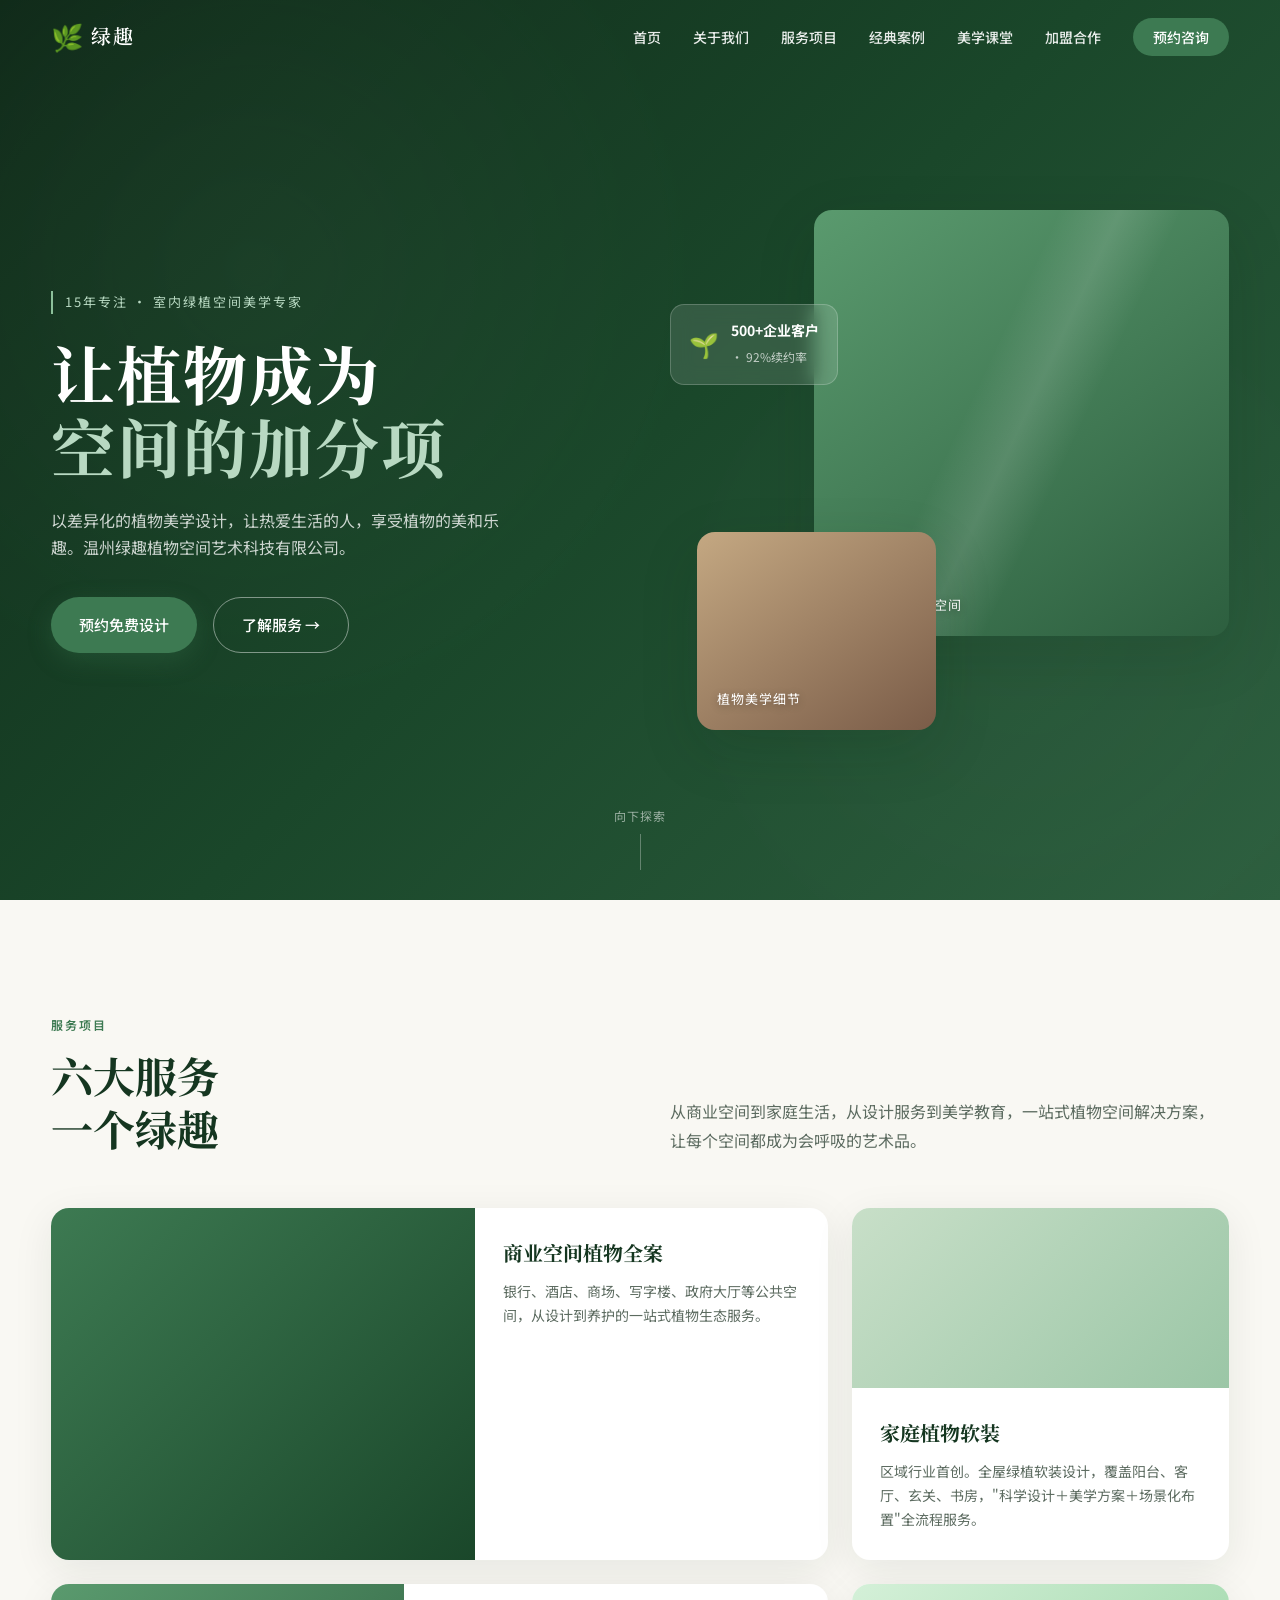
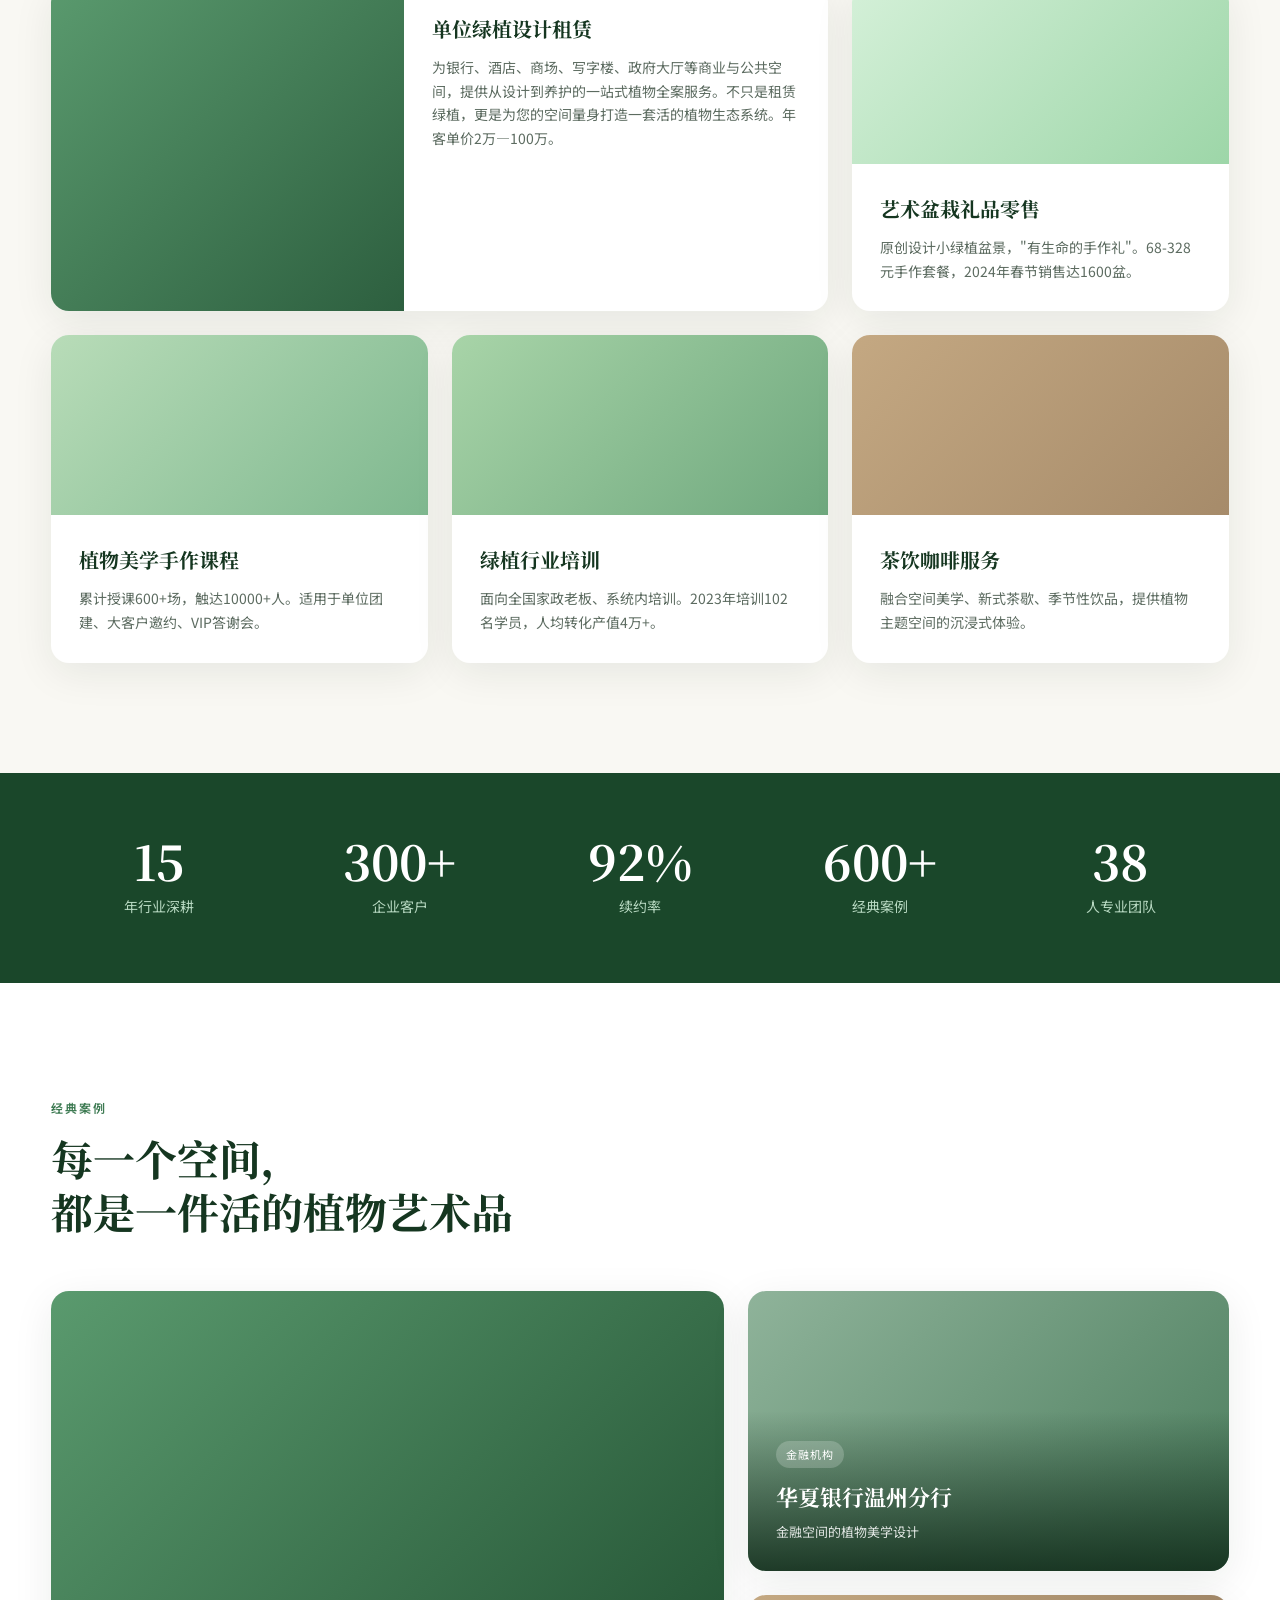
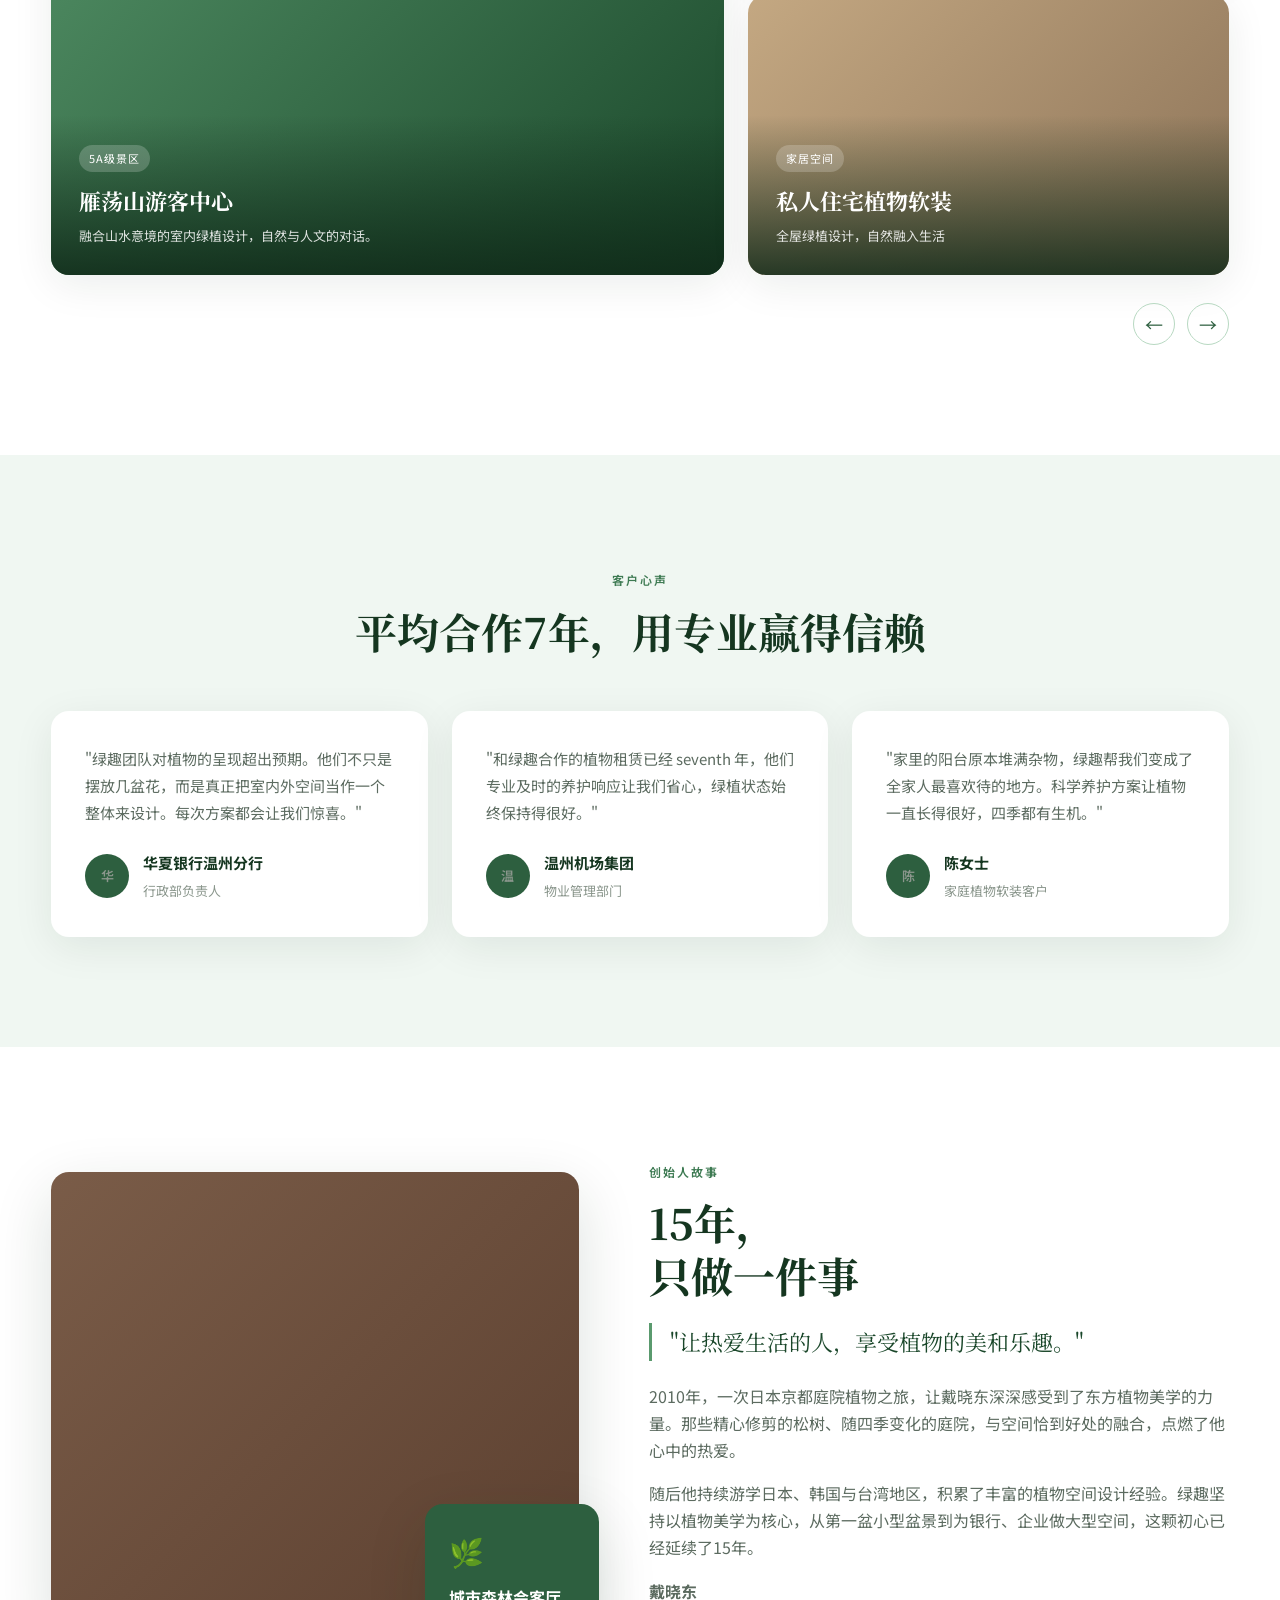
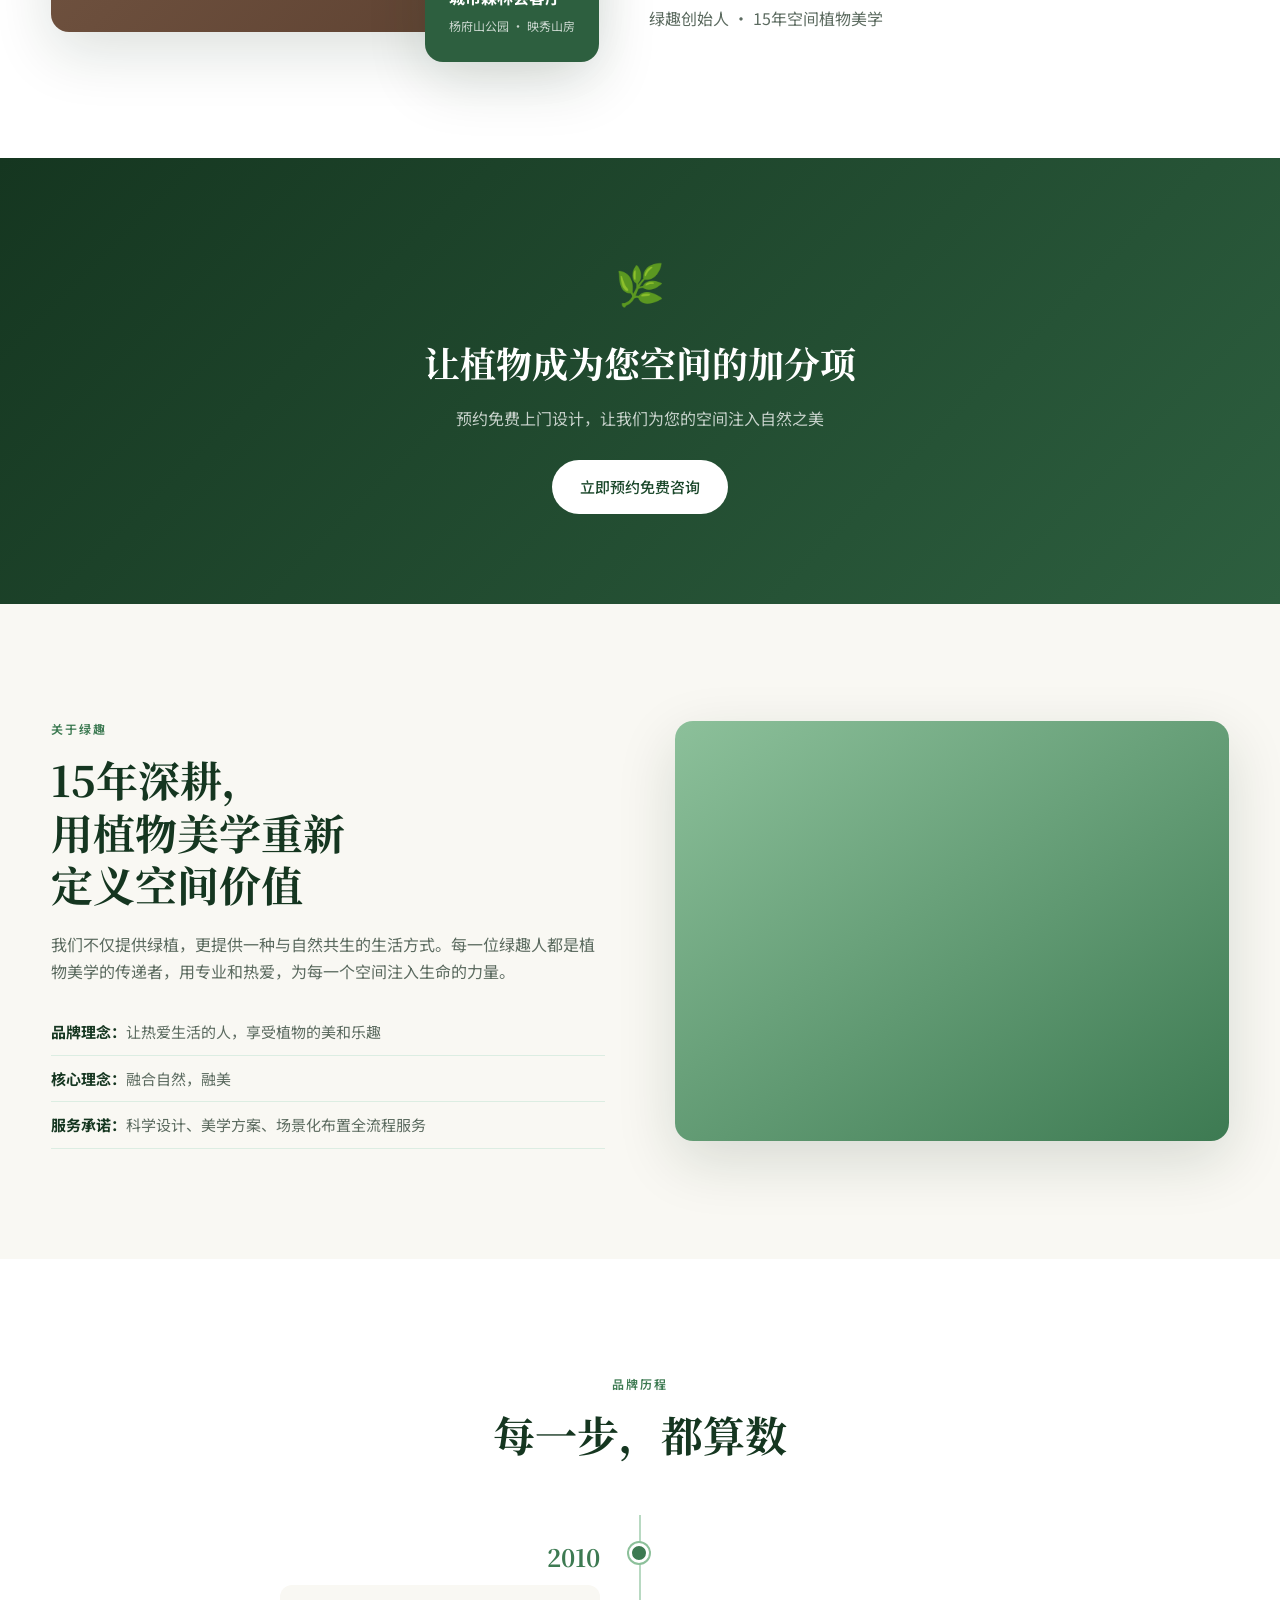
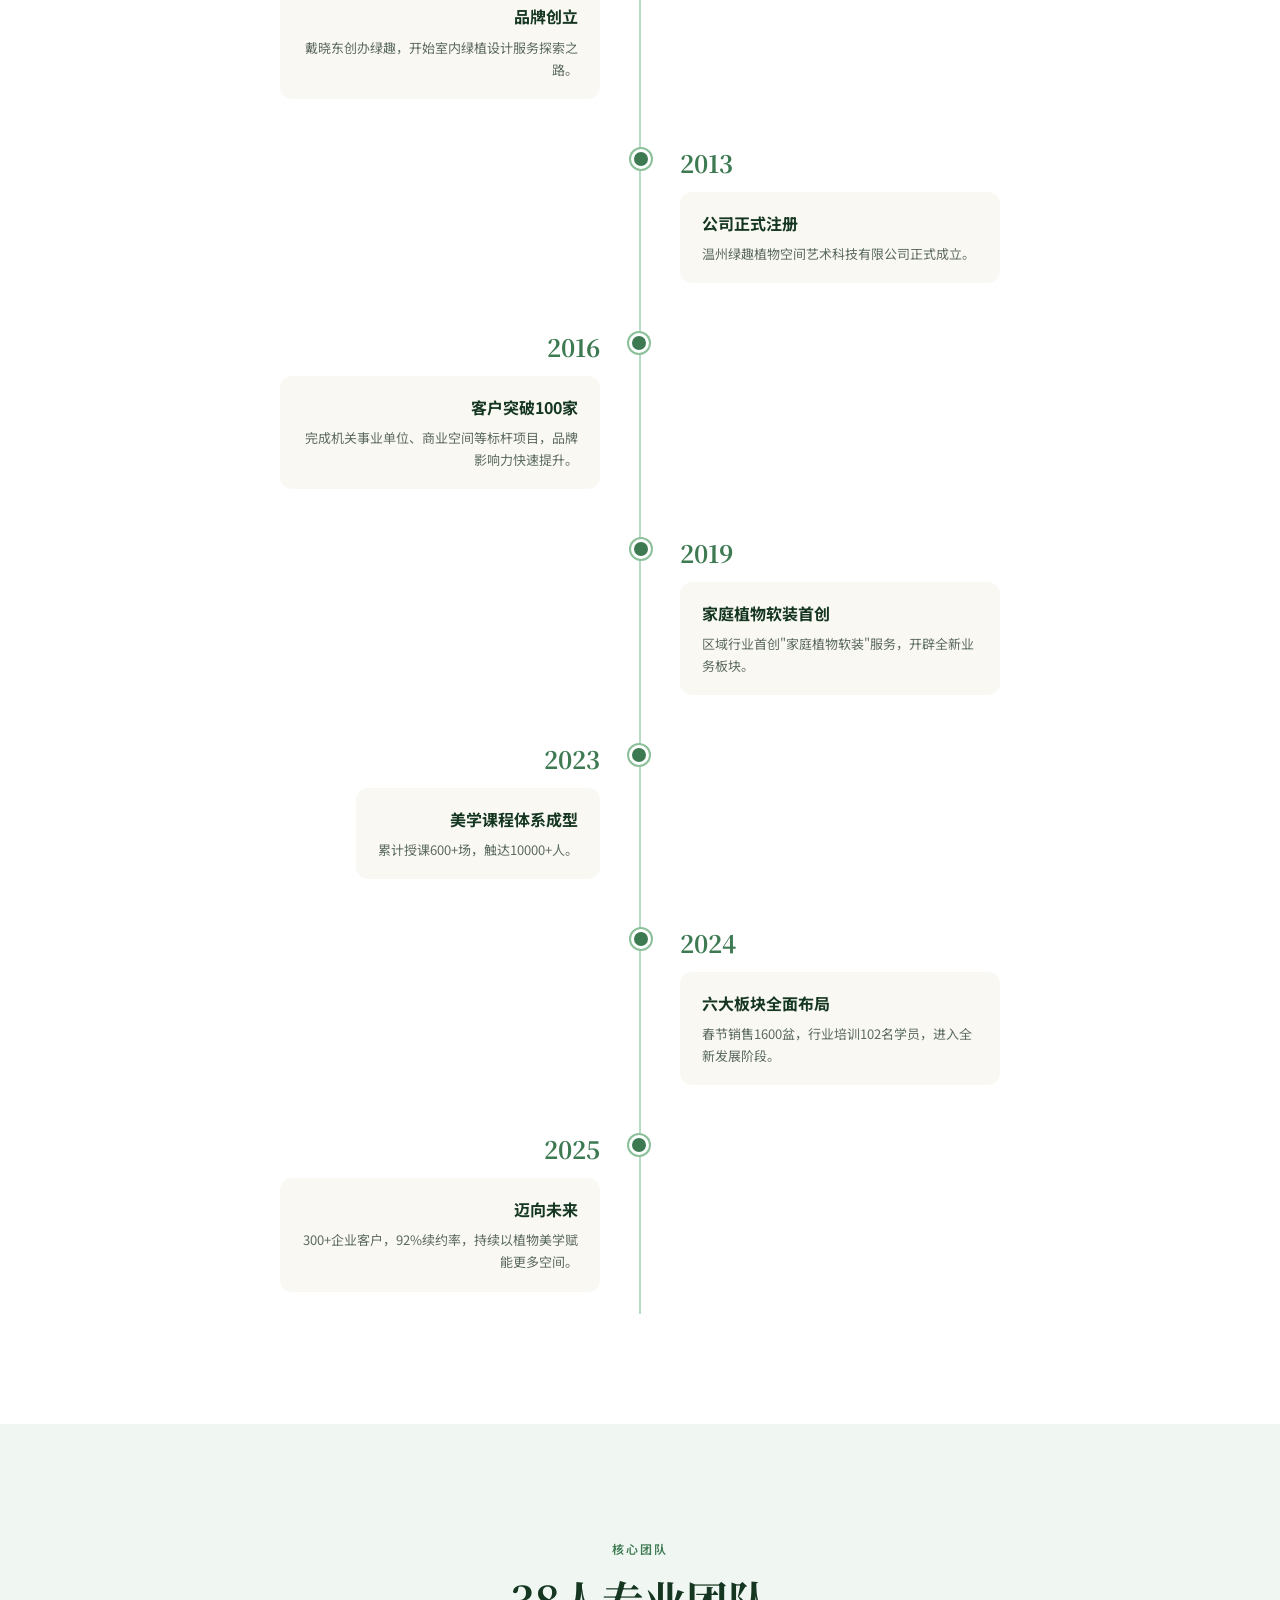
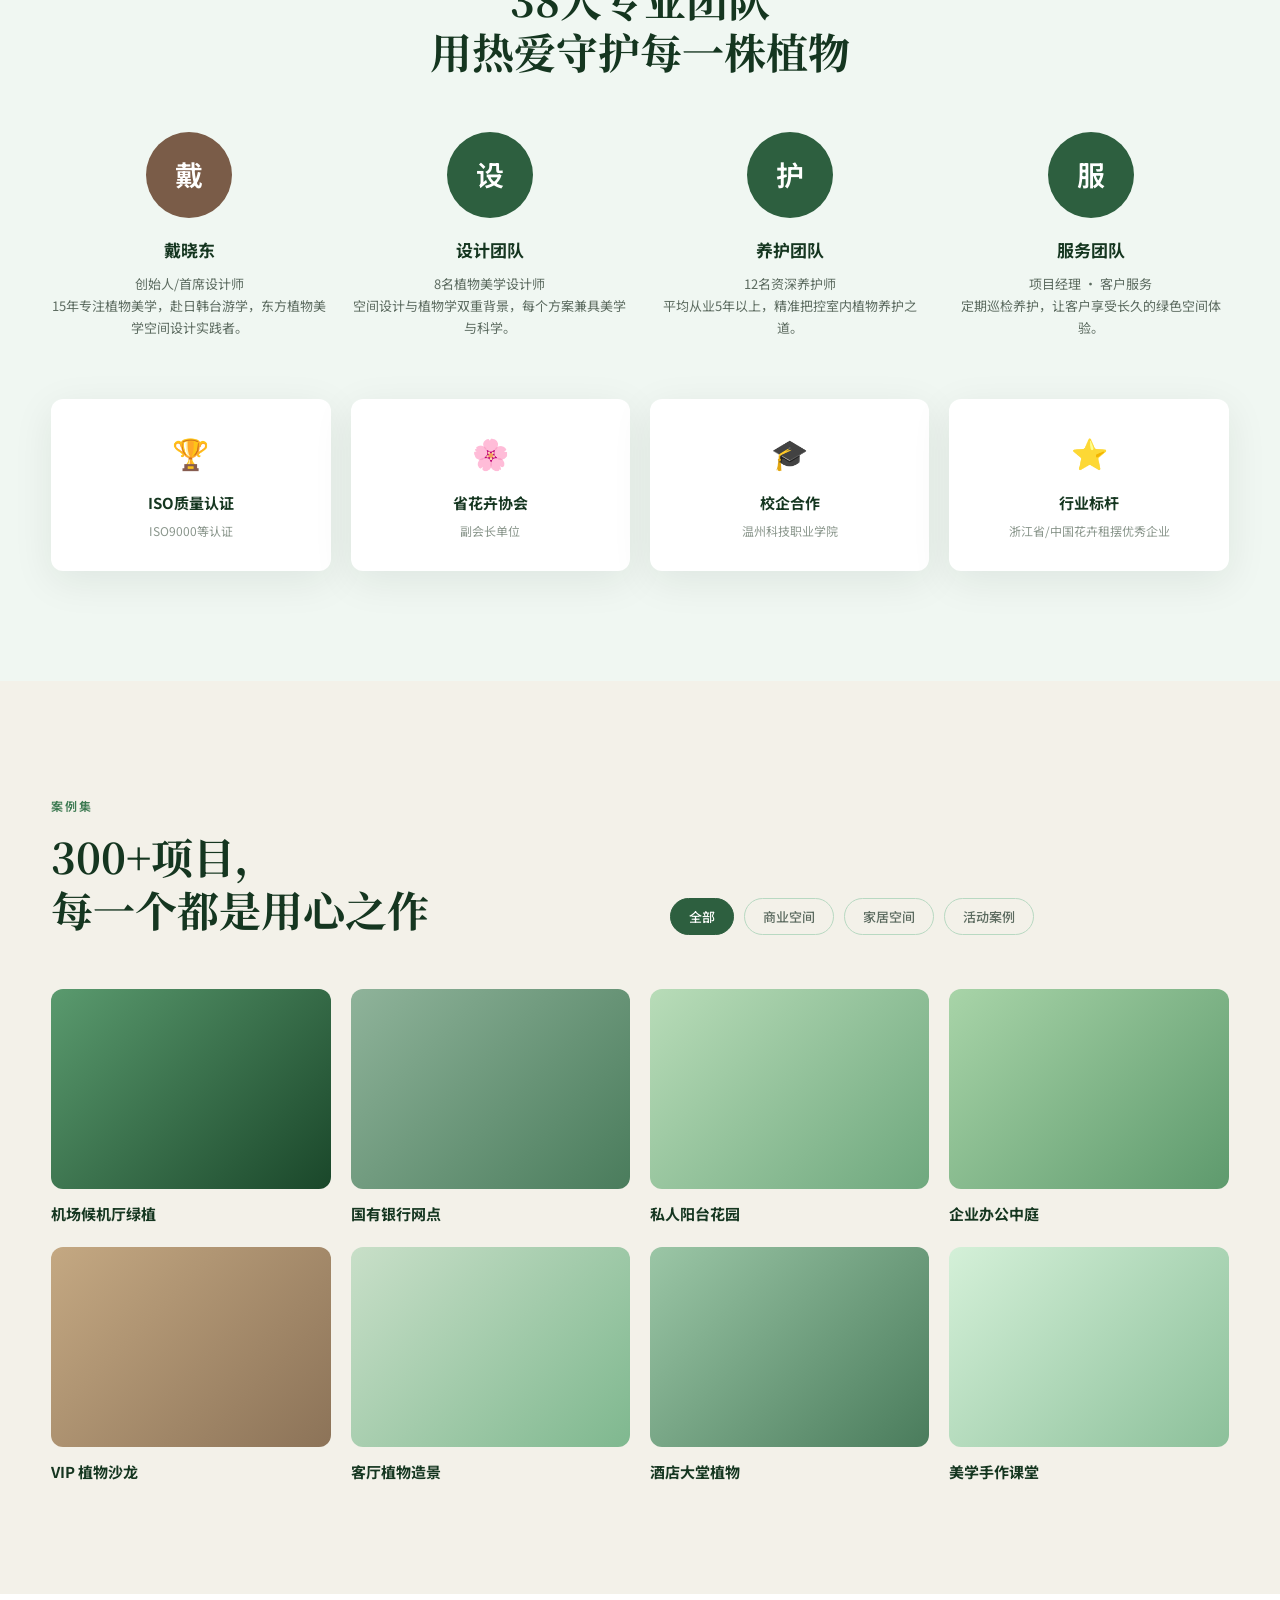
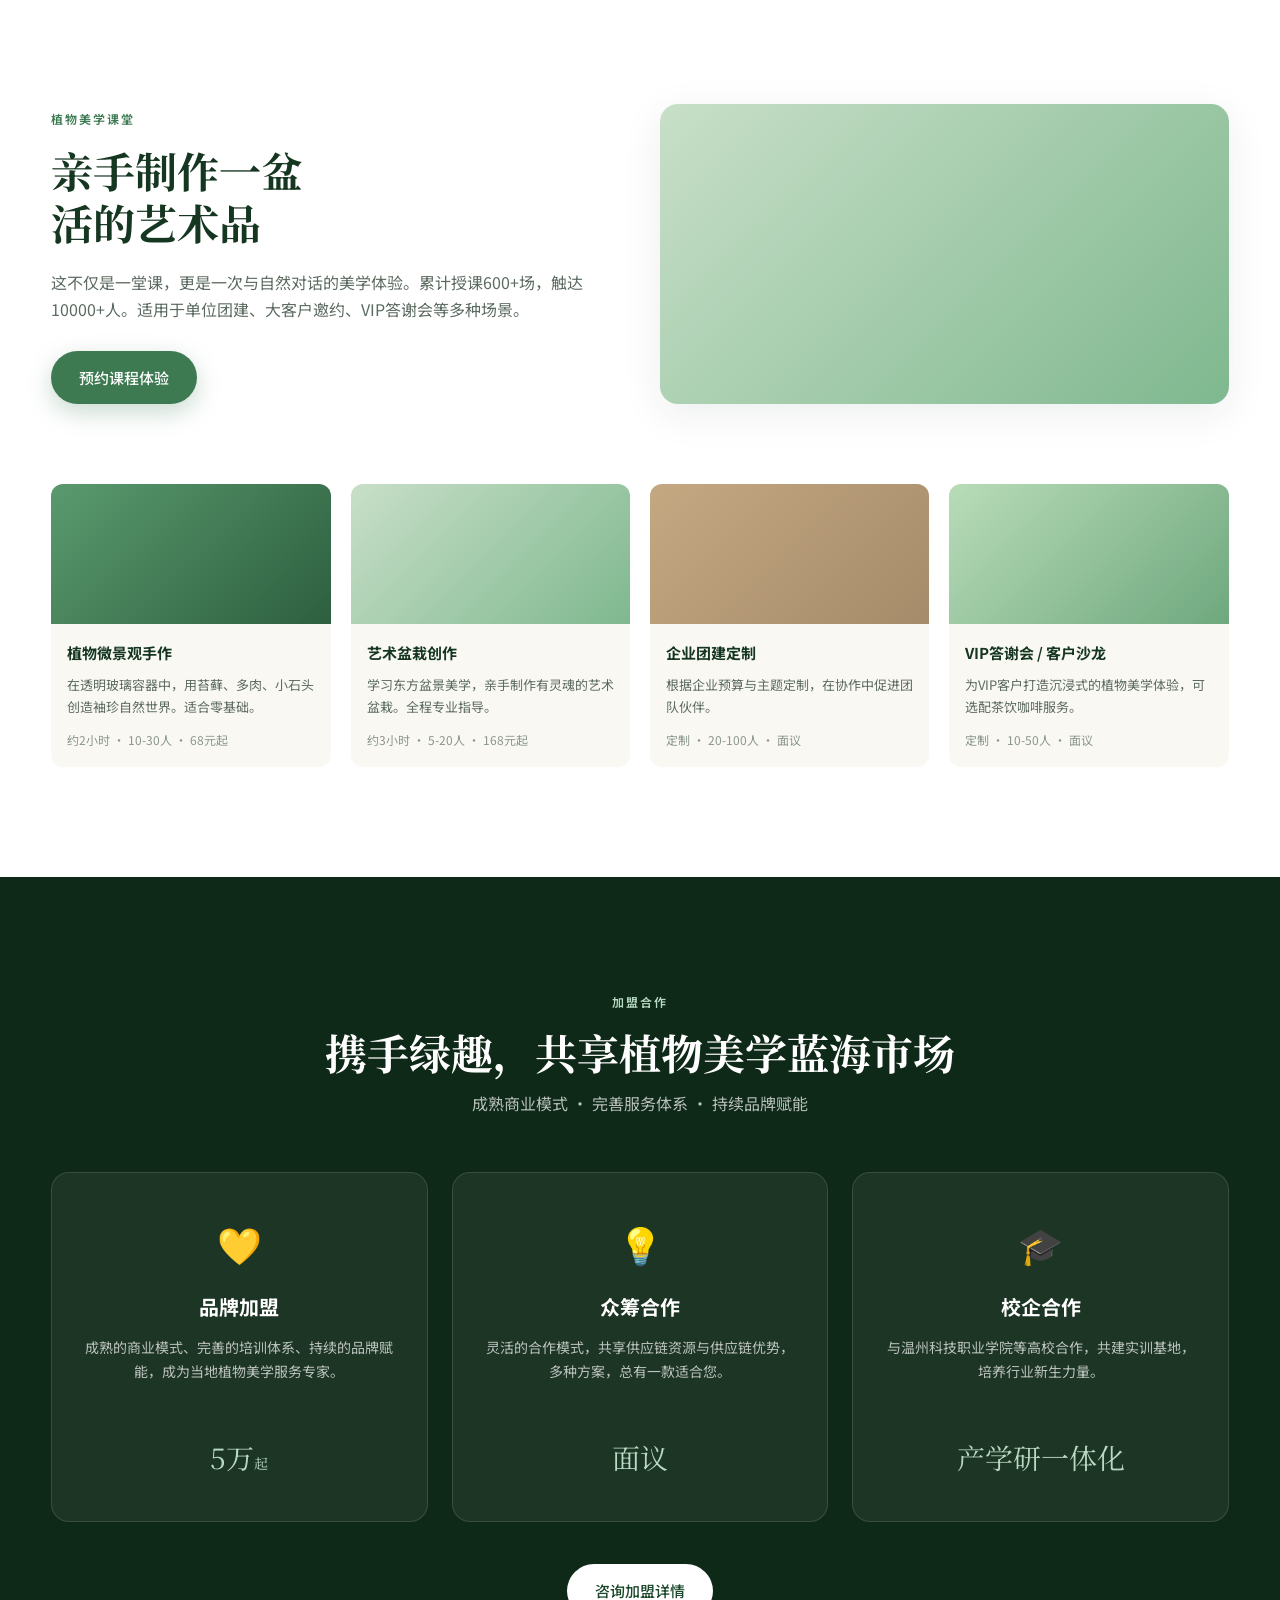
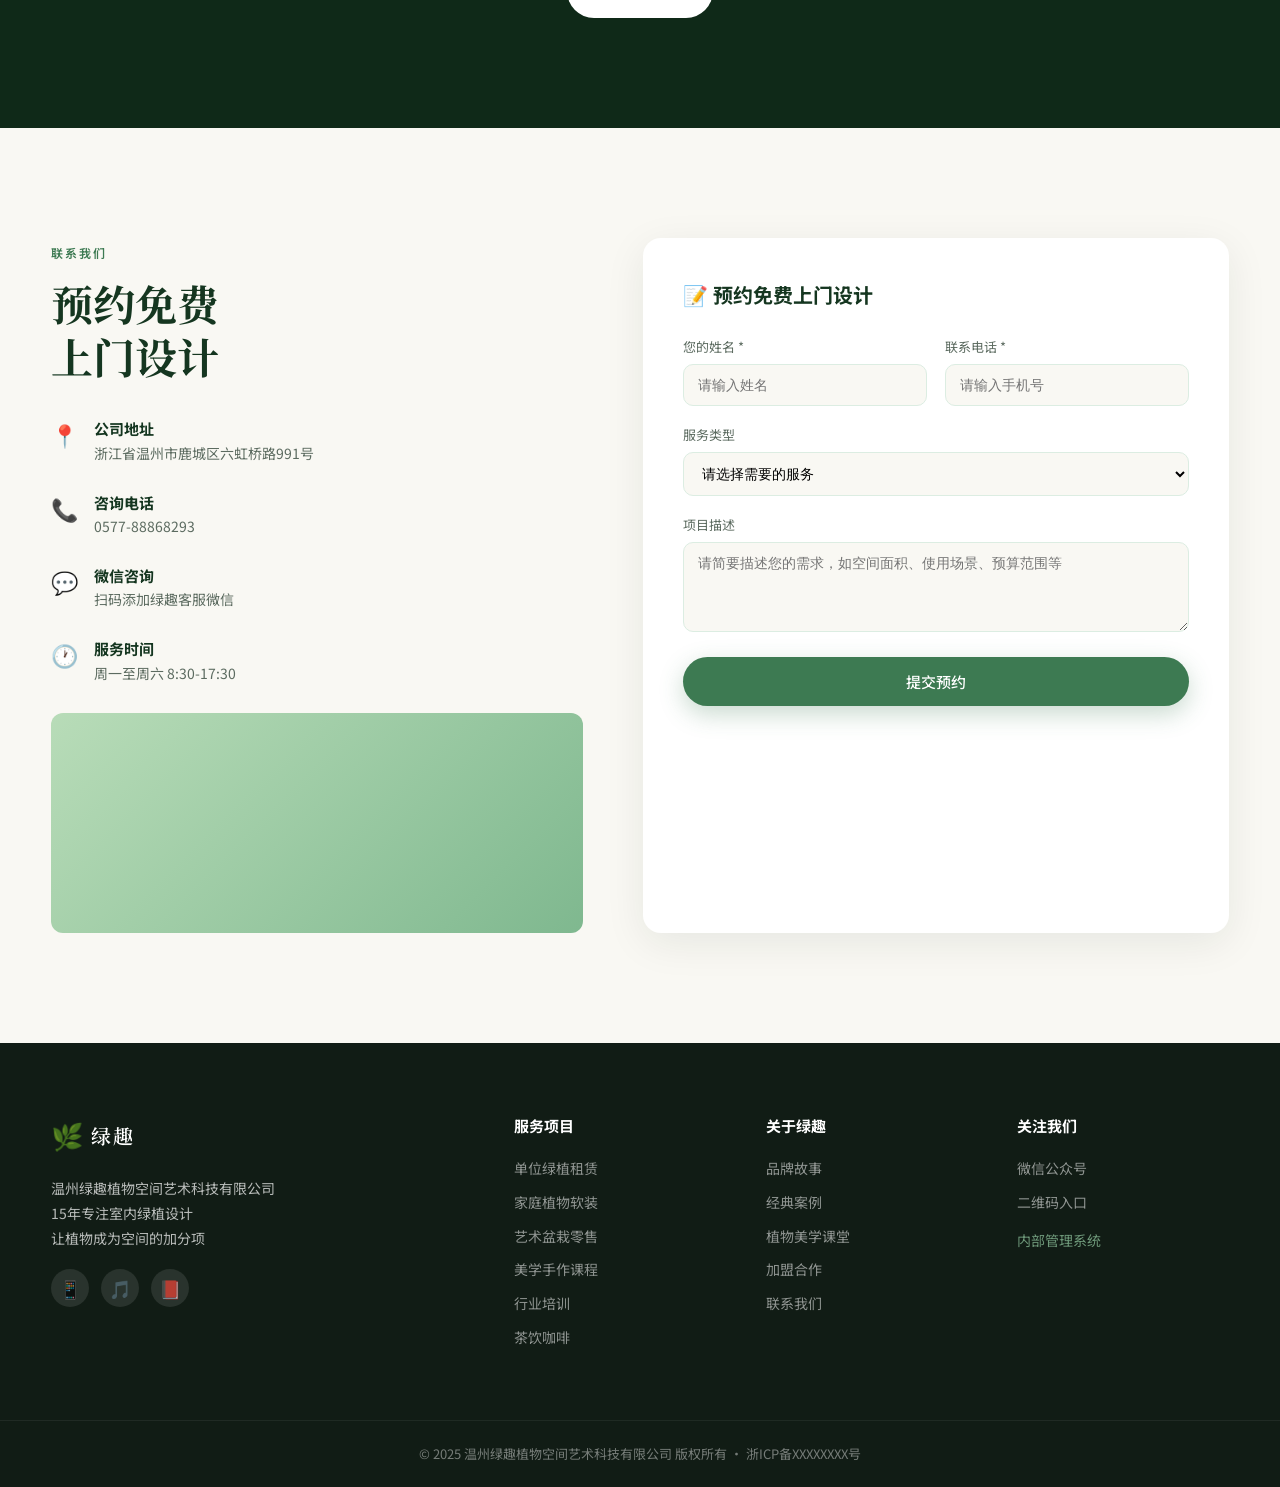
==== web/index.html @ 751bb543 "feat(site): 绿趣品牌官网上线 + 后台视觉升级 + 预约线索" ====
<!DOCTYPE html>
<html lang="zh-CN">
<head>
  <meta charset="UTF-8">
  <meta name="viewport" content="width=device-width, initial-scale=1.0">
  <title>绿趣 · 让植物成为空间的加分项</title>
  <meta name="description" content="温州绿趣植物空间艺术科技有限公司，15年专注室内绿植空间美学。提供商业空间植物全案、家庭植物软装、单位绿植设计租赁、艺术盆栽礼品零售及美学课程服务。">
  <link rel="preconnect" href="https://fonts.googleapis.com">
  <link rel="preconnect" href="https://fonts.gstatic.com" crossorigin>
  <link href="https://fonts.googleapis.com/css2?family=Noto+Serif+SC:wght@400;600;700&family=Noto+Sans+SC:wght@300;400;500;600&display=swap" rel="stylesheet">
  <link rel="stylesheet" href="styles.css">
</head>
<body>
  <nav class="navbar" id="navbar">
    <div class="nav-inner">
      <a href="#" class="logo">
        <span class="logo-icon">🌿</span>
        <span class="logo-text">绿趣</span>
      </a>
      <button class="nav-toggle" id="navToggle" aria-label="菜单">
        <span></span><span></span><span></span>
      </button>
      <ul class="nav-links" id="navLinks">
        <li><a href="#home">首页</a></li>
        <li><a href="#about">关于我们</a></li>
        <li><a href="#services">服务项目</a></li>
        <li><a href="#cases">经典案例</a></li>
        <li><a href="#classroom">美学课堂</a></li>
        <li><a href="#partner">加盟合作</a></li>
        <li><a href="#contact" class="nav-cta">预约咨询</a></li>
      </ul>
    </div>
  </nav>

  <section class="hero" id="home">
    <div class="hero-bg"></div>
    <div class="hero-content">
      <div class="hero-text">
        <div class="hero-tag">15年专注 · 室内绿植空间美学专家</div>
        <h1 class="hero-title">让植物成为<br><span class="highlight">空间的加分项</span></h1>
        <p class="hero-desc">以差异化的植物美学设计，让热爱生活的人，享受植物的美和乐趣。温州绿趣植物空间艺术科技有限公司。</p>
        <div class="hero-actions">
          <a href="#contact" class="btn btn-primary">预约免费设计</a>
          <a href="#services" class="btn btn-outline-light">了解服务 →</a>
        </div>
      </div>
      <div class="hero-visual">
        <div class="hero-card hero-card-main" data-label="阳光 · 绿植 · 空间">
          <div class="card-shine"></div>
        </div>
        <div class="hero-card hero-card-sub" data-label="植物美学细节"></div>
        <div class="hero-badge">
          <span>🌱</span>
          <div>
            <strong>500+企业客户</strong>
            <small>· 92%续约率</small>
          </div>
        </div>
      </div>
    </div>
    <div class="scroll-hint">
      <span>向下探索</span>
      <div class="scroll-line"></div>
    </div>
  </section>

  <section class="services" id="services">
    <div class="container">
      <div class="section-header split">
        <div>
          <div class="section-tag">服务项目</div>
          <h2 class="section-title">六大服务<br>一个绿趣</h2>
        </div>
        <p class="section-lead">从商业空间到家庭生活，从设计服务到美学教育，一站式植物空间解决方案，让每个空间都成为会呼吸的艺术品。</p>
      </div>
      <div class="services-grid">
        <article class="service-card featured">
          <div class="service-visual forest"></div>
          <div class="service-body">
            <h3>商业空间植物全案</h3>
            <p>银行、酒店、商场、写字楼、政府大厅等公共空间，从设计到养护的一站式植物生态服务。</p>
          </div>
        </article>
        <article class="service-card">
          <div class="service-visual sage"></div>
          <div class="service-body">
            <h3>家庭植物软装</h3>
            <p>区域行业首创。全屋绿植软装设计，覆盖阳台、客厅、玄关、书房，"科学设计＋美学方案＋场景化布置"全流程服务。</p>
          </div>
        </article>
        <article class="service-card wide">
          <div class="service-visual moss"></div>
          <div class="service-body">
            <h3>单位绿植设计租赁</h3>
            <p>为银行、酒店、商场、写字楼、政府大厅等商业与公共空间，提供从设计到养护的一站式植物全案服务。不只是租赁绿植，更是为您的空间量身打造一套活的植物生态系统。年客单价2万—100万。</p>
          </div>
        </article>
        <article class="service-card">
          <div class="service-visual mint"></div>
          <div class="service-body">
            <h3>艺术盆栽礼品零售</h3>
            <p>原创设计小绿植盆景，"有生命的手作礼"。68-328元手作套餐，2024年春节销售达1600盆。</p>
          </div>
        </article>
        <article class="service-card">
          <div class="service-visual leaf"></div>
          <div class="service-body">
            <h3>植物美学手作课程</h3>
            <p>累计授课600+场，触达10000+人。适用于单位团建、大客户邀约、VIP答谢会。</p>
          </div>
        </article>
        <article class="service-card">
          <div class="service-visual fern"></div>
          <div class="service-body">
            <h3>绿植行业培训</h3>
            <p>面向全国家政老板、系统内培训。2023年培训102名学员，人均转化产值4万+。</p>
          </div>
        </article>
        <article class="service-card">
          <div class="service-visual tea"></div>
          <div class="service-body">
            <h3>茶饮咖啡服务</h3>
            <p>融合空间美学、新式茶歇、季节性饮品，提供植物主题空间的沉浸式体验。</p>
          </div>
        </article>
      </div>
    </div>
  </section>

  <section class="stats-bar">
    <div class="container stats-grid">
      <div class="stat-item"><strong>15</strong><span>年行业深耕</span></div>
      <div class="stat-item"><strong>300+</strong><span>企业客户</span></div>
      <div class="stat-item"><strong>92%</strong><span>续约率</span></div>
      <div class="stat-item"><strong>600+</strong><span>经典案例</span></div>
      <div class="stat-item"><strong>38</strong><span>人专业团队</span></div>
    </div>
  </section>

  <section class="cases" id="cases">
    <div class="container">
      <div class="section-header">
        <div class="section-tag">经典案例</div>
        <h2 class="section-title">每一个空间，<br>都是一件活的植物艺术品</h2>
      </div>
      <div class="cases-grid">
        <article class="case-card large">
          <div class="case-visual mountain"></div>
          <div class="case-info">
            <span class="case-tag">5A级景区</span>
            <h3>雁荡山游客中心</h3>
            <p>融合山水意境的室内绿植设计，自然与人文的对话。</p>
          </div>
        </article>
        <div class="case-col">
          <article class="case-card">
            <div class="case-visual bank"></div>
            <div class="case-info">
              <span class="case-tag">金融机构</span>
              <h3>华夏银行温州分行</h3>
              <p>金融空间的植物美学设计</p>
            </div>
          </article>
          <article class="case-card">
            <div class="case-visual home"></div>
            <div class="case-info">
              <span class="case-tag">家居空间</span>
              <h3>私人住宅植物软装</h3>
              <p>全屋绿植设计，自然融入生活</p>
            </div>
          </article>
        </div>
      </div>
      <div class="cases-nav">
        <button class="cases-btn" aria-label="上一个">←</button>
        <button class="cases-btn" aria-label="下一个">→</button>
      </div>
    </div>
  </section>

  <section class="testimonials">
    <div class="container">
      <div class="section-header center">
        <div class="section-tag">客户心声</div>
        <h2 class="section-title">平均合作7年，用专业赢得信赖</h2>
      </div>
      <div class="testimonials-grid">
        <blockquote class="testimonial">
          <p>"绿趣团队对植物的呈现超出预期。他们不只是摆放几盆花，而是真正把室内外空间当作一个整体来设计。每次方案都会让我们惊喜。"</p>
          <footer>
            <span class="t-avatar">华</span>
            <div>
              <strong>华夏银行温州分行</strong>
              <span>行政部负责人</span>
            </div>
          </footer>
        </blockquote>
        <blockquote class="testimonial">
          <p>"和绿趣合作的植物租赁已经 seventh 年，他们专业及时的养护响应让我们省心，绿植状态始终保持得很好。"</p>
          <footer>
            <span class="t-avatar">温</span>
            <div>
              <strong>温州机场集团</strong>
              <span>物业管理部门</span>
            </div>
          </footer>
        </blockquote>
        <blockquote class="testimonial">
          <p>"家里的阳台原本堆满杂物，绿趣帮我们变成了全家人最喜欢待的地方。科学养护方案让植物一直长得很好，四季都有生机。"</p>
          <footer>
            <span class="t-avatar">陈</span>
            <div>
              <strong>陈女士</strong>
              <span>家庭植物软装客户</span>
            </div>
          </footer>
        </blockquote>
      </div>
    </div>
  </section>

  <section class="founder" id="about">
    <div class="container founder-grid">
      <div class="founder-visual">
        <div class="founder-photo"></div>
        <div class="founder-card">
          <span>🌿</span>
          <strong>城市森林会客厅</strong>
          <small>杨府山公园 · 映秀山房</small>
        </div>
      </div>
      <div class="founder-text">
        <div class="section-tag">创始人故事</div>
        <h2 class="section-title">15年，<br>只做一件事</h2>
        <p class="quote">"让热爱生活的人，享受植物的美和乐趣。"</p>
        <p>2010年，一次日本京都庭院植物之旅，让戴晓东深深感受到了东方植物美学的力量。那些精心修剪的松树、随四季变化的庭院，与空间恰到好处的融合，点燃了他心中的热爱。</p>
        <p>随后他持续游学日本、韩国与台湾地区，积累了丰富的植物空间设计经验。绿趣坚持以植物美学为核心，从第一盆小型盆景到为银行、企业做大型空间，这颗初心已经延续了15年。</p>
        <p><strong>戴晓东</strong><br>绿趣创始人 · 15年空间植物美学</p>
      </div>
    </div>
  </section>

  <section class="cta-band">
    <div class="container cta-inner">
      <div class="cta-icon">🌿</div>
      <h2>让植物成为您空间的加分项</h2>
      <p>预约免费上门设计，让我们为您的空间注入自然之美</p>
      <a href="#contact" class="btn btn-light">立即预约免费咨询</a>
    </div>
  </section>

  <section class="about-values">
    <div class="container values-grid">
      <div class="values-text">
        <div class="section-tag">关于绿趣</div>
        <h2 class="section-title">15年深耕，<br>用植物美学重新<br>定义空间价值</h2>
        <p>我们不仅提供绿植，更提供一种与自然共生的生活方式。每一位绿趣人都是植物美学的传递者，用专业和热爱，为每一个空间注入生命的力量。</p>
        <ul class="value-list">
          <li><strong>品牌理念：</strong>让热爱生活的人，享受植物的美和乐趣</li>
          <li><strong>核心理念：</strong>融合自然，融美</li>
          <li><strong>服务承诺：</strong>科学设计、美学方案、场景化布置全流程服务</li>
        </ul>
      </div>
      <div class="values-visual">
        <div class="values-card"></div>
      </div>
    </div>
  </section>

  <section class="timeline">
    <div class="container">
      <div class="section-header center">
        <div class="section-tag">品牌历程</div>
        <h2 class="section-title">每一步，都算数</h2>
      </div>
      <div class="timeline-list">
        <div class="timeline-item"><span class="year">2010</span><div class="event"><h4>品牌创立</h4><p>戴晓东创办绿趣，开始室内绿植设计服务探索之路。</p></div></div>
        <div class="timeline-item"><span class="year">2013</span><div class="event"><h4>公司正式注册</h4><p>温州绿趣植物空间艺术科技有限公司正式成立。</p></div></div>
        <div class="timeline-item"><span class="year">2016</span><div class="event"><h4>客户突破100家</h4><p>完成机关事业单位、商业空间等标杆项目，品牌影响力快速提升。</p></div></div>
        <div class="timeline-item"><span class="year">2019</span><div class="event"><h4>家庭植物软装首创</h4><p>区域行业首创"家庭植物软装"服务，开辟全新业务板块。</p></div></div>
        <div class="timeline-item"><span class="year">2023</span><div class="event"><h4>美学课程体系成型</h4><p>累计授课600+场，触达10000+人。</p></div></div>
        <div class="timeline-item"><span class="year">2024</span><div class="event"><h4>六大板块全面布局</h4><p>春节销售1600盆，行业培训102名学员，进入全新发展阶段。</p></div></div>
        <div class="timeline-item"><span class="year">2025</span><div class="event"><h4>迈向未来</h4><p>300+企业客户，92%续约率，持续以植物美学赋能更多空间。</p></div></div>
      </div>
    </div>
  </section>

  <section class="team">
    <div class="container">
      <div class="section-header center">
        <div class="section-tag">核心团队</div>
        <h2 class="section-title">38人专业团队<br>用热爱守护每一株植物</h2>
      </div>
      <div class="team-grid">
        <div class="team-member"><div class="tm-avatar founder-av">戴</div><h4>戴晓东</h4><p>创始人/首席设计师<br>15年专注植物美学，赴日韩台游学，东方植物美学空间设计实践者。</p></div>
        <div class="team-member"><div class="tm-avatar">设</div><h4>设计团队</h4><p>8名植物美学设计师<br>空间设计与植物学双重背景，每个方案兼具美学与科学。</p></div>
        <div class="team-member"><div class="tm-avatar">护</div><h4>养护团队</h4><p>12名资深养护师<br>平均从业5年以上，精准把控室内植物养护之道。</p></div>
        <div class="team-member"><div class="tm-avatar">服</div><h4>服务团队</h4><p>项目经理 · 客户服务<br>定期巡检养护，让客户享受长久的绿色空间体验。</p></div>
      </div>
      <div class="badges">
        <div class="badge"><span>🏆</span><strong>ISO质量认证</strong><small>ISO9000等认证</small></div>
        <div class="badge"><span>🌸</span><strong>省花卉协会</strong><small>副会长单位</small></div>
        <div class="badge"><span>🎓</span><strong>校企合作</strong><small>温州科技职业学院</small></div>
        <div class="badge"><span>⭐</span><strong>行业标杆</strong><small>浙江省/中国花卉租摆优秀企业</small></div>
      </div>
    </div>
  </section>

  <section class="portfolio" id="portfolio">
    <div class="container">
      <div class="section-header split">
        <div>
          <div class="section-tag">案例集</div>
          <h2 class="section-title">300+项目，<br>每一个都是用心之作</h2>
        </div>
        <div class="filter-tabs" id="portfolioTabs">
          <button class="active" data-filter="all">全部</button>
          <button data-filter="commercial">商业空间</button>
          <button data-filter="home">家居空间</button>
          <button data-filter="event">活动案例</button>
        </div>
      </div>
      <div class="portfolio-grid" id="portfolioGrid">
        <div class="portfolio-item" data-cat="commercial"><div class="p-visual p-forest"></div><h4>机场候机厅绿植</h4></div>
        <div class="portfolio-item" data-cat="commercial"><div class="p-visual p-bank"></div><h4>国有银行网点</h4></div>
        <div class="portfolio-item" data-cat="home"><div class="p-visual p-balcony"></div><h4>私人阳台花园</h4></div>
        <div class="portfolio-item" data-cat="commercial"><div class="p-visual p-office"></div><h4>企业办公中庭</h4></div>
        <div class="portfolio-item" data-cat="event"><div class="p-visual p-salon"></div><h4> VIP 植物沙龙</h4></div>
        <div class="portfolio-item" data-cat="home"><div class="p-visual p-living"></div><h4>客厅植物造景</h4></div>
        <div class="portfolio-item" data-cat="commercial"><div class="p-visual p-hotel"></div><h4>酒店大堂植物</h4></div>
        <div class="portfolio-item" data-cat="event"><div class="p-visual p-workshop"></div><h4>美学手作课堂</h4></div>
      </div>
    </div>
  </section>

  <section class="classroom" id="classroom">
    <div class="container classroom-grid">
      <div class="classroom-text">
        <div class="section-tag">植物美学课堂</div>
        <h2 class="section-title">亲手制作一盆<br>活的艺术品</h2>
        <p>这不仅是一堂课，更是一次与自然对话的美学体验。累计授课600+场，触达10000+人。适用于单位团建、大客户邀约、VIP答谢会等多种场景。</p>
        <a href="#contact" class="btn btn-primary">预约课程体验</a>
      </div>
      <div class="classroom-visual"></div>
      <div class="course-grid">
        <div class="course-card"><div class="course-img c1"></div><h4>植物微景观手作</h4><p>在透明玻璃容器中，用苔藓、多肉、小石头创造袖珍自然世界。适合零基础。</p><div class="course-meta">约2小时 · 10-30人 · 68元起</div></div>
        <div class="course-card"><div class="course-img c2"></div><h4>艺术盆栽创作</h4><p>学习东方盆景美学，亲手制作有灵魂的艺术盆栽。全程专业指导。</p><div class="course-meta">约3小时 · 5-20人 · 168元起</div></div>
        <div class="course-card"><div class="course-img c3"></div><h4>企业团建定制</h4><p>根据企业预算与主题定制，在协作中促进团队伙伴。</p><div class="course-meta">定制 · 20-100人 · 面议</div></div>
        <div class="course-card"><div class="course-img c4"></div><h4>VIP答谢会 / 客户沙龙</h4><p>为VIP客户打造沉浸式的植物美学体验，可选配茶饮咖啡服务。</p><div class="course-meta">定制 · 10-50人 · 面议</div></div>
      </div>
    </div>
  </section>

  <section class="partner" id="partner">
    <div class="container">
      <div class="section-header center light">
        <div class="section-tag">加盟合作</div>
        <h2 class="section-title">携手绿趣，共享植物美学蓝海市场</h2>
        <p class="section-sub">成熟商业模式 · 完善服务体系 · 持续品牌赋能</p>
      </div>
      <div class="partner-grid">
        <div class="partner-card">
          <div class="pc-icon">💛</div>
          <h4>品牌加盟</h4>
          <p>成熟的商业模式、完善的培训体系、持续的品牌赋能，成为当地植物美学服务专家。</p>
          <div class="pc-price">5万<span>起</span></div>
        </div>
        <div class="partner-card">
          <div class="pc-icon">💡</div>
          <h4>众筹合作</h4>
          <p>灵活的合作模式，共享供应链资源与供应链优势，多种方案，总有一款适合您。</p>
          <div class="pc-price">面议</div>
        </div>
        <div class="partner-card">
          <div class="pc-icon">🎓</div>
          <h4>校企合作</h4>
          <p>与温州科技职业学院等高校合作，共建实训基地，培养行业新生力量。</p>
          <div class="pc-price">产学研一体化</div>
        </div>
      </div>
      <div class="partner-cta"><a href="#contact" class="btn btn-light">咨询加盟详情</a></div>
    </div>
  </section>

  <section class="contact" id="contact">
    <div class="container contact-grid">
      <div class="contact-info">
        <div class="section-tag">联系我们</div>
        <h2 class="section-title">预约免费<br>上门设计</h2>
        <div class="info-list">
          <div class="info-item"><span class="info-icon">📍</span><div><strong>公司地址</strong><p>浙江省温州市鹿城区六虹桥路991号</p></div></div>
          <div class="info-item"><span class="info-icon">📞</span><div><strong>咨询电话</strong><p>0577-88868293</p></div></div>
          <div class="info-item"><span class="info-icon">💬</span><div><strong>微信咨询</strong><p>扫码添加绿趣客服微信</p></div></div>
          <div class="info-item"><span class="info-icon">🕐</span><div><strong>服务时间</strong><p>周一至周六 8:30-17:30</p></div></div>
        </div>
        <div class="map-card"></div>
      </div>
      <div class="contact-form-wrap">
        <h3>📝 预约免费上门设计</h3>
        <form id="bookingForm" class="contact-form">
          <div class="form-row">
            <div class="form-group"><label>您的姓名 *</label><input type="text" name="name" required placeholder="请输入姓名"></div>
            <div class="form-group"><label>联系电话 *</label><input type="tel" name="phone" required placeholder="请输入手机号"></div>
          </div>
          <div class="form-group"><label>服务类型</label>
            <select name="service">
              <option>请选择需要的服务</option>
              <option>家庭植物软装</option>
              <option>商业空间植物全案</option>
              <option>单位绿植设计租赁</option>
              <option>艺术盆栽礼品零售</option>
              <option>植物美学课堂</option>
              <option>加盟合作</option>
            </select>
          </div>
          <div class="form-group"><label>项目描述</label><textarea name="note" rows="4" placeholder="请简要描述您的需求，如空间面积、使用场景、预算范围等"></textarea></div>
          <button type="submit" class="btn btn-primary btn-block">提交预约</button>
        </form>
        <div id="formSuccess" class="form-success hidden">
          <h4>✅ 预约已提交</h4>
          <p>绿趣顾问会在 1 个工作日内与您联系，请保持电话畅通。</p>
        </div>
      </div>
    </div>
  </section>

  <footer class="footer">
    <div class="container footer-grid">
      <div class="footer-brand">
        <div class="logo"><span class="logo-icon">🌿</span><span class="logo-text">绿趣</span></div>
        <p>温州绿趣植物空间艺术科技有限公司<br>15年专注室内绿植设计<br>让植物成为空间的加分项</p>
        <div class="socials">
          <a href="#" aria-label="微信">📱</a>
          <a href="#" aria-label="抖音">🎵</a>
          <a href="#" aria-label="小红书">📕</a>
        </div>
      </div>
      <div class="footer-links">
        <h4>服务项目</h4>
        <a href="#services">单位绿植租赁</a>
        <a href="#services">家庭植物软装</a>
        <a href="#services">艺术盆栽零售</a>
        <a href="#services">美学手作课程</a>
        <a href="#services">行业培训</a>
        <a href="#services">茶饮咖啡</a>
      </div>
      <div class="footer-links">
        <h4>关于绿趣</h4>
        <a href="#about">品牌故事</a>
        <a href="#cases">经典案例</a>
        <a href="#classroom">植物美学课堂</a>
        <a href="#partner">加盟合作</a>
        <a href="#contact">联系我们</a>
      </div>
      <div class="footer-links">
        <h4>关注我们</h4>
        <a href="#">微信公众号</a>
        <a href="#">二维码入口</a>
        <a href="/admin" class="admin-link">内部管理系统</a>
      </div>
    </div>
    <div class="footer-bottom">
      <div class="container">
        <p>© 2025 温州绿趣植物空间艺术科技有限公司 版权所有 · 浙ICP备XXXXXXXX号</p>
      </div>
    </div>
  </footer>

  <script src="app.js"></script>
</body>
</html>
---- web/styles.css ----
/* 绿趣 · 对外品牌官网样式 */
:root {
  --green-900: #0f2918;
  --green-800: #153620;
  --green-700: #1a472a;
  --green-600: #2d5f3f;
  --green-500: #3d7a52;
  --green-400: #5a9a6e;
  --green-300: #8cc09a;
  --green-200: #b8d9c2;
  --green-100: #dcede2;
  --green-50: #f0f7f2;
  --cream: #f9f8f3;
  --cream-2: #f3f1e9;
  --brown: #7a5c48;
  --brown-light: #c4a882;
  --text: #1f2a23;
  --text-light: #5c6b60;
  --text-muted: #8a968c;
  --white: #ffffff;
  --radius: 18px;
  --radius-sm: 12px;
  --shadow: 0 10px 40px rgba(15,41,24,0.08);
  --shadow-lg: 0 20px 60px rgba(15,41,24,0.14);
  --max-width: 1200px;
  --font-serif: "Noto Serif SC", "Songti SC", "SimSun", serif;
  --font-sans: "Noto Sans SC", "PingFang SC", "Microsoft YaHei", sans-serif;
}

* { box-sizing: border-box; margin: 0; padding: 0; }
html { scroll-behavior: smooth; }
body {
  font-family: var(--font-sans);
  color: var(--text);
  background: var(--cream);
  line-height: 1.7;
  -webkit-font-smoothing: antialiased;
}
a { text-decoration: none; color: inherit; }
img { max-width: 100%; display: block; }
button { font-family: inherit; cursor: pointer; border: none; background: none; }
.container { width: 92%; max-width: var(--max-width); margin: 0 auto; }

/* Buttons */
.btn {
  display: inline-flex; align-items: center; justify-content: center; gap: 6px;
  padding: 14px 28px; border-radius: 999px; font-size: 15px; font-weight: 500;
  transition: all .25s ease;
}
.btn-primary { background: var(--green-500); color: #fff; box-shadow: 0 8px 24px rgba(61,122,82,.28); }
.btn-primary:hover { background: var(--green-600); transform: translateY(-2px); }
.btn-light { background: #fff; color: var(--green-700); }
.btn-light:hover { background: var(--green-50); }
.btn-outline-light { border: 1px solid rgba(255,255,255,.45); color: #fff; }
.btn-outline-light:hover { background: rgba(255,255,255,.1); }
.btn-block { width: 100%; }

/* Navbar */
.navbar {
  position: fixed; top: 0; left: 0; right: 0; z-index: 1000;
  padding: 14px 0;
  transition: background .3s, box-shadow .3s, padding .3s;
}
.navbar.scrolled {
  background: rgba(249,248,243,.92); backdrop-filter: blur(14px);
  box-shadow: 0 2px 20px rgba(15,41,24,.06);
  padding: 10px 0;
}
.navbar.scrolled .nav-links a { color: var(--text); }
.navbar.scrolled .logo-text { color: var(--green-700); }
.navbar.scrolled .nav-cta { background: var(--green-500); color: #fff; }
.nav-inner {
  width: 92%; max-width: var(--max-width); margin: 0 auto;
  display: flex; align-items: center; justify-content: space-between;
}
.logo { display: flex; align-items: center; gap: 8px; font-weight: 600; font-size: 20px; }
.logo-icon { font-size: 26px; }
.logo-text { color: #fff; font-family: var(--font-serif); letter-spacing: 2px; transition: color .3s; }
.nav-links { display: flex; align-items: center; gap: 32px; list-style: none; }
.nav-links a { color: rgba(255,255,255,.9); font-size: 14px; font-weight: 500; transition: color .2s; }
.nav-links a:hover { color: #fff; }
.nav-cta { background: var(--green-500); color: #fff !important; padding: 9px 20px; border-radius: 999px; }
.nav-cta:hover { background: var(--green-400); }
.nav-toggle { display: none; flex-direction: column; gap: 5px; padding: 8px; }
.nav-toggle span { display: block; width: 24px; height: 2px; background: #fff; transition: .3s; }
.navbar.scrolled .nav-toggle span { background: var(--green-700); }

/* Hero */
.hero {
  position: relative; min-height: 100vh; overflow: hidden;
  display: flex; align-items: center;
  background: linear-gradient(135deg, var(--green-900) 0%, var(--green-700) 50%, var(--green-600) 100%);
  color: #fff; padding: 140px 0 100px;
}
.hero-bg {
  position: absolute; inset: 0; opacity: .15;
  background-image:
    radial-gradient(circle at 20% 30%, rgba(140,192,154,.4) 0%, transparent 40%),
    radial-gradient(circle at 80% 70%, rgba(255,255,255,.15) 0%, transparent 35%);
}
.hero-content {
  position: relative; width: 92%; max-width: var(--max-width); margin: 0 auto;
  display: grid; grid-template-columns: 1.1fr 1fr; gap: 60px; align-items: center;
}
.hero-tag {
  display: inline-block; font-size: 13px; letter-spacing: 2px;
  color: var(--green-200); border-left: 2px solid var(--green-300);
  padding-left: 12px; margin-bottom: 22px; text-transform: uppercase;
}
.hero-title {
  font-family: var(--font-serif); font-size: 64px; font-weight: 700; line-height: 1.15;
  letter-spacing: 2px; margin-bottom: 24px;
}
.hero-title .highlight { color: var(--green-200); }
.hero-desc { font-size: 16px; color: rgba(255,255,255,.78); max-width: 460px; margin-bottom: 36px; }
.hero-actions { display: flex; gap: 16px; flex-wrap: wrap; }
.hero-visual { position: relative; height: 520px; }
.hero-card {
  position: absolute; border-radius: var(--radius); overflow: hidden;
  box-shadow: var(--shadow-lg); background-size: cover; background-position: center;
}
.hero-card::after {
  content: attr(data-label); position: absolute; bottom: 20px; left: 20px;
  color: #fff; font-size: 13px; letter-spacing: 1px;
  text-shadow: 0 2px 8px rgba(0,0,0,.3);
}
.hero-card-main {
  width: 78%; height: 82%; top: 0; right: 0;
  background: linear-gradient(145deg, var(--green-400), var(--green-600));
}
.hero-card-sub {
  width: 45%; height: 38%; bottom: 0; left: 0;
  background: linear-gradient(145deg, var(--brown-light), var(--brown));
}
.card-shine {
  position: absolute; inset: 0;
  background: linear-gradient(115deg, transparent 40%, rgba(255,255,255,.12) 50%, transparent 60%);
}
.hero-badge {
  position: absolute; top: 18%; left: -5%; z-index: 10;
  background: rgba(255,255,255,.12); backdrop-filter: blur(10px);
  border: 1px solid rgba(255,255,255,.2); border-radius: 14px;
  padding: 14px 18px; display: flex; align-items: center; gap: 12px;
}
.hero-badge span { font-size: 24px; }
.hero-badge strong { display: block; font-size: 14px; }
.hero-badge small { color: rgba(255,255,255,.7); font-size: 12px; }
.scroll-hint {
  position: absolute; bottom: 30px; left: 50%; transform: translateX(-50%);
  display: flex; flex-direction: column; align-items: center; gap: 8px;
  color: rgba(255,255,255,.55); font-size: 12px; letter-spacing: 1px;
}
.scroll-line { width: 1px; height: 36px; background: rgba(255,255,255,.3); }

/* Section headers */
.section-header { margin-bottom: 54px; }
.section-header.split {
  display: grid; grid-template-columns: 1fr 1fr; gap: 60px; align-items: end;
}
.section-header.center { text-align: center; }
.section-tag {
  display: inline-block; font-size: 12px; font-weight: 600; letter-spacing: 2px;
  color: var(--green-500); text-transform: uppercase; margin-bottom: 14px;
}
.section-title {
  font-family: var(--font-serif); font-size: 42px; font-weight: 700;
  line-height: 1.25; color: var(--green-800);
}
.section-header.light .section-title { color: #fff; }
.section-header.light .section-tag { color: var(--green-200); }
.section-lead { color: var(--text-light); font-size: 16px; line-height: 1.8; }
.section-sub { color: rgba(255,255,255,.7); margin-top: 12px; }

/* Services */
.services { padding: 110px 0; }
.services-grid {
  display: grid; grid-template-columns: repeat(3, 1fr); gap: 24px;
}
.service-card {
  background: #fff; border-radius: var(--radius); overflow: hidden;
  box-shadow: var(--shadow); transition: transform .25s, box-shadow .25s;
}
.service-card:hover { transform: translateY(-6px); box-shadow: var(--shadow-lg); }
.service-card.featured { grid-column: span 2; grid-row: span 1; display: grid; grid-template-columns: 1.2fr 1fr; }
.service-card.wide { grid-column: span 2; display: grid; grid-template-columns: 1fr 1.2fr; }
.service-visual { min-height: 180px; background-size: cover; background-position: center; }
.service-card.featured .service-visual, .service-card.wide .service-visual { min-height: 240px; }
.service-body { padding: 28px; }
.service-body h3 { font-family: var(--font-serif); font-size: 20px; color: var(--green-800); margin-bottom: 10px; }
.service-body p { font-size: 14px; color: var(--text-light); line-height: 1.7; }
.forest { background: linear-gradient(135deg, var(--green-500), var(--green-700)); }
.sage { background: linear-gradient(135deg, #c8dfc8, #9bc6a6); }
.moss { background: linear-gradient(135deg, var(--green-400), var(--green-600)); }
.mint { background: linear-gradient(135deg, #d4f0d8, #9dd6a8); }
.leaf { background: linear-gradient(135deg, #b8dcb8, #7fb88f); }
.fern { background: linear-gradient(135deg, #a8d4a8, #6fa87e); }
.tea { background: linear-gradient(135deg, var(--brown-light), #a68b6a); }

/* Stats bar */
.stats-bar { background: var(--green-700); color: #fff; padding: 64px 0; }
.stats-grid { display: grid; grid-template-columns: repeat(5, 1fr); gap: 24px; text-align: center; }
.stat-item strong { display: block; font-family: var(--font-serif); font-size: 48px; font-weight: 700; line-height: 1; }
.stat-item span { display: block; margin-top: 10px; font-size: 14px; color: var(--green-200); }

/* Cases */
.cases { padding: 110px 0; background: #fff; }
.cases-grid { display: grid; grid-template-columns: 1.4fr 1fr; gap: 24px; }
.case-col { display: flex; flex-direction: column; gap: 24px; }
.case-card {
  position: relative; border-radius: var(--radius); overflow: hidden;
  min-height: 280px; box-shadow: var(--shadow); cursor: pointer;
}
.case-card.large { min-height: 584px; }
.case-visual { position: absolute; inset: 0; background-size: cover; background-position: center; }
.mountain { background: linear-gradient(135deg, var(--green-400), var(--green-700)); }
.bank { background: linear-gradient(135deg, #8fb39a, #4a7c5c); }
.home { background: linear-gradient(135deg, var(--brown-light), #8c7358); }
.case-info {
  position: absolute; bottom: 0; left: 0; right: 0;
  padding: 28px; color: #fff;
  background: linear-gradient(transparent, rgba(15,41,24,.85));
}
.case-tag {
  display: inline-block; font-size: 11px; letter-spacing: 1px;
  background: rgba(255,255,255,.2); padding: 4px 10px; border-radius: 999px; margin-bottom: 10px;
}
.case-info h3 { font-family: var(--font-serif); font-size: 22px; margin-bottom: 6px; }
.case-info p { font-size: 13px; opacity: .85; }
.cases-nav { display: flex; justify-content: flex-end; gap: 12px; margin-top: 28px; }
.cases-btn {
  width: 42px; height: 42px; border-radius: 50%; border: 1px solid var(--green-200);
  color: var(--green-600); font-size: 18px; transition: .2s;
}
.cases-btn:hover { background: var(--green-600); color: #fff; border-color: var(--green-600); }

/* Testimonials */
.testimonials { padding: 110px 0; background: var(--green-50); }
.testimonials-grid { display: grid; grid-template-columns: repeat(3, 1fr); gap: 24px; }
.testimonial {
  background: #fff; border-radius: var(--radius); padding: 34px;
  box-shadow: var(--shadow); display: flex; flex-direction: column; justify-content: space-between;
}
.testimonial p { font-size: 15px; color: var(--text-light); line-height: 1.8; margin-bottom: 24px; }
.testimonial footer { display: flex; align-items: center; gap: 14px; }
.t-avatar {
  width: 44px; height: 44px; border-radius: 50%; background: var(--green-600);
  color: #fff; display: flex; align-items: center; justify-content: center;
  font-size: 16px; font-weight: 600;
}
.testimonial footer strong { display: block; font-size: 15px; color: var(--green-800); }
.testimonial footer span { font-size: 13px; color: var(--text-muted); }

/* Founder */
.founder { padding: 110px 0; background: #fff; }
.founder-grid { display: grid; grid-template-columns: 1fr 1.1fr; gap: 70px; align-items: center; }
.founder-visual { position: relative; }
.founder-photo {
  width: 100%; height: 460px; border-radius: var(--radius);
  background: linear-gradient(135deg, var(--brown), #5c4030);
  box-shadow: var(--shadow-lg);
}
.founder-card {
  position: absolute; right: -20px; bottom: -30px;
  background: var(--green-600); color: #fff; padding: 24px;
  border-radius: var(--radius); box-shadow: var(--shadow-lg); max-width: 220px;
}
.founder-card span { font-size: 28px; }
.founder-card strong { display: block; margin-top: 8px; font-size: 16px; }
.founder-card small { opacity: .75; font-size: 12px; }
.founder-text .quote {
  font-family: var(--font-serif); font-size: 22px; color: var(--green-700);
  margin: 22px 0; padding-left: 18px; border-left: 3px solid var(--green-400);
}
.founder-text p { color: var(--text-light); margin-bottom: 16px; }

/* CTA band */
.cta-band { background: linear-gradient(135deg, var(--green-800), var(--green-600)); color: #fff; padding: 90px 0; text-align: center; }
.cta-icon { font-size: 40px; margin-bottom: 16px; }
.cta-band h2 { font-family: var(--font-serif); font-size: 36px; margin-bottom: 12px; }
.cta-band p { color: rgba(255,255,255,.75); margin-bottom: 28px; }

/* About values */
.about-values { padding: 110px 0; background: var(--cream); }
.values-grid { display: grid; grid-template-columns: 1fr 1fr; gap: 70px; align-items: center; }
.values-text p { color: var(--text-light); margin: 20px 0; }
.value-list { list-style: none; margin-top: 24px; }
.value-list li { padding: 10px 0; color: var(--text-light); font-size: 15px; border-bottom: 1px solid var(--green-100); }
.value-list strong { color: var(--green-800); }
.values-card {
  width: 100%; height: 420px; border-radius: var(--radius);
  background: linear-gradient(145deg, var(--green-300), var(--green-500));
  box-shadow: var(--shadow-lg);
}

/* Timeline */
.timeline { padding: 110px 0; background: #fff; }
.timeline-list { position: relative; max-width: 800px; margin: 0 auto; }
.timeline-list::before {
  content: ""; position: absolute; left: 50%; top: 0; bottom: 0; width: 2px;
  background: var(--green-200); transform: translateX(-50%);
}
.timeline-item {
  position: relative; width: 50%; padding: 22px 40px;
  display: flex; flex-direction: column;
}
.timeline-item:nth-child(odd) { margin-left: 0; text-align: right; align-items: flex-end; }
.timeline-item:nth-child(even) { margin-left: 50%; }
.timeline-item::before {
  content: ""; position: absolute; top: 28px; width: 14px; height: 14px;
  border-radius: 50%; background: var(--green-500); border: 3px solid #fff;
  box-shadow: 0 0 0 2px var(--green-300);
}
.timeline-item:nth-child(odd)::before { right: -9px; }
.timeline-item:nth-child(even)::before { left: -9px; }
.timeline-item .year {
  font-family: var(--font-serif); font-size: 24px; color: var(--green-500); font-weight: 700;
}
.timeline-item .event { background: var(--cream); padding: 18px 22px; border-radius: var(--radius-sm); margin-top: 8px; }
.timeline-item .event h4 { color: var(--green-800); font-size: 16px; margin-bottom: 6px; }
.timeline-item .event p { font-size: 13px; color: var(--text-light); }

/* Team */
.team { padding: 110px 0; background: var(--green-50); }
.team-grid { display: grid; grid-template-columns: repeat(4, 1fr); gap: 24px; }
.team-member { text-align: center; }
.tm-avatar {
  width: 86px; height: 86px; border-radius: 50%; margin: 0 auto 18px;
  background: var(--green-600); color: #fff; font-size: 28px; font-weight: 600;
  display: flex; align-items: center; justify-content: center;
}
.tm-avatar.founder-av { background: var(--brown); }
.team-member h4 { font-size: 17px; color: var(--green-800); margin-bottom: 8px; }
.team-member p { font-size: 13px; color: var(--text-light); line-height: 1.7; }
.badges { display: grid; grid-template-columns: repeat(4, 1fr); gap: 20px; margin-top: 60px; }
.badge {
  background: #fff; border-radius: var(--radius-sm); padding: 28px 20px; text-align: center;
  box-shadow: var(--shadow);
}
.badge span { font-size: 30px; }
.badge strong { display: block; margin-top: 12px; font-size: 15px; color: var(--green-800); }
.badge small { font-size: 12px; color: var(--text-muted); }

/* Portfolio */
.portfolio { padding: 110px 0; background: var(--cream-2); }
.filter-tabs { display: flex; gap: 10px; flex-wrap: wrap; }
.filter-tabs button {
  padding: 8px 18px; border-radius: 999px; font-size: 13px; font-weight: 500;
  color: var(--text-light); background: transparent; border: 1px solid var(--green-200);
  transition: .2s;
}
.filter-tabs button.active, .filter-tabs button:hover { background: var(--green-600); color: #fff; border-color: var(--green-600); }
.portfolio-grid { display: grid; grid-template-columns: repeat(4, 1fr); gap: 20px; margin-top: 40px; }
.portfolio-item { cursor: pointer; transition: transform .25s; }
.portfolio-item:hover { transform: translateY(-5px); }
.portfolio-item.hidden { display: none; }
.p-visual { height: 200px; border-radius: var(--radius-sm); margin-bottom: 12px; }
.portfolio-item h4 { font-size: 15px; color: var(--green-800); }
.p-forest { background: linear-gradient(135deg, var(--green-400), var(--green-700)); }
.p-bank { background: linear-gradient(135deg, #8fb39a, #4a7c5c); }
.p-balcony { background: linear-gradient(135deg, #b8dcb8, #6fa87e); }
.p-office { background: linear-gradient(135deg, #a8d4a8, #5e9a6d); }
.p-salon { background: linear-gradient(135deg, var(--brown-light), #8c7358); }
.p-living { background: linear-gradient(135deg, #c8dfc8, #7fb88f); }
.p-hotel { background: linear-gradient(135deg, #9bc6a6, #4a7c5c); }
.p-workshop { background: linear-gradient(135deg, #d4f0d8, #8cc09a); }

/* Classroom */
.classroom { padding: 110px 0; background: #fff; }
.classroom-grid {
  display: grid; grid-template-columns: 1fr 1fr; gap: 40px; align-items: start;
}
.classroom-text { align-self: center; }
.classroom-text p { color: var(--text-light); margin: 20px 0 28px; }
.classroom-visual {
  height: 300px; border-radius: var(--radius);
  background: linear-gradient(135deg, #c8dfc8, #7fb88f);
  box-shadow: var(--shadow);
}
.course-grid { grid-column: 1 / -1; display: grid; grid-template-columns: repeat(4, 1fr); gap: 20px; margin-top: 40px; }
.course-card { background: var(--cream); border-radius: var(--radius-sm); overflow: hidden; }
.course-img { height: 140px; }
.course-card h4 { font-size: 15px; color: var(--green-800); padding: 16px 16px 8px; }
.course-card p { font-size: 13px; color: var(--text-light); padding: 0 16px 12px; }
.course-meta { padding: 0 16px 16px; font-size: 12px; color: var(--text-muted); }
.c1 { background: linear-gradient(135deg, var(--green-400), var(--green-600)); }
.c2 { background: linear-gradient(135deg, #c8dfc8, #7fb88f); }
.c3 { background: linear-gradient(135deg, var(--brown-light), #a68b6a); }
.c4 { background: linear-gradient(135deg, #b8dcb8, #6fa87e); }

/* Partner */
.partner { background: var(--green-900); color: #fff; padding: 110px 0; }
.partner-grid { display: grid; grid-template-columns: repeat(3, 1fr); gap: 24px; margin-top: 50px; }
.partner-card {
  background: rgba(255,255,255,.06); border: 1px solid rgba(255,255,255,.12);
  border-radius: var(--radius); padding: 40px 30px; text-align: center;
  transition: transform .25s, background .25s;
}
.partner-card:hover { transform: translateY(-6px); background: rgba(255,255,255,.1); }
.pc-icon { font-size: 36px; margin-bottom: 16px; }
.partner-card h4 { font-size: 20px; margin-bottom: 12px; }
.partner-card p { font-size: 14px; color: rgba(255,255,255,.7); line-height: 1.7; min-height: 74px; }
.pc-price { margin-top: 24px; font-family: var(--font-serif); font-size: 28px; color: var(--green-200); }
.pc-price span { font-size: 14px; }
.partner-cta { text-align: center; margin-top: 42px; }

/* Contact */
.contact { padding: 110px 0; background: var(--cream); }
.contact-grid { display: grid; grid-template-columns: 1fr 1.1fr; gap: 60px; }
.info-list { margin-top: 34px; }
.info-item { display: flex; gap: 16px; margin-bottom: 24px; }
.info-icon { font-size: 22px; }
.info-item strong { display: block; font-size: 15px; color: var(--green-800); }
.info-item p { color: var(--text-light); font-size: 14px; }
.map-card {
  width: 100%; height: 220px; border-radius: var(--radius-sm); margin-top: 28px;
  background: linear-gradient(135deg, #b8dcb8, #7fb88f);
}
.contact-form-wrap { background: #fff; border-radius: var(--radius); padding: 40px; box-shadow: var(--shadow); }
.contact-form-wrap h3 { font-size: 20px; color: var(--green-800); margin-bottom: 24px; }
.form-row { display: grid; grid-template-columns: 1fr 1fr; gap: 18px; }
.form-group { margin-bottom: 18px; }
.form-group label { display: block; font-size: 13px; color: var(--text-light); margin-bottom: 6px; }
.form-group input, .form-group select, .form-group textarea {
  width: 100%; padding: 12px 14px; border: 1px solid var(--green-100);
  border-radius: 10px; font-size: 14px; background: var(--cream);
  transition: border-color .2s, box-shadow .2s;
}
.form-group input:focus, .form-group select:focus, .form-group textarea:focus {
  outline: none; border-color: var(--green-400); box-shadow: 0 0 0 3px var(--green-50);
}
.form-success { text-align: center; padding: 40px 20px; }
.form-success h4 { font-size: 22px; color: var(--green-700); margin-bottom: 10px; }
.form-success p { color: var(--text-light); }
.hidden { display: none !important; }

/* Footer */
.footer { background: #111c15; color: rgba(255,255,255,.7); padding: 70px 0 0; }
.footer-grid { display: grid; grid-template-columns: 2fr 1fr 1fr 1fr; gap: 40px; }
.footer-brand .logo { margin-bottom: 18px; }
.footer-brand .logo-text { color: #fff; }
.footer-brand p { font-size: 14px; line-height: 1.8; margin-bottom: 18px; }
.socials { display: flex; gap: 12px; }
.socials a {
  width: 38px; height: 38px; border-radius: 50%; background: rgba(255,255,255,.1);
  display: flex; align-items: center; justify-content: center; font-size: 18px;
  transition: background .2s;
}
.socials a:hover { background: var(--green-600); }
.footer-links h4 { color: #fff; font-size: 15px; margin-bottom: 18px; }
.footer-links a { display: block; font-size: 14px; margin-bottom: 10px; opacity: .75; transition: opacity .2s; }
.footer-links a:hover { opacity: 1; color: var(--green-200); }
.footer-links .admin-link { margin-top: 14px; color: var(--green-300); }
.footer-bottom { border-top: 1px solid rgba(255,255,255,.1); margin-top: 60px; padding: 22px 0; text-align: center; font-size: 13px; opacity: .6; }

/* Responsive */
@media (max-width: 1024px) {
  .hero-title { font-size: 48px; }
  .hero-content { grid-template-columns: 1fr; gap: 50px; }
  .hero-visual { height: 420px; }
  .services-grid { grid-template-columns: repeat(2, 1fr); }
  .service-card.featured, .service-card.wide { grid-column: span 2; }
  .cases-grid { grid-template-columns: 1fr; }
  .case-card.large { min-height: 340px; }
  .founder-grid, .values-grid, .contact-grid { grid-template-columns: 1fr; }
  .portfolio-grid, .course-grid, .team-grid { grid-template-columns: repeat(2, 1fr); }
  .partner-grid { grid-template-columns: repeat(2, 1fr); }
  .badges { grid-template-columns: repeat(2, 1fr); }
  .classroom-grid { grid-template-columns: 1fr; }
  .classroom-visual { display: none; }
}

@media (max-width: 768px) {
  .nav-toggle { display: flex; }
  .nav-links {
    position: fixed; top: 0; right: -100%; width: 72%; max-width: 300px; height: 100vh;
    background: #fff; flex-direction: column; align-items: flex-start; gap: 0;
    padding: 80px 28px 28px; box-shadow: -10px 0 40px rgba(0,0,0,.1);
    transition: right .3s ease;
  }
  .nav-links.open { right: 0; }
  .nav-links a { color: var(--text); padding: 14px 0; display: block; width: 100%; border-bottom: 1px solid var(--green-50); }
  .nav-cta { display: inline-block !important; width: auto; margin-top: 14px; }
  .navbar.scrolled .nav-links { background: #fff; }
  .hero { padding: 120px 0 80px; }
  .hero-title { font-size: 36px; }
  .hero-actions { flex-direction: column; }
  .hero-visual { height: 360px; }
  .hero-badge { left: 0; }
  .section-title { font-size: 30px; }
  .section-header.split { grid-template-columns: 1fr; gap: 20px; }
  .services-grid { grid-template-columns: 1fr; }
  .service-card.featured, .service-card.wide { grid-template-columns: 1fr; grid-column: span 1; }
  .stats-grid { grid-template-columns: repeat(2, 1fr); gap: 30px 16px; }
  .stat-item strong { font-size: 36px; }
  .testimonials-grid, .portfolio-grid, .course-grid, .team-grid, .partner-grid, .badges { grid-template-columns: 1fr; }
  .timeline-list::before { left: 6px; }
  .timeline-item { width: 100%; margin-left: 0 !important; padding-left: 34px; padding-right: 0; text-align: left !important; align-items: flex-start !important; }
  .timeline-item:nth-child(odd)::before, .timeline-item:nth-child(even)::before { left: 0; right: auto; }
  .footer-grid { grid-template-columns: 1fr; gap: 34px; }
  .form-row { grid-template-columns: 1fr; }
}
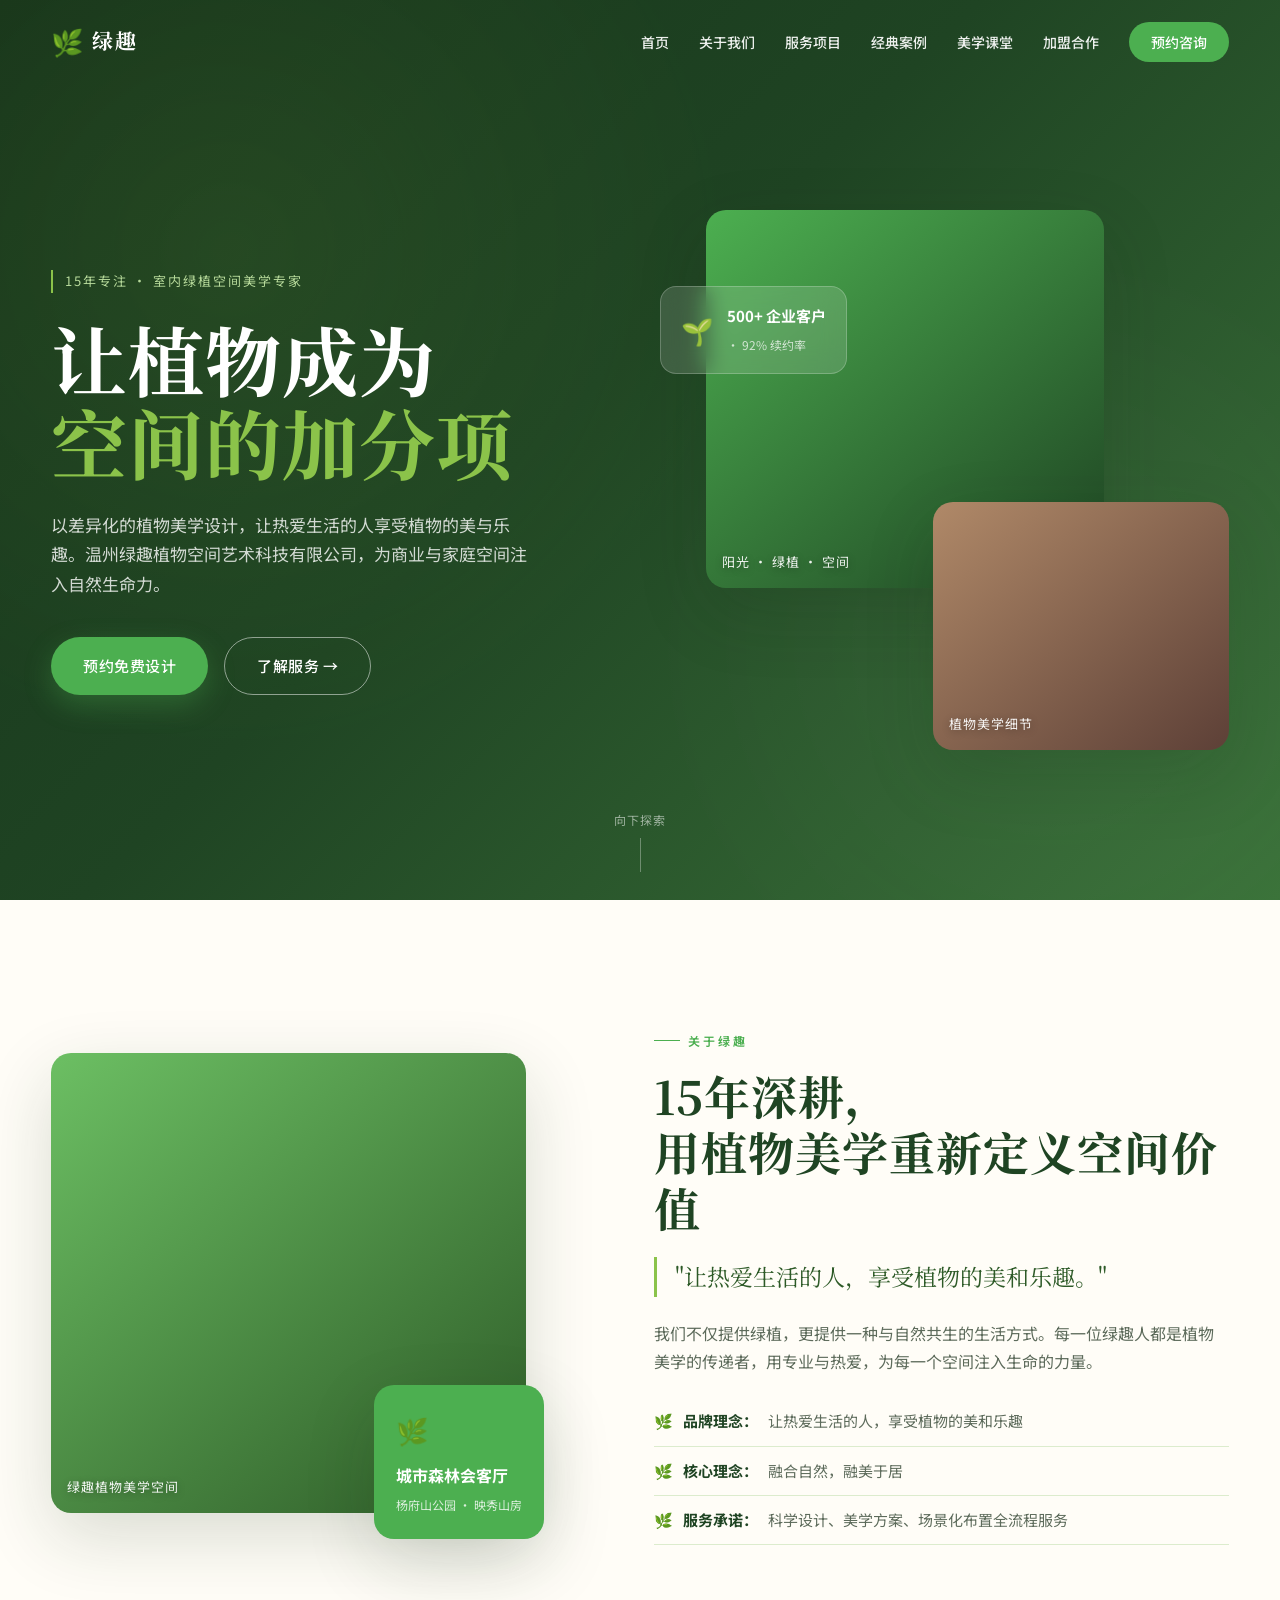
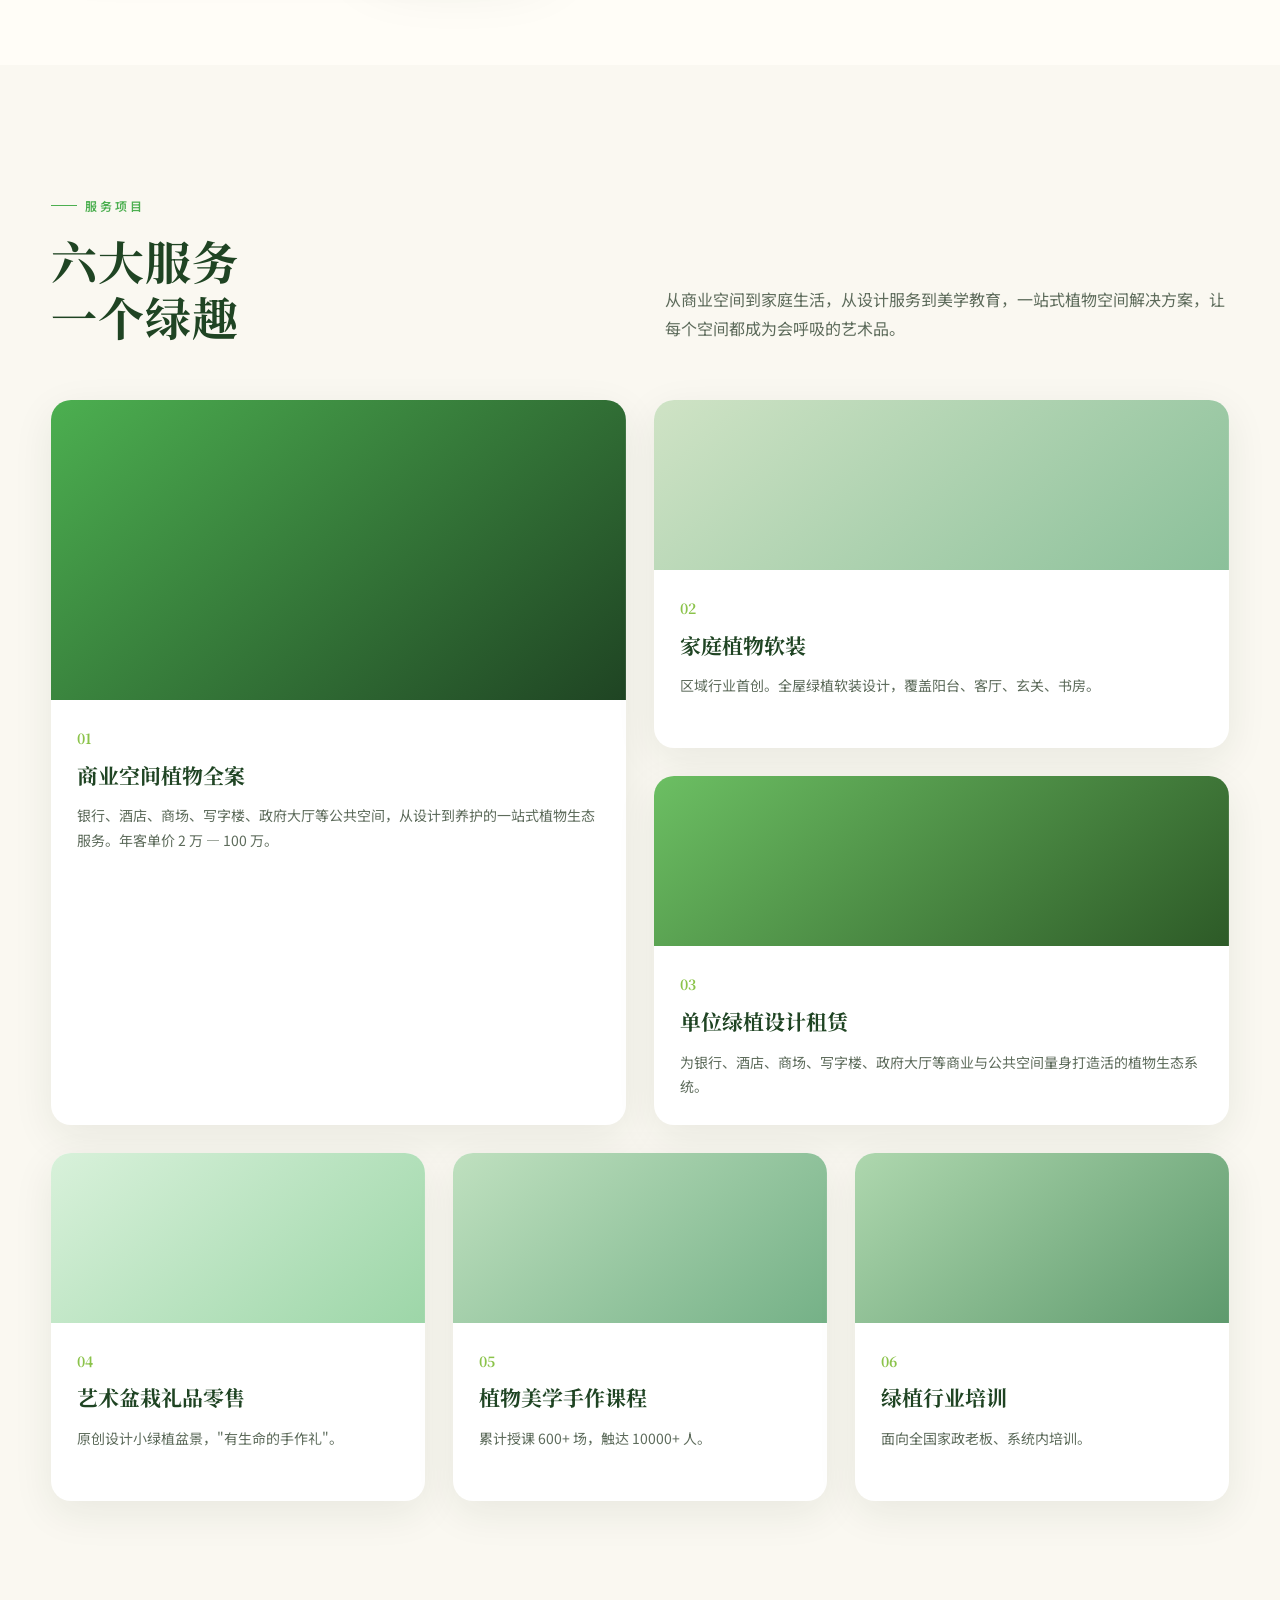
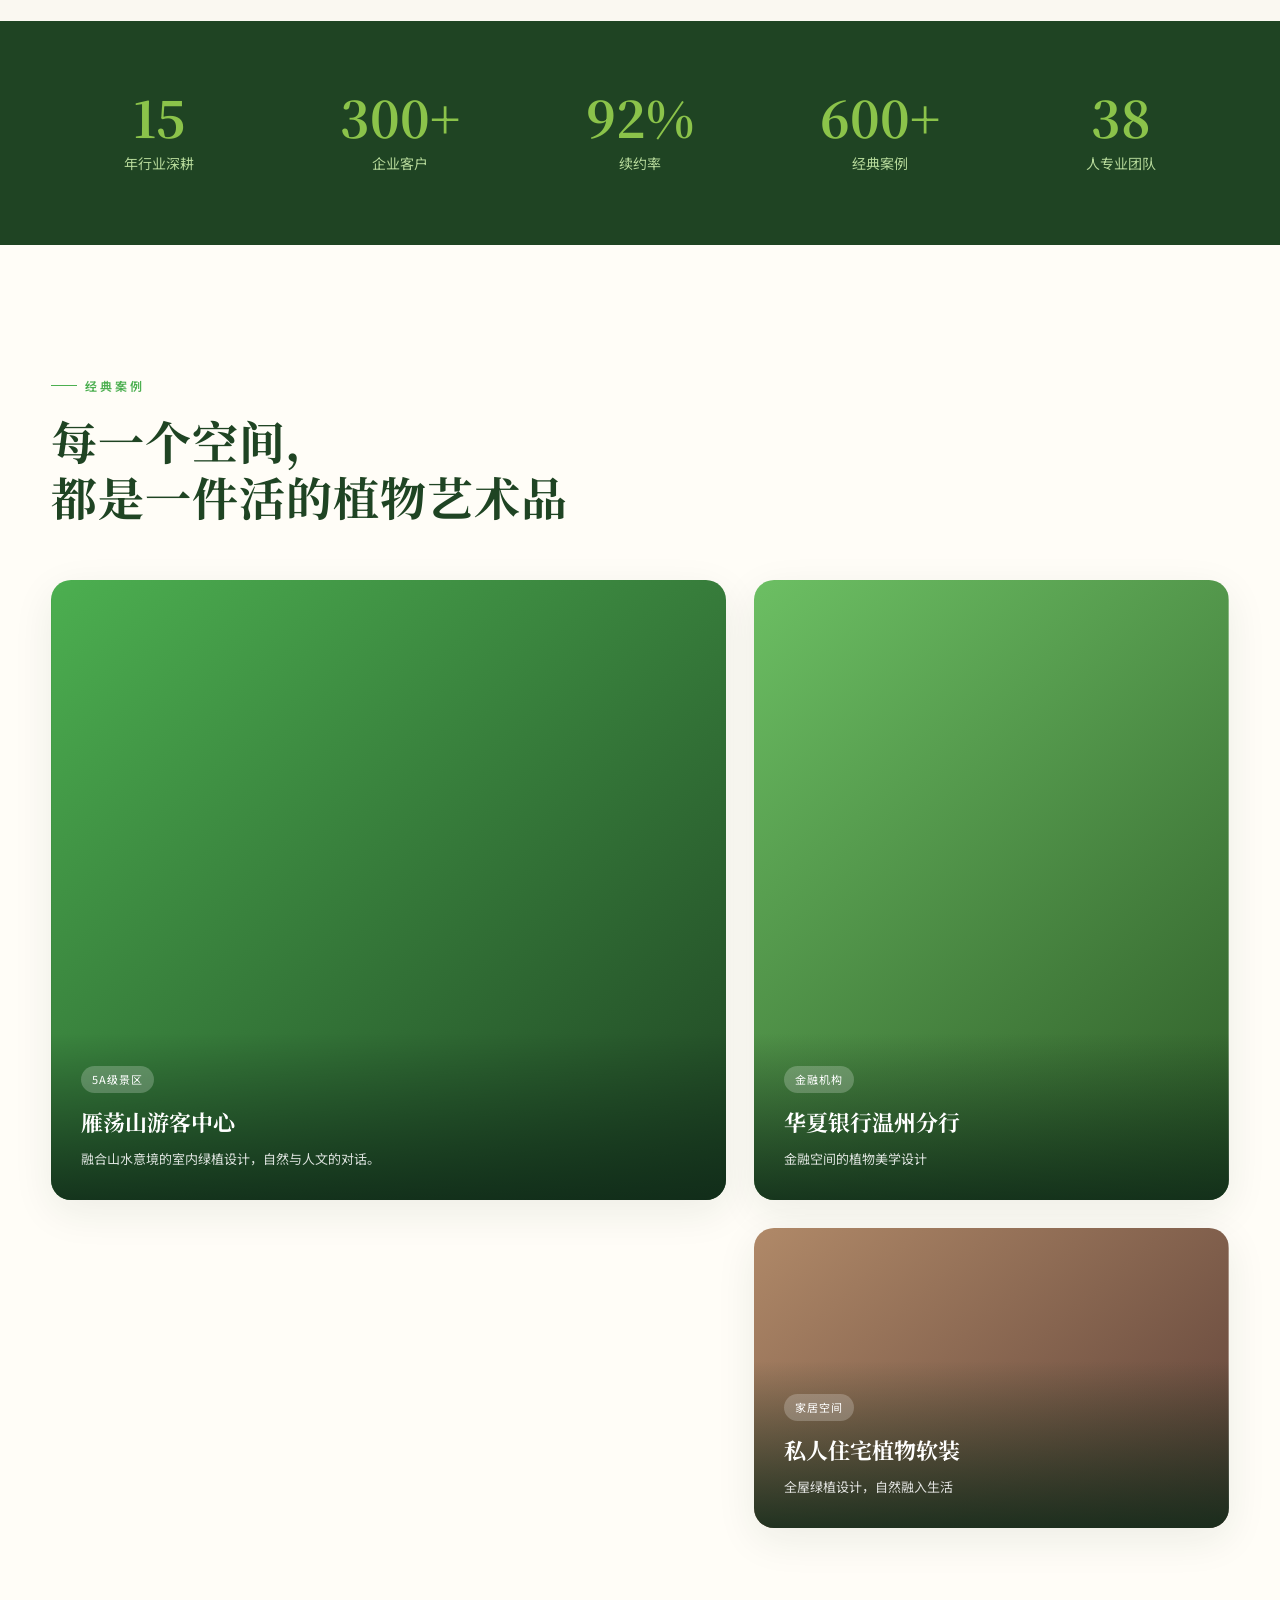
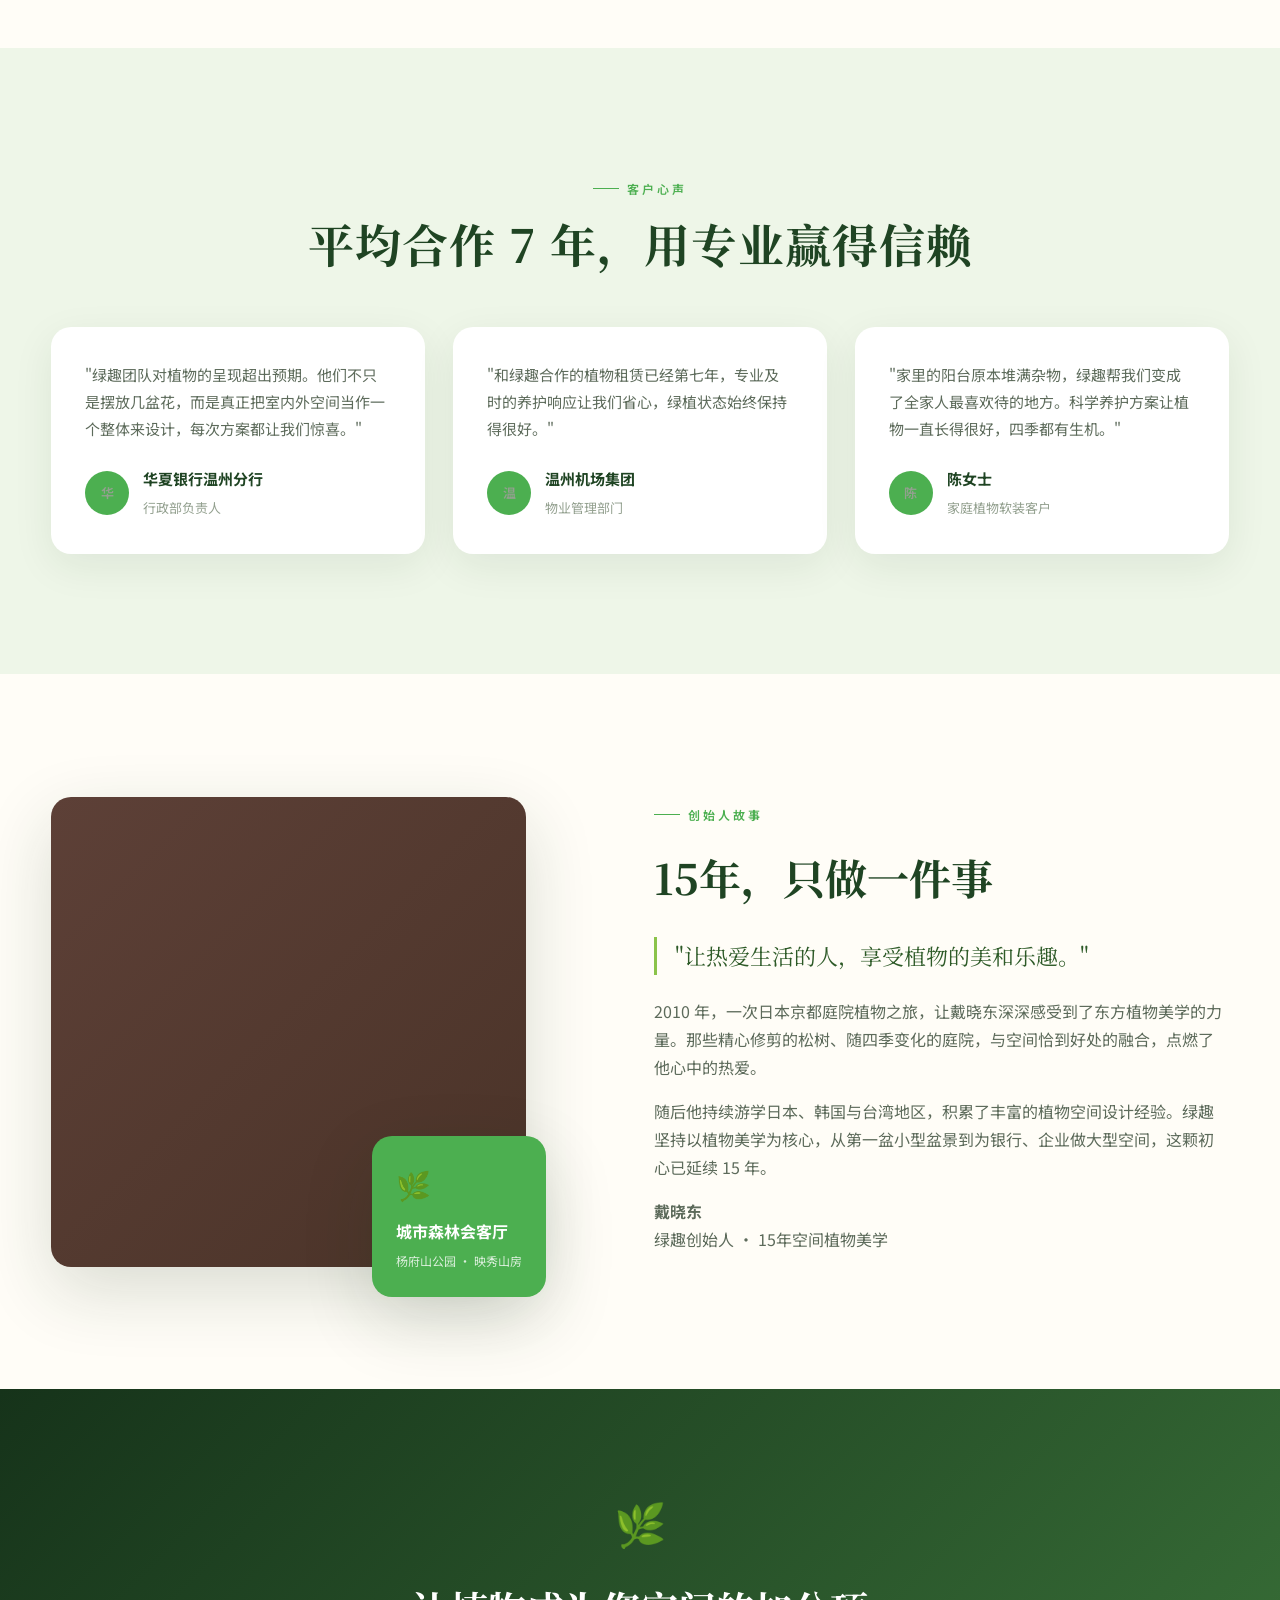
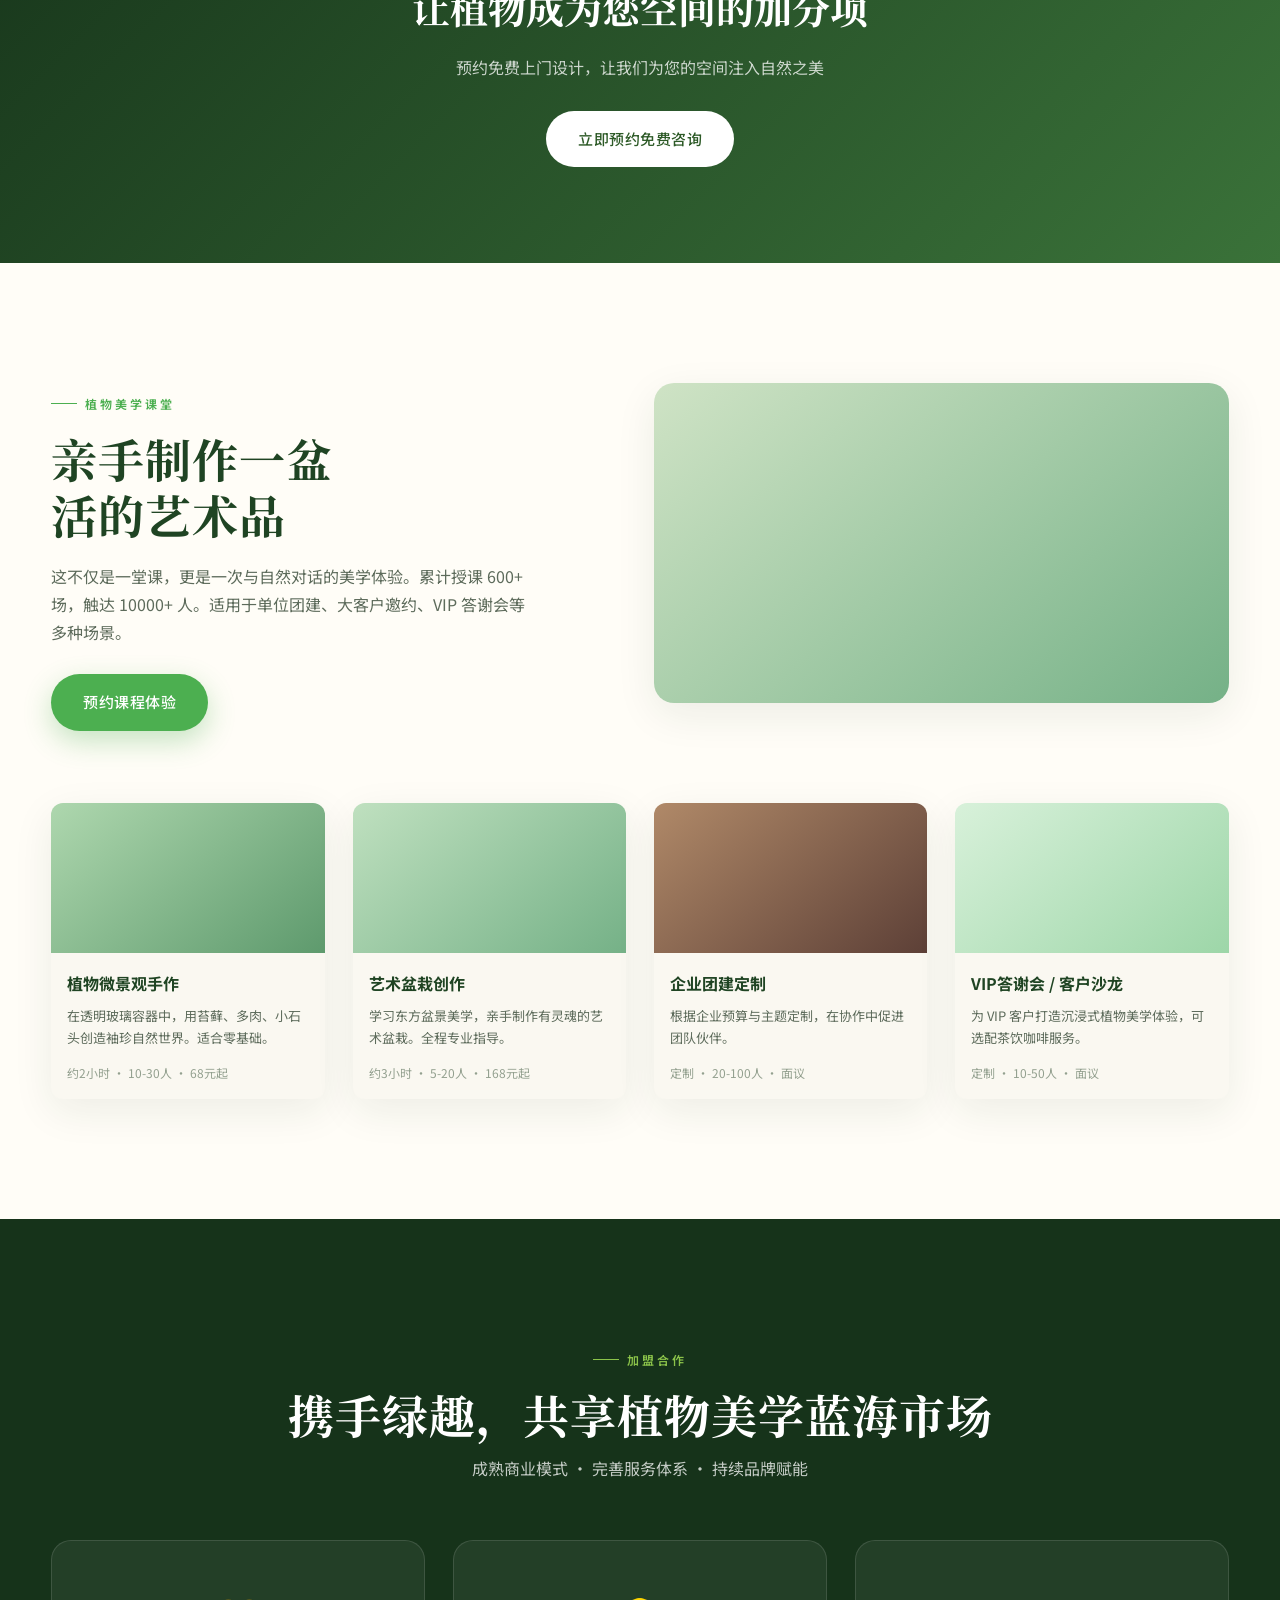
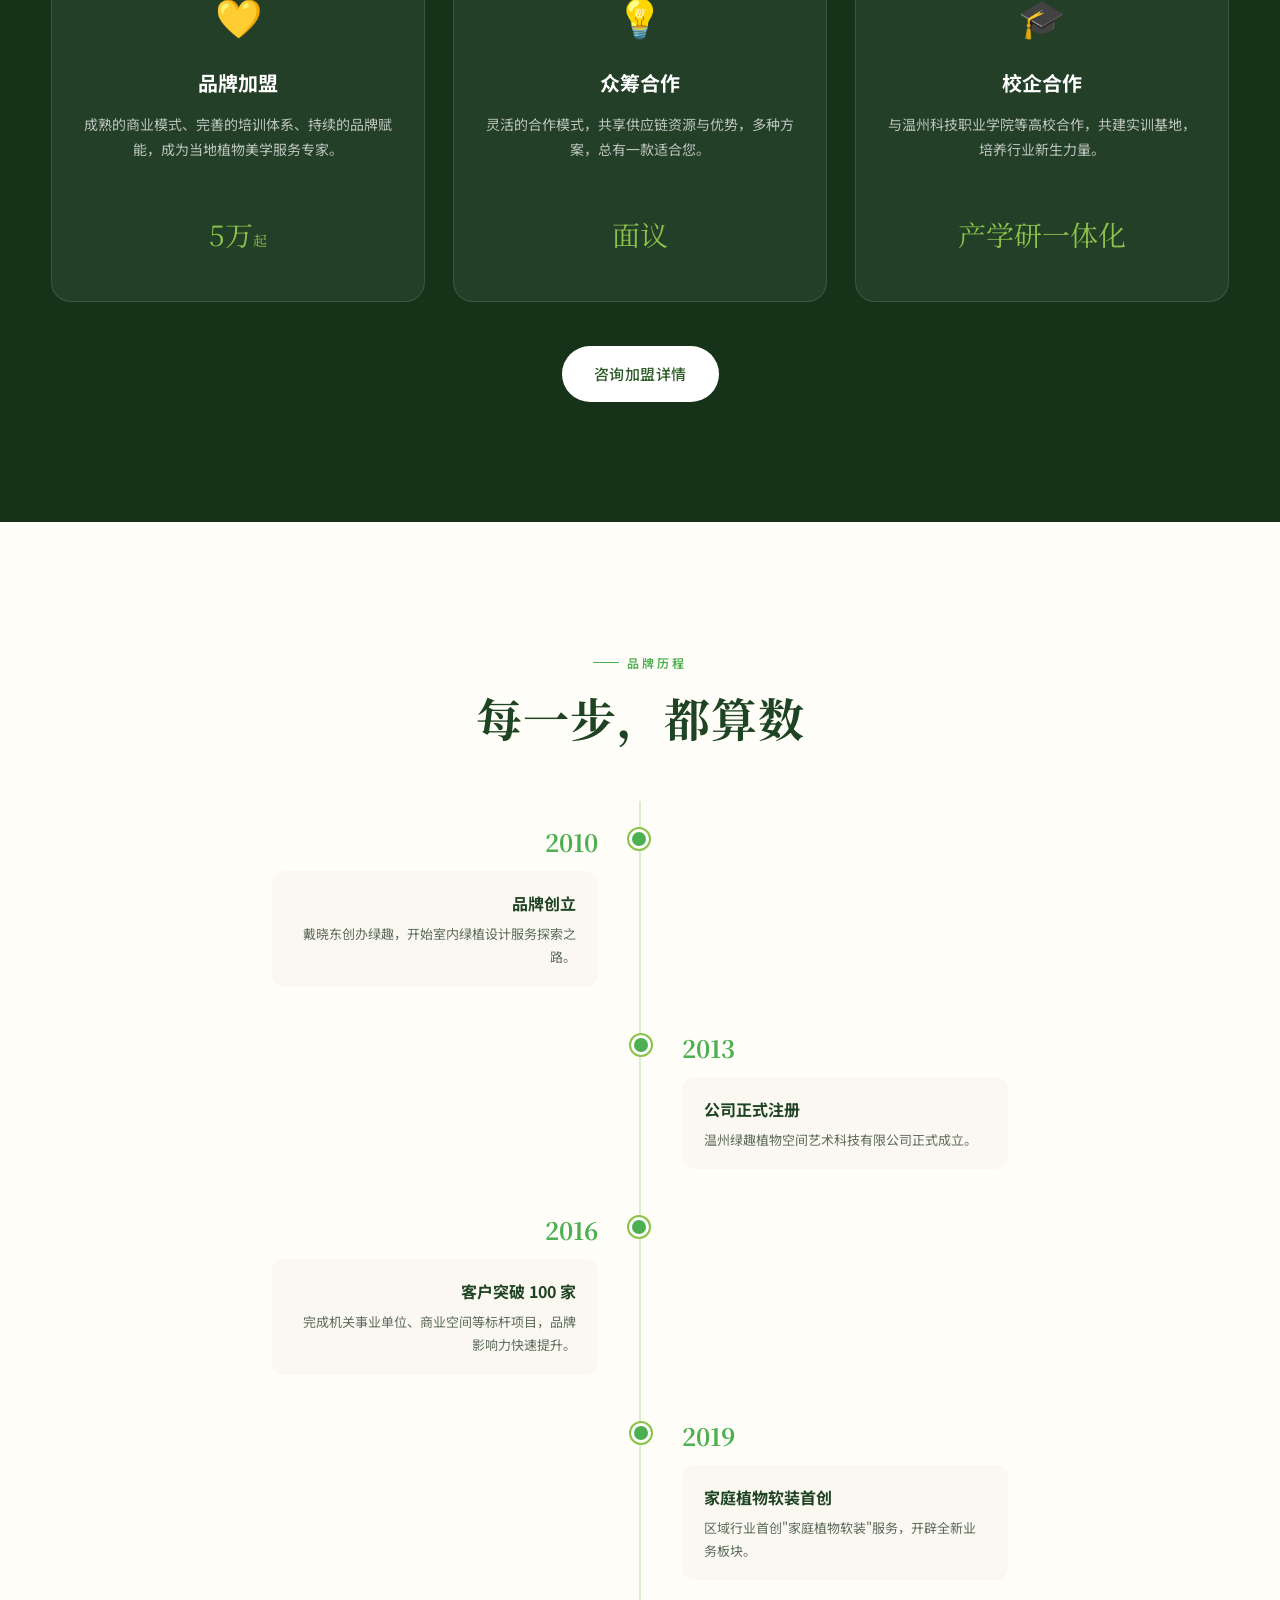
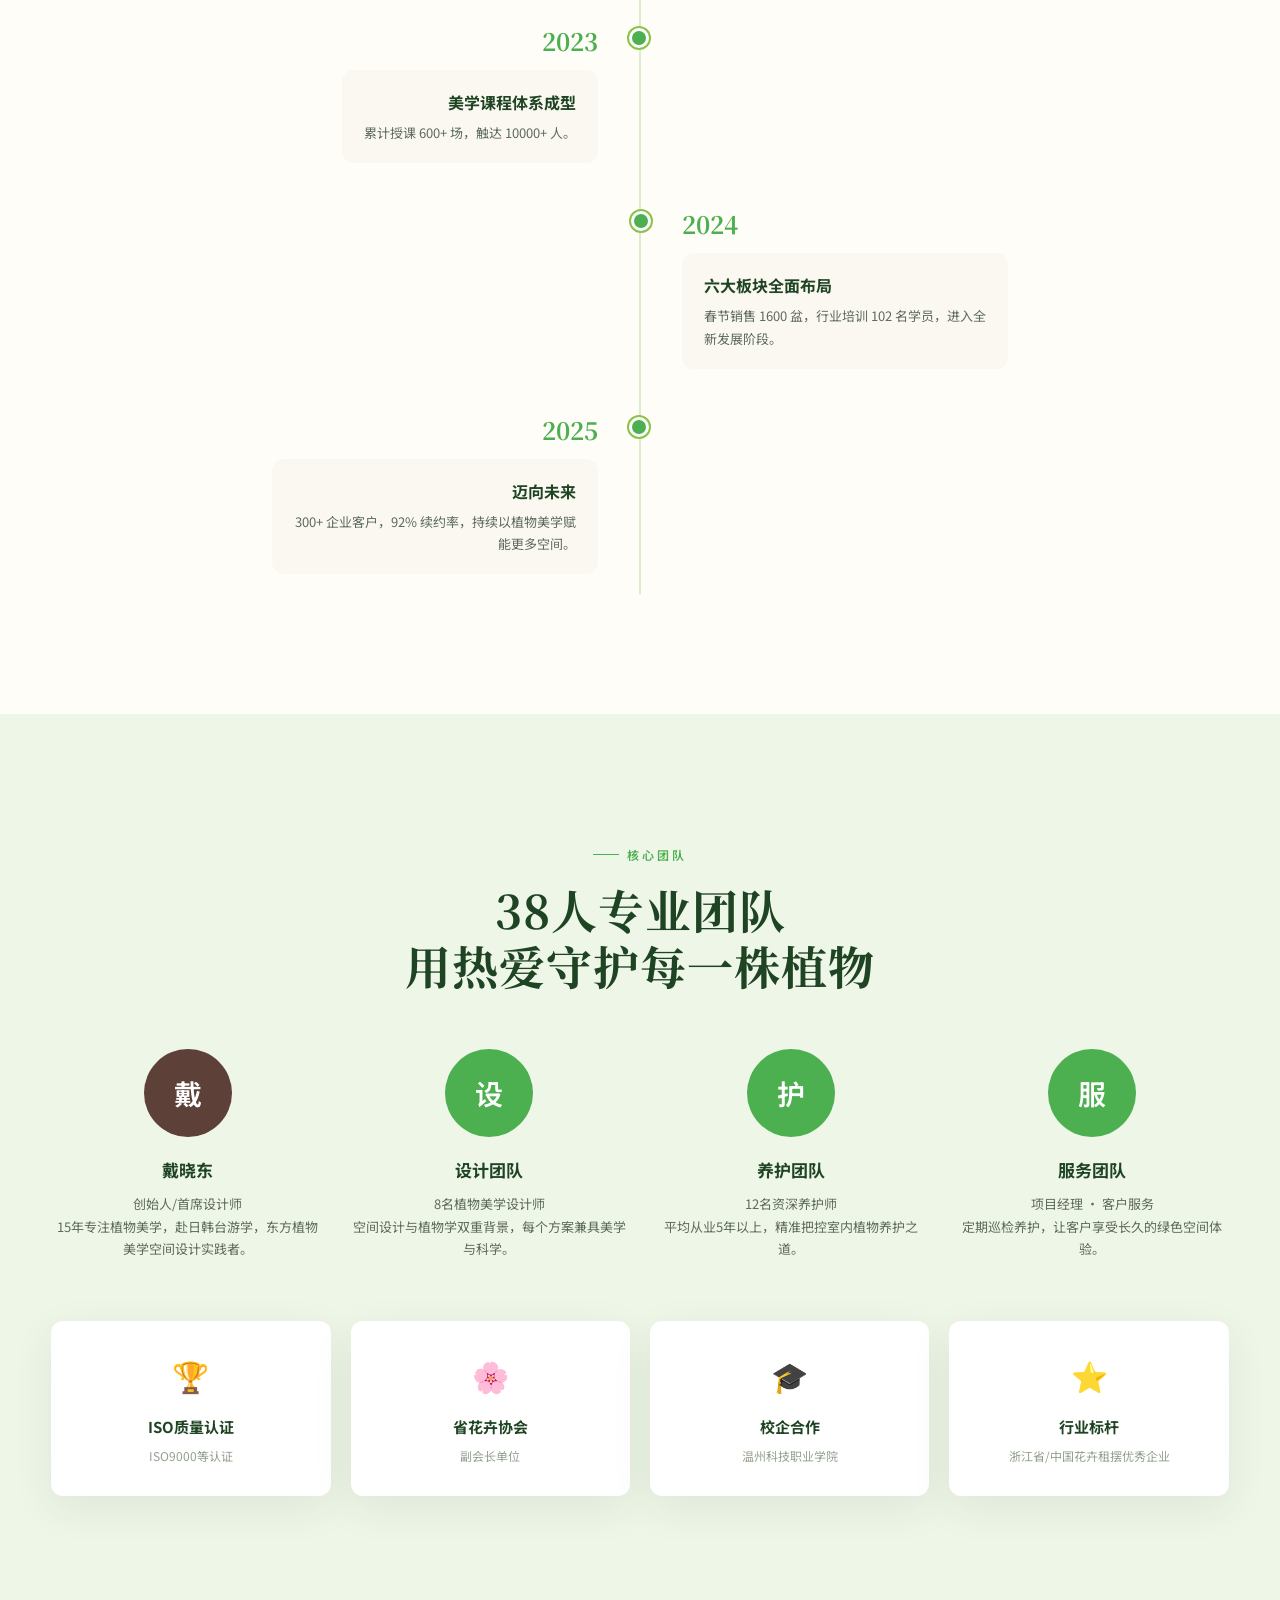
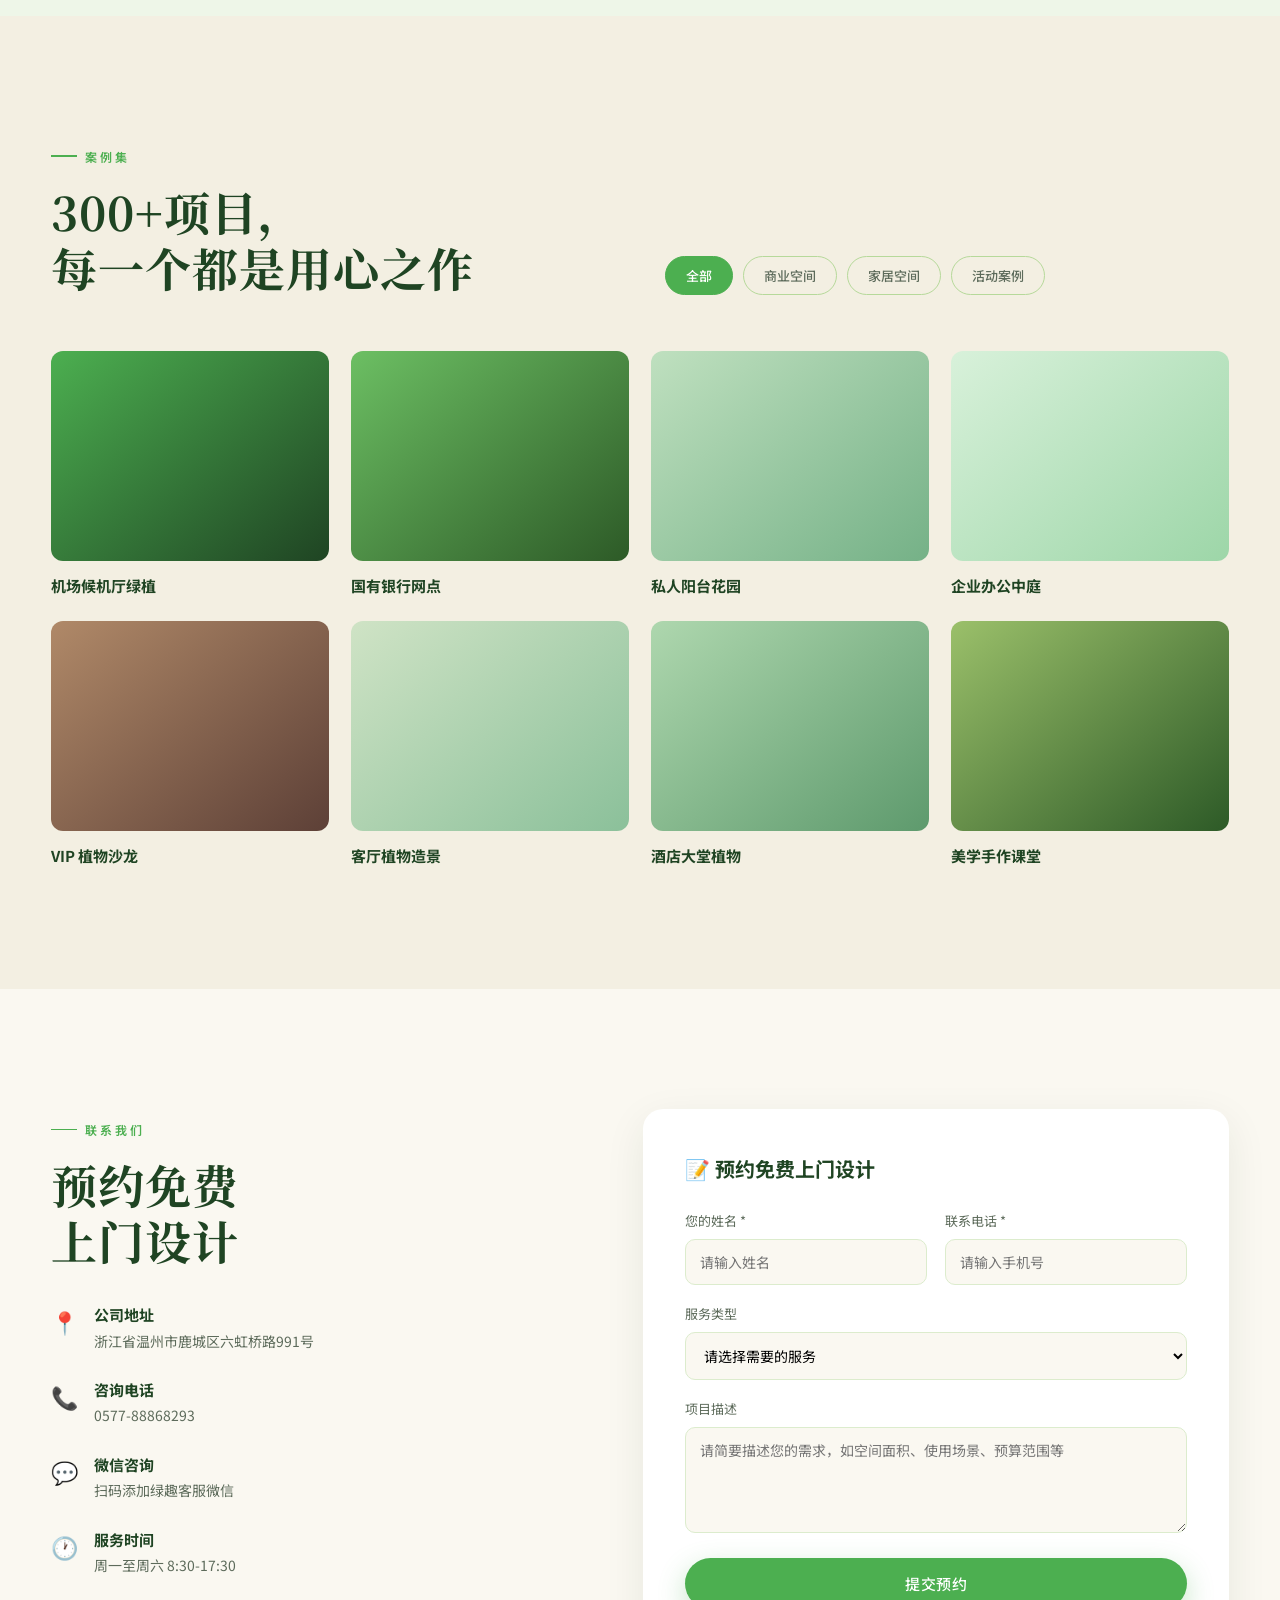
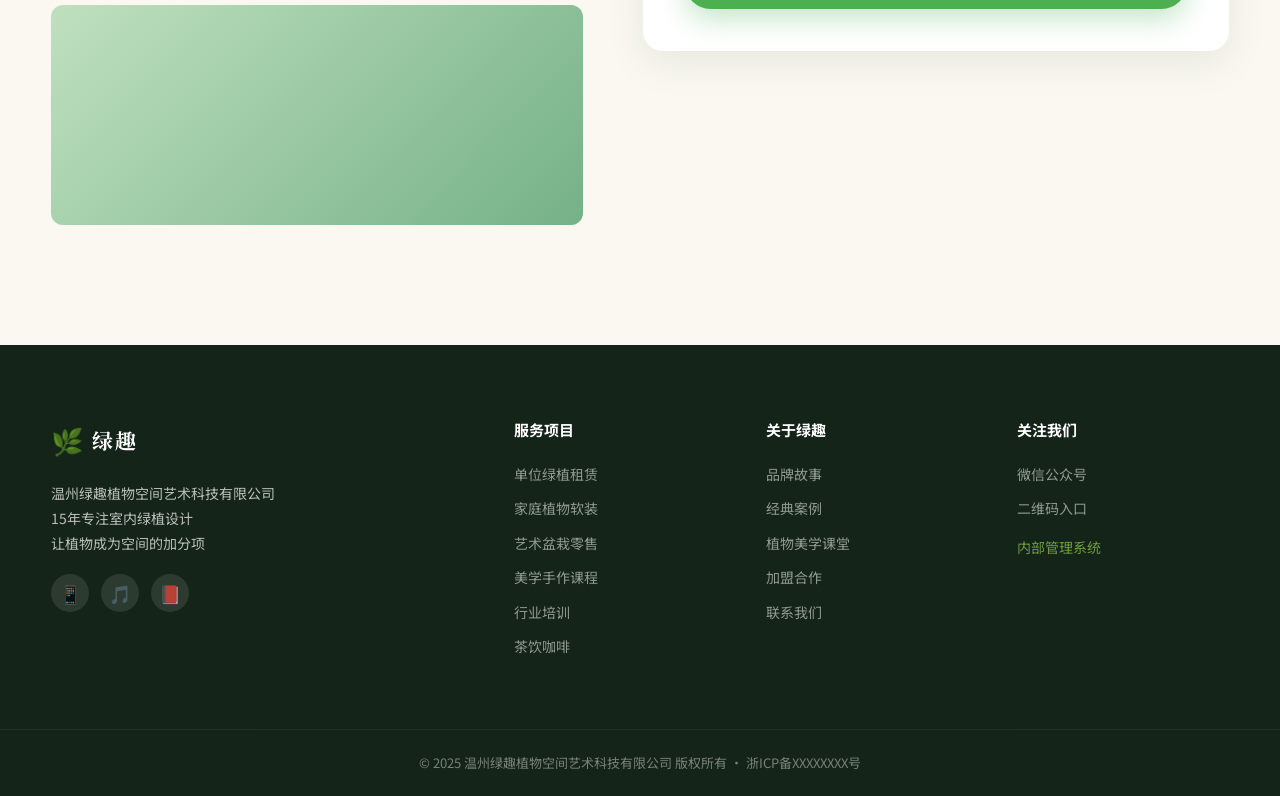
==== commit 6ae5a79f: "refactor(site): 官网改为扣子杂志式设计体系（12列不对称网格+品牌色）" ====
--- a/web/index.html
+++ b/web/index.html
@@ -3,21 +3,34 @@
 <head>
   <meta charset="UTF-8">
   <meta name="viewport" content="width=device-width, initial-scale=1.0">
-  <title>绿趣 · 让植物成为空间的加分项</title>
+  <title>绿趣植物空间艺术 · 让植物成为空间的加分项</title>
   <meta name="description" content="温州绿趣植物空间艺术科技有限公司，15年专注室内绿植空间美学。提供商业空间植物全案、家庭植物软装、单位绿植设计租赁、艺术盆栽礼品零售及美学课程服务。">
+  <meta name="keywords" content="绿植租赁,植物软装,艺术盆栽,温州,植物空间设计">
+  <script type="application/ld+json">
+  {
+    "@context": "https://schema.org",
+    "@type": "LocalBusiness",
+    "name": "温州绿趣植物空间艺术科技有限公司",
+    "description": "室内绿植设计服务专家，15年专注植物空间美学",
+    "address": { "@type": "PostalAddress", "addressLocality": "温州", "addressRegion": "浙江", "streetAddress": "鹿城区六虹桥路991号" },
+    "telephone": "0577-88868293"
+  }
+  </script>
   <link rel="preconnect" href="https://fonts.googleapis.com">
   <link rel="preconnect" href="https://fonts.gstatic.com" crossorigin>
   <link href="https://fonts.googleapis.com/css2?family=Noto+Serif+SC:wght@400;600;700&family=Noto+Sans+SC:wght@300;400;500;600&display=swap" rel="stylesheet">
   <link rel="stylesheet" href="styles.css">
 </head>
 <body>
+  <div class="leaf-float-layer" id="leafLayer" aria-hidden="true"></div>
+
   <nav class="navbar" id="navbar">
     <div class="nav-inner">
-      <a href="#" class="logo">
+      <a href="#home" class="logo">
         <span class="logo-icon">🌿</span>
         <span class="logo-text">绿趣</span>
       </a>
-      <button class="nav-toggle" id="navToggle" aria-label="菜单">
+      <button class="nav-toggle" id="navToggle" aria-label="菜单" aria-expanded="false">
         <span></span><span></span><span></span>
       </button>
       <ul class="nav-links" id="navLinks">
@@ -32,285 +45,309 @@
     </div>
   </nav>
 
+  <!-- Hero -->
   <section class="hero" id="home">
     <div class="hero-bg"></div>
-    <div class="hero-content">
+    <div class="hero-inner">
       <div class="hero-text">
         <div class="hero-tag">15年专注 · 室内绿植空间美学专家</div>
-        <h1 class="hero-title">让植物成为<br><span class="highlight">空间的加分项</span></h1>
-        <p class="hero-desc">以差异化的植物美学设计，让热爱生活的人，享受植物的美和乐趣。温州绿趣植物空间艺术科技有限公司。</p>
+        <h1 class="hero-title">让植物成为<br><span class="hl">空间的加分项</span></h1>
+        <p class="hero-desc">以差异化的植物美学设计，让热爱生活的人享受植物的美与乐趣。温州绿趣植物空间艺术科技有限公司，为商业与家庭空间注入自然生命力。</p>
         <div class="hero-actions">
           <a href="#contact" class="btn btn-primary">预约免费设计</a>
           <a href="#services" class="btn btn-outline-light">了解服务 →</a>
         </div>
       </div>
-      <div class="hero-visual">
-        <div class="hero-card hero-card-main" data-label="阳光 · 绿植 · 空间">
-          <div class="card-shine"></div>
-        </div>
-        <div class="hero-card hero-card-sub" data-label="植物美学细节"></div>
-        <div class="hero-badge">
+      <div class="hero-collage">
+        <div class="c-main ph g-forest" data-label="阳光 · 绿植 · 空间"></div>
+        <div class="c-sub ph g-brown" data-label="植物美学细节"></div>
+        <div class="c-badge">
           <span>🌱</span>
-          <div>
-            <strong>500+企业客户</strong>
-            <small>· 92%续约率</small>
-          </div>
-        </div>
-      </div>
-    </div>
-    <div class="scroll-hint">
-      <span>向下探索</span>
-      <div class="scroll-line"></div>
-    </div>
-  </section>
-
-  <section class="services" id="services">
-    <div class="container">
-      <div class="section-header split">
+          <div><strong>500+ 企业客户</strong><small>· 92% 续约率</small></div>
+        </div>
+      </div>
+    </div>
+    <div class="scroll-hint"><span>向下探索</span><div class="scroll-line"></div></div>
+  </section>
+
+  <!-- 关于 / 品牌理念 -->
+  <section class="section about" id="about">
+    <div class="container mag-grid about-grid">
+      <div class="about-visual reveal">
+        <div class="v-main ph g-moss" data-label="绿趣植物美学空间"></div>
+        <div class="v-chip"><span>🌿</span><strong>城市森林会客厅</strong><small>杨府山公园 · 映秀山房</small></div>
+      </div>
+      <div class="about-text reveal">
+        <div class="eyebrow">关于绿趣</div>
+        <h2 class="section-title">15年深耕，<br>用植物美学重新定义空间价值</h2>
+        <p class="quote">"让热爱生活的人，享受植物的美和乐趣。"</p>
+        <p>我们不仅提供绿植，更提供一种与自然共生的生活方式。每一位绿趣人都是植物美学的传递者，用专业与热爱，为每一个空间注入生命的力量。</p>
+        <ul class="value-list">
+          <li><strong>品牌理念：</strong>让热爱生活的人，享受植物的美和乐趣</li>
+          <li><strong>核心理念：</strong>融合自然，融美于居</li>
+          <li><strong>服务承诺：</strong>科学设计、美学方案、场景化布置全流程服务</li>
+        </ul>
+      </div>
+    </div>
+  </section>
+
+  <!-- 服务项目（6 列不对称杂志网格） -->
+  <section class="section services" id="services">
+    <div class="container">
+      <div class="section-head split reveal">
         <div>
-          <div class="section-tag">服务项目</div>
+          <div class="eyebrow">服务项目</div>
           <h2 class="section-title">六大服务<br>一个绿趣</h2>
         </div>
         <p class="section-lead">从商业空间到家庭生活，从设计服务到美学教育，一站式植物空间解决方案，让每个空间都成为会呼吸的艺术品。</p>
       </div>
-      <div class="services-grid">
-        <article class="service-card featured">
-          <div class="service-visual forest"></div>
-          <div class="service-body">
+      <div class="svc-grid">
+        <article class="svc-card svc-1 reveal">
+          <div class="svc-visual g-forest"></div>
+          <div class="svc-body">
+            <div class="svc-num">01</div>
             <h3>商业空间植物全案</h3>
-            <p>银行、酒店、商场、写字楼、政府大厅等公共空间，从设计到养护的一站式植物生态服务。</p>
-          </div>
-        </article>
-        <article class="service-card">
-          <div class="service-visual sage"></div>
-          <div class="service-body">
+            <p>银行、酒店、商场、写字楼、政府大厅等公共空间，从设计到养护的一站式植物生态服务。年客单价 2 万 — 100 万。</p>
+          </div>
+        </article>
+        <article class="svc-card svc-2 reveal">
+          <div class="svc-visual g-sage"></div>
+          <div class="svc-body">
+            <div class="svc-num">02</div>
             <h3>家庭植物软装</h3>
-            <p>区域行业首创。全屋绿植软装设计，覆盖阳台、客厅、玄关、书房，"科学设计＋美学方案＋场景化布置"全流程服务。</p>
-          </div>
-        </article>
-        <article class="service-card wide">
-          <div class="service-visual moss"></div>
-          <div class="service-body">
+            <p>区域行业首创。全屋绿植软装设计，覆盖阳台、客厅、玄关、书房。</p>
+          </div>
+        </article>
+        <article class="svc-card svc-3 reveal">
+          <div class="svc-visual g-moss"></div>
+          <div class="svc-body">
+            <div class="svc-num">03</div>
             <h3>单位绿植设计租赁</h3>
-            <p>为银行、酒店、商场、写字楼、政府大厅等商业与公共空间，提供从设计到养护的一站式植物全案服务。不只是租赁绿植，更是为您的空间量身打造一套活的植物生态系统。年客单价2万—100万。</p>
-          </div>
-        </article>
-        <article class="service-card">
-          <div class="service-visual mint"></div>
-          <div class="service-body">
+            <p>为银行、酒店、商场、写字楼、政府大厅等商业与公共空间量身打造活的植物生态系统。</p>
+          </div>
+        </article>
+        <article class="svc-card svc-4 reveal">
+          <div class="svc-visual g-mint"></div>
+          <div class="svc-body">
+            <div class="svc-num">04</div>
             <h3>艺术盆栽礼品零售</h3>
-            <p>原创设计小绿植盆景，"有生命的手作礼"。68-328元手作套餐，2024年春节销售达1600盆。</p>
-          </div>
-        </article>
-        <article class="service-card">
-          <div class="service-visual leaf"></div>
-          <div class="service-body">
+            <p>原创设计小绿植盆景，"有生命的手作礼"。</p>
+          </div>
+        </article>
+        <article class="svc-card svc-5 reveal">
+          <div class="svc-visual g-leaf"></div>
+          <div class="svc-body">
+            <div class="svc-num">05</div>
             <h3>植物美学手作课程</h3>
-            <p>累计授课600+场，触达10000+人。适用于单位团建、大客户邀约、VIP答谢会。</p>
-          </div>
-        </article>
-        <article class="service-card">
-          <div class="service-visual fern"></div>
-          <div class="service-body">
+            <p>累计授课 600+ 场，触达 10000+ 人。</p>
+          </div>
+        </article>
+        <article class="svc-card svc-6 reveal">
+          <div class="svc-visual g-fern"></div>
+          <div class="svc-body">
+            <div class="svc-num">06</div>
             <h3>绿植行业培训</h3>
-            <p>面向全国家政老板、系统内培训。2023年培训102名学员，人均转化产值4万+。</p>
-          </div>
-        </article>
-        <article class="service-card">
-          <div class="service-visual tea"></div>
-          <div class="service-body">
-            <h3>茶饮咖啡服务</h3>
-            <p>融合空间美学、新式茶歇、季节性饮品，提供植物主题空间的沉浸式体验。</p>
-          </div>
-        </article>
-      </div>
-    </div>
-  </section>
-
-  <section class="stats-bar">
+            <p>面向全国家政老板、系统内培训。</p>
+          </div>
+        </article>
+      </div>
+    </div>
+  </section>
+
+  <!-- 数据条 -->
+  <section class="stats">
     <div class="container stats-grid">
-      <div class="stat-item"><strong>15</strong><span>年行业深耕</span></div>
-      <div class="stat-item"><strong>300+</strong><span>企业客户</span></div>
-      <div class="stat-item"><strong>92%</strong><span>续约率</span></div>
-      <div class="stat-item"><strong>600+</strong><span>经典案例</span></div>
-      <div class="stat-item"><strong>38</strong><span>人专业团队</span></div>
-    </div>
-  </section>
-
-  <section class="cases" id="cases">
-    <div class="container">
-      <div class="section-header">
-        <div class="section-tag">经典案例</div>
+      <div class="stat-item reveal"><strong>15</strong><span>年行业深耕</span></div>
+      <div class="stat-item reveal"><strong>300+</strong><span>企业客户</span></div>
+      <div class="stat-item reveal"><strong>92%</strong><span>续约率</span></div>
+      <div class="stat-item reveal"><strong>600+</strong><span>经典案例</span></div>
+      <div class="stat-item reveal"><strong>38</strong><span>人专业团队</span></div>
+    </div>
+  </section>
+
+  <!-- 经典案例 -->
+  <section class="section cases" id="cases">
+    <div class="container">
+      <div class="section-head reveal">
+        <div class="eyebrow">经典案例</div>
         <h2 class="section-title">每一个空间，<br>都是一件活的植物艺术品</h2>
       </div>
       <div class="cases-grid">
-        <article class="case-card large">
-          <div class="case-visual mountain"></div>
+        <article class="case-card lg reveal">
+          <div class="case-visual g-forest"></div>
           <div class="case-info">
             <span class="case-tag">5A级景区</span>
             <h3>雁荡山游客中心</h3>
             <p>融合山水意境的室内绿植设计，自然与人文的对话。</p>
           </div>
         </article>
-        <div class="case-col">
-          <article class="case-card">
-            <div class="case-visual bank"></div>
-            <div class="case-info">
-              <span class="case-tag">金融机构</span>
-              <h3>华夏银行温州分行</h3>
-              <p>金融空间的植物美学设计</p>
-            </div>
-          </article>
-          <article class="case-card">
-            <div class="case-visual home"></div>
-            <div class="case-info">
-              <span class="case-tag">家居空间</span>
-              <h3>私人住宅植物软装</h3>
-              <p>全屋绿植设计，自然融入生活</p>
-            </div>
-          </article>
-        </div>
-      </div>
-      <div class="cases-nav">
-        <button class="cases-btn" aria-label="上一个">←</button>
-        <button class="cases-btn" aria-label="下一个">→</button>
-      </div>
-    </div>
-  </section>
-
-  <section class="testimonials">
-    <div class="container">
-      <div class="section-header center">
-        <div class="section-tag">客户心声</div>
-        <h2 class="section-title">平均合作7年，用专业赢得信赖</h2>
-      </div>
-      <div class="testimonials-grid">
-        <blockquote class="testimonial">
-          <p>"绿趣团队对植物的呈现超出预期。他们不只是摆放几盆花，而是真正把室内外空间当作一个整体来设计。每次方案都会让我们惊喜。"</p>
-          <footer>
-            <span class="t-avatar">华</span>
-            <div>
-              <strong>华夏银行温州分行</strong>
-              <span>行政部负责人</span>
-            </div>
-          </footer>
+        <article class="case-card sm reveal">
+          <div class="case-visual g-moss"></div>
+          <div class="case-info">
+            <span class="case-tag">金融机构</span>
+            <h3>华夏银行温州分行</h3>
+            <p>金融空间的植物美学设计</p>
+          </div>
+        </article>
+        <article class="case-card sm2 reveal">
+          <div class="case-visual g-brown"></div>
+          <div class="case-info">
+            <span class="case-tag">家居空间</span>
+            <h3>私人住宅植物软装</h3>
+            <p>全屋绿植设计，自然融入生活</p>
+          </div>
+        </article>
+      </div>
+    </div>
+  </section>
+
+  <!-- 客户心声 -->
+  <section class="section voices">
+    <div class="container">
+      <div class="section-head center reveal">
+        <div class="eyebrow">客户心声</div>
+        <h2 class="section-title">平均合作 7 年，用专业赢得信赖</h2>
+      </div>
+      <div class="voices-grid">
+        <blockquote class="voice reveal">
+          <p>"绿趣团队对植物的呈现超出预期。他们不只是摆放几盆花，而是真正把室内外空间当作一个整体来设计，每次方案都让我们惊喜。"</p>
+          <footer><span class="v-avatar">华</span><div><strong>华夏银行温州分行</strong><span>行政部负责人</span></div></footer>
         </blockquote>
-        <blockquote class="testimonial">
-          <p>"和绿趣合作的植物租赁已经 seventh 年，他们专业及时的养护响应让我们省心，绿植状态始终保持得很好。"</p>
-          <footer>
-            <span class="t-avatar">温</span>
-            <div>
-              <strong>温州机场集团</strong>
-              <span>物业管理部门</span>
-            </div>
-          </footer>
+        <blockquote class="voice reveal">
+          <p>"和绿趣合作的植物租赁已经第七年，专业及时的养护响应让我们省心，绿植状态始终保持得很好。"</p>
+          <footer><span class="v-avatar">温</span><div><strong>温州机场集团</strong><span>物业管理部门</span></div></footer>
         </blockquote>
-        <blockquote class="testimonial">
+        <blockquote class="voice reveal">
           <p>"家里的阳台原本堆满杂物，绿趣帮我们变成了全家人最喜欢待的地方。科学养护方案让植物一直长得很好，四季都有生机。"</p>
-          <footer>
-            <span class="t-avatar">陈</span>
-            <div>
-              <strong>陈女士</strong>
-              <span>家庭植物软装客户</span>
-            </div>
-          </footer>
+          <footer><span class="v-avatar">陈</span><div><strong>陈女士</strong><span>家庭植物软装客户</span></div></footer>
         </blockquote>
       </div>
     </div>
   </section>
 
-  <section class="founder" id="about">
-    <div class="container founder-grid">
-      <div class="founder-visual">
+  <!-- 创始人 -->
+  <section class="section founder">
+    <div class="container mag-grid founder-grid">
+      <div class="founder-visual reveal">
         <div class="founder-photo"></div>
-        <div class="founder-card">
-          <span>🌿</span>
-          <strong>城市森林会客厅</strong>
-          <small>杨府山公园 · 映秀山房</small>
-        </div>
-      </div>
-      <div class="founder-text">
-        <div class="section-tag">创始人故事</div>
-        <h2 class="section-title">15年，<br>只做一件事</h2>
+        <div class="founder-card"><span>🌿</span><strong>城市森林会客厅</strong><small>杨府山公园 · 映秀山房</small></div>
+      </div>
+      <div class="founder-text reveal">
+        <div class="eyebrow">创始人故事</div>
+        <h2>15年，只做一件事</h2>
         <p class="quote">"让热爱生活的人，享受植物的美和乐趣。"</p>
-        <p>2010年，一次日本京都庭院植物之旅，让戴晓东深深感受到了东方植物美学的力量。那些精心修剪的松树、随四季变化的庭院，与空间恰到好处的融合，点燃了他心中的热爱。</p>
-        <p>随后他持续游学日本、韩国与台湾地区，积累了丰富的植物空间设计经验。绿趣坚持以植物美学为核心，从第一盆小型盆景到为银行、企业做大型空间，这颗初心已经延续了15年。</p>
+        <p>2010 年，一次日本京都庭院植物之旅，让戴晓东深深感受到了东方植物美学的力量。那些精心修剪的松树、随四季变化的庭院，与空间恰到好处的融合，点燃了他心中的热爱。</p>
+        <p>随后他持续游学日本、韩国与台湾地区，积累了丰富的植物空间设计经验。绿趣坚持以植物美学为核心，从第一盆小型盆景到为银行、企业做大型空间，这颗初心已延续 15 年。</p>
         <p><strong>戴晓东</strong><br>绿趣创始人 · 15年空间植物美学</p>
       </div>
     </div>
   </section>
 
+  <!-- CTA 横幅 -->
   <section class="cta-band">
-    <div class="container cta-inner">
-      <div class="cta-icon">🌿</div>
+    <div class="container">
+      <div class="ic">🌿</div>
       <h2>让植物成为您空间的加分项</h2>
       <p>预约免费上门设计，让我们为您的空间注入自然之美</p>
       <a href="#contact" class="btn btn-light">立即预约免费咨询</a>
     </div>
   </section>
 
-  <section class="about-values">
-    <div class="container values-grid">
-      <div class="values-text">
-        <div class="section-tag">关于绿趣</div>
-        <h2 class="section-title">15年深耕，<br>用植物美学重新<br>定义空间价值</h2>
-        <p>我们不仅提供绿植，更提供一种与自然共生的生活方式。每一位绿趣人都是植物美学的传递者，用专业和热爱，为每一个空间注入生命的力量。</p>
-        <ul class="value-list">
-          <li><strong>品牌理念：</strong>让热爱生活的人，享受植物的美和乐趣</li>
-          <li><strong>核心理念：</strong>融合自然，融美</li>
-          <li><strong>服务承诺：</strong>科学设计、美学方案、场景化布置全流程服务</li>
-        </ul>
-      </div>
-      <div class="values-visual">
-        <div class="values-card"></div>
-      </div>
-    </div>
-  </section>
-
-  <section class="timeline">
-    <div class="container">
-      <div class="section-header center">
-        <div class="section-tag">品牌历程</div>
+  <!-- 美学课堂 -->
+  <section class="section classroom" id="classroom">
+    <div class="container mag-grid classroom-grid">
+      <div class="classroom-text reveal">
+        <div class="eyebrow">植物美学课堂</div>
+        <h2 class="section-title">亲手制作一盆<br>活的艺术品</h2>
+        <p>这不仅是一堂课，更是一次与自然对话的美学体验。累计授课 600+ 场，触达 10000+ 人。适用于单位团建、大客户邀约、VIP 答谢会等多种场景。</p>
+        <a href="#contact" class="btn btn-primary">预约课程体验</a>
+      </div>
+      <div class="classroom-visual reveal"></div>
+      <div class="course-grid">
+        <div class="course-card reveal"><div class="course-img g-fern"></div><h4>植物微景观手作</h4><p>在透明玻璃容器中，用苔藓、多肉、小石头创造袖珍自然世界。适合零基础。</p><div class="course-meta">约2小时 · 10-30人 · 68元起</div></div>
+        <div class="course-card reveal"><div class="course-img g-leaf"></div><h4>艺术盆栽创作</h4><p>学习东方盆景美学，亲手制作有灵魂的艺术盆栽。全程专业指导。</p><div class="course-meta">约3小时 · 5-20人 · 168元起</div></div>
+        <div class="course-card reveal"><div class="course-img g-brown"></div><h4>企业团建定制</h4><p>根据企业预算与主题定制，在协作中促进团队伙伴。</p><div class="course-meta">定制 · 20-100人 · 面议</div></div>
+        <div class="course-card reveal"><div class="course-img g-mint"></div><h4>VIP答谢会 / 客户沙龙</h4><p>为 VIP 客户打造沉浸式植物美学体验，可选配茶饮咖啡服务。</p><div class="course-meta">定制 · 10-50人 · 面议</div></div>
+      </div>
+    </div>
+  </section>
+
+  <!-- 加盟合作 -->
+  <section class="section partner" id="partner">
+    <div class="container">
+      <div class="section-head center light reveal">
+        <div class="eyebrow">加盟合作</div>
+        <h2 class="section-title">携手绿趣，共享植物美学蓝海市场</h2>
+        <p class="section-lead" style="color:rgba(255,255,255,.75);margin-top:12px">成熟商业模式 · 完善服务体系 · 持续品牌赋能</p>
+      </div>
+      <div class="partner-grid">
+        <div class="partner-card reveal">
+          <div class="pc-icon">💛</div><h4>品牌加盟</h4>
+          <p>成熟的商业模式、完善的培训体系、持续的品牌赋能，成为当地植物美学服务专家。</p>
+          <div class="pc-price">5万<span>起</span></div>
+        </div>
+        <div class="partner-card reveal">
+          <div class="pc-icon">💡</div><h4>众筹合作</h4>
+          <p>灵活的合作模式，共享供应链资源与优势，多种方案，总有一款适合您。</p>
+          <div class="pc-price">面议</div>
+        </div>
+        <div class="partner-card reveal">
+          <div class="pc-icon">🎓</div><h4>校企合作</h4>
+          <p>与温州科技职业学院等高校合作，共建实训基地，培养行业新生力量。</p>
+          <div class="pc-price">产学研一体化</div>
+        </div>
+      </div>
+      <div class="partner-cta"><a href="#contact" class="btn btn-light">咨询加盟详情</a></div>
+    </div>
+  </section>
+
+  <!-- 品牌历程 -->
+  <section class="section timeline">
+    <div class="container">
+      <div class="section-head center reveal">
+        <div class="eyebrow">品牌历程</div>
         <h2 class="section-title">每一步，都算数</h2>
       </div>
       <div class="timeline-list">
-        <div class="timeline-item"><span class="year">2010</span><div class="event"><h4>品牌创立</h4><p>戴晓东创办绿趣，开始室内绿植设计服务探索之路。</p></div></div>
-        <div class="timeline-item"><span class="year">2013</span><div class="event"><h4>公司正式注册</h4><p>温州绿趣植物空间艺术科技有限公司正式成立。</p></div></div>
-        <div class="timeline-item"><span class="year">2016</span><div class="event"><h4>客户突破100家</h4><p>完成机关事业单位、商业空间等标杆项目，品牌影响力快速提升。</p></div></div>
-        <div class="timeline-item"><span class="year">2019</span><div class="event"><h4>家庭植物软装首创</h4><p>区域行业首创"家庭植物软装"服务，开辟全新业务板块。</p></div></div>
-        <div class="timeline-item"><span class="year">2023</span><div class="event"><h4>美学课程体系成型</h4><p>累计授课600+场，触达10000+人。</p></div></div>
-        <div class="timeline-item"><span class="year">2024</span><div class="event"><h4>六大板块全面布局</h4><p>春节销售1600盆，行业培训102名学员，进入全新发展阶段。</p></div></div>
-        <div class="timeline-item"><span class="year">2025</span><div class="event"><h4>迈向未来</h4><p>300+企业客户，92%续约率，持续以植物美学赋能更多空间。</p></div></div>
-      </div>
-    </div>
-  </section>
-
-  <section class="team">
-    <div class="container">
-      <div class="section-header center">
-        <div class="section-tag">核心团队</div>
+        <div class="timeline-item reveal"><span class="year">2010</span><div class="event"><h4>品牌创立</h4><p>戴晓东创办绿趣，开始室内绿植设计服务探索之路。</p></div></div>
+        <div class="timeline-item reveal"><span class="year">2013</span><div class="event"><h4>公司正式注册</h4><p>温州绿趣植物空间艺术科技有限公司正式成立。</p></div></div>
+        <div class="timeline-item reveal"><span class="year">2016</span><div class="event"><h4>客户突破 100 家</h4><p>完成机关事业单位、商业空间等标杆项目，品牌影响力快速提升。</p></div></div>
+        <div class="timeline-item reveal"><span class="year">2019</span><div class="event"><h4>家庭植物软装首创</h4><p>区域行业首创"家庭植物软装"服务，开辟全新业务板块。</p></div></div>
+        <div class="timeline-item reveal"><span class="year">2023</span><div class="event"><h4>美学课程体系成型</h4><p>累计授课 600+ 场，触达 10000+ 人。</p></div></div>
+        <div class="timeline-item reveal"><span class="year">2024</span><div class="event"><h4>六大板块全面布局</h4><p>春节销售 1600 盆，行业培训 102 名学员，进入全新发展阶段。</p></div></div>
+        <div class="timeline-item reveal"><span class="year">2025</span><div class="event"><h4>迈向未来</h4><p>300+ 企业客户，92% 续约率，持续以植物美学赋能更多空间。</p></div></div>
+      </div>
+    </div>
+  </section>
+
+  <!-- 核心团队 -->
+  <section class="section team">
+    <div class="container">
+      <div class="section-head center reveal">
+        <div class="eyebrow">核心团队</div>
         <h2 class="section-title">38人专业团队<br>用热爱守护每一株植物</h2>
       </div>
       <div class="team-grid">
-        <div class="team-member"><div class="tm-avatar founder-av">戴</div><h4>戴晓东</h4><p>创始人/首席设计师<br>15年专注植物美学，赴日韩台游学，东方植物美学空间设计实践者。</p></div>
-        <div class="team-member"><div class="tm-avatar">设</div><h4>设计团队</h4><p>8名植物美学设计师<br>空间设计与植物学双重背景，每个方案兼具美学与科学。</p></div>
-        <div class="team-member"><div class="tm-avatar">护</div><h4>养护团队</h4><p>12名资深养护师<br>平均从业5年以上，精准把控室内植物养护之道。</p></div>
-        <div class="team-member"><div class="tm-avatar">服</div><h4>服务团队</h4><p>项目经理 · 客户服务<br>定期巡检养护，让客户享受长久的绿色空间体验。</p></div>
+        <div class="team-member reveal"><div class="tm-avatar founder-av">戴</div><h4>戴晓东</h4><p>创始人/首席设计师<br>15年专注植物美学，赴日韩台游学，东方植物美学空间设计实践者。</p></div>
+        <div class="team-member reveal"><div class="tm-avatar">设</div><h4>设计团队</h4><p>8名植物美学设计师<br>空间设计与植物学双重背景，每个方案兼具美学与科学。</p></div>
+        <div class="team-member reveal"><div class="tm-avatar">护</div><h4>养护团队</h4><p>12名资深养护师<br>平均从业5年以上，精准把控室内植物养护之道。</p></div>
+        <div class="team-member reveal"><div class="tm-avatar">服</div><h4>服务团队</h4><p>项目经理 · 客户服务<br>定期巡检养护，让客户享受长久的绿色空间体验。</p></div>
       </div>
       <div class="badges">
-        <div class="badge"><span>🏆</span><strong>ISO质量认证</strong><small>ISO9000等认证</small></div>
-        <div class="badge"><span>🌸</span><strong>省花卉协会</strong><small>副会长单位</small></div>
-        <div class="badge"><span>🎓</span><strong>校企合作</strong><small>温州科技职业学院</small></div>
-        <div class="badge"><span>⭐</span><strong>行业标杆</strong><small>浙江省/中国花卉租摆优秀企业</small></div>
-      </div>
-    </div>
-  </section>
-
-  <section class="portfolio" id="portfolio">
-    <div class="container">
-      <div class="section-header split">
+        <div class="badge reveal"><span>🏆</span><strong>ISO质量认证</strong><small>ISO9000等认证</small></div>
+        <div class="badge reveal"><span>🌸</span><strong>省花卉协会</strong><small>副会长单位</small></div>
+        <div class="badge reveal"><span>🎓</span><strong>校企合作</strong><small>温州科技职业学院</small></div>
+        <div class="badge reveal"><span>⭐</span><strong>行业标杆</strong><small>浙江省/中国花卉租摆优秀企业</small></div>
+      </div>
+    </div>
+  </section>
+
+  <!-- 案例集（筛选） -->
+  <section class="section portfolio" id="portfolio">
+    <div class="container">
+      <div class="section-head split reveal">
         <div>
-          <div class="section-tag">案例集</div>
+          <div class="eyebrow">案例集</div>
           <h2 class="section-title">300+项目，<br>每一个都是用心之作</h2>
         </div>
         <div class="filter-tabs" id="portfolioTabs">
@@ -321,71 +358,23 @@
         </div>
       </div>
       <div class="portfolio-grid" id="portfolioGrid">
-        <div class="portfolio-item" data-cat="commercial"><div class="p-visual p-forest"></div><h4>机场候机厅绿植</h4></div>
-        <div class="portfolio-item" data-cat="commercial"><div class="p-visual p-bank"></div><h4>国有银行网点</h4></div>
-        <div class="portfolio-item" data-cat="home"><div class="p-visual p-balcony"></div><h4>私人阳台花园</h4></div>
-        <div class="portfolio-item" data-cat="commercial"><div class="p-visual p-office"></div><h4>企业办公中庭</h4></div>
-        <div class="portfolio-item" data-cat="event"><div class="p-visual p-salon"></div><h4> VIP 植物沙龙</h4></div>
-        <div class="portfolio-item" data-cat="home"><div class="p-visual p-living"></div><h4>客厅植物造景</h4></div>
-        <div class="portfolio-item" data-cat="commercial"><div class="p-visual p-hotel"></div><h4>酒店大堂植物</h4></div>
-        <div class="portfolio-item" data-cat="event"><div class="p-visual p-workshop"></div><h4>美学手作课堂</h4></div>
-      </div>
-    </div>
-  </section>
-
-  <section class="classroom" id="classroom">
-    <div class="container classroom-grid">
-      <div class="classroom-text">
-        <div class="section-tag">植物美学课堂</div>
-        <h2 class="section-title">亲手制作一盆<br>活的艺术品</h2>
-        <p>这不仅是一堂课，更是一次与自然对话的美学体验。累计授课600+场，触达10000+人。适用于单位团建、大客户邀约、VIP答谢会等多种场景。</p>
-        <a href="#contact" class="btn btn-primary">预约课程体验</a>
-      </div>
-      <div class="classroom-visual"></div>
-      <div class="course-grid">
-        <div class="course-card"><div class="course-img c1"></div><h4>植物微景观手作</h4><p>在透明玻璃容器中，用苔藓、多肉、小石头创造袖珍自然世界。适合零基础。</p><div class="course-meta">约2小时 · 10-30人 · 68元起</div></div>
-        <div class="course-card"><div class="course-img c2"></div><h4>艺术盆栽创作</h4><p>学习东方盆景美学，亲手制作有灵魂的艺术盆栽。全程专业指导。</p><div class="course-meta">约3小时 · 5-20人 · 168元起</div></div>
-        <div class="course-card"><div class="course-img c3"></div><h4>企业团建定制</h4><p>根据企业预算与主题定制，在协作中促进团队伙伴。</p><div class="course-meta">定制 · 20-100人 · 面议</div></div>
-        <div class="course-card"><div class="course-img c4"></div><h4>VIP答谢会 / 客户沙龙</h4><p>为VIP客户打造沉浸式的植物美学体验，可选配茶饮咖啡服务。</p><div class="course-meta">定制 · 10-50人 · 面议</div></div>
-      </div>
-    </div>
-  </section>
-
-  <section class="partner" id="partner">
-    <div class="container">
-      <div class="section-header center light">
-        <div class="section-tag">加盟合作</div>
-        <h2 class="section-title">携手绿趣，共享植物美学蓝海市场</h2>
-        <p class="section-sub">成熟商业模式 · 完善服务体系 · 持续品牌赋能</p>
-      </div>
-      <div class="partner-grid">
-        <div class="partner-card">
-          <div class="pc-icon">💛</div>
-          <h4>品牌加盟</h4>
-          <p>成熟的商业模式、完善的培训体系、持续的品牌赋能，成为当地植物美学服务专家。</p>
-          <div class="pc-price">5万<span>起</span></div>
-        </div>
-        <div class="partner-card">
-          <div class="pc-icon">💡</div>
-          <h4>众筹合作</h4>
-          <p>灵活的合作模式，共享供应链资源与供应链优势，多种方案，总有一款适合您。</p>
-          <div class="pc-price">面议</div>
-        </div>
-        <div class="partner-card">
-          <div class="pc-icon">🎓</div>
-          <h4>校企合作</h4>
-          <p>与温州科技职业学院等高校合作，共建实训基地，培养行业新生力量。</p>
-          <div class="pc-price">产学研一体化</div>
-        </div>
-      </div>
-      <div class="partner-cta"><a href="#contact" class="btn btn-light">咨询加盟详情</a></div>
-    </div>
-  </section>
-
-  <section class="contact" id="contact">
+        <div class="portfolio-item" data-cat="commercial"><div class="p-visual g-forest"></div><h4>机场候机厅绿植</h4></div>
+        <div class="portfolio-item" data-cat="commercial"><div class="p-visual g-moss"></div><h4>国有银行网点</h4></div>
+        <div class="portfolio-item" data-cat="home"><div class="p-visual g-leaf"></div><h4>私人阳台花园</h4></div>
+        <div class="portfolio-item" data-cat="commercial"><div class="p-visual g-mint"></div><h4>企业办公中庭</h4></div>
+        <div class="portfolio-item" data-cat="event"><div class="p-visual g-brown"></div><h4>VIP 植物沙龙</h4></div>
+        <div class="portfolio-item" data-cat="home"><div class="p-visual g-sage"></div><h4>客厅植物造景</h4></div>
+        <div class="portfolio-item" data-cat="commercial"><div class="p-visual g-fern"></div><h4>酒店大堂植物</h4></div>
+        <div class="portfolio-item" data-cat="event"><div class="p-visual g-olive"></div><h4>美学手作课堂</h4></div>
+      </div>
+    </div>
+  </section>
+
+  <!-- 联系我们 -->
+  <section class="section contact" id="contact">
     <div class="container contact-grid">
-      <div class="contact-info">
-        <div class="section-tag">联系我们</div>
+      <div class="contact-info reveal">
+        <div class="eyebrow">联系我们</div>
         <h2 class="section-title">预约免费<br>上门设计</h2>
         <div class="info-list">
           <div class="info-item"><span class="info-icon">📍</span><div><strong>公司地址</strong><p>浙江省温州市鹿城区六虹桥路991号</p></div></div>
@@ -395,7 +384,7 @@
         </div>
         <div class="map-card"></div>
       </div>
-      <div class="contact-form-wrap">
+      <div class="contact-form-wrap reveal">
         <h3>📝 预约免费上门设计</h3>
         <form id="bookingForm" class="contact-form">
           <div class="form-row">
@@ -424,6 +413,7 @@
     </div>
   </section>
 
+  <!-- 页脚 -->
   <footer class="footer">
     <div class="container footer-grid">
       <div class="footer-brand">
--- a/web/styles.css
+++ b/web/styles.css
@@ -1,28 +1,48 @@
-/* 绿趣 · 对外品牌官网样式 */
+/* ============================================================
+   绿趣 · 对外品牌官网 —— 杂志式设计体系（参照 Coze 风格）
+   品牌色：primary #2D5A27 / secondary #4CAF50 / accent #8BC34A / earth #5D4037
+   ============================================================ */
 :root {
-  --green-900: #0f2918;
-  --green-800: #153620;
-  --green-700: #1a472a;
-  --green-600: #2d5f3f;
-  --green-500: #3d7a52;
-  --green-400: #5a9a6e;
-  --green-300: #8cc09a;
-  --green-200: #b8d9c2;
-  --green-100: #dcede2;
-  --green-50: #f0f7f2;
-  --cream: #f9f8f3;
-  --cream-2: #f3f1e9;
-  --brown: #7a5c48;
-  --brown-light: #c4a882;
-  --text: #1f2a23;
-  --text-light: #5c6b60;
-  --text-muted: #8a968c;
+  /* 扣子品牌色 */
+  --primary-green: #2D5A27;
+  --secondary-green: #4CAF50;
+  --accent-green: #8BC34A;
+  --earth-brown: #5D4037;
+
+  /* 衍生色阶 */
+  --green-900: #16331a;
+  --green-800: #1f4423;
+  --green-700: #2D5A27;   /* = primary */
+  --green-600: #3a7239;
+  --green-500: #4CAF50;   /* = secondary */
+  --green-400: #6cbf63;
+  --green-300: #8BC34A;   /* = accent */
+  --green-200: #b6d99a;
+  --green-100: #dceccd;
+  --green-50:  #eef6e8;
+
+  --cream: #faf8f1;
+  --cream-2: #f3efe2;
+  --paper: #fffdf7;
+
+  --brown: #5D4037;
+  --brown-light: #b08968;
+  --brown-soft: #ece2d6;
+
+  --ink: #20281f;
+  --text: #2b352a;
+  --text-light: #5d6b5b;
+  --text-muted: #93a08f;
   --white: #ffffff;
-  --radius: 18px;
+
+  --radius: 20px;
   --radius-sm: 12px;
-  --shadow: 0 10px 40px rgba(15,41,24,0.08);
-  --shadow-lg: 0 20px 60px rgba(15,41,24,0.14);
+  --radius-xs: 8px;
+  --shadow: 0 12px 40px rgba(22,51,26,.08);
+  --shadow-lg: 0 24px 70px rgba(22,51,26,.16);
   --max-width: 1200px;
+  --gap: 28px;
+
   --font-serif: "Noto Serif SC", "Songti SC", "SimSun", serif;
   --font-sans: "Noto Sans SC", "PingFang SC", "Microsoft YaHei", sans-serif;
 }
@@ -33,469 +53,357 @@
   font-family: var(--font-sans);
   color: var(--text);
   background: var(--cream);
-  line-height: 1.7;
+  line-height: 1.75;
   -webkit-font-smoothing: antialiased;
+  overflow-x: hidden;
 }
 a { text-decoration: none; color: inherit; }
 img { max-width: 100%; display: block; }
 button { font-family: inherit; cursor: pointer; border: none; background: none; }
+ul { list-style: none; }
 .container { width: 92%; max-width: var(--max-width); margin: 0 auto; }
 
-/* Buttons */
+/* ---------- 按钮 ---------- */
 .btn {
   display: inline-flex; align-items: center; justify-content: center; gap: 6px;
-  padding: 14px 28px; border-radius: 999px; font-size: 15px; font-weight: 500;
-  transition: all .25s ease;
-}
-.btn-primary { background: var(--green-500); color: #fff; box-shadow: 0 8px 24px rgba(61,122,82,.28); }
-.btn-primary:hover { background: var(--green-600); transform: translateY(-2px); }
-.btn-light { background: #fff; color: var(--green-700); }
+  padding: 15px 32px; border-radius: 999px; font-size: 15px; font-weight: 500;
+  letter-spacing: .5px; transition: all .25s ease;
+}
+.btn-primary { background: var(--secondary-green); color: #fff; box-shadow: 0 10px 28px rgba(76,175,80,.32); }
+.btn-primary:hover { background: var(--green-600); transform: translateY(-2px); box-shadow: 0 14px 34px rgba(76,175,80,.4); }
+.btn-light { background: #fff; color: var(--primary-green); }
 .btn-light:hover { background: var(--green-50); }
-.btn-outline-light { border: 1px solid rgba(255,255,255,.45); color: #fff; }
-.btn-outline-light:hover { background: rgba(255,255,255,.1); }
+.btn-outline-light { border: 1.5px solid rgba(255,255,255,.5); color: #fff; }
+.btn-outline-light:hover { background: rgba(255,255,255,.12); }
 .btn-block { width: 100%; }
 
-/* Navbar */
-.navbar {
-  position: fixed; top: 0; left: 0; right: 0; z-index: 1000;
-  padding: 14px 0;
-  transition: background .3s, box-shadow .3s, padding .3s;
-}
-.navbar.scrolled {
-  background: rgba(249,248,243,.92); backdrop-filter: blur(14px);
-  box-shadow: 0 2px 20px rgba(15,41,24,.06);
-  padding: 10px 0;
-}
+/* ---------- 漂浮叶片动效（保留） ---------- */
+.leaf-float-layer { position: fixed; inset: 0; z-index: 1; pointer-events: none; overflow: hidden; }
+.leaf-float-layer .leaf { position: absolute; top: -40px; opacity: 0; animation: leafDrift linear infinite; will-change: transform, opacity; }
+.leaf-float-layer .leaf svg { display: block; width: 100%; height: 100%; }
+@keyframes leafDrift {
+  0%   { transform: translateY(-40px) translateX(0) rotate(0deg); opacity: 0; }
+  8%   { opacity: var(--leaf-opacity, .45); }
+  92%  { opacity: var(--leaf-opacity, .45); }
+  100% { transform: translateY(105vh) translateX(var(--drift-x, 30px)) rotate(var(--spin, 360deg)); opacity: 0; }
+}
+@media (prefers-reduced-motion: reduce) { .leaf-float-layer { display: none; } }
+
+/* ---------- 导航栏 ---------- */
+.navbar { position: fixed; top: 0; left: 0; right: 0; z-index: 1000; padding: 18px 0; transition: background .35s, box-shadow .35s, padding .35s; }
+.navbar.scrolled { background: rgba(250,248,241,.94); backdrop-filter: blur(14px); box-shadow: 0 2px 24px rgba(22,51,26,.07); padding: 12px 0; }
+.nav-inner { width: 92%; max-width: var(--max-width); margin: 0 auto; display: flex; align-items: center; justify-content: space-between; }
+.logo { display: flex; align-items: center; gap: 9px; font-weight: 700; font-size: 21px; }
+.logo-icon { font-size: 26px; }
+.logo-text { color: #fff; font-family: var(--font-serif); letter-spacing: 2px; transition: color .35s; }
+.navbar.scrolled .logo-text { color: var(--primary-green); }
+.nav-links { display: flex; align-items: center; gap: 30px; }
+.nav-links a { color: rgba(255,255,255,.92); font-size: 14px; font-weight: 500; transition: color .2s; position: relative; }
+.nav-links a:not(.nav-cta)::after { content: ""; position: absolute; left: 0; bottom: -6px; width: 0; height: 2px; background: currentColor; transition: width .25s; }
+.nav-links a:not(.nav-cta):hover::after { width: 100%; }
 .navbar.scrolled .nav-links a { color: var(--text); }
-.navbar.scrolled .logo-text { color: var(--green-700); }
-.navbar.scrolled .nav-cta { background: var(--green-500); color: #fff; }
-.nav-inner {
-  width: 92%; max-width: var(--max-width); margin: 0 auto;
-  display: flex; align-items: center; justify-content: space-between;
-}
-.logo { display: flex; align-items: center; gap: 8px; font-weight: 600; font-size: 20px; }
-.logo-icon { font-size: 26px; }
-.logo-text { color: #fff; font-family: var(--font-serif); letter-spacing: 2px; transition: color .3s; }
-.nav-links { display: flex; align-items: center; gap: 32px; list-style: none; }
-.nav-links a { color: rgba(255,255,255,.9); font-size: 14px; font-weight: 500; transition: color .2s; }
-.nav-links a:hover { color: #fff; }
-.nav-cta { background: var(--green-500); color: #fff !important; padding: 9px 20px; border-radius: 999px; }
-.nav-cta:hover { background: var(--green-400); }
+.nav-cta { background: var(--secondary-green); color: #fff !important; padding: 10px 22px; border-radius: 999px; }
+.nav-cta:hover { background: var(--green-600); }
 .nav-toggle { display: none; flex-direction: column; gap: 5px; padding: 8px; }
 .nav-toggle span { display: block; width: 24px; height: 2px; background: #fff; transition: .3s; }
-.navbar.scrolled .nav-toggle span { background: var(--green-700); }
-
-/* Hero */
-.hero {
-  position: relative; min-height: 100vh; overflow: hidden;
-  display: flex; align-items: center;
-  background: linear-gradient(135deg, var(--green-900) 0%, var(--green-700) 50%, var(--green-600) 100%);
-  color: #fff; padding: 140px 0 100px;
-}
-.hero-bg {
-  position: absolute; inset: 0; opacity: .15;
-  background-image:
-    radial-gradient(circle at 20% 30%, rgba(140,192,154,.4) 0%, transparent 40%),
-    radial-gradient(circle at 80% 70%, rgba(255,255,255,.15) 0%, transparent 35%);
-}
-.hero-content {
-  position: relative; width: 92%; max-width: var(--max-width); margin: 0 auto;
-  display: grid; grid-template-columns: 1.1fr 1fr; gap: 60px; align-items: center;
-}
-.hero-tag {
-  display: inline-block; font-size: 13px; letter-spacing: 2px;
-  color: var(--green-200); border-left: 2px solid var(--green-300);
-  padding-left: 12px; margin-bottom: 22px; text-transform: uppercase;
-}
-.hero-title {
-  font-family: var(--font-serif); font-size: 64px; font-weight: 700; line-height: 1.15;
-  letter-spacing: 2px; margin-bottom: 24px;
-}
-.hero-title .highlight { color: var(--green-200); }
-.hero-desc { font-size: 16px; color: rgba(255,255,255,.78); max-width: 460px; margin-bottom: 36px; }
+.navbar.scrolled .nav-toggle span { background: var(--primary-green); }
+
+/* ---------- 杂志网格系统 ---------- */
+.mag-grid { display: grid; grid-template-columns: repeat(12, 1fr); gap: var(--gap); }
+.col-3 { grid-column: span 3; }
+.col-4 { grid-column: span 4; }
+.col-5 { grid-column: span 5; }
+.col-6 { grid-column: span 6; }
+.col-7 { grid-column: span 7; }
+.col-8 { grid-column: span 8; }
+.col-9 { grid-column: span 9; }
+
+/* ---------- 区块通用 ---------- */
+.section { padding: 120px 0; position: relative; }
+.section-head { margin-bottom: 56px; }
+.section-head.split { display: grid; grid-template-columns: 1fr 1fr; gap: 50px; align-items: end; }
+.section-head.center { text-align: center; }
+.eyebrow {
+  display: inline-flex; align-items: center; gap: 8px;
+  font-size: 12px; font-weight: 600; letter-spacing: 3px; text-transform: uppercase;
+  color: var(--secondary-green); margin-bottom: 16px;
+}
+.eyebrow::before { content: ""; width: 26px; height: 1.5px; background: var(--secondary-green); }
+.section-title { font-family: var(--font-serif); font-size: clamp(30px, 4vw, 46px); font-weight: 700; line-height: 1.22; color: var(--green-800); letter-spacing: 1px; }
+.section-lead { color: var(--text-light); font-size: 16px; line-height: 1.85; }
+.section-head.light .section-title { color: #fff; }
+.section-head.light .eyebrow { color: var(--accent-green); }
+.section-head.light .eyebrow::before { background: var(--accent-green); }
+.section-head.light .section-lead { color: rgba(255,255,255,.75); }
+
+/* 渐变占位（无实拍图时替代，参照 Coze 占位机制） */
+.ph { border-radius: var(--radius); overflow: hidden; position: relative; background-size: cover; background-position: center; }
+.ph::after { content: attr(data-label); position: absolute; left: 16px; bottom: 14px; color: rgba(255,255,255,.92); font-size: 13px; letter-spacing: 1px; text-shadow: 0 2px 8px rgba(0,0,0,.3); }
+.g-forest { background: linear-gradient(140deg, var(--green-500), var(--green-800)); }
+.g-sage   { background: linear-gradient(140deg, #cfe3c5, #8bc09a); }
+.g-moss   { background: linear-gradient(140deg, var(--green-400), var(--green-700)); }
+.g-mint   { background: linear-gradient(140deg, #d8f1da, #9dd6a8); }
+.g-leaf   { background: linear-gradient(140deg, #bfe0bf, #75b187); }
+.g-fern   { background: linear-gradient(140deg, #aed7ae, #5e9a6d); }
+.g-brown  { background: linear-gradient(140deg, var(--brown-light), var(--brown)); }
+.g-olive  { background: linear-gradient(140deg, #9bc06a, var(--green-700)); }
+
+/* ---------- Hero ---------- */
+.hero { position: relative; min-height: 100vh; display: flex; align-items: center; overflow: hidden;
+  background: linear-gradient(135deg, var(--green-900) 0%, var(--green-800) 45%, var(--green-600) 100%); color: #fff; padding: 150px 0 90px; }
+.hero-bg { position: absolute; inset: 0; opacity: .18;
+  background-image: radial-gradient(circle at 18% 28%, rgba(139,195,74,.55) 0%, transparent 42%), radial-gradient(circle at 82% 72%, rgba(255,255,255,.18) 0%, transparent 36%); }
+.hero-inner { position: relative; width: 92%; max-width: var(--max-width); margin: 0 auto; display: grid; grid-template-columns: repeat(12, 1fr); gap: 40px; align-items: center; }
+.hero-text { grid-column: 1 / 7; }
+.hero-tag { display: inline-block; font-size: 13px; letter-spacing: 2px; color: var(--green-200); border-left: 2px solid var(--accent-green); padding-left: 12px; margin-bottom: 24px; }
+.hero-title { font-family: var(--font-serif); font-weight: 700; font-size: clamp(40px, 6.4vw, 76px); line-height: 1.1; letter-spacing: 1px; margin-bottom: 26px; }
+.hero-title .hl { color: var(--accent-green); }
+.hero-desc { font-size: 17px; color: rgba(255,255,255,.8); max-width: 480px; margin-bottom: 38px; }
 .hero-actions { display: flex; gap: 16px; flex-wrap: wrap; }
-.hero-visual { position: relative; height: 520px; }
-.hero-card {
-  position: absolute; border-radius: var(--radius); overflow: hidden;
-  box-shadow: var(--shadow-lg); background-size: cover; background-position: center;
-}
-.hero-card::after {
-  content: attr(data-label); position: absolute; bottom: 20px; left: 20px;
-  color: #fff; font-size: 13px; letter-spacing: 1px;
-  text-shadow: 0 2px 8px rgba(0,0,0,.3);
-}
-.hero-card-main {
-  width: 78%; height: 82%; top: 0; right: 0;
-  background: linear-gradient(145deg, var(--green-400), var(--green-600));
-}
-.hero-card-sub {
-  width: 45%; height: 38%; bottom: 0; left: 0;
-  background: linear-gradient(145deg, var(--brown-light), var(--brown));
-}
-.card-shine {
-  position: absolute; inset: 0;
-  background: linear-gradient(115deg, transparent 40%, rgba(255,255,255,.12) 50%, transparent 60%);
-}
-.hero-badge {
-  position: absolute; top: 18%; left: -5%; z-index: 10;
-  background: rgba(255,255,255,.12); backdrop-filter: blur(10px);
-  border: 1px solid rgba(255,255,255,.2); border-radius: 14px;
-  padding: 14px 18px; display: flex; align-items: center; gap: 12px;
-}
-.hero-badge span { font-size: 24px; }
-.hero-badge strong { display: block; font-size: 14px; }
-.hero-badge small { color: rgba(255,255,255,.7); font-size: 12px; }
-.scroll-hint {
-  position: absolute; bottom: 30px; left: 50%; transform: translateX(-50%);
-  display: flex; flex-direction: column; align-items: center; gap: 8px;
-  color: rgba(255,255,255,.55); font-size: 12px; letter-spacing: 1px;
-}
-.scroll-line { width: 1px; height: 36px; background: rgba(255,255,255,.3); }
-
-/* Section headers */
-.section-header { margin-bottom: 54px; }
-.section-header.split {
-  display: grid; grid-template-columns: 1fr 1fr; gap: 60px; align-items: end;
-}
-.section-header.center { text-align: center; }
-.section-tag {
-  display: inline-block; font-size: 12px; font-weight: 600; letter-spacing: 2px;
-  color: var(--green-500); text-transform: uppercase; margin-bottom: 14px;
-}
-.section-title {
-  font-family: var(--font-serif); font-size: 42px; font-weight: 700;
-  line-height: 1.25; color: var(--green-800);
-}
-.section-header.light .section-title { color: #fff; }
-.section-header.light .section-tag { color: var(--green-200); }
-.section-lead { color: var(--text-light); font-size: 16px; line-height: 1.8; }
-.section-sub { color: rgba(255,255,255,.7); margin-top: 12px; }
-
-/* Services */
-.services { padding: 110px 0; }
-.services-grid {
-  display: grid; grid-template-columns: repeat(3, 1fr); gap: 24px;
-}
-.service-card {
-  background: #fff; border-radius: var(--radius); overflow: hidden;
-  box-shadow: var(--shadow); transition: transform .25s, box-shadow .25s;
-}
-.service-card:hover { transform: translateY(-6px); box-shadow: var(--shadow-lg); }
-.service-card.featured { grid-column: span 2; grid-row: span 1; display: grid; grid-template-columns: 1.2fr 1fr; }
-.service-card.wide { grid-column: span 2; display: grid; grid-template-columns: 1fr 1.2fr; }
-.service-visual { min-height: 180px; background-size: cover; background-position: center; }
-.service-card.featured .service-visual, .service-card.wide .service-visual { min-height: 240px; }
-.service-body { padding: 28px; }
-.service-body h3 { font-family: var(--font-serif); font-size: 20px; color: var(--green-800); margin-bottom: 10px; }
-.service-body p { font-size: 14px; color: var(--text-light); line-height: 1.7; }
-.forest { background: linear-gradient(135deg, var(--green-500), var(--green-700)); }
-.sage { background: linear-gradient(135deg, #c8dfc8, #9bc6a6); }
-.moss { background: linear-gradient(135deg, var(--green-400), var(--green-600)); }
-.mint { background: linear-gradient(135deg, #d4f0d8, #9dd6a8); }
-.leaf { background: linear-gradient(135deg, #b8dcb8, #7fb88f); }
-.fern { background: linear-gradient(135deg, #a8d4a8, #6fa87e); }
-.tea { background: linear-gradient(135deg, var(--brown-light), #a68b6a); }
-
-/* Stats bar */
-.stats-bar { background: var(--green-700); color: #fff; padding: 64px 0; }
+.hero-collage { grid-column: 7 / 13; position: relative; height: 540px; }
+.hero-collage .c-main { position: absolute; top: 0; left: 8%; width: 70%; height: 70%; border-radius: var(--radius); box-shadow: var(--shadow-lg); }
+.hero-collage .c-sub { position: absolute; bottom: 0; right: 0; width: 52%; height: 46%; border-radius: var(--radius); box-shadow: var(--shadow-lg); }
+.hero-collage .c-badge { position: absolute; top: 14%; left: 0; z-index: 5; background: rgba(255,255,255,.14); backdrop-filter: blur(12px); border: 1px solid rgba(255,255,255,.22); border-radius: 16px; padding: 16px 20px; display: flex; align-items: center; gap: 14px; }
+.hero-collage .c-badge span { font-size: 26px; }
+.hero-collage .c-badge strong { display: block; font-size: 15px; }
+.hero-collage .c-badge small { color: rgba(255,255,255,.72); font-size: 12px; }
+.scroll-hint { position: absolute; bottom: 28px; left: 50%; transform: translateX(-50%); display: flex; flex-direction: column; align-items: center; gap: 8px; color: rgba(255,255,255,.55); font-size: 12px; letter-spacing: 1px; }
+.scroll-line { width: 1px; height: 34px; background: rgba(255,255,255,.32); }
+
+/* ---------- 关于 / 品牌理念（杂志不对称） ---------- */
+.about { background: var(--paper); }
+.about-grid { align-items: center; }
+.about-visual { grid-column: 1 / 6; position: relative; }
+.about-visual .v-main { height: 460px; border-radius: var(--radius); box-shadow: var(--shadow-lg); }
+.about-visual .v-chip { position: absolute; right: -18px; bottom: -26px; background: var(--secondary-green); color: #fff; padding: 22px; border-radius: var(--radius); box-shadow: var(--shadow-lg); max-width: 210px; }
+.about-visual .v-chip span { font-size: 26px; }
+.about-visual .v-chip strong { display: block; margin-top: 8px; font-size: 16px; }
+.about-visual .v-chip small { opacity: .8; font-size: 12px; }
+.about-text { grid-column: 7 / 13; }
+.about-text .quote { font-family: var(--font-serif); font-size: 23px; color: var(--green-700); margin: 22px 0; padding-left: 18px; border-left: 3px solid var(--accent-green); }
+.about-text p { color: var(--text-light); margin-bottom: 16px; }
+.value-list { margin-top: 22px; }
+.value-list li { padding: 11px 0; color: var(--text-light); font-size: 15px; border-bottom: 1px solid var(--green-100); display: flex; gap: 10px; }
+.value-list li::before { content: "🌿"; }
+.value-list strong { color: var(--green-800); }
+
+/* ---------- 服务（6 列不对称杂志网格，扣子核心） ---------- */
+.services { background: var(--cream); }
+.svc-grid { display: grid; grid-template-columns: repeat(6, 1fr); gap: var(--gap); grid-auto-rows: 1fr; }
+.svc-card { background: #fff; border-radius: var(--radius); overflow: hidden; box-shadow: var(--shadow); transition: transform .28s, box-shadow .28s; display: flex; flex-direction: column; }
+.svc-card:hover { transform: translateY(-6px); box-shadow: var(--shadow-lg); }
+.svc-1 { grid-column: 1 / 4; grid-row: 1 / 3; }
+.svc-2 { grid-column: 4 / 7; }
+.svc-3 { grid-column: 4 / 7; }
+.svc-4 { grid-column: 1 / 3; }
+.svc-5 { grid-column: 3 / 5; }
+.svc-6 { grid-column: 5 / 7; }
+.svc-visual { min-height: 170px; background-size: cover; background-position: center; flex: none; }
+.svc-1 .svc-visual { min-height: 300px; }
+.svc-body { padding: 26px; flex: 1; display: flex; flex-direction: column; }
+.svc-body h3 { font-family: var(--font-serif); font-size: 21px; color: var(--green-800); margin-bottom: 10px; }
+.svc-body p { font-size: 14px; color: var(--text-light); line-height: 1.75; }
+.svc-num { font-family: var(--font-serif); font-size: 14px; color: var(--accent-green); font-weight: 700; margin-bottom: 6px; }
+
+/* ---------- 数据条 ---------- */
+.stats { background: var(--green-800); color: #fff; padding: 70px 0; }
 .stats-grid { display: grid; grid-template-columns: repeat(5, 1fr); gap: 24px; text-align: center; }
-.stat-item strong { display: block; font-family: var(--font-serif); font-size: 48px; font-weight: 700; line-height: 1; }
+.stat-item strong { display: block; font-family: var(--font-serif); font-size: 50px; font-weight: 700; line-height: 1; color: var(--accent-green); }
 .stat-item span { display: block; margin-top: 10px; font-size: 14px; color: var(--green-200); }
 
-/* Cases */
-.cases { padding: 110px 0; background: #fff; }
-.cases-grid { display: grid; grid-template-columns: 1.4fr 1fr; gap: 24px; }
-.case-col { display: flex; flex-direction: column; gap: 24px; }
-.case-card {
-  position: relative; border-radius: var(--radius); overflow: hidden;
-  min-height: 280px; box-shadow: var(--shadow); cursor: pointer;
-}
-.case-card.large { min-height: 584px; }
+/* ---------- 案例（不对称杂志网格） ---------- */
+.cases { background: var(--paper); }
+.cases-grid { display: grid; grid-template-columns: repeat(12, 1fr); gap: var(--gap); }
+.case-card { position: relative; border-radius: var(--radius); overflow: hidden; min-height: 300px; box-shadow: var(--shadow); cursor: pointer; transition: transform .28s, box-shadow .28s; }
+.case-card:hover { transform: translateY(-5px); box-shadow: var(--shadow-lg); }
+.case-card.lg { grid-column: 1 / 8; min-height: 620px; }
+.case-card.sm { grid-column: 8 / 13; }
+.case-card.sm2 { grid-column: 8 / 13; }
 .case-visual { position: absolute; inset: 0; background-size: cover; background-position: center; }
-.mountain { background: linear-gradient(135deg, var(--green-400), var(--green-700)); }
-.bank { background: linear-gradient(135deg, #8fb39a, #4a7c5c); }
-.home { background: linear-gradient(135deg, var(--brown-light), #8c7358); }
-.case-info {
-  position: absolute; bottom: 0; left: 0; right: 0;
-  padding: 28px; color: #fff;
-  background: linear-gradient(transparent, rgba(15,41,24,.85));
-}
-.case-tag {
-  display: inline-block; font-size: 11px; letter-spacing: 1px;
-  background: rgba(255,255,255,.2); padding: 4px 10px; border-radius: 999px; margin-bottom: 10px;
-}
+.case-info { position: absolute; bottom: 0; left: 0; right: 0; padding: 30px; color: #fff; background: linear-gradient(transparent, rgba(15,41,24,.85)); }
+.case-tag { display: inline-block; font-size: 11px; letter-spacing: 1px; background: rgba(255,255,255,.22); padding: 4px 11px; border-radius: 999px; margin-bottom: 10px; }
 .case-info h3 { font-family: var(--font-serif); font-size: 22px; margin-bottom: 6px; }
 .case-info p { font-size: 13px; opacity: .85; }
-.cases-nav { display: flex; justify-content: flex-end; gap: 12px; margin-top: 28px; }
-.cases-btn {
-  width: 42px; height: 42px; border-radius: 50%; border: 1px solid var(--green-200);
-  color: var(--green-600); font-size: 18px; transition: .2s;
-}
-.cases-btn:hover { background: var(--green-600); color: #fff; border-color: var(--green-600); }
-
-/* Testimonials */
-.testimonials { padding: 110px 0; background: var(--green-50); }
-.testimonials-grid { display: grid; grid-template-columns: repeat(3, 1fr); gap: 24px; }
-.testimonial {
-  background: #fff; border-radius: var(--radius); padding: 34px;
-  box-shadow: var(--shadow); display: flex; flex-direction: column; justify-content: space-between;
-}
-.testimonial p { font-size: 15px; color: var(--text-light); line-height: 1.8; margin-bottom: 24px; }
-.testimonial footer { display: flex; align-items: center; gap: 14px; }
-.t-avatar {
-  width: 44px; height: 44px; border-radius: 50%; background: var(--green-600);
-  color: #fff; display: flex; align-items: center; justify-content: center;
-  font-size: 16px; font-weight: 600;
-}
-.testimonial footer strong { display: block; font-size: 15px; color: var(--green-800); }
-.testimonial footer span { font-size: 13px; color: var(--text-muted); }
-
-/* Founder */
-.founder { padding: 110px 0; background: #fff; }
-.founder-grid { display: grid; grid-template-columns: 1fr 1.1fr; gap: 70px; align-items: center; }
-.founder-visual { position: relative; }
-.founder-photo {
-  width: 100%; height: 460px; border-radius: var(--radius);
-  background: linear-gradient(135deg, var(--brown), #5c4030);
-  box-shadow: var(--shadow-lg);
-}
-.founder-card {
-  position: absolute; right: -20px; bottom: -30px;
-  background: var(--green-600); color: #fff; padding: 24px;
-  border-radius: var(--radius); box-shadow: var(--shadow-lg); max-width: 220px;
-}
+
+/* ---------- 客户心声 ---------- */
+.voices { background: var(--green-50); }
+.voices-grid { display: grid; grid-template-columns: repeat(3, 1fr); gap: var(--gap); }
+.voice { background: #fff; border-radius: var(--radius); padding: 34px; box-shadow: var(--shadow); display: flex; flex-direction: column; justify-content: space-between; }
+.voice p { font-size: 15px; color: var(--text-light); line-height: 1.8; margin-bottom: 24px; }
+.voice footer { display: flex; align-items: center; gap: 14px; }
+.v-avatar { width: 44px; height: 44px; border-radius: 50%; background: var(--secondary-green); color: #fff; display: flex; align-items: center; justify-content: center; font-size: 16px; font-weight: 600; }
+.voice footer strong { display: block; font-size: 15px; color: var(--green-800); }
+.voice footer span { font-size: 13px; color: var(--text-muted); }
+
+/* ---------- 创始人 ---------- */
+.founder { background: var(--paper); }
+.founder-grid { align-items: center; }
+.founder-visual { grid-column: 1 / 6; position: relative; }
+.founder-photo { width: 100%; height: 470px; border-radius: var(--radius); background: linear-gradient(135deg, var(--brown), #4a3328); box-shadow: var(--shadow-lg); }
+.founder-card { position: absolute; right: -20px; bottom: -30px; background: var(--secondary-green); color: #fff; padding: 24px; border-radius: var(--radius); box-shadow: var(--shadow-lg); max-width: 220px; }
 .founder-card span { font-size: 28px; }
 .founder-card strong { display: block; margin-top: 8px; font-size: 16px; }
-.founder-card small { opacity: .75; font-size: 12px; }
-.founder-text .quote {
-  font-family: var(--font-serif); font-size: 22px; color: var(--green-700);
-  margin: 22px 0; padding-left: 18px; border-left: 3px solid var(--green-400);
-}
+.founder-card small { opacity: .8; font-size: 12px; }
+.founder-text { grid-column: 7 / 13; }
+.founder-text h2 { font-family: var(--font-serif); font-size: clamp(30px, 4vw, 42px); color: var(--green-800); margin-bottom: 22px; }
+.founder-text .quote { font-family: var(--font-serif); font-size: 22px; color: var(--green-700); margin: 0 0 22px; padding-left: 18px; border-left: 3px solid var(--accent-green); }
 .founder-text p { color: var(--text-light); margin-bottom: 16px; }
 
-/* CTA band */
-.cta-band { background: linear-gradient(135deg, var(--green-800), var(--green-600)); color: #fff; padding: 90px 0; text-align: center; }
-.cta-icon { font-size: 40px; margin-bottom: 16px; }
-.cta-band h2 { font-family: var(--font-serif); font-size: 36px; margin-bottom: 12px; }
-.cta-band p { color: rgba(255,255,255,.75); margin-bottom: 28px; }
-
-/* About values */
-.about-values { padding: 110px 0; background: var(--cream); }
-.values-grid { display: grid; grid-template-columns: 1fr 1fr; gap: 70px; align-items: center; }
-.values-text p { color: var(--text-light); margin: 20px 0; }
-.value-list { list-style: none; margin-top: 24px; }
-.value-list li { padding: 10px 0; color: var(--text-light); font-size: 15px; border-bottom: 1px solid var(--green-100); }
-.value-list strong { color: var(--green-800); }
-.values-card {
-  width: 100%; height: 420px; border-radius: var(--radius);
-  background: linear-gradient(145deg, var(--green-300), var(--green-500));
-  box-shadow: var(--shadow-lg);
-}
-
-/* Timeline */
-.timeline { padding: 110px 0; background: #fff; }
-.timeline-list { position: relative; max-width: 800px; margin: 0 auto; }
-.timeline-list::before {
-  content: ""; position: absolute; left: 50%; top: 0; bottom: 0; width: 2px;
-  background: var(--green-200); transform: translateX(-50%);
-}
-.timeline-item {
-  position: relative; width: 50%; padding: 22px 40px;
-  display: flex; flex-direction: column;
-}
+/* ---------- CTA 横幅 ---------- */
+.cta-band { background: linear-gradient(135deg, var(--green-900), var(--green-600)); color: #fff; padding: 96px 0; text-align: center; }
+.cta-band .ic { font-size: 42px; margin-bottom: 16px; }
+.cta-band h2 { font-family: var(--font-serif); font-size: clamp(28px, 4vw, 38px); margin-bottom: 12px; }
+.cta-band p { color: rgba(255,255,255,.76); margin-bottom: 30px; }
+
+/* ---------- 课堂 / 课程 ---------- */
+.classroom { background: var(--paper); }
+.classroom-grid { align-items: start; }
+.classroom-text { grid-column: 1 / 6; align-self: center; }
+.classroom-text p { color: var(--text-light); margin: 20px 0 28px; }
+.classroom-visual { grid-column: 7 / 13; height: 320px; border-radius: var(--radius); background: linear-gradient(140deg, #cfe3c5, #75b187); box-shadow: var(--shadow); }
+.course-grid { grid-column: 1 / 13; display: grid; grid-template-columns: repeat(4, 1fr); gap: var(--gap); margin-top: 44px; }
+.course-card { background: var(--cream); border-radius: var(--radius-sm); overflow: hidden; box-shadow: var(--shadow); transition: transform .25s; }
+.course-card:hover { transform: translateY(-5px); }
+.course-img { height: 150px; }
+.course-card h4 { font-size: 16px; color: var(--green-800); padding: 16px 16px 8px; }
+.course-card p { font-size: 13px; color: var(--text-light); padding: 0 16px 12px; }
+.course-meta { padding: 0 16px 16px; font-size: 12px; color: var(--text-muted); }
+
+/* ---------- 加盟 ---------- */
+.partner { background: var(--green-900); color: #fff; }
+.partner-grid { display: grid; grid-template-columns: repeat(3, 1fr); gap: var(--gap); margin-top: 50px; }
+.partner-card { background: rgba(255,255,255,.06); border: 1px solid rgba(255,255,255,.12); border-radius: var(--radius); padding: 42px 30px; text-align: center; transition: transform .28s, background .28s; }
+.partner-card:hover { transform: translateY(-6px); background: rgba(255,255,255,.1); }
+.pc-icon { font-size: 38px; margin-bottom: 16px; }
+.partner-card h4 { font-size: 20px; margin-bottom: 12px; }
+.partner-card p { font-size: 14px; color: rgba(255,255,255,.7); line-height: 1.75; min-height: 76px; }
+.pc-price { margin-top: 22px; font-family: var(--font-serif); font-size: 28px; color: var(--accent-green); }
+.pc-price span { font-size: 14px; }
+.partner-cta { text-align: center; margin-top: 44px; }
+
+/* ---------- 时间线 ---------- */
+.timeline { background: var(--paper); }
+.timeline-list { position: relative; max-width: 820px; margin: 0 auto; }
+.timeline-list::before { content: ""; position: absolute; left: 50%; top: 0; bottom: 0; width: 2px; background: var(--green-100); transform: translateX(-50%); }
+.timeline-item { position: relative; width: 50%; padding: 20px 42px; display: flex; flex-direction: column; }
 .timeline-item:nth-child(odd) { margin-left: 0; text-align: right; align-items: flex-end; }
 .timeline-item:nth-child(even) { margin-left: 50%; }
-.timeline-item::before {
-  content: ""; position: absolute; top: 28px; width: 14px; height: 14px;
-  border-radius: 50%; background: var(--green-500); border: 3px solid #fff;
-  box-shadow: 0 0 0 2px var(--green-300);
-}
+.timeline-item::before { content: ""; position: absolute; top: 28px; width: 14px; height: 14px; border-radius: 50%; background: var(--secondary-green); border: 3px solid #fff; box-shadow: 0 0 0 2px var(--accent-green); }
 .timeline-item:nth-child(odd)::before { right: -9px; }
 .timeline-item:nth-child(even)::before { left: -9px; }
-.timeline-item .year {
-  font-family: var(--font-serif); font-size: 24px; color: var(--green-500); font-weight: 700;
-}
+.timeline-item .year { font-family: var(--font-serif); font-size: 24px; color: var(--secondary-green); font-weight: 700; }
 .timeline-item .event { background: var(--cream); padding: 18px 22px; border-radius: var(--radius-sm); margin-top: 8px; }
 .timeline-item .event h4 { color: var(--green-800); font-size: 16px; margin-bottom: 6px; }
 .timeline-item .event p { font-size: 13px; color: var(--text-light); }
 
-/* Team */
-.team { padding: 110px 0; background: var(--green-50); }
-.team-grid { display: grid; grid-template-columns: repeat(4, 1fr); gap: 24px; }
+/* ---------- 团队 ---------- */
+.team { background: var(--green-50); }
+.team-grid { display: grid; grid-template-columns: repeat(4, 1fr); gap: var(--gap); }
 .team-member { text-align: center; }
-.tm-avatar {
-  width: 86px; height: 86px; border-radius: 50%; margin: 0 auto 18px;
-  background: var(--green-600); color: #fff; font-size: 28px; font-weight: 600;
-  display: flex; align-items: center; justify-content: center;
-}
+.tm-avatar { width: 88px; height: 88px; border-radius: 50%; margin: 0 auto 18px; background: var(--secondary-green); color: #fff; font-size: 28px; font-weight: 600; display: flex; align-items: center; justify-content: center; }
 .tm-avatar.founder-av { background: var(--brown); }
 .team-member h4 { font-size: 17px; color: var(--green-800); margin-bottom: 8px; }
-.team-member p { font-size: 13px; color: var(--text-light); line-height: 1.7; }
+.team-member p { font-size: 13px; color: var(--text-light); line-height: 1.75; }
 .badges { display: grid; grid-template-columns: repeat(4, 1fr); gap: 20px; margin-top: 60px; }
-.badge {
-  background: #fff; border-radius: var(--radius-sm); padding: 28px 20px; text-align: center;
-  box-shadow: var(--shadow);
-}
+.badge { background: #fff; border-radius: var(--radius-sm); padding: 28px 20px; text-align: center; box-shadow: var(--shadow); }
 .badge span { font-size: 30px; }
 .badge strong { display: block; margin-top: 12px; font-size: 15px; color: var(--green-800); }
 .badge small { font-size: 12px; color: var(--text-muted); }
 
-/* Portfolio */
-.portfolio { padding: 110px 0; background: var(--cream-2); }
+/* ---------- 作品集筛选 ---------- */
+.portfolio { background: var(--cream-2); }
 .filter-tabs { display: flex; gap: 10px; flex-wrap: wrap; }
-.filter-tabs button {
-  padding: 8px 18px; border-radius: 999px; font-size: 13px; font-weight: 500;
-  color: var(--text-light); background: transparent; border: 1px solid var(--green-200);
-  transition: .2s;
-}
-.filter-tabs button.active, .filter-tabs button:hover { background: var(--green-600); color: #fff; border-color: var(--green-600); }
-.portfolio-grid { display: grid; grid-template-columns: repeat(4, 1fr); gap: 20px; margin-top: 40px; }
+.filter-tabs button { padding: 9px 20px; border-radius: 999px; font-size: 13px; font-weight: 500; color: var(--text-light); background: transparent; border: 1px solid var(--green-200); transition: .2s; }
+.filter-tabs button.active, .filter-tabs button:hover { background: var(--secondary-green); color: #fff; border-color: var(--secondary-green); }
+.portfolio-grid { display: grid; grid-template-columns: repeat(4, 1fr); gap: 22px; margin-top: 40px; }
 .portfolio-item { cursor: pointer; transition: transform .25s; }
 .portfolio-item:hover { transform: translateY(-5px); }
 .portfolio-item.hidden { display: none; }
-.p-visual { height: 200px; border-radius: var(--radius-sm); margin-bottom: 12px; }
+.p-visual { height: 210px; border-radius: var(--radius-sm); margin-bottom: 12px; }
 .portfolio-item h4 { font-size: 15px; color: var(--green-800); }
-.p-forest { background: linear-gradient(135deg, var(--green-400), var(--green-700)); }
-.p-bank { background: linear-gradient(135deg, #8fb39a, #4a7c5c); }
-.p-balcony { background: linear-gradient(135deg, #b8dcb8, #6fa87e); }
-.p-office { background: linear-gradient(135deg, #a8d4a8, #5e9a6d); }
-.p-salon { background: linear-gradient(135deg, var(--brown-light), #8c7358); }
-.p-living { background: linear-gradient(135deg, #c8dfc8, #7fb88f); }
-.p-hotel { background: linear-gradient(135deg, #9bc6a6, #4a7c5c); }
-.p-workshop { background: linear-gradient(135deg, #d4f0d8, #8cc09a); }
-
-/* Classroom */
-.classroom { padding: 110px 0; background: #fff; }
-.classroom-grid {
-  display: grid; grid-template-columns: 1fr 1fr; gap: 40px; align-items: start;
-}
-.classroom-text { align-self: center; }
-.classroom-text p { color: var(--text-light); margin: 20px 0 28px; }
-.classroom-visual {
-  height: 300px; border-radius: var(--radius);
-  background: linear-gradient(135deg, #c8dfc8, #7fb88f);
-  box-shadow: var(--shadow);
-}
-.course-grid { grid-column: 1 / -1; display: grid; grid-template-columns: repeat(4, 1fr); gap: 20px; margin-top: 40px; }
-.course-card { background: var(--cream); border-radius: var(--radius-sm); overflow: hidden; }
-.course-img { height: 140px; }
-.course-card h4 { font-size: 15px; color: var(--green-800); padding: 16px 16px 8px; }
-.course-card p { font-size: 13px; color: var(--text-light); padding: 0 16px 12px; }
-.course-meta { padding: 0 16px 16px; font-size: 12px; color: var(--text-muted); }
-.c1 { background: linear-gradient(135deg, var(--green-400), var(--green-600)); }
-.c2 { background: linear-gradient(135deg, #c8dfc8, #7fb88f); }
-.c3 { background: linear-gradient(135deg, var(--brown-light), #a68b6a); }
-.c4 { background: linear-gradient(135deg, #b8dcb8, #6fa87e); }
-
-/* Partner */
-.partner { background: var(--green-900); color: #fff; padding: 110px 0; }
-.partner-grid { display: grid; grid-template-columns: repeat(3, 1fr); gap: 24px; margin-top: 50px; }
-.partner-card {
-  background: rgba(255,255,255,.06); border: 1px solid rgba(255,255,255,.12);
-  border-radius: var(--radius); padding: 40px 30px; text-align: center;
-  transition: transform .25s, background .25s;
-}
-.partner-card:hover { transform: translateY(-6px); background: rgba(255,255,255,.1); }
-.pc-icon { font-size: 36px; margin-bottom: 16px; }
-.partner-card h4 { font-size: 20px; margin-bottom: 12px; }
-.partner-card p { font-size: 14px; color: rgba(255,255,255,.7); line-height: 1.7; min-height: 74px; }
-.pc-price { margin-top: 24px; font-family: var(--font-serif); font-size: 28px; color: var(--green-200); }
-.pc-price span { font-size: 14px; }
-.partner-cta { text-align: center; margin-top: 42px; }
-
-/* Contact */
-.contact { padding: 110px 0; background: var(--cream); }
-.contact-grid { display: grid; grid-template-columns: 1fr 1.1fr; gap: 60px; }
+
+/* ---------- 联系 ---------- */
+.contact { background: var(--cream); }
+.contact-grid { display: grid; grid-template-columns: 1fr 1.1fr; gap: 60px; align-items: start; }
 .info-list { margin-top: 34px; }
 .info-item { display: flex; gap: 16px; margin-bottom: 24px; }
 .info-icon { font-size: 22px; }
 .info-item strong { display: block; font-size: 15px; color: var(--green-800); }
 .info-item p { color: var(--text-light); font-size: 14px; }
-.map-card {
-  width: 100%; height: 220px; border-radius: var(--radius-sm); margin-top: 28px;
-  background: linear-gradient(135deg, #b8dcb8, #7fb88f);
-}
-.contact-form-wrap { background: #fff; border-radius: var(--radius); padding: 40px; box-shadow: var(--shadow); }
+.map-card { width: 100%; height: 220px; border-radius: var(--radius-sm); margin-top: 28px; background: linear-gradient(135deg, #bfe0bf, #75b187); }
+.contact-form-wrap { background: #fff; border-radius: var(--radius); padding: 42px; box-shadow: var(--shadow); }
 .contact-form-wrap h3 { font-size: 20px; color: var(--green-800); margin-bottom: 24px; }
 .form-row { display: grid; grid-template-columns: 1fr 1fr; gap: 18px; }
 .form-group { margin-bottom: 18px; }
 .form-group label { display: block; font-size: 13px; color: var(--text-light); margin-bottom: 6px; }
-.form-group input, .form-group select, .form-group textarea {
-  width: 100%; padding: 12px 14px; border: 1px solid var(--green-100);
-  border-radius: 10px; font-size: 14px; background: var(--cream);
-  transition: border-color .2s, box-shadow .2s;
-}
-.form-group input:focus, .form-group select:focus, .form-group textarea:focus {
-  outline: none; border-color: var(--green-400); box-shadow: 0 0 0 3px var(--green-50);
-}
+.form-group input, .form-group select, .form-group textarea { width: 100%; padding: 12px 14px; border: 1px solid var(--green-100); border-radius: 10px; font-size: 14px; background: var(--cream); transition: border-color .2s, box-shadow .2s; font-family: inherit; }
+.form-group input:focus, .form-group select:focus, .form-group textarea:focus { outline: none; border-color: var(--green-400); box-shadow: 0 0 0 3px var(--green-50); }
 .form-success { text-align: center; padding: 40px 20px; }
 .form-success h4 { font-size: 22px; color: var(--green-700); margin-bottom: 10px; }
 .form-success p { color: var(--text-light); }
 .hidden { display: none !important; }
 
-/* Footer */
-.footer { background: #111c15; color: rgba(255,255,255,.7); padding: 70px 0 0; }
+/* ---------- 页脚 ---------- */
+.footer { background: #142418; color: rgba(255,255,255,.7); padding: 72px 0 0; }
 .footer-grid { display: grid; grid-template-columns: 2fr 1fr 1fr 1fr; gap: 40px; }
 .footer-brand .logo { margin-bottom: 18px; }
 .footer-brand .logo-text { color: #fff; }
 .footer-brand p { font-size: 14px; line-height: 1.8; margin-bottom: 18px; }
 .socials { display: flex; gap: 12px; }
-.socials a {
-  width: 38px; height: 38px; border-radius: 50%; background: rgba(255,255,255,.1);
-  display: flex; align-items: center; justify-content: center; font-size: 18px;
-  transition: background .2s;
-}
-.socials a:hover { background: var(--green-600); }
+.socials a { width: 38px; height: 38px; border-radius: 50%; background: rgba(255,255,255,.1); display: flex; align-items: center; justify-content: center; font-size: 18px; transition: background .2s; }
+.socials a:hover { background: var(--secondary-green); }
 .footer-links h4 { color: #fff; font-size: 15px; margin-bottom: 18px; }
 .footer-links a { display: block; font-size: 14px; margin-bottom: 10px; opacity: .75; transition: opacity .2s; }
-.footer-links a:hover { opacity: 1; color: var(--green-200); }
+.footer-links a:hover { opacity: 1; color: var(--accent-green); }
 .footer-links .admin-link { margin-top: 14px; color: var(--green-300); }
 .footer-bottom { border-top: 1px solid rgba(255,255,255,.1); margin-top: 60px; padding: 22px 0; text-align: center; font-size: 13px; opacity: .6; }
 
-/* Responsive */
+/* ---------- 滚动渐现（干净版） ---------- */
+.reveal { opacity: 0; transform: translateY(34px); transition: opacity .8s cubic-bezier(.2,.7,.2,1), transform .8s cubic-bezier(.2,.7,.2,1); }
+.reveal.is-visible { opacity: 1; transform: none; }
+@media (prefers-reduced-motion: reduce) { .reveal { opacity: 1; transform: none; transition: none; } }
+
+/* ---------- 响应式 ---------- */
 @media (max-width: 1024px) {
-  .hero-title { font-size: 48px; }
-  .hero-content { grid-template-columns: 1fr; gap: 50px; }
-  .hero-visual { height: 420px; }
-  .services-grid { grid-template-columns: repeat(2, 1fr); }
-  .service-card.featured, .service-card.wide { grid-column: span 2; }
-  .cases-grid { grid-template-columns: 1fr; }
-  .case-card.large { min-height: 340px; }
-  .founder-grid, .values-grid, .contact-grid { grid-template-columns: 1fr; }
-  .portfolio-grid, .course-grid, .team-grid { grid-template-columns: repeat(2, 1fr); }
-  .partner-grid { grid-template-columns: repeat(2, 1fr); }
-  .badges { grid-template-columns: repeat(2, 1fr); }
-  .classroom-grid { grid-template-columns: 1fr; }
+  .hero-text { grid-column: 1 / 8; }
+  .hero-collage { grid-column: 1 / 13; height: 420px; margin-top: 30px; }
+  .hero-inner { gap: 30px; }
+  .about-visual, .founder-visual { grid-column: 1 / 13; }
+  .about-text, .founder-text { grid-column: 1 / 13; }
+  .svc-grid { grid-template-columns: repeat(3, 1fr); }
+  .svc-1 { grid-column: 1 / 4; grid-row: auto; }
+  .svc-2, .svc-3 { grid-column: span 1; }
+  .svc-4, .svc-5, .svc-6 { grid-column: span 1; }
+  .cases-grid, .mag-grid { display: block; }
+  .case-card.lg, .case-card.sm, .case-card.sm2 { min-height: 320px; margin-bottom: var(--gap); }
+  .classroom-text, .classroom-visual { grid-column: 1 / 13; }
   .classroom-visual { display: none; }
-}
-
+  .voices-grid, .portfolio-grid, .course-grid, .team-grid, .partner-grid, .badges { grid-template-columns: repeat(2, 1fr); }
+  .stats-grid { grid-template-columns: repeat(3, 1fr); gap: 30px 16px; }
+  .section { padding: 90px 0; }
+}
 @media (max-width: 768px) {
   .nav-toggle { display: flex; }
-  .nav-links {
-    position: fixed; top: 0; right: -100%; width: 72%; max-width: 300px; height: 100vh;
-    background: #fff; flex-direction: column; align-items: flex-start; gap: 0;
-    padding: 80px 28px 28px; box-shadow: -10px 0 40px rgba(0,0,0,.1);
-    transition: right .3s ease;
-  }
+  .nav-links { position: fixed; top: 0; right: -100%; width: 74%; max-width: 300px; height: 100vh; background: #fff; flex-direction: column; align-items: flex-start; gap: 0; padding: 84px 28px 28px; box-shadow: -10px 0 40px rgba(0,0,0,.1); transition: right .3s ease; }
   .nav-links.open { right: 0; }
   .nav-links a { color: var(--text); padding: 14px 0; display: block; width: 100%; border-bottom: 1px solid var(--green-50); }
   .nav-cta { display: inline-block !important; width: auto; margin-top: 14px; }
   .navbar.scrolled .nav-links { background: #fff; }
-  .hero { padding: 120px 0 80px; }
-  .hero-title { font-size: 36px; }
+  .section-head.split { grid-template-columns: 1fr; gap: 18px; }
+  .hero { padding: 130px 0 80px; }
+  .hero-title { font-size: clamp(34px, 9vw, 46px); }
   .hero-actions { flex-direction: column; }
-  .hero-visual { height: 360px; }
-  .hero-badge { left: 0; }
-  .section-title { font-size: 30px; }
-  .section-header.split { grid-template-columns: 1fr; gap: 20px; }
-  .services-grid { grid-template-columns: 1fr; }
-  .service-card.featured, .service-card.wide { grid-template-columns: 1fr; grid-column: span 1; }
-  .stats-grid { grid-template-columns: repeat(2, 1fr); gap: 30px 16px; }
-  .stat-item strong { font-size: 36px; }
-  .testimonials-grid, .portfolio-grid, .course-grid, .team-grid, .partner-grid, .badges { grid-template-columns: 1fr; }
+  .hero-collage { height: 340px; }
+  .section-title { font-size: 28px; }
+  .svc-grid { grid-template-columns: 1fr; }
+  .svc-1, .svc-2, .svc-3, .svc-4, .svc-5, .svc-6 { grid-column: 1 / -1; }
+  .svc-1 .svc-visual { min-height: 200px; }
+  .stats-grid, .voices-grid, .portfolio-grid, .course-grid, .team-grid, .partner-grid, .badges { grid-template-columns: 1fr; }
+  .contact-grid { grid-template-columns: 1fr; }
+  .form-row { grid-template-columns: 1fr; }
   .timeline-list::before { left: 6px; }
   .timeline-item { width: 100%; margin-left: 0 !important; padding-left: 34px; padding-right: 0; text-align: left !important; align-items: flex-start !important; }
   .timeline-item:nth-child(odd)::before, .timeline-item:nth-child(even)::before { left: 0; right: auto; }
   .footer-grid { grid-template-columns: 1fr; gap: 34px; }
-  .form-row { grid-template-columns: 1fr; }
-}
+  .section { padding: 72px 0; }
+}
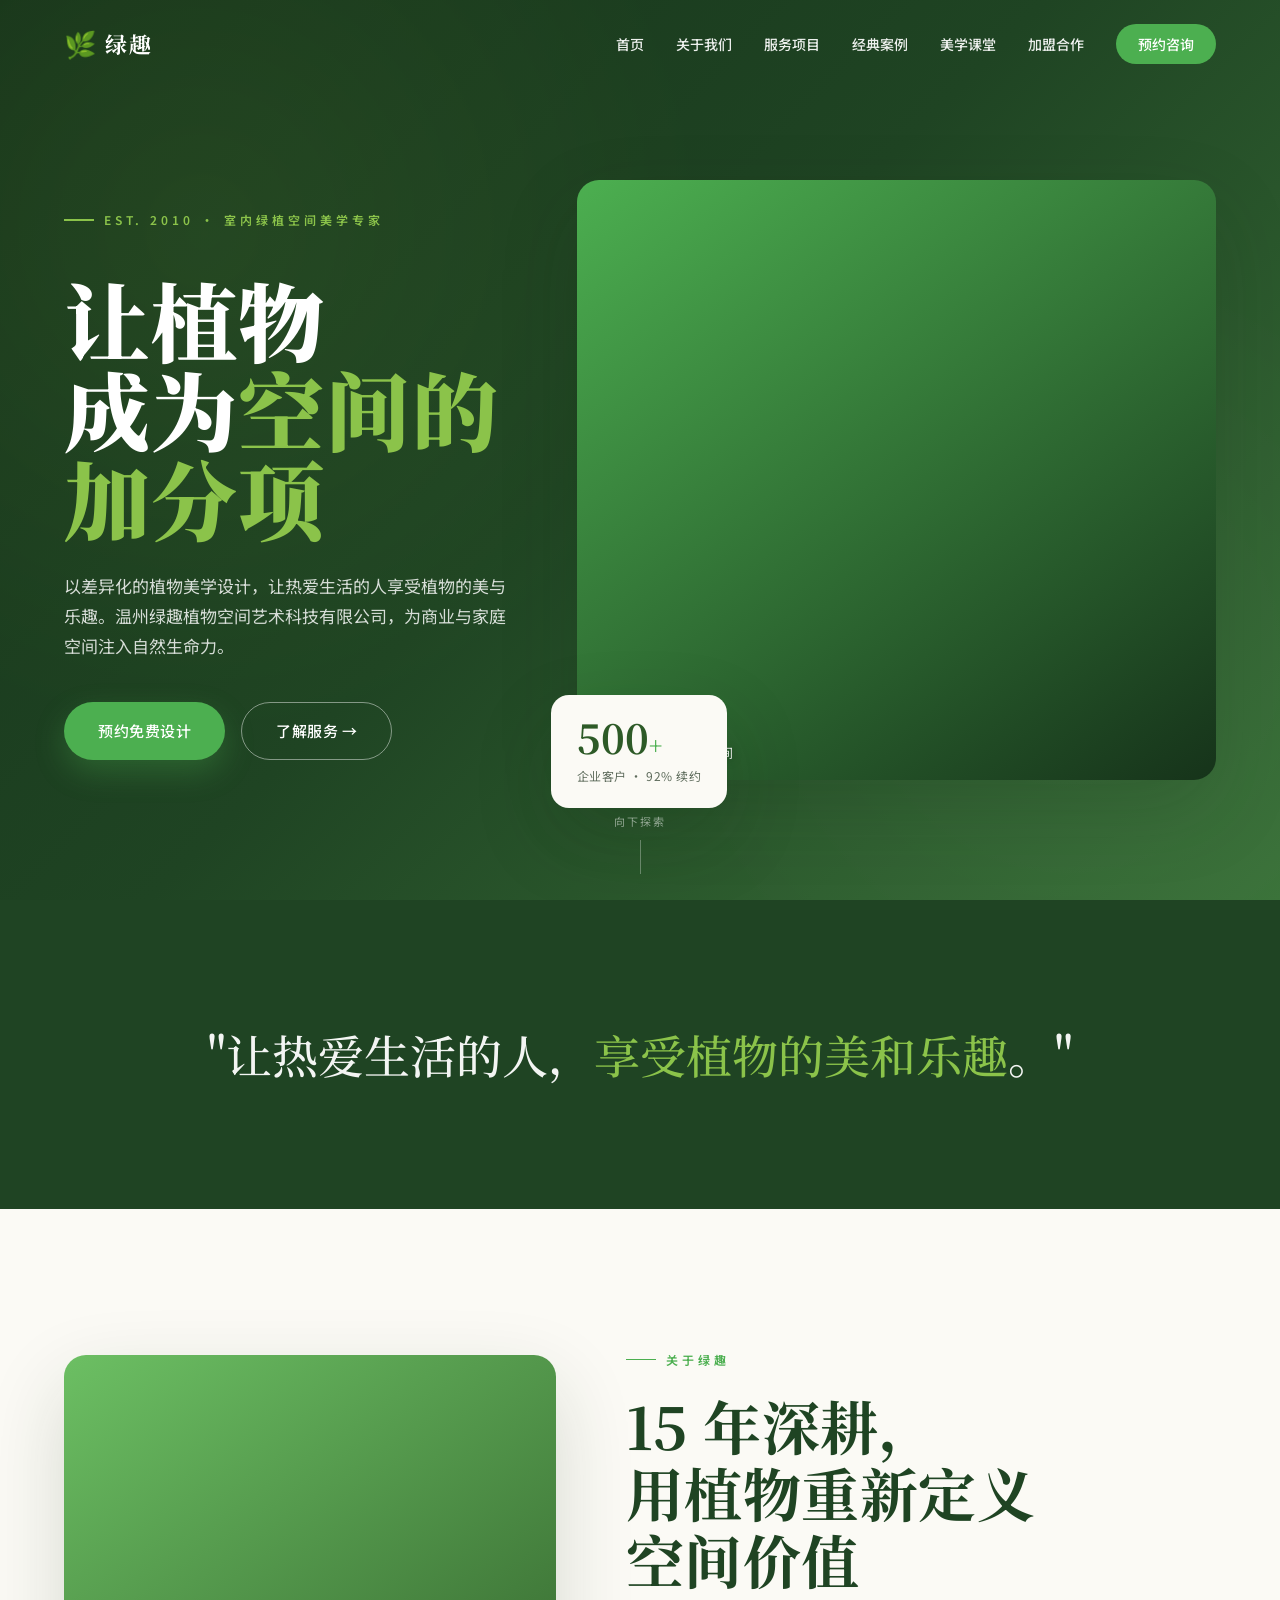
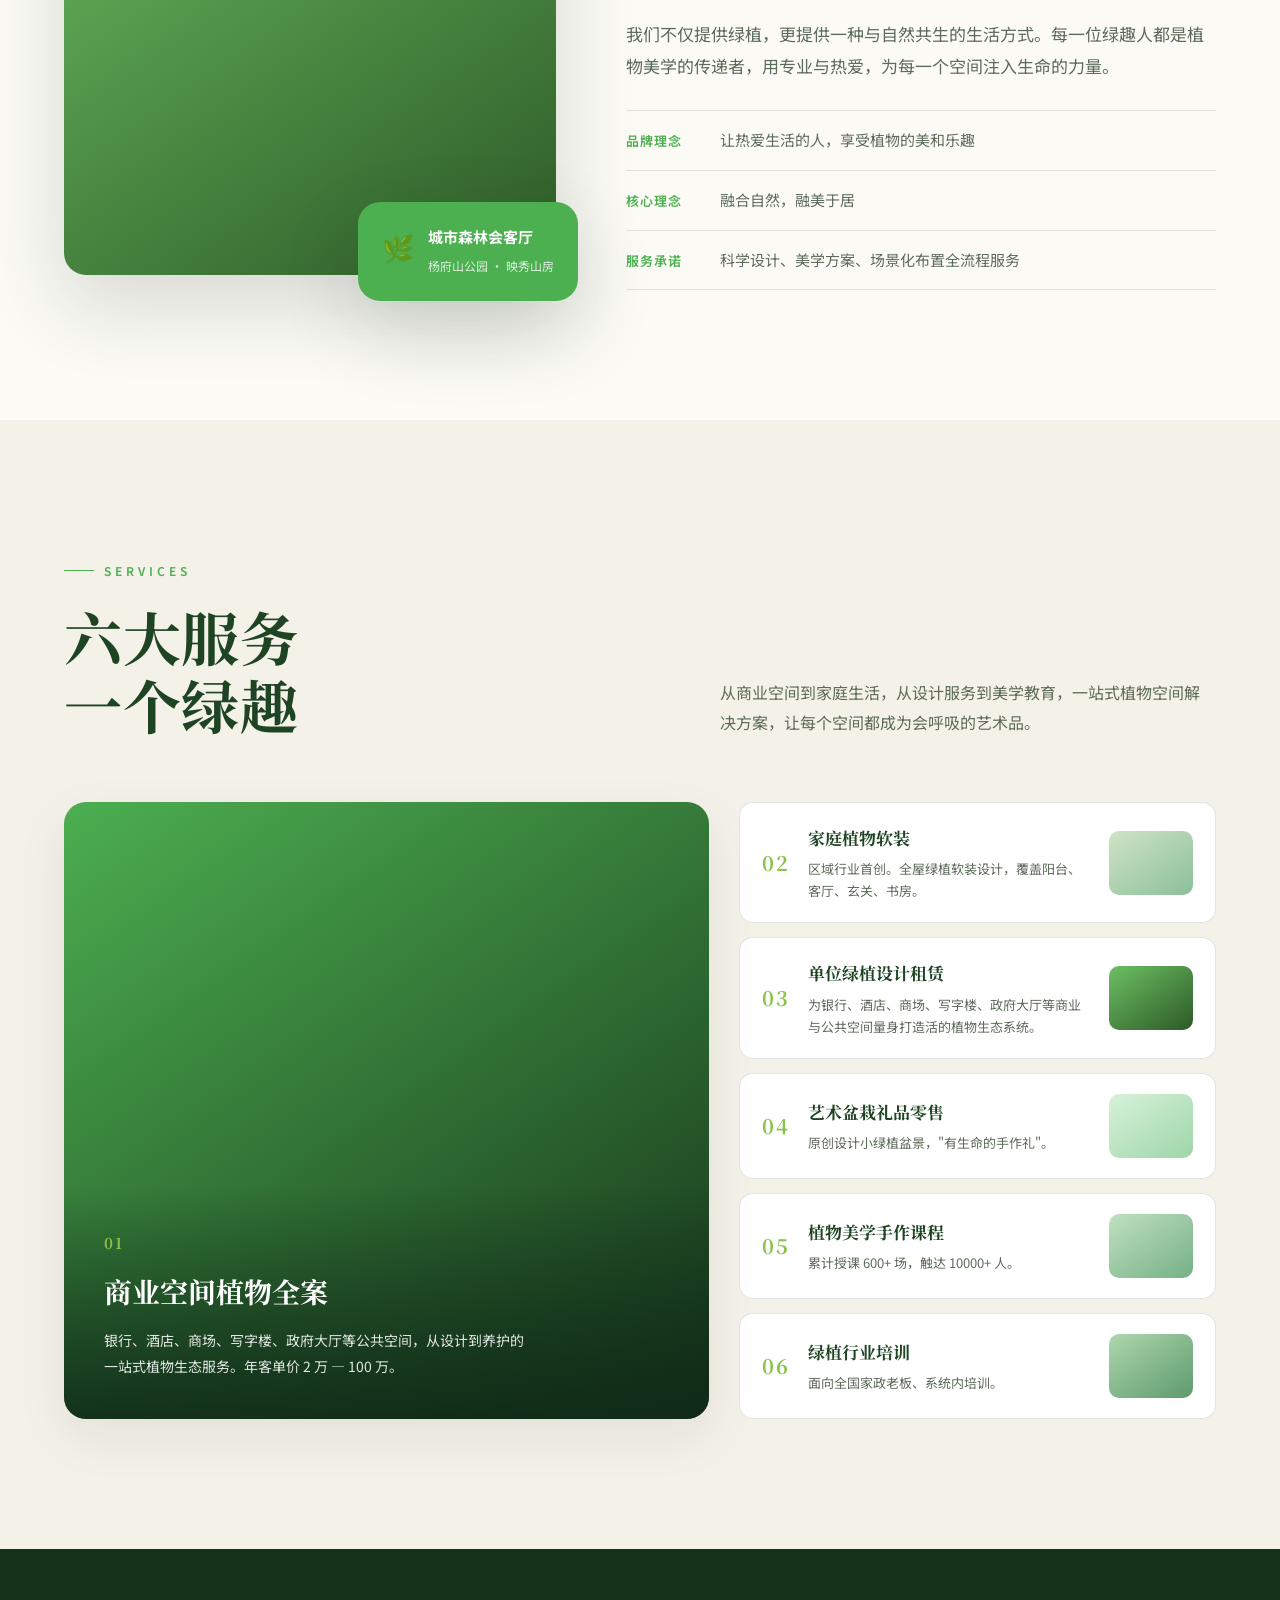
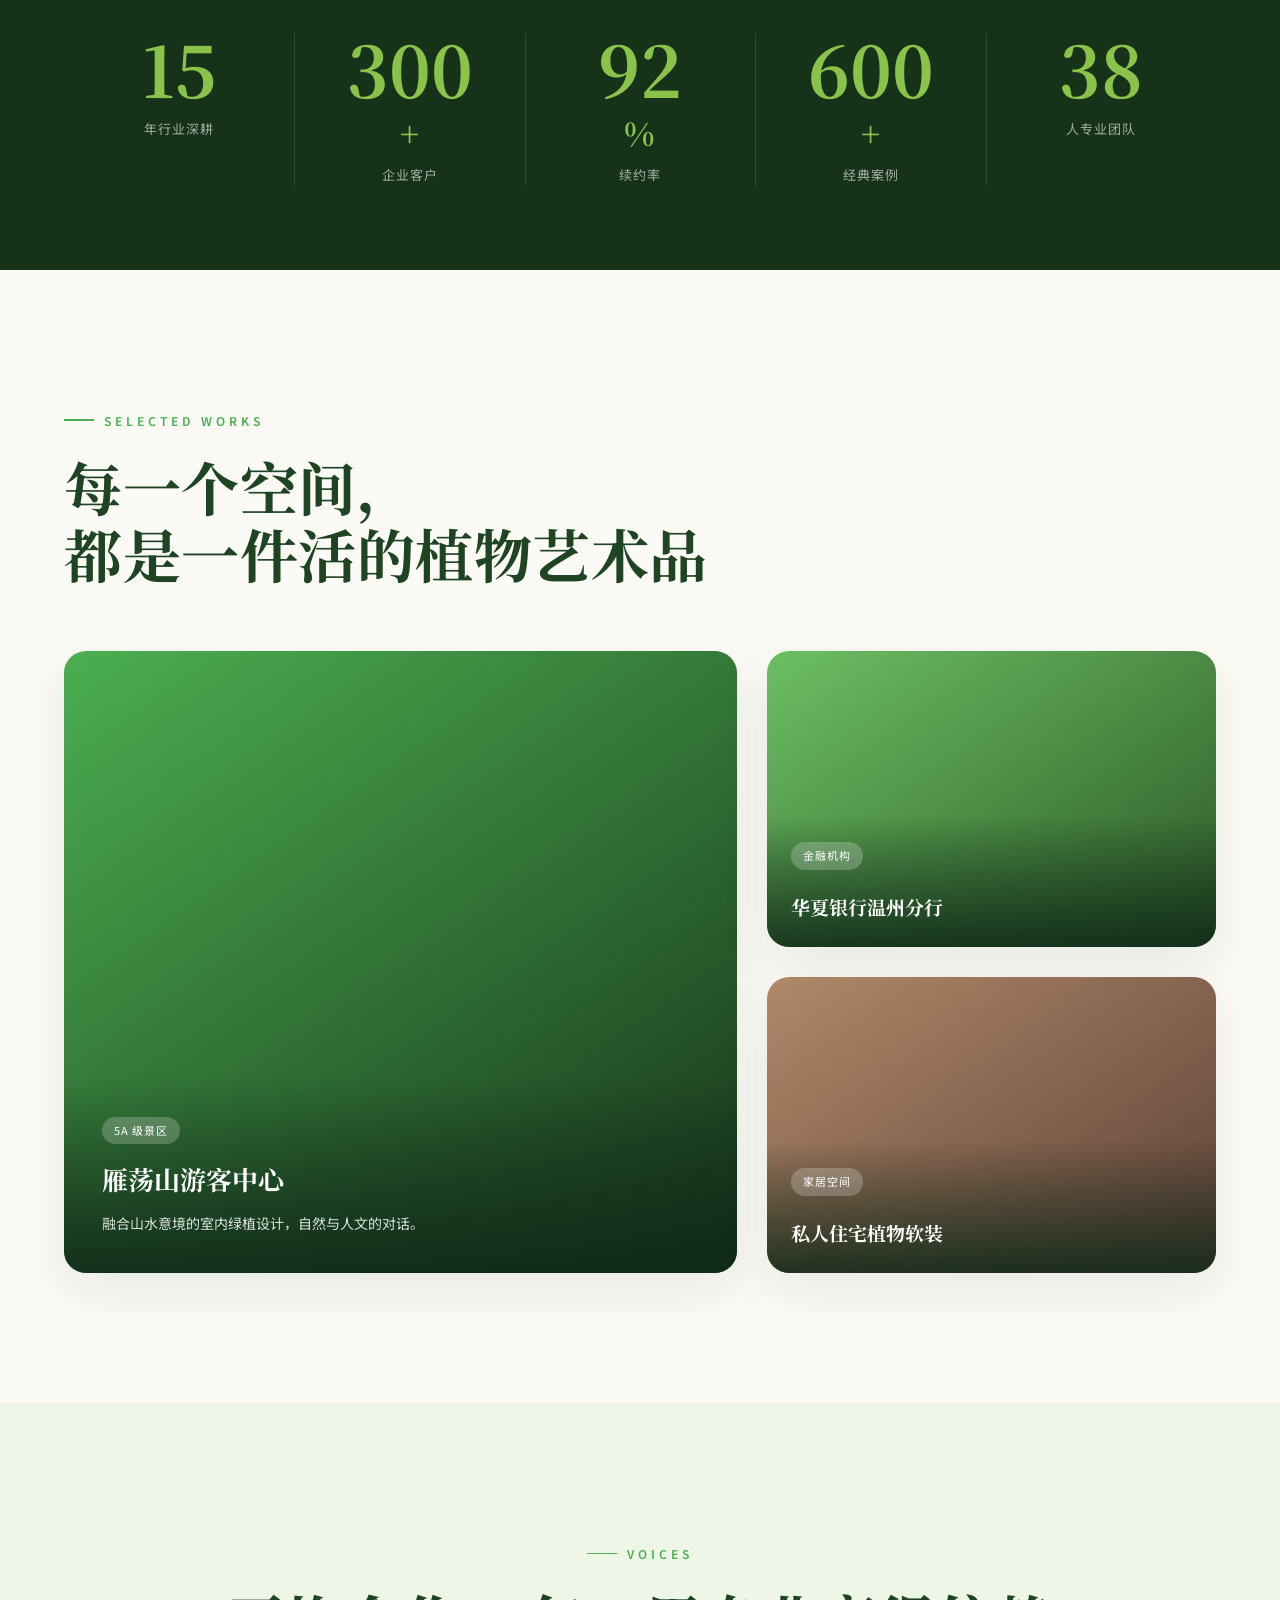
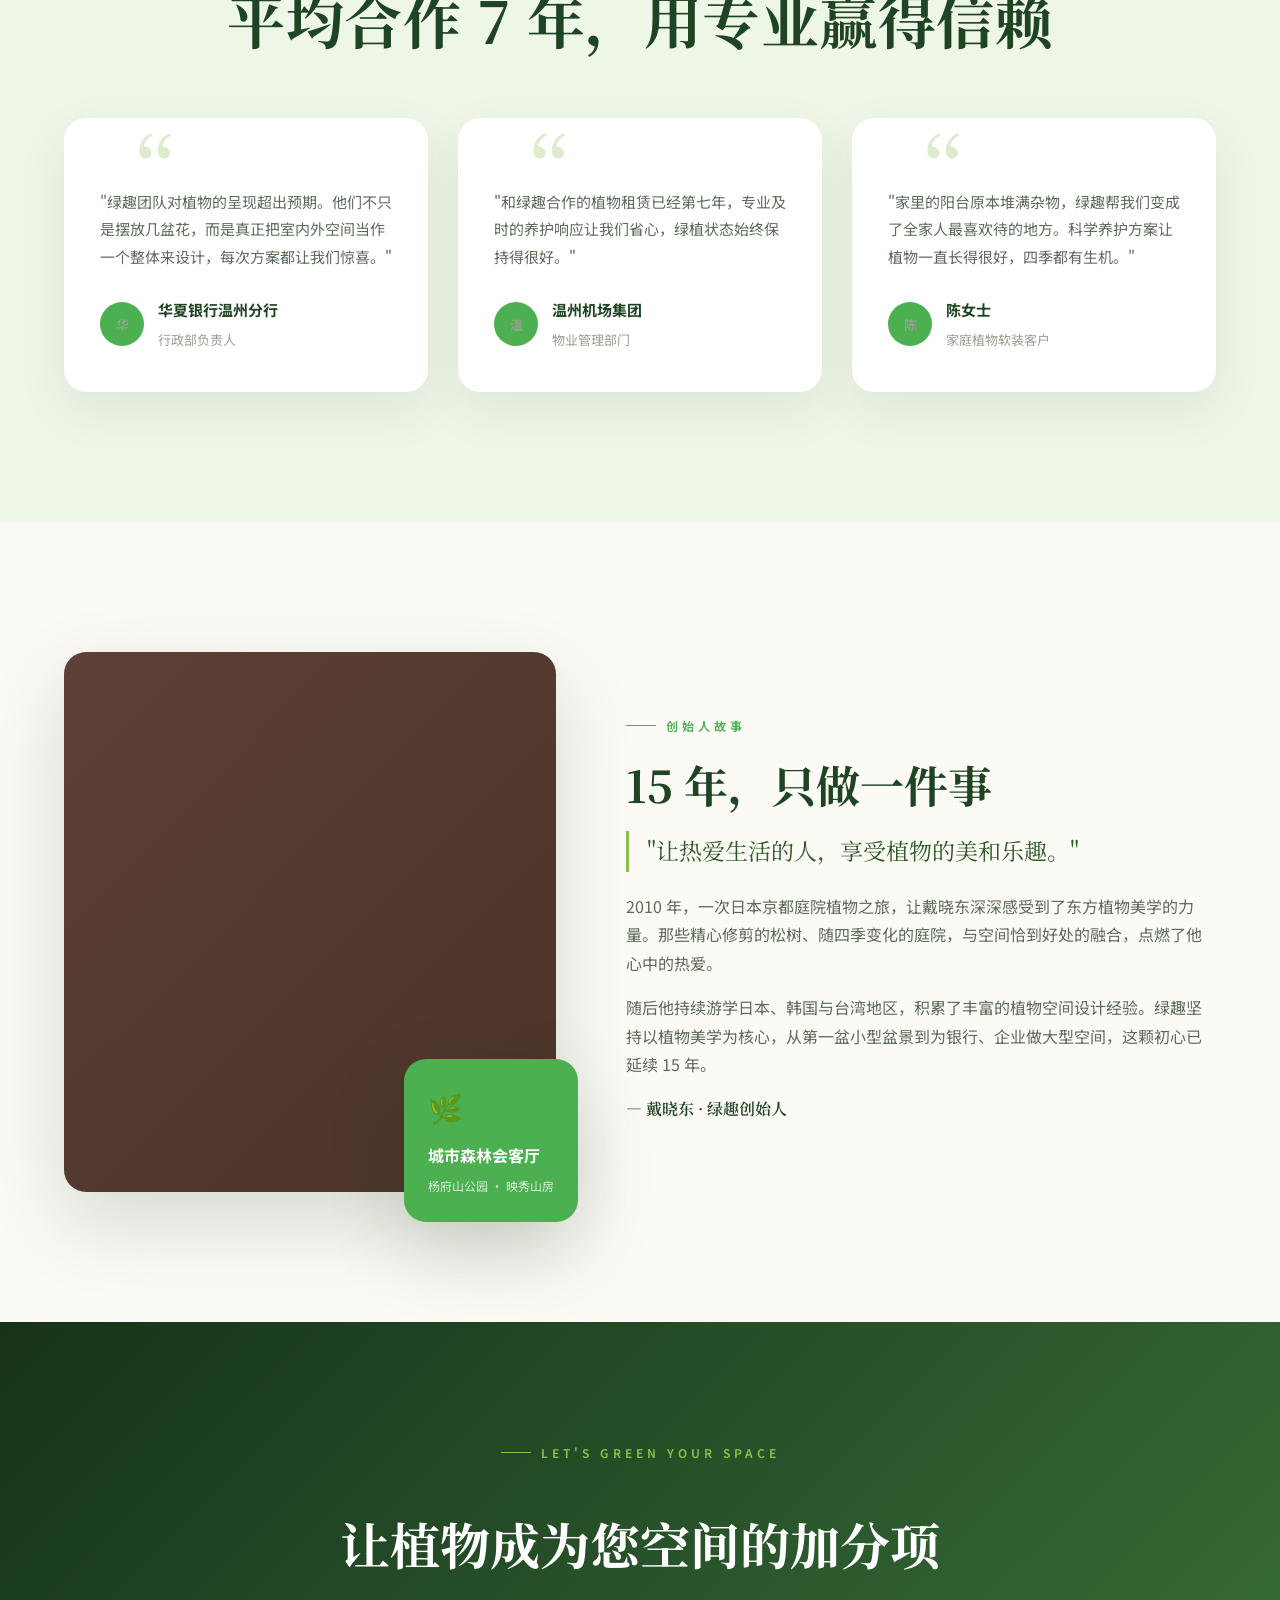
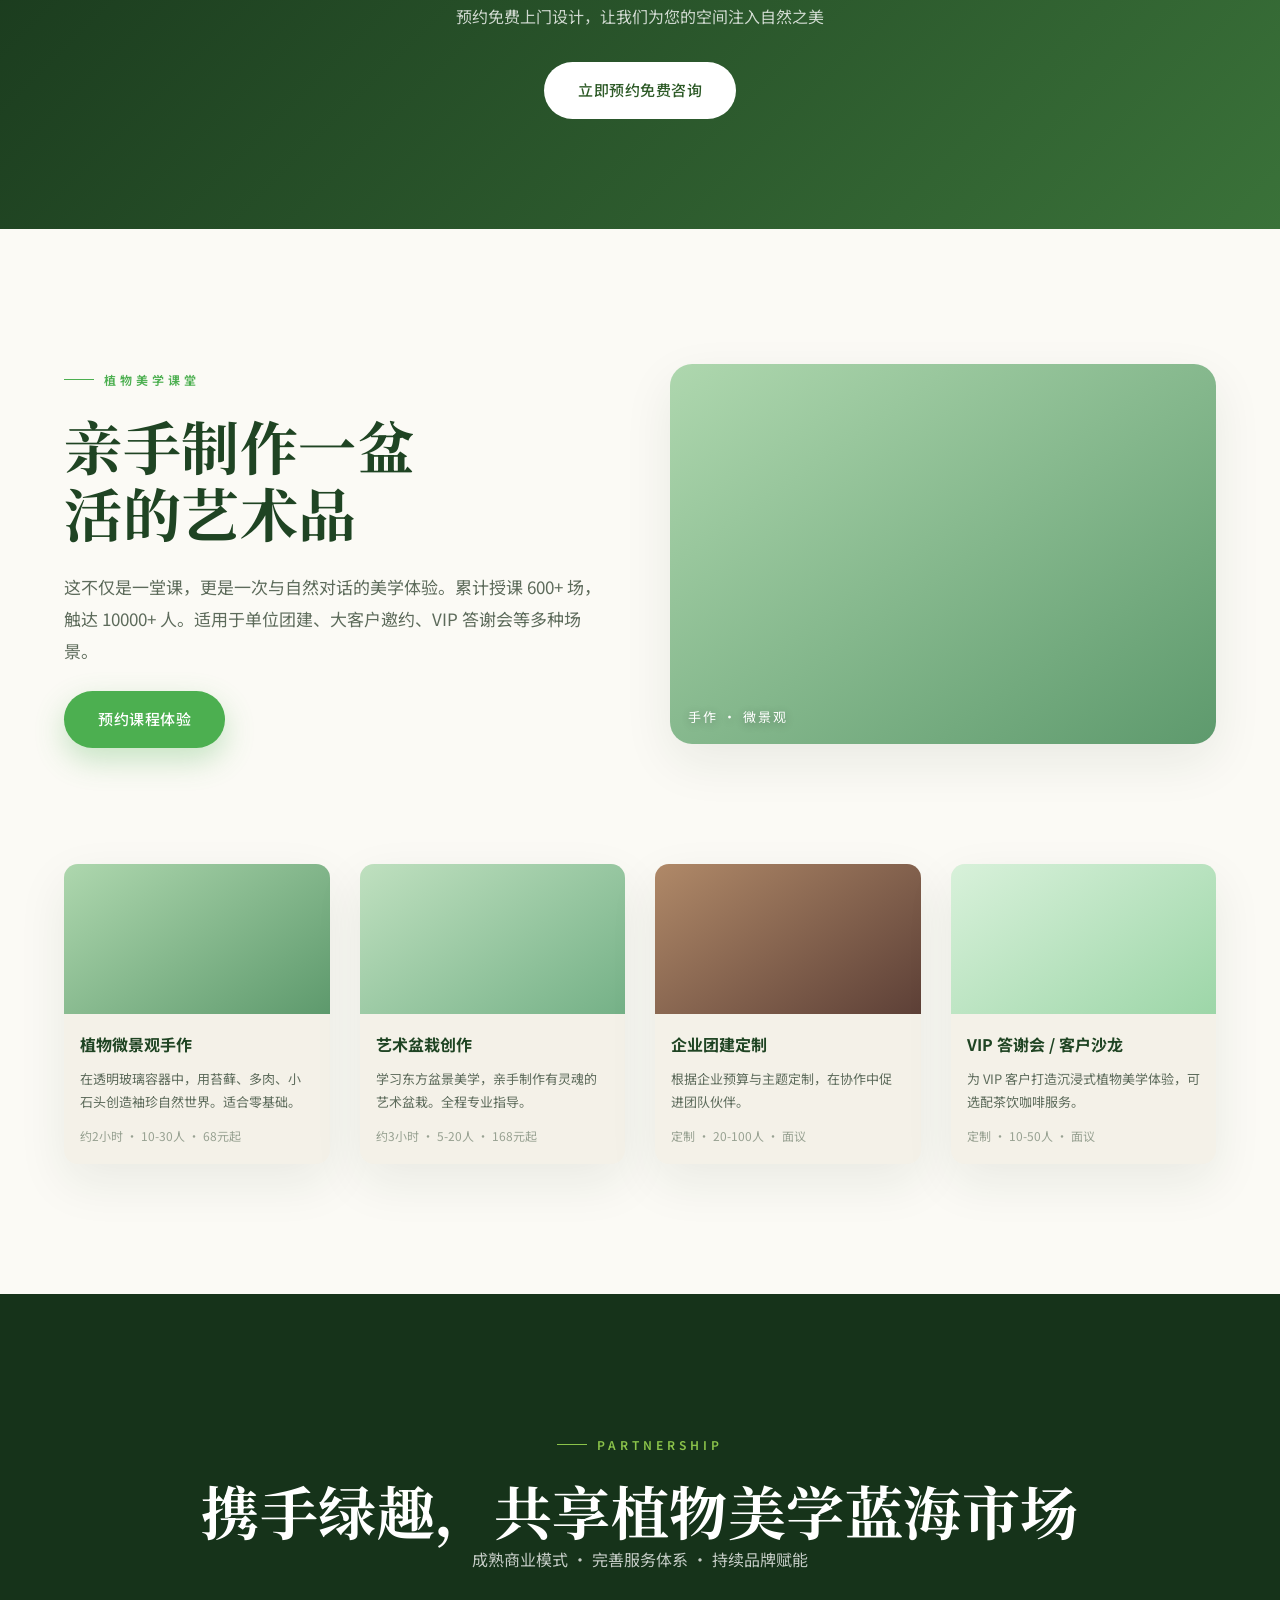
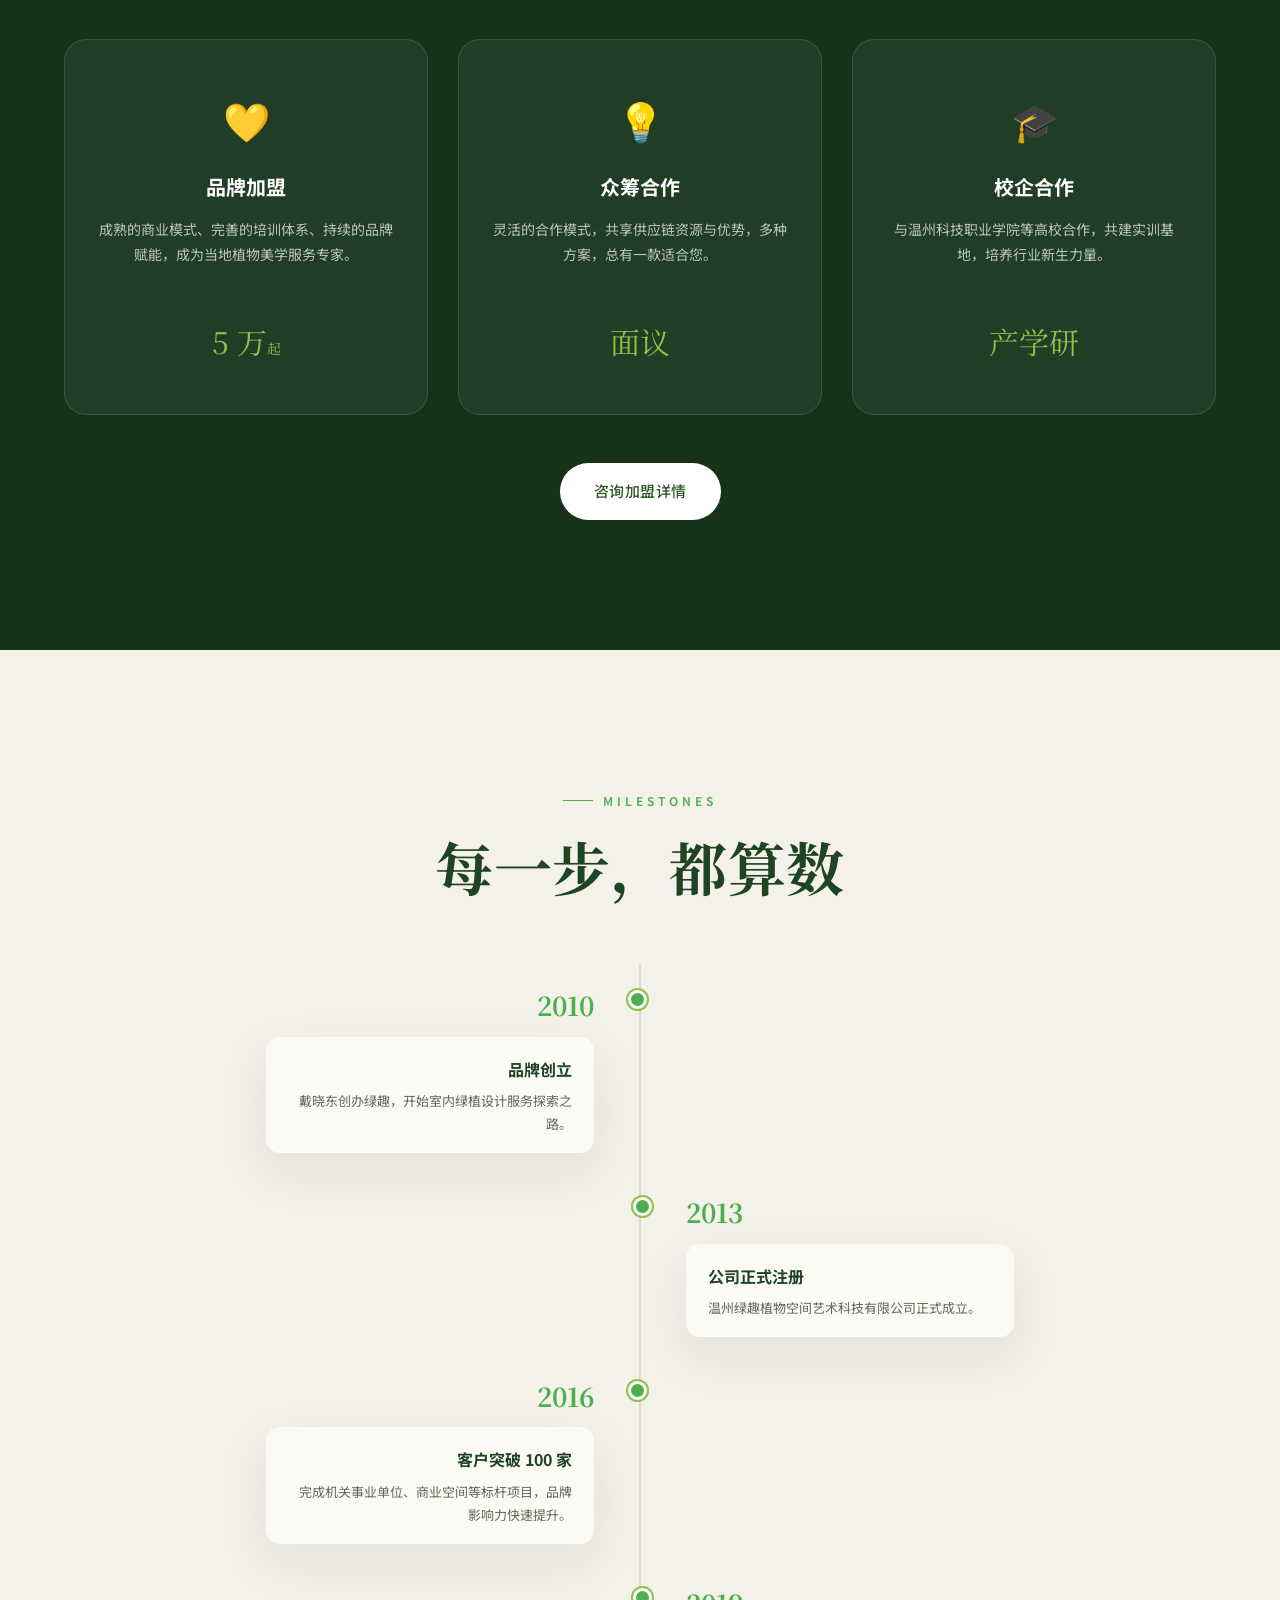
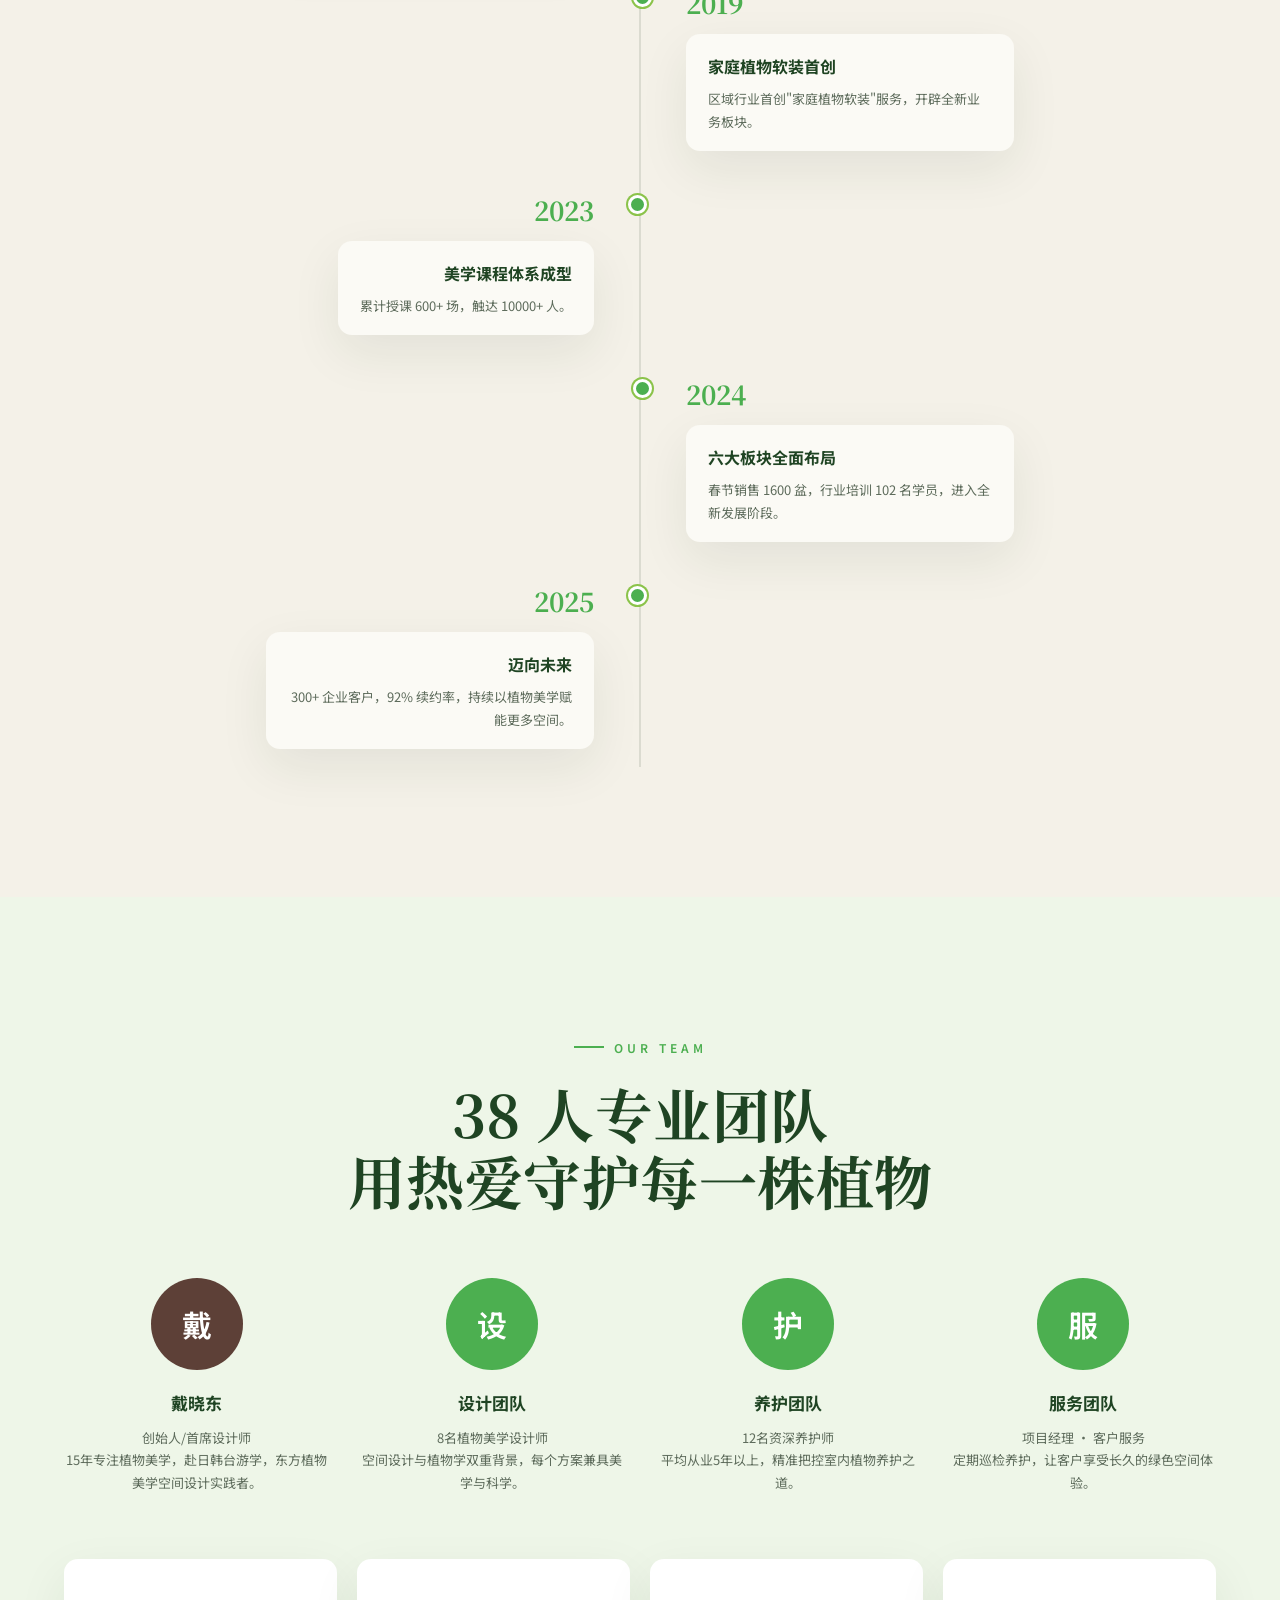
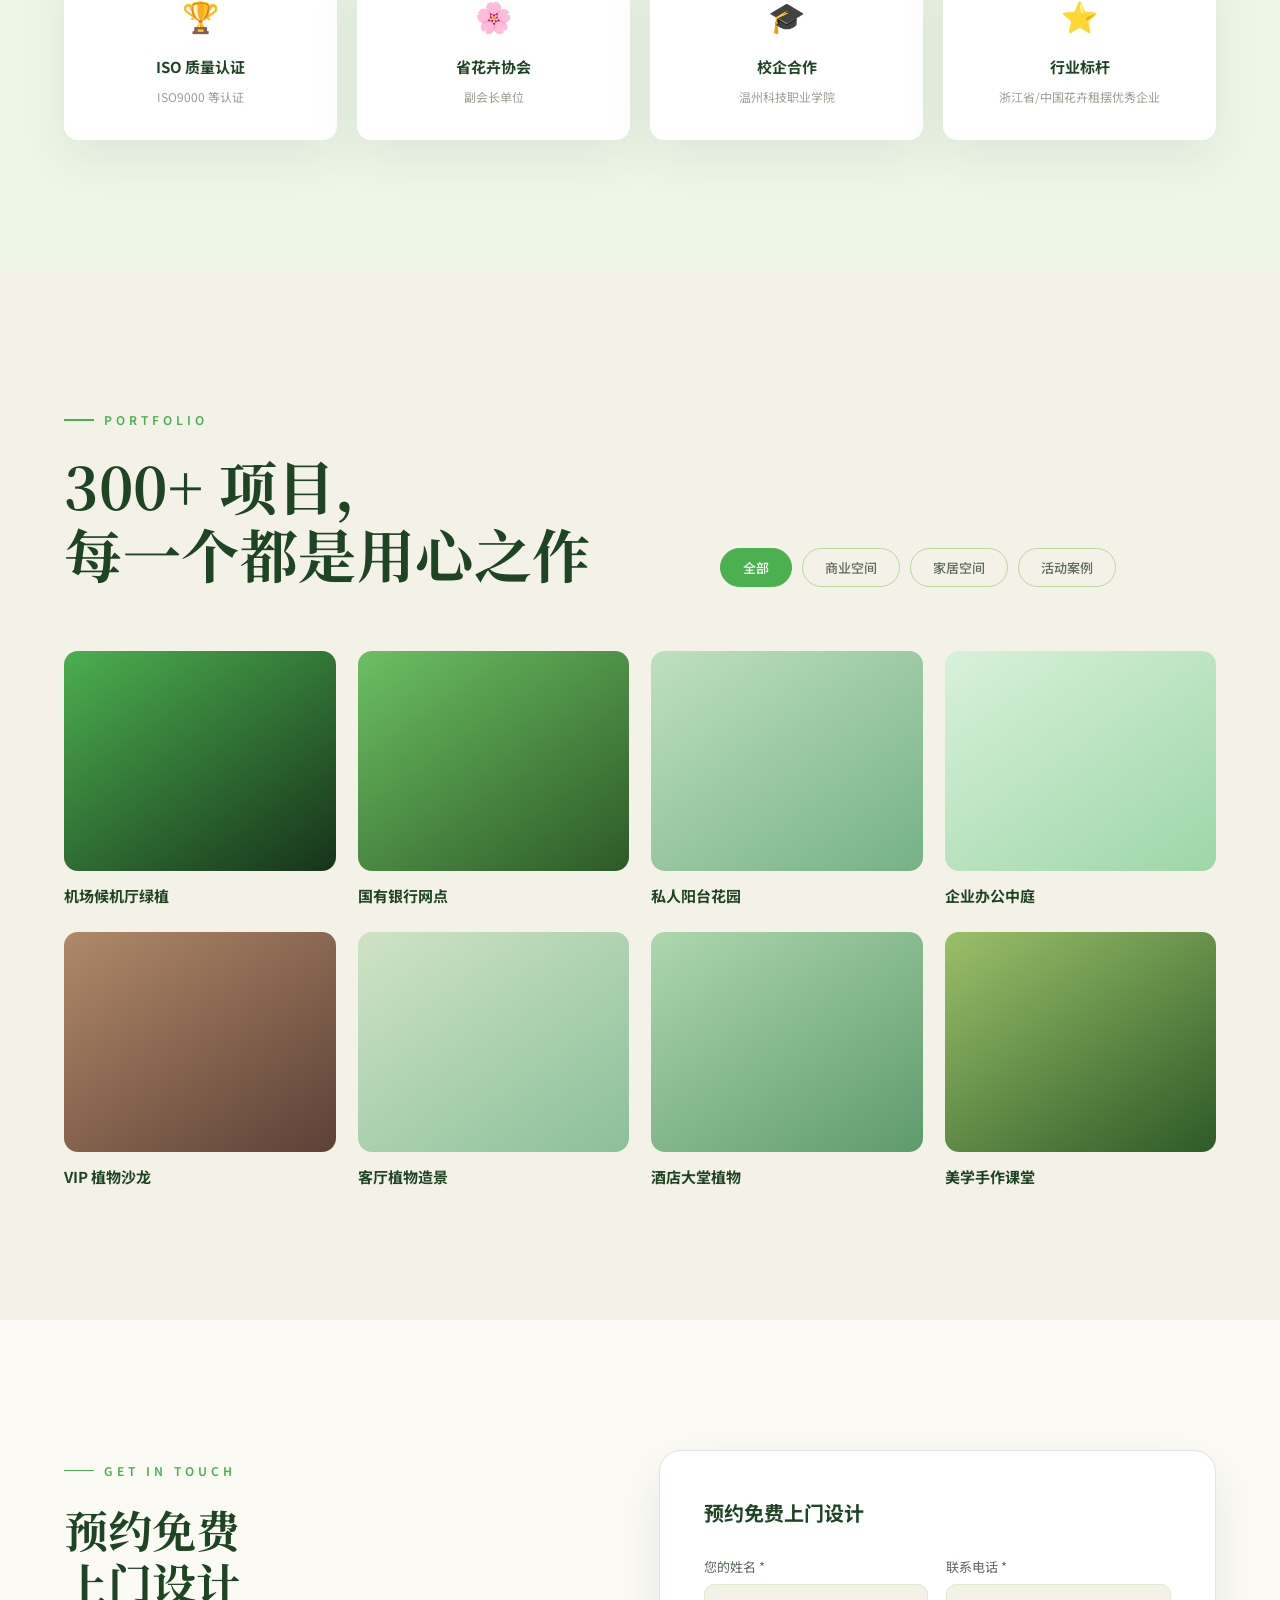
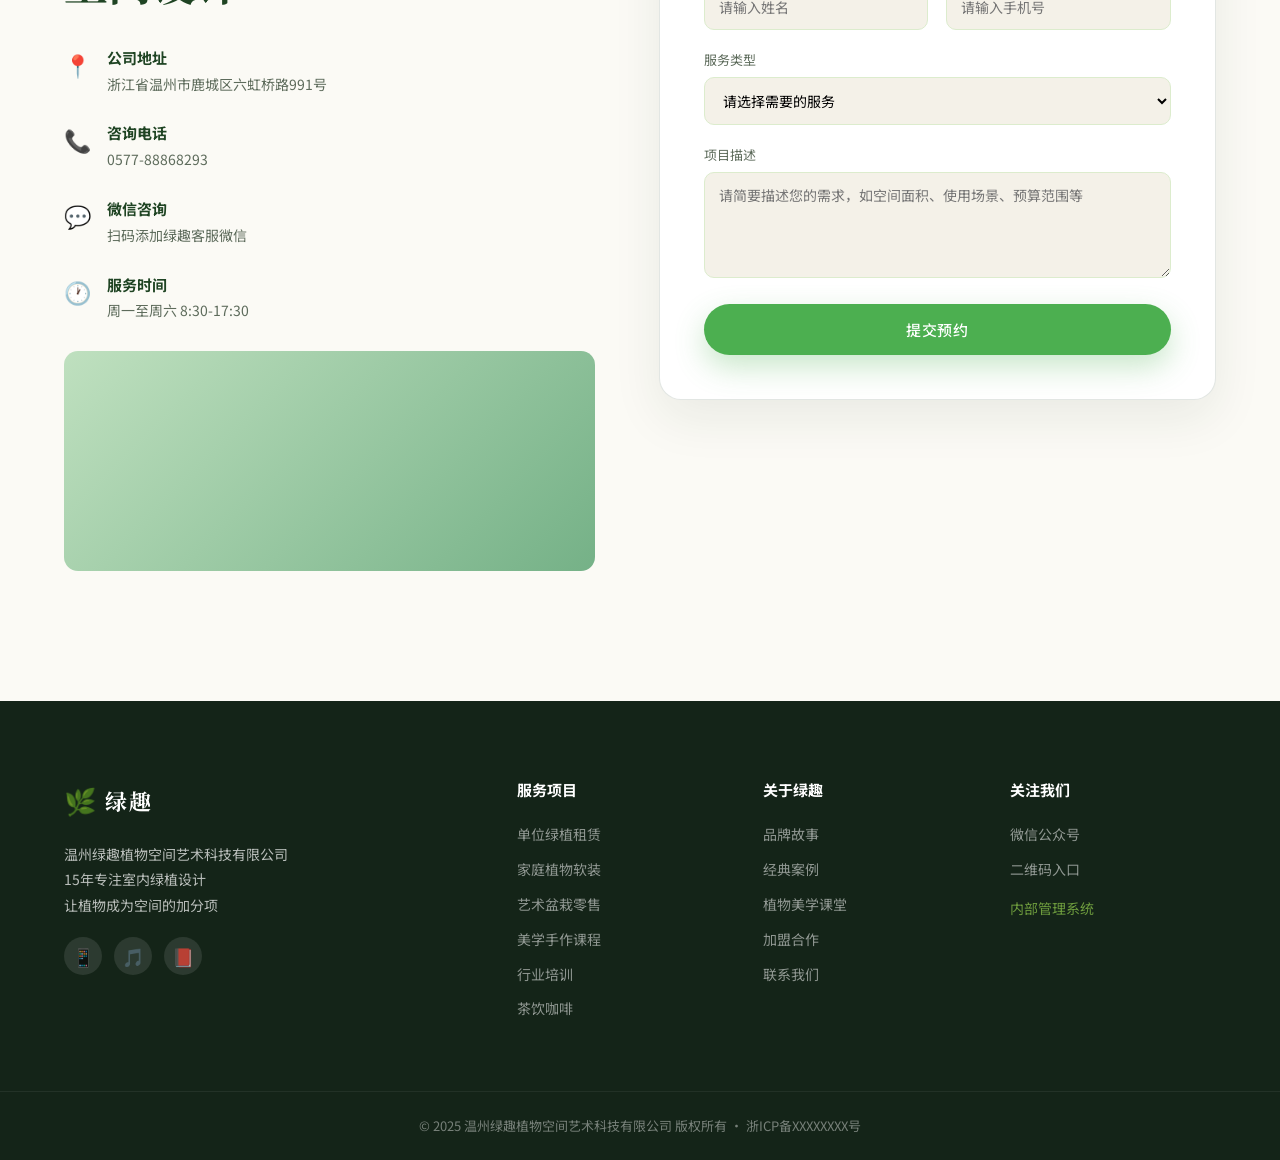
==== commit d499a3bc: "refactor(site): 高级编辑式杂志排版 + 叶片彻底重画为带柄真叶（根除爱心形状）" ====
--- a/web/index.html
+++ b/web/index.html
@@ -18,7 +18,7 @@
   </script>
   <link rel="preconnect" href="https://fonts.googleapis.com">
   <link rel="preconnect" href="https://fonts.gstatic.com" crossorigin>
-  <link href="https://fonts.googleapis.com/css2?family=Noto+Serif+SC:wght@400;600;700&family=Noto+Sans+SC:wght@300;400;500;600&display=swap" rel="stylesheet">
+  <link href="https://fonts.googleapis.com/css2?family=Noto+Serif+SC:wght@400;500;600;700;900&family=Noto+Sans+SC:wght@300;400;500;600&display=swap" rel="stylesheet">
   <link rel="stylesheet" href="styles.css">
 </head>
 <body>
@@ -46,157 +46,151 @@
   </nav>
 
   <!-- Hero -->
-  <section class="hero" id="home">
+  <header class="hero" id="home">
     <div class="hero-bg"></div>
-    <div class="hero-inner">
+    <div class="container hero-inner">
       <div class="hero-text">
-        <div class="hero-tag">15年专注 · 室内绿植空间美学专家</div>
-        <h1 class="hero-title">让植物成为<br><span class="hl">空间的加分项</span></h1>
+        <span class="kicker kicker-light">EST. 2010 · 室内绿植空间美学专家</span>
+        <h1 class="hero-title">让植物<br>成为<span class="hl">空间的加分项</span></h1>
         <p class="hero-desc">以差异化的植物美学设计，让热爱生活的人享受植物的美与乐趣。温州绿趣植物空间艺术科技有限公司，为商业与家庭空间注入自然生命力。</p>
         <div class="hero-actions">
           <a href="#contact" class="btn btn-primary">预约免费设计</a>
-          <a href="#services" class="btn btn-outline-light">了解服务 →</a>
-        </div>
-      </div>
-      <div class="hero-collage">
-        <div class="c-main ph g-forest" data-label="阳光 · 绿植 · 空间"></div>
-        <div class="c-sub ph g-brown" data-label="植物美学细节"></div>
-        <div class="c-badge">
-          <span>🌱</span>
-          <div><strong>500+ 企业客户</strong><small>· 92% 续约率</small></div>
-        </div>
-      </div>
-    </div>
-    <div class="scroll-hint"><span>向下探索</span><div class="scroll-line"></div></div>
+          <a href="#services" class="btn btn-ghost-light">了解服务 →</a>
+        </div>
+      </div>
+      <div class="hero-media reveal">
+        <figure class="hero-figure">
+          <div class="hero-photo g-forest"></div>
+          <figcaption class="hero-cap">阳光 · 绿植 · 空间</figcaption>
+        </figure>
+        <div class="hero-stat">
+          <strong>500<span>+</span></strong>
+          <small>企业客户 · 92% 续约</small>
+        </div>
+      </div>
+    </div>
+    <div class="scroll-hint"><span>向下探索</span><i></i></div>
+  </header>
+
+  <!-- 理念宣言 -->
+  <section class="manifesto">
+    <div class="container">
+      <p class="manifesto-text reveal">"让热爱生活的人，<em>享受植物的美和乐趣</em>。"</p>
+    </div>
   </section>
 
   <!-- 关于 / 品牌理念 -->
   <section class="section about" id="about">
-    <div class="container mag-grid about-grid">
-      <div class="about-visual reveal">
-        <div class="v-main ph g-moss" data-label="绿趣植物美学空间"></div>
-        <div class="v-chip"><span>🌿</span><strong>城市森林会客厅</strong><small>杨府山公园 · 映秀山房</small></div>
+    <div class="container about-grid">
+      <div class="about-media reveal">
+        <div class="about-photo g-moss"></div>
+        <div class="about-chip">
+          <span>🌿</span>
+          <div><strong>城市森林会客厅</strong><small>杨府山公园 · 映秀山房</small></div>
+        </div>
       </div>
       <div class="about-text reveal">
-        <div class="eyebrow">关于绿趣</div>
-        <h2 class="section-title">15年深耕，<br>用植物美学重新定义空间价值</h2>
-        <p class="quote">"让热爱生活的人，享受植物的美和乐趣。"</p>
-        <p>我们不仅提供绿植，更提供一种与自然共生的生活方式。每一位绿趣人都是植物美学的传递者，用专业与热爱，为每一个空间注入生命的力量。</p>
+        <span class="kicker">关于绿趣</span>
+        <h2 class="display">15 年深耕，<br>用植物重新定义<br>空间价值</h2>
+        <p class="lead">我们不仅提供绿植，更提供一种与自然共生的生活方式。每一位绿趣人都是植物美学的传递者，用专业与热爱，为每一个空间注入生命的力量。</p>
         <ul class="value-list">
-          <li><strong>品牌理念：</strong>让热爱生活的人，享受植物的美和乐趣</li>
-          <li><strong>核心理念：</strong>融合自然，融美于居</li>
-          <li><strong>服务承诺：</strong>科学设计、美学方案、场景化布置全流程服务</li>
+          <li><span>品牌理念</span>让热爱生活的人，享受植物的美和乐趣</li>
+          <li><span>核心理念</span>融合自然，融美于居</li>
+          <li><span>服务承诺</span>科学设计、美学方案、场景化布置全流程服务</li>
         </ul>
       </div>
     </div>
   </section>
 
-  <!-- 服务项目（6 列不对称杂志网格） -->
+  <!-- 服务项目（1 大 + 5 小，编号式编辑排版） -->
   <section class="section services" id="services">
     <div class="container">
-      <div class="section-head split reveal">
+      <div class="sec-head split reveal">
         <div>
-          <div class="eyebrow">服务项目</div>
-          <h2 class="section-title">六大服务<br>一个绿趣</h2>
-        </div>
-        <p class="section-lead">从商业空间到家庭生活，从设计服务到美学教育，一站式植物空间解决方案，让每个空间都成为会呼吸的艺术品。</p>
-      </div>
-      <div class="svc-grid">
-        <article class="svc-card svc-1 reveal">
-          <div class="svc-visual g-forest"></div>
-          <div class="svc-body">
-            <div class="svc-num">01</div>
+          <span class="kicker">Services</span>
+          <h2 class="display">六大服务<br>一个绿趣</h2>
+        </div>
+        <p class="sec-lead">从商业空间到家庭生活，从设计服务到美学教育，一站式植物空间解决方案，让每个空间都成为会呼吸的艺术品。</p>
+      </div>
+
+      <div class="svc-layout">
+        <article class="svc-feature reveal">
+          <div class="svc-feature-media g-forest"></div>
+          <div class="svc-feature-body">
+            <span class="svc-index">01</span>
             <h3>商业空间植物全案</h3>
             <p>银行、酒店、商场、写字楼、政府大厅等公共空间，从设计到养护的一站式植物生态服务。年客单价 2 万 — 100 万。</p>
           </div>
         </article>
-        <article class="svc-card svc-2 reveal">
-          <div class="svc-visual g-sage"></div>
-          <div class="svc-body">
-            <div class="svc-num">02</div>
-            <h3>家庭植物软装</h3>
-            <p>区域行业首创。全屋绿植软装设计，覆盖阳台、客厅、玄关、书房。</p>
-          </div>
-        </article>
-        <article class="svc-card svc-3 reveal">
-          <div class="svc-visual g-moss"></div>
-          <div class="svc-body">
-            <div class="svc-num">03</div>
-            <h3>单位绿植设计租赁</h3>
-            <p>为银行、酒店、商场、写字楼、政府大厅等商业与公共空间量身打造活的植物生态系统。</p>
-          </div>
-        </article>
-        <article class="svc-card svc-4 reveal">
-          <div class="svc-visual g-mint"></div>
-          <div class="svc-body">
-            <div class="svc-num">04</div>
-            <h3>艺术盆栽礼品零售</h3>
-            <p>原创设计小绿植盆景，"有生命的手作礼"。</p>
-          </div>
-        </article>
-        <article class="svc-card svc-5 reveal">
-          <div class="svc-visual g-leaf"></div>
-          <div class="svc-body">
-            <div class="svc-num">05</div>
-            <h3>植物美学手作课程</h3>
-            <p>累计授课 600+ 场，触达 10000+ 人。</p>
-          </div>
-        </article>
-        <article class="svc-card svc-6 reveal">
-          <div class="svc-visual g-fern"></div>
-          <div class="svc-body">
-            <div class="svc-num">06</div>
-            <h3>绿植行业培训</h3>
-            <p>面向全国家政老板、系统内培训。</p>
-          </div>
-        </article>
-      </div>
-    </div>
-  </section>
-
-  <!-- 数据条 -->
+
+        <div class="svc-list">
+          <article class="svc-row reveal">
+            <span class="svc-index">02</span>
+            <div class="svc-row-text"><h4>家庭植物软装</h4><p>区域行业首创。全屋绿植软装设计，覆盖阳台、客厅、玄关、书房。</p></div>
+            <span class="svc-thumb g-sage"></span>
+          </article>
+          <article class="svc-row reveal">
+            <span class="svc-index">03</span>
+            <div class="svc-row-text"><h4>单位绿植设计租赁</h4><p>为银行、酒店、商场、写字楼、政府大厅等商业与公共空间量身打造活的植物生态系统。</p></div>
+            <span class="svc-thumb g-moss"></span>
+          </article>
+          <article class="svc-row reveal">
+            <span class="svc-index">04</span>
+            <div class="svc-row-text"><h4>艺术盆栽礼品零售</h4><p>原创设计小绿植盆景，"有生命的手作礼"。</p></div>
+            <span class="svc-thumb g-mint"></span>
+          </article>
+          <article class="svc-row reveal">
+            <span class="svc-index">05</span>
+            <div class="svc-row-text"><h4>植物美学手作课程</h4><p>累计授课 600+ 场，触达 10000+ 人。</p></div>
+            <span class="svc-thumb g-leaf"></span>
+          </article>
+          <article class="svc-row reveal">
+            <span class="svc-index">06</span>
+            <div class="svc-row-text"><h4>绿植行业培训</h4><p>面向全国家政老板、系统内培训。</p></div>
+            <span class="svc-thumb g-fern"></span>
+          </article>
+        </div>
+      </div>
+    </div>
+  </section>
+
+  <!-- 数据条（巨型数字） -->
   <section class="stats">
     <div class="container stats-grid">
       <div class="stat-item reveal"><strong>15</strong><span>年行业深耕</span></div>
-      <div class="stat-item reveal"><strong>300+</strong><span>企业客户</span></div>
-      <div class="stat-item reveal"><strong>92%</strong><span>续约率</span></div>
-      <div class="stat-item reveal"><strong>600+</strong><span>经典案例</span></div>
+      <div class="stat-item reveal"><strong>300<span>+</span></strong><span>企业客户</span></div>
+      <div class="stat-item reveal"><strong>92<span>%</span></strong><span>续约率</span></div>
+      <div class="stat-item reveal"><strong>600<span>+</span></strong><span>经典案例</span></div>
       <div class="stat-item reveal"><strong>38</strong><span>人专业团队</span></div>
     </div>
   </section>
 
-  <!-- 经典案例 -->
+  <!-- 经典案例（一大带两小） -->
   <section class="section cases" id="cases">
     <div class="container">
-      <div class="section-head reveal">
-        <div class="eyebrow">经典案例</div>
-        <h2 class="section-title">每一个空间，<br>都是一件活的植物艺术品</h2>
-      </div>
-      <div class="cases-grid">
-        <article class="case-card lg reveal">
-          <div class="case-visual g-forest"></div>
+      <div class="sec-head reveal">
+        <span class="kicker">Selected Works</span>
+        <h2 class="display">每一个空间，<br>都是一件活的植物艺术品</h2>
+      </div>
+      <div class="cases-layout">
+        <article class="case-feature reveal">
+          <div class="case-media g-forest"></div>
           <div class="case-info">
-            <span class="case-tag">5A级景区</span>
+            <span class="case-tag">5A 级景区</span>
             <h3>雁荡山游客中心</h3>
             <p>融合山水意境的室内绿植设计，自然与人文的对话。</p>
           </div>
         </article>
-        <article class="case-card sm reveal">
-          <div class="case-visual g-moss"></div>
-          <div class="case-info">
-            <span class="case-tag">金融机构</span>
-            <h3>华夏银行温州分行</h3>
-            <p>金融空间的植物美学设计</p>
-          </div>
-        </article>
-        <article class="case-card sm2 reveal">
-          <div class="case-visual g-brown"></div>
-          <div class="case-info">
-            <span class="case-tag">家居空间</span>
-            <h3>私人住宅植物软装</h3>
-            <p>全屋绿植设计，自然融入生活</p>
-          </div>
-        </article>
+        <div class="case-stack">
+          <article class="case-mini reveal">
+            <div class="case-mini-media g-moss"></div>
+            <div class="case-mini-info"><span class="case-tag">金融机构</span><h4>华夏银行温州分行</h4></div>
+          </article>
+          <article class="case-mini reveal">
+            <div class="case-mini-media g-brown"></div>
+            <div class="case-mini-info"><span class="case-tag">家居空间</span><h4>私人住宅植物软装</h4></div>
+          </article>
+        </div>
       </div>
     </div>
   </section>
@@ -204,9 +198,9 @@
   <!-- 客户心声 -->
   <section class="section voices">
     <div class="container">
-      <div class="section-head center reveal">
-        <div class="eyebrow">客户心声</div>
-        <h2 class="section-title">平均合作 7 年，用专业赢得信赖</h2>
+      <div class="sec-head center reveal">
+        <span class="kicker">Voices</span>
+        <h2 class="display">平均合作 7 年，用专业赢得信赖</h2>
       </div>
       <div class="voices-grid">
         <blockquote class="voice reveal">
@@ -227,18 +221,18 @@
 
   <!-- 创始人 -->
   <section class="section founder">
-    <div class="container mag-grid founder-grid">
-      <div class="founder-visual reveal">
+    <div class="container founder-grid">
+      <div class="founder-media reveal">
         <div class="founder-photo"></div>
         <div class="founder-card"><span>🌿</span><strong>城市森林会客厅</strong><small>杨府山公园 · 映秀山房</small></div>
       </div>
       <div class="founder-text reveal">
-        <div class="eyebrow">创始人故事</div>
-        <h2>15年，只做一件事</h2>
+        <span class="kicker">创始人故事</span>
+        <h2 class="display-sm">15 年，只做一件事</h2>
         <p class="quote">"让热爱生活的人，享受植物的美和乐趣。"</p>
         <p>2010 年，一次日本京都庭院植物之旅，让戴晓东深深感受到了东方植物美学的力量。那些精心修剪的松树、随四季变化的庭院，与空间恰到好处的融合，点燃了他心中的热爱。</p>
         <p>随后他持续游学日本、韩国与台湾地区，积累了丰富的植物空间设计经验。绿趣坚持以植物美学为核心，从第一盆小型盆景到为银行、企业做大型空间，这颗初心已延续 15 年。</p>
-        <p><strong>戴晓东</strong><br>绿趣创始人 · 15年空间植物美学</p>
+        <p class="sign">— 戴晓东 · 绿趣创始人</p>
       </div>
     </div>
   </section>
@@ -246,8 +240,8 @@
   <!-- CTA 横幅 -->
   <section class="cta-band">
     <div class="container">
-      <div class="ic">🌿</div>
-      <h2>让植物成为您空间的加分项</h2>
+      <span class="kicker kicker-light">Let's green your space</span>
+      <h2 class="cta-title">让植物成为您空间的加分项</h2>
       <p>预约免费上门设计，让我们为您的空间注入自然之美</p>
       <a href="#contact" class="btn btn-light">立即预约免费咨询</a>
     </div>
@@ -255,19 +249,22 @@
 
   <!-- 美学课堂 -->
   <section class="section classroom" id="classroom">
-    <div class="container mag-grid classroom-grid">
+    <div class="container classroom-grid">
       <div class="classroom-text reveal">
-        <div class="eyebrow">植物美学课堂</div>
-        <h2 class="section-title">亲手制作一盆<br>活的艺术品</h2>
-        <p>这不仅是一堂课，更是一次与自然对话的美学体验。累计授课 600+ 场，触达 10000+ 人。适用于单位团建、大客户邀约、VIP 答谢会等多种场景。</p>
+        <span class="kicker">植物美学课堂</span>
+        <h2 class="display">亲手制作一盆<br>活的艺术品</h2>
+        <p class="lead">这不仅是一堂课，更是一次与自然对话的美学体验。累计授课 600+ 场，触达 10000+ 人。适用于单位团建、大客户邀约、VIP 答谢会等多种场景。</p>
         <a href="#contact" class="btn btn-primary">预约课程体验</a>
       </div>
-      <div class="classroom-visual reveal"></div>
+      <div class="classroom-media reveal">
+        <div class="classroom-photo g-fern"></div>
+        <span class="classroom-cap">手作 · 微景观</span>
+      </div>
       <div class="course-grid">
-        <div class="course-card reveal"><div class="course-img g-fern"></div><h4>植物微景观手作</h4><p>在透明玻璃容器中，用苔藓、多肉、小石头创造袖珍自然世界。适合零基础。</p><div class="course-meta">约2小时 · 10-30人 · 68元起</div></div>
-        <div class="course-card reveal"><div class="course-img g-leaf"></div><h4>艺术盆栽创作</h4><p>学习东方盆景美学，亲手制作有灵魂的艺术盆栽。全程专业指导。</p><div class="course-meta">约3小时 · 5-20人 · 168元起</div></div>
-        <div class="course-card reveal"><div class="course-img g-brown"></div><h4>企业团建定制</h4><p>根据企业预算与主题定制，在协作中促进团队伙伴。</p><div class="course-meta">定制 · 20-100人 · 面议</div></div>
-        <div class="course-card reveal"><div class="course-img g-mint"></div><h4>VIP答谢会 / 客户沙龙</h4><p>为 VIP 客户打造沉浸式植物美学体验，可选配茶饮咖啡服务。</p><div class="course-meta">定制 · 10-50人 · 面议</div></div>
+        <article class="course-card reveal"><div class="course-img g-fern"></div><h4>植物微景观手作</h4><p>在透明玻璃容器中，用苔藓、多肉、小石头创造袖珍自然世界。适合零基础。</p><div class="course-meta">约2小时 · 10-30人 · 68元起</div></article>
+        <article class="course-card reveal"><div class="course-img g-leaf"></div><h4>艺术盆栽创作</h4><p>学习东方盆景美学，亲手制作有灵魂的艺术盆栽。全程专业指导。</p><div class="course-meta">约3小时 · 5-20人 · 168元起</div></article>
+        <article class="course-card reveal"><div class="course-img g-brown"></div><h4>企业团建定制</h4><p>根据企业预算与主题定制，在协作中促进团队伙伴。</p><div class="course-meta">定制 · 20-100人 · 面议</div></article>
+        <article class="course-card reveal"><div class="course-img g-mint"></div><h4>VIP 答谢会 / 客户沙龙</h4><p>为 VIP 客户打造沉浸式植物美学体验，可选配茶饮咖啡服务。</p><div class="course-meta">定制 · 10-50人 · 面议</div></article>
       </div>
     </div>
   </section>
@@ -275,27 +272,27 @@
   <!-- 加盟合作 -->
   <section class="section partner" id="partner">
     <div class="container">
-      <div class="section-head center light reveal">
-        <div class="eyebrow">加盟合作</div>
-        <h2 class="section-title">携手绿趣，共享植物美学蓝海市场</h2>
-        <p class="section-lead" style="color:rgba(255,255,255,.75);margin-top:12px">成熟商业模式 · 完善服务体系 · 持续品牌赋能</p>
+      <div class="sec-head center light reveal">
+        <span class="kicker kicker-light">Partnership</span>
+        <h2 class="display">携手绿趣，共享植物美学蓝海市场</h2>
+        <p class="sec-lead">成熟商业模式 · 完善服务体系 · 持续品牌赋能</p>
       </div>
       <div class="partner-grid">
-        <div class="partner-card reveal">
+        <article class="partner-card reveal">
           <div class="pc-icon">💛</div><h4>品牌加盟</h4>
           <p>成熟的商业模式、完善的培训体系、持续的品牌赋能，成为当地植物美学服务专家。</p>
-          <div class="pc-price">5万<span>起</span></div>
-        </div>
-        <div class="partner-card reveal">
+          <div class="pc-price">5 万<span>起</span></div>
+        </article>
+        <article class="partner-card reveal">
           <div class="pc-icon">💡</div><h4>众筹合作</h4>
           <p>灵活的合作模式，共享供应链资源与优势，多种方案，总有一款适合您。</p>
           <div class="pc-price">面议</div>
-        </div>
-        <div class="partner-card reveal">
+        </article>
+        <article class="partner-card reveal">
           <div class="pc-icon">🎓</div><h4>校企合作</h4>
           <p>与温州科技职业学院等高校合作，共建实训基地，培养行业新生力量。</p>
-          <div class="pc-price">产学研一体化</div>
-        </div>
+          <div class="pc-price">产学研</div>
+        </article>
       </div>
       <div class="partner-cta"><a href="#contact" class="btn btn-light">咨询加盟详情</a></div>
     </div>
@@ -304,9 +301,9 @@
   <!-- 品牌历程 -->
   <section class="section timeline">
     <div class="container">
-      <div class="section-head center reveal">
-        <div class="eyebrow">品牌历程</div>
-        <h2 class="section-title">每一步，都算数</h2>
+      <div class="sec-head center reveal">
+        <span class="kicker">Milestones</span>
+        <h2 class="display">每一步，都算数</h2>
       </div>
       <div class="timeline-list">
         <div class="timeline-item reveal"><span class="year">2010</span><div class="event"><h4>品牌创立</h4><p>戴晓东创办绿趣，开始室内绿植设计服务探索之路。</p></div></div>
@@ -323,9 +320,9 @@
   <!-- 核心团队 -->
   <section class="section team">
     <div class="container">
-      <div class="section-head center reveal">
-        <div class="eyebrow">核心团队</div>
-        <h2 class="section-title">38人专业团队<br>用热爱守护每一株植物</h2>
+      <div class="sec-head center reveal">
+        <span class="kicker">Our Team</span>
+        <h2 class="display">38 人专业团队<br>用热爱守护每一株植物</h2>
       </div>
       <div class="team-grid">
         <div class="team-member reveal"><div class="tm-avatar founder-av">戴</div><h4>戴晓东</h4><p>创始人/首席设计师<br>15年专注植物美学，赴日韩台游学，东方植物美学空间设计实践者。</p></div>
@@ -334,7 +331,7 @@
         <div class="team-member reveal"><div class="tm-avatar">服</div><h4>服务团队</h4><p>项目经理 · 客户服务<br>定期巡检养护，让客户享受长久的绿色空间体验。</p></div>
       </div>
       <div class="badges">
-        <div class="badge reveal"><span>🏆</span><strong>ISO质量认证</strong><small>ISO9000等认证</small></div>
+        <div class="badge reveal"><span>🏆</span><strong>ISO 质量认证</strong><small>ISO9000 等认证</small></div>
         <div class="badge reveal"><span>🌸</span><strong>省花卉协会</strong><small>副会长单位</small></div>
         <div class="badge reveal"><span>🎓</span><strong>校企合作</strong><small>温州科技职业学院</small></div>
         <div class="badge reveal"><span>⭐</span><strong>行业标杆</strong><small>浙江省/中国花卉租摆优秀企业</small></div>
@@ -345,10 +342,10 @@
   <!-- 案例集（筛选） -->
   <section class="section portfolio" id="portfolio">
     <div class="container">
-      <div class="section-head split reveal">
+      <div class="sec-head split reveal">
         <div>
-          <div class="eyebrow">案例集</div>
-          <h2 class="section-title">300+项目，<br>每一个都是用心之作</h2>
+          <span class="kicker">Portfolio</span>
+          <h2 class="display">300+ 项目，<br>每一个都是用心之作</h2>
         </div>
         <div class="filter-tabs" id="portfolioTabs">
           <button class="active" data-filter="all">全部</button>
@@ -374,8 +371,8 @@
   <section class="section contact" id="contact">
     <div class="container contact-grid">
       <div class="contact-info reveal">
-        <div class="eyebrow">联系我们</div>
-        <h2 class="section-title">预约免费<br>上门设计</h2>
+        <span class="kicker">Get in touch</span>
+        <h2 class="display-sm">预约免费<br>上门设计</h2>
         <div class="info-list">
           <div class="info-item"><span class="info-icon">📍</span><div><strong>公司地址</strong><p>浙江省温州市鹿城区六虹桥路991号</p></div></div>
           <div class="info-item"><span class="info-icon">📞</span><div><strong>咨询电话</strong><p>0577-88868293</p></div></div>
@@ -385,7 +382,7 @@
         <div class="map-card"></div>
       </div>
       <div class="contact-form-wrap reveal">
-        <h3>📝 预约免费上门设计</h3>
+        <h3>预约免费上门设计</h3>
         <form id="bookingForm" class="contact-form">
           <div class="form-row">
             <div class="form-group"><label>您的姓名 *</label><input type="text" name="name" required placeholder="请输入姓名"></div>
--- a/web/styles.css
+++ b/web/styles.css
@@ -1,47 +1,46 @@
 /* ============================================================
-   绿趣 · 对外品牌官网 —— 杂志式设计体系（参照 Coze 风格）
-   品牌色：primary #2D5A27 / secondary #4CAF50 / accent #8BC34A / earth #5D4037
+   绿趣 · 对外品牌官网 —— 高级编辑式杂志体系
+   克制配色（米白 / 墨绿 / 细发丝线）+ 超大字号对比 + 图形比例差距拉大
    ============================================================ */
 :root {
-  /* 扣子品牌色 */
+  /* 品牌色 */
   --primary-green: #2D5A27;
   --secondary-green: #4CAF50;
   --accent-green: #8BC34A;
   --earth-brown: #5D4037;
 
-  /* 衍生色阶 */
   --green-900: #16331a;
   --green-800: #1f4423;
-  --green-700: #2D5A27;   /* = primary */
+  --green-700: #2D5A27;
   --green-600: #3a7239;
-  --green-500: #4CAF50;   /* = secondary */
+  --green-500: #4CAF50;
   --green-400: #6cbf63;
-  --green-300: #8BC34A;   /* = accent */
+  --green-300: #8BC34A;
   --green-200: #b6d99a;
   --green-100: #dceccd;
   --green-50:  #eef6e8;
 
-  --cream: #faf8f1;
-  --cream-2: #f3efe2;
-  --paper: #fffdf7;
+  --cream: #f4f1e8;
+  --paper: #fbfaf5;
+  --white: #ffffff;
 
   --brown: #5D4037;
   --brown-light: #b08968;
-  --brown-soft: #ece2d6;
-
-  --ink: #20281f;
-  --text: #2b352a;
+
+  --ink: #18241a;
+  --text: #2c352a;
   --text-light: #5d6b5b;
-  --text-muted: #93a08f;
-  --white: #ffffff;
-
-  --radius: 20px;
-  --radius-sm: 12px;
-  --radius-xs: 8px;
-  --shadow: 0 12px 40px rgba(22,51,26,.08);
-  --shadow-lg: 0 24px 70px rgba(22,51,26,.16);
-  --max-width: 1200px;
-  --gap: 28px;
+  --text-muted: #97a191;
+
+  --hair: rgba(22,51,26,.12);
+  --hair-strong: rgba(22,51,26,.22);
+
+  --radius: 22px;
+  --radius-sm: 14px;
+  --shadow: 0 18px 50px rgba(22,51,26,.08);
+  --shadow-lg: 0 30px 80px rgba(22,51,26,.16);
+  --max-width: 1180px;
+  --gap: 30px;
 
   --font-serif: "Noto Serif SC", "Songti SC", "SimSun", serif;
   --font-sans: "Noto Sans SC", "PingFang SC", "Microsoft YaHei", sans-serif;
@@ -52,8 +51,8 @@
 body {
   font-family: var(--font-sans);
   color: var(--text);
-  background: var(--cream);
-  line-height: 1.75;
+  background: var(--paper);
+  line-height: 1.78;
   -webkit-font-smoothing: antialiased;
   overflow-x: hidden;
 }
@@ -61,23 +60,23 @@
 img { max-width: 100%; display: block; }
 button { font-family: inherit; cursor: pointer; border: none; background: none; }
 ul { list-style: none; }
-.container { width: 92%; max-width: var(--max-width); margin: 0 auto; }
+.container { width: 90%; max-width: var(--max-width); margin: 0 auto; }
 
 /* ---------- 按钮 ---------- */
 .btn {
   display: inline-flex; align-items: center; justify-content: center; gap: 6px;
-  padding: 15px 32px; border-radius: 999px; font-size: 15px; font-weight: 500;
-  letter-spacing: .5px; transition: all .25s ease;
-}
-.btn-primary { background: var(--secondary-green); color: #fff; box-shadow: 0 10px 28px rgba(76,175,80,.32); }
-.btn-primary:hover { background: var(--green-600); transform: translateY(-2px); box-shadow: 0 14px 34px rgba(76,175,80,.4); }
+  padding: 15px 34px; border-radius: 999px; font-size: 15px; font-weight: 500;
+  letter-spacing: .5px; transition: all .28s ease;
+}
+.btn-primary { background: var(--secondary-green); color: #fff; box-shadow: 0 12px 30px rgba(76,175,80,.3); }
+.btn-primary:hover { background: var(--green-600); transform: translateY(-2px); box-shadow: 0 16px 38px rgba(76,175,80,.4); }
 .btn-light { background: #fff; color: var(--primary-green); }
 .btn-light:hover { background: var(--green-50); }
-.btn-outline-light { border: 1.5px solid rgba(255,255,255,.5); color: #fff; }
-.btn-outline-light:hover { background: rgba(255,255,255,.12); }
+.btn-ghost-light { border: 1.5px solid rgba(255,255,255,.45); color: #fff; }
+.btn-ghost-light:hover { background: rgba(255,255,255,.12); }
 .btn-block { width: 100%; }
 
-/* ---------- 漂浮叶片动效（保留） ---------- */
+/* ---------- 漂浮叶片（保留，形状已确保为带柄真叶） ---------- */
 .leaf-float-layer { position: fixed; inset: 0; z-index: 1; pointer-events: none; overflow: hidden; }
 .leaf-float-layer .leaf { position: absolute; top: -40px; opacity: 0; animation: leafDrift linear infinite; will-change: transform, opacity; }
 .leaf-float-layer .leaf svg { display: block; width: 100%; height: 100%; }
@@ -89,15 +88,15 @@
 }
 @media (prefers-reduced-motion: reduce) { .leaf-float-layer { display: none; } }
 
-/* ---------- 导航栏 ---------- */
-.navbar { position: fixed; top: 0; left: 0; right: 0; z-index: 1000; padding: 18px 0; transition: background .35s, box-shadow .35s, padding .35s; }
-.navbar.scrolled { background: rgba(250,248,241,.94); backdrop-filter: blur(14px); box-shadow: 0 2px 24px rgba(22,51,26,.07); padding: 12px 0; }
-.nav-inner { width: 92%; max-width: var(--max-width); margin: 0 auto; display: flex; align-items: center; justify-content: space-between; }
-.logo { display: flex; align-items: center; gap: 9px; font-weight: 700; font-size: 21px; }
+/* ---------- 导航 ---------- */
+.navbar { position: fixed; top: 0; left: 0; right: 0; z-index: 1000; padding: 20px 0; transition: background .35s, box-shadow .35s, padding .35s; }
+.navbar.scrolled { background: rgba(251,250,245,.94); backdrop-filter: blur(14px); box-shadow: 0 2px 26px rgba(22,51,26,.07); padding: 13px 0; }
+.nav-inner { width: 90%; max-width: var(--max-width); margin: 0 auto; display: flex; align-items: center; justify-content: space-between; }
+.logo { display: flex; align-items: center; gap: 9px; font-weight: 700; font-size: 22px; }
 .logo-icon { font-size: 26px; }
 .logo-text { color: #fff; font-family: var(--font-serif); letter-spacing: 2px; transition: color .35s; }
 .navbar.scrolled .logo-text { color: var(--primary-green); }
-.nav-links { display: flex; align-items: center; gap: 30px; }
+.nav-links { display: flex; align-items: center; gap: 32px; }
 .nav-links a { color: rgba(255,255,255,.92); font-size: 14px; font-weight: 500; transition: color .2s; position: relative; }
 .nav-links a:not(.nav-cta)::after { content: ""; position: absolute; left: 0; bottom: -6px; width: 0; height: 2px; background: currentColor; transition: width .25s; }
 .nav-links a:not(.nav-cta):hover::after { width: 100%; }
@@ -108,128 +107,131 @@
 .nav-toggle span { display: block; width: 24px; height: 2px; background: #fff; transition: .3s; }
 .navbar.scrolled .nav-toggle span { background: var(--primary-green); }
 
-/* ---------- 杂志网格系统 ---------- */
-.mag-grid { display: grid; grid-template-columns: repeat(12, 1fr); gap: var(--gap); }
-.col-3 { grid-column: span 3; }
-.col-4 { grid-column: span 4; }
-.col-5 { grid-column: span 5; }
-.col-6 { grid-column: span 6; }
-.col-7 { grid-column: span 7; }
-.col-8 { grid-column: span 8; }
-.col-9 { grid-column: span 9; }
-
-/* ---------- 区块通用 ---------- */
-.section { padding: 120px 0; position: relative; }
-.section-head { margin-bottom: 56px; }
-.section-head.split { display: grid; grid-template-columns: 1fr 1fr; gap: 50px; align-items: end; }
-.section-head.center { text-align: center; }
-.eyebrow {
-  display: inline-flex; align-items: center; gap: 8px;
-  font-size: 12px; font-weight: 600; letter-spacing: 3px; text-transform: uppercase;
-  color: var(--secondary-green); margin-bottom: 16px;
-}
-.eyebrow::before { content: ""; width: 26px; height: 1.5px; background: var(--secondary-green); }
-.section-title { font-family: var(--font-serif); font-size: clamp(30px, 4vw, 46px); font-weight: 700; line-height: 1.22; color: var(--green-800); letter-spacing: 1px; }
-.section-lead { color: var(--text-light); font-size: 16px; line-height: 1.85; }
-.section-head.light .section-title { color: #fff; }
-.section-head.light .eyebrow { color: var(--accent-green); }
-.section-head.light .eyebrow::before { background: var(--accent-green); }
-.section-head.light .section-lead { color: rgba(255,255,255,.75); }
-
-/* 渐变占位（无实拍图时替代，参照 Coze 占位机制） */
-.ph { border-radius: var(--radius); overflow: hidden; position: relative; background-size: cover; background-position: center; }
-.ph::after { content: attr(data-label); position: absolute; left: 16px; bottom: 14px; color: rgba(255,255,255,.92); font-size: 13px; letter-spacing: 1px; text-shadow: 0 2px 8px rgba(0,0,0,.3); }
-.g-forest { background: linear-gradient(140deg, var(--green-500), var(--green-800)); }
-.g-sage   { background: linear-gradient(140deg, #cfe3c5, #8bc09a); }
-.g-moss   { background: linear-gradient(140deg, var(--green-400), var(--green-700)); }
-.g-mint   { background: linear-gradient(140deg, #d8f1da, #9dd6a8); }
-.g-leaf   { background: linear-gradient(140deg, #bfe0bf, #75b187); }
-.g-fern   { background: linear-gradient(140deg, #aed7ae, #5e9a6d); }
-.g-brown  { background: linear-gradient(140deg, var(--brown-light), var(--brown)); }
-.g-olive  { background: linear-gradient(140deg, #9bc06a, var(--green-700)); }
+/* ---------- 通用排版组件 ---------- */
+.kicker {
+  display: inline-flex; align-items: center; gap: 10px;
+  font-size: 12px; font-weight: 600; letter-spacing: 4px; text-transform: uppercase;
+  color: var(--secondary-green); margin-bottom: 22px;
+}
+.kicker::before { content: ""; width: 30px; height: 1.5px; background: var(--secondary-green); }
+.kicker-light { color: var(--accent-green); }
+.kicker-light::before { background: var(--accent-green); }
+
+.display { font-family: var(--font-serif); font-weight: 700; font-size: clamp(32px, 4.6vw, 58px); line-height: 1.16; color: var(--green-800); letter-spacing: .5px; }
+.display-sm { font-family: var(--font-serif); font-weight: 700; font-size: clamp(28px, 3.6vw, 44px); line-height: 1.2; color: var(--green-800); }
+.lead { font-size: 17px; color: var(--text-light); line-height: 1.9; margin: 24px 0; }
+
+.section { padding: 130px 0; position: relative; }
+.sec-head { margin-bottom: 64px; }
+.sec-head.split { display: grid; grid-template-columns: 1.1fr .9fr; gap: 50px; align-items: end; }
+.sec-head.center { text-align: center; }
+.sec-head.center .kicker { justify-content: center; }
+.sec-lead { color: var(--text-light); font-size: 16px; line-height: 1.9; }
+.sec-head.light .display { color: #fff; }
+.sec-head.light .kicker { color: var(--accent-green); }
+.sec-head.light .kicker::before { background: var(--accent-green); }
+.sec-head.light .sec-lead { color: rgba(255,255,255,.75); }
+
+/* 渐变占位（无实拍图时替代，后期换真图） */
+.g-forest { background: linear-gradient(145deg, var(--green-500), var(--green-900)); }
+.g-sage   { background: linear-gradient(145deg, #cfe3c5, #8bc09a); }
+.g-moss   { background: linear-gradient(145deg, var(--green-400), var(--green-700)); }
+.g-mint   { background: linear-gradient(145deg, #d8f1da, #9dd6a8); }
+.g-leaf   { background: linear-gradient(145deg, #bfe0bf, #75b187); }
+.g-fern   { background: linear-gradient(145deg, #aed7ae, #5e9a6d); }
+.g-brown  { background: linear-gradient(145deg, var(--brown-light), var(--brown)); }
+.g-olive  { background: linear-gradient(145deg, #9bc06a, var(--green-700)); }
 
 /* ---------- Hero ---------- */
 .hero { position: relative; min-height: 100vh; display: flex; align-items: center; overflow: hidden;
-  background: linear-gradient(135deg, var(--green-900) 0%, var(--green-800) 45%, var(--green-600) 100%); color: #fff; padding: 150px 0 90px; }
-.hero-bg { position: absolute; inset: 0; opacity: .18;
-  background-image: radial-gradient(circle at 18% 28%, rgba(139,195,74,.55) 0%, transparent 42%), radial-gradient(circle at 82% 72%, rgba(255,255,255,.18) 0%, transparent 36%); }
-.hero-inner { position: relative; width: 92%; max-width: var(--max-width); margin: 0 auto; display: grid; grid-template-columns: repeat(12, 1fr); gap: 40px; align-items: center; }
-.hero-text { grid-column: 1 / 7; }
-.hero-tag { display: inline-block; font-size: 13px; letter-spacing: 2px; color: var(--green-200); border-left: 2px solid var(--accent-green); padding-left: 12px; margin-bottom: 24px; }
-.hero-title { font-family: var(--font-serif); font-weight: 700; font-size: clamp(40px, 6.4vw, 76px); line-height: 1.1; letter-spacing: 1px; margin-bottom: 26px; }
+  background: linear-gradient(135deg, var(--green-900) 0%, var(--green-800) 48%, var(--green-600) 100%); color: #fff; padding: 150px 0 90px; }
+.hero-bg { position: absolute; inset: 0; opacity: .16;
+  background-image: radial-gradient(circle at 16% 26%, rgba(139,195,74,.6) 0%, transparent 42%), radial-gradient(circle at 84% 74%, rgba(255,255,255,.16) 0%, transparent 38%); }
+.hero-inner { position: relative; width: 90%; max-width: var(--max-width); margin: 0 auto; display: grid; grid-template-columns: 5fr 7fr; gap: 56px; align-items: center; }
+.hero-text { }
+.hero-title { font-family: var(--font-serif); font-weight: 900; font-size: clamp(46px, 7vw, 86px); line-height: 1.04; letter-spacing: 1px; margin: 22px 0 28px; }
 .hero-title .hl { color: var(--accent-green); }
-.hero-desc { font-size: 17px; color: rgba(255,255,255,.8); max-width: 480px; margin-bottom: 38px; }
+.hero-desc { font-size: 17px; color: rgba(255,255,255,.82); max-width: 460px; margin-bottom: 40px; }
 .hero-actions { display: flex; gap: 16px; flex-wrap: wrap; }
-.hero-collage { grid-column: 7 / 13; position: relative; height: 540px; }
-.hero-collage .c-main { position: absolute; top: 0; left: 8%; width: 70%; height: 70%; border-radius: var(--radius); box-shadow: var(--shadow-lg); }
-.hero-collage .c-sub { position: absolute; bottom: 0; right: 0; width: 52%; height: 46%; border-radius: var(--radius); box-shadow: var(--shadow-lg); }
-.hero-collage .c-badge { position: absolute; top: 14%; left: 0; z-index: 5; background: rgba(255,255,255,.14); backdrop-filter: blur(12px); border: 1px solid rgba(255,255,255,.22); border-radius: 16px; padding: 16px 20px; display: flex; align-items: center; gap: 14px; }
-.hero-collage .c-badge span { font-size: 26px; }
-.hero-collage .c-badge strong { display: block; font-size: 15px; }
-.hero-collage .c-badge small { color: rgba(255,255,255,.72); font-size: 12px; }
-.scroll-hint { position: absolute; bottom: 28px; left: 50%; transform: translateX(-50%); display: flex; flex-direction: column; align-items: center; gap: 8px; color: rgba(255,255,255,.55); font-size: 12px; letter-spacing: 1px; }
-.scroll-line { width: 1px; height: 34px; background: rgba(255,255,255,.32); }
-
-/* ---------- 关于 / 品牌理念（杂志不对称） ---------- */
+.hero-media { position: relative; }
+.hero-figure { position: relative; margin: 0; }
+.hero-photo { width: 100%; height: 600px; border-radius: var(--radius); box-shadow: var(--shadow-lg); }
+.hero-cap { position: absolute; left: 18px; bottom: 16px; color: rgba(255,255,255,.92); font-size: 13px; letter-spacing: 2px; text-shadow: 0 2px 10px rgba(0,0,0,.35); }
+.hero-stat { position: absolute; left: -26px; bottom: -28px; background: var(--paper); border-radius: 18px; padding: 22px 26px; box-shadow: var(--shadow-lg); }
+.hero-stat strong { font-family: var(--font-serif); font-size: 40px; font-weight: 700; color: var(--green-700); line-height: 1; display: block; }
+.hero-stat strong span { font-size: 22px; color: var(--secondary-green); }
+.hero-stat small { display: block; margin-top: 8px; font-size: 12px; color: var(--text-light); letter-spacing: .5px; }
+.scroll-hint { position: absolute; bottom: 26px; left: 50%; transform: translateX(-50%); display: flex; flex-direction: column; align-items: center; gap: 8px; color: rgba(255,255,255,.5); font-size: 11px; letter-spacing: 2px; }
+.scroll-hint i { width: 1px; height: 34px; background: rgba(255,255,255,.3); }
+
+/* ---------- 理念宣言 ---------- */
+.manifesto { background: var(--green-800); color: #fff; padding: 120px 0; text-align: center; }
+.manifesto-text { font-family: var(--font-serif); font-weight: 500; font-size: clamp(26px, 4vw, 46px); line-height: 1.5; max-width: 880px; margin: 0 auto; color: rgba(255,255,255,.95); }
+.manifesto-text em { font-style: normal; color: var(--accent-green); }
+
+/* ---------- 关于 ---------- */
 .about { background: var(--paper); }
-.about-grid { align-items: center; }
-.about-visual { grid-column: 1 / 6; position: relative; }
-.about-visual .v-main { height: 460px; border-radius: var(--radius); box-shadow: var(--shadow-lg); }
-.about-visual .v-chip { position: absolute; right: -18px; bottom: -26px; background: var(--secondary-green); color: #fff; padding: 22px; border-radius: var(--radius); box-shadow: var(--shadow-lg); max-width: 210px; }
-.about-visual .v-chip span { font-size: 26px; }
-.about-visual .v-chip strong { display: block; margin-top: 8px; font-size: 16px; }
-.about-visual .v-chip small { opacity: .8; font-size: 12px; }
-.about-text { grid-column: 7 / 13; }
-.about-text .quote { font-family: var(--font-serif); font-size: 23px; color: var(--green-700); margin: 22px 0; padding-left: 18px; border-left: 3px solid var(--accent-green); }
-.about-text p { color: var(--text-light); margin-bottom: 16px; }
-.value-list { margin-top: 22px; }
-.value-list li { padding: 11px 0; color: var(--text-light); font-size: 15px; border-bottom: 1px solid var(--green-100); display: flex; gap: 10px; }
-.value-list li::before { content: "🌿"; }
-.value-list strong { color: var(--green-800); }
-
-/* ---------- 服务（6 列不对称杂志网格，扣子核心） ---------- */
+.about-grid { display: grid; grid-template-columns: 5fr 6fr; gap: 70px; align-items: center; }
+.about-media { position: relative; }
+.about-photo { width: 100%; height: 520px; border-radius: var(--radius); box-shadow: var(--shadow-lg); }
+.about-chip { position: absolute; right: -22px; bottom: -26px; background: var(--secondary-green); color: #fff; padding: 22px 24px; border-radius: var(--radius); box-shadow: var(--shadow-lg); max-width: 220px; display: flex; gap: 14px; align-items: flex-start; }
+.about-chip span { font-size: 26px; }
+.about-chip strong { display: block; font-size: 15px; }
+.about-chip small { opacity: .82; font-size: 12px; }
+.about-text .value-list { margin-top: 28px; border-top: 1px solid var(--hair); }
+.about-text .value-list li { padding: 16px 0; color: var(--text-light); font-size: 15px; border-bottom: 1px solid var(--hair); display: flex; gap: 16px; }
+.about-text .value-list li span { flex: none; width: 78px; color: var(--secondary-green); font-weight: 600; font-size: 13px; letter-spacing: 1px; padding-top: 2px; }
+
+/* ---------- 服务（1 大 + 5 小，编辑式编号） ---------- */
 .services { background: var(--cream); }
-.svc-grid { display: grid; grid-template-columns: repeat(6, 1fr); gap: var(--gap); grid-auto-rows: 1fr; }
-.svc-card { background: #fff; border-radius: var(--radius); overflow: hidden; box-shadow: var(--shadow); transition: transform .28s, box-shadow .28s; display: flex; flex-direction: column; }
-.svc-card:hover { transform: translateY(-6px); box-shadow: var(--shadow-lg); }
-.svc-1 { grid-column: 1 / 4; grid-row: 1 / 3; }
-.svc-2 { grid-column: 4 / 7; }
-.svc-3 { grid-column: 4 / 7; }
-.svc-4 { grid-column: 1 / 3; }
-.svc-5 { grid-column: 3 / 5; }
-.svc-6 { grid-column: 5 / 7; }
-.svc-visual { min-height: 170px; background-size: cover; background-position: center; flex: none; }
-.svc-1 .svc-visual { min-height: 300px; }
-.svc-body { padding: 26px; flex: 1; display: flex; flex-direction: column; }
-.svc-body h3 { font-family: var(--font-serif); font-size: 21px; color: var(--green-800); margin-bottom: 10px; }
-.svc-body p { font-size: 14px; color: var(--text-light); line-height: 1.75; }
-.svc-num { font-family: var(--font-serif); font-size: 14px; color: var(--accent-green); font-weight: 700; margin-bottom: 6px; }
-
-/* ---------- 数据条 ---------- */
-.stats { background: var(--green-800); color: #fff; padding: 70px 0; }
-.stats-grid { display: grid; grid-template-columns: repeat(5, 1fr); gap: 24px; text-align: center; }
-.stat-item strong { display: block; font-family: var(--font-serif); font-size: 50px; font-weight: 700; line-height: 1; color: var(--accent-green); }
-.stat-item span { display: block; margin-top: 10px; font-size: 14px; color: var(--green-200); }
-
-/* ---------- 案例（不对称杂志网格） ---------- */
+.svc-layout { display: grid; grid-template-columns: 1.15fr .85fr; gap: var(--gap); align-items: stretch; }
+.svc-feature { position: relative; border-radius: var(--radius); overflow: hidden; box-shadow: var(--shadow); min-height: 560px; display: flex; align-items: flex-end; transition: transform .3s, box-shadow .3s; }
+.svc-feature:hover { transform: translateY(-6px); box-shadow: var(--shadow-lg); }
+.svc-feature-media { position: absolute; inset: 0; }
+.svc-feature-body { position: relative; z-index: 2; padding: 40px; color: #fff; background: linear-gradient(transparent, rgba(15,41,24,.86)); width: 100%; }
+.svc-feature-body h3 { font-family: var(--font-serif); font-size: 28px; margin: 10px 0 12px; }
+.svc-feature-body p { font-size: 14px; opacity: .88; line-height: 1.8; max-width: 420px; }
+.svc-index { font-family: var(--font-serif); font-size: 15px; font-weight: 700; color: var(--accent-green); letter-spacing: 2px; }
+.svc-list { display: flex; flex-direction: column; gap: 14px; }
+.svc-row { display: grid; grid-template-columns: auto 1fr 84px; gap: 18px; align-items: center; background: #fff; border: 1px solid var(--hair); border-radius: var(--radius-sm); padding: 20px 22px; transition: transform .25s, box-shadow .25s, border-color .25s; }
+.svc-row:hover { transform: translateY(-3px); box-shadow: var(--shadow); border-color: transparent; }
+.svc-row .svc-index { font-size: 20px; color: var(--green-300); }
+.svc-row-text h4 { font-family: var(--font-serif); font-size: 17px; color: var(--green-800); margin-bottom: 5px; }
+.svc-row-text p { font-size: 13px; color: var(--text-light); line-height: 1.7; }
+.svc-thumb { width: 84px; height: 64px; border-radius: 10px; }
+
+/* ---------- 数据条（巨型数字） ---------- */
+.stats { background: var(--green-900); color: #fff; padding: 84px 0; }
+.stats-grid { display: grid; grid-template-columns: repeat(5, 1fr); }
+.stat-item { text-align: center; padding: 0 14px; border-left: 1px solid rgba(255,255,255,.12); }
+.stat-item:first-child { border-left: none; }
+.stat-item strong { display: block; font-family: var(--font-serif); font-weight: 700; font-size: clamp(46px, 5.5vw, 74px); line-height: 1; color: var(--accent-green); }
+.stat-item strong span { font-size: .45em; color: var(--green-300); }
+.stat-item span { display: block; margin-top: 14px; font-size: 13px; color: rgba(255,255,255,.6); letter-spacing: 1px; }
+
+/* ---------- 案例（一大带两小） ---------- */
 .cases { background: var(--paper); }
-.cases-grid { display: grid; grid-template-columns: repeat(12, 1fr); gap: var(--gap); }
-.case-card { position: relative; border-radius: var(--radius); overflow: hidden; min-height: 300px; box-shadow: var(--shadow); cursor: pointer; transition: transform .28s, box-shadow .28s; }
-.case-card:hover { transform: translateY(-5px); box-shadow: var(--shadow-lg); }
-.case-card.lg { grid-column: 1 / 8; min-height: 620px; }
-.case-card.sm { grid-column: 8 / 13; }
-.case-card.sm2 { grid-column: 8 / 13; }
-.case-visual { position: absolute; inset: 0; background-size: cover; background-position: center; }
-.case-info { position: absolute; bottom: 0; left: 0; right: 0; padding: 30px; color: #fff; background: linear-gradient(transparent, rgba(15,41,24,.85)); }
-.case-tag { display: inline-block; font-size: 11px; letter-spacing: 1px; background: rgba(255,255,255,.22); padding: 4px 11px; border-radius: 999px; margin-bottom: 10px; }
-.case-info h3 { font-family: var(--font-serif); font-size: 22px; margin-bottom: 6px; }
-.case-info p { font-size: 13px; opacity: .85; }
+.cases-layout { display: grid; grid-template-columns: 1.5fr 1fr; gap: var(--gap); }
+.case-feature { position: relative; border-radius: var(--radius); overflow: hidden; min-height: 620px; box-shadow: var(--shadow); cursor: pointer; transition: transform .3s, box-shadow .3s; }
+.case-feature:hover { transform: translateY(-6px); box-shadow: var(--shadow-lg); }
+.case-media { position: absolute; inset: 0; }
+.case-info { position: absolute; bottom: 0; left: 0; right: 0; padding: 38px; color: #fff; background: linear-gradient(transparent, rgba(15,41,24,.88)); }
+.case-tag { display: inline-block; font-size: 11px; letter-spacing: 1px; background: rgba(255,255,255,.22); padding: 4px 12px; border-radius: 999px; margin-bottom: 12px; }
+.case-info h3 { font-family: var(--font-serif); font-size: 26px; margin-bottom: 8px; }
+.case-info p { font-size: 14px; opacity: .85; }
+.case-stack { display: flex; flex-direction: column; gap: var(--gap); }
+.case-mini { position: relative; flex: 1; border-radius: var(--radius); overflow: hidden; box-shadow: var(--shadow); cursor: pointer; transition: transform .3s, box-shadow .3s; min-height: 296px; }
+.case-mini:hover { transform: translateY(-5px); box-shadow: var(--shadow-lg); }
+.case-mini-media { position: absolute; inset: 0; }
+.case-mini-info { position: absolute; bottom: 0; left: 0; right: 0; padding: 24px; color: #fff; background: linear-gradient(transparent, rgba(15,41,24,.85)); }
+.case-mini-info h4 { font-family: var(--font-serif); font-size: 19px; margin-top: 8px; }
 
 /* ---------- 客户心声 ---------- */
 .voices { background: var(--green-50); }
 .voices-grid { display: grid; grid-template-columns: repeat(3, 1fr); gap: var(--gap); }
-.voice { background: #fff; border-radius: var(--radius); padding: 34px; box-shadow: var(--shadow); display: flex; flex-direction: column; justify-content: space-between; }
-.voice p { font-size: 15px; color: var(--text-light); line-height: 1.8; margin-bottom: 24px; }
+.voice { background: #fff; border-radius: var(--radius); padding: 40px 36px; box-shadow: var(--shadow); display: flex; flex-direction: column; justify-content: space-between; position: relative; }
+.voice::before { content: "\201C"; position: absolute; top: 8px; left: 24px; font-family: var(--font-serif); font-size: 90px; line-height: 1; color: var(--green-100); }
+.voice p { font-size: 15px; color: var(--text-light); line-height: 1.85; margin: 30px 0 26px; position: relative; }
 .voice footer { display: flex; align-items: center; gap: 14px; }
 .v-avatar { width: 44px; height: 44px; border-radius: 50%; background: var(--secondary-green); color: #fff; display: flex; align-items: center; justify-content: center; font-size: 16px; font-weight: 600; }
 .voice footer strong { display: block; font-size: 15px; color: var(--green-800); }
@@ -237,62 +239,60 @@
 
 /* ---------- 创始人 ---------- */
 .founder { background: var(--paper); }
-.founder-grid { align-items: center; }
-.founder-visual { grid-column: 1 / 6; position: relative; }
-.founder-photo { width: 100%; height: 470px; border-radius: var(--radius); background: linear-gradient(135deg, var(--brown), #4a3328); box-shadow: var(--shadow-lg); }
-.founder-card { position: absolute; right: -20px; bottom: -30px; background: var(--secondary-green); color: #fff; padding: 24px; border-radius: var(--radius); box-shadow: var(--shadow-lg); max-width: 220px; }
+.founder-grid { display: grid; grid-template-columns: 5fr 6fr; gap: 70px; align-items: center; }
+.founder-media { position: relative; }
+.founder-photo { width: 100%; height: 540px; border-radius: var(--radius); background: linear-gradient(135deg, var(--brown), #4a3328); box-shadow: var(--shadow-lg); }
+.founder-card { position: absolute; right: -22px; bottom: -30px; background: var(--secondary-green); color: #fff; padding: 24px; border-radius: var(--radius); box-shadow: var(--shadow-lg); max-width: 220px; }
 .founder-card span { font-size: 28px; }
 .founder-card strong { display: block; margin-top: 8px; font-size: 16px; }
-.founder-card small { opacity: .8; font-size: 12px; }
-.founder-text { grid-column: 7 / 13; }
-.founder-text h2 { font-family: var(--font-serif); font-size: clamp(30px, 4vw, 42px); color: var(--green-800); margin-bottom: 22px; }
-.founder-text .quote { font-family: var(--font-serif); font-size: 22px; color: var(--green-700); margin: 0 0 22px; padding-left: 18px; border-left: 3px solid var(--accent-green); }
+.founder-card small { opacity: .82; font-size: 12px; }
+.founder-text .quote { font-family: var(--font-serif); font-size: 23px; color: var(--green-700); margin: 20px 0; padding-left: 18px; border-left: 3px solid var(--accent-green); }
 .founder-text p { color: var(--text-light); margin-bottom: 16px; }
+.founder-text .sign { font-family: var(--font-serif); font-weight: 600; color: var(--green-800); margin-top: 8px; }
 
 /* ---------- CTA 横幅 ---------- */
-.cta-band { background: linear-gradient(135deg, var(--green-900), var(--green-600)); color: #fff; padding: 96px 0; text-align: center; }
-.cta-band .ic { font-size: 42px; margin-bottom: 16px; }
-.cta-band h2 { font-family: var(--font-serif); font-size: clamp(28px, 4vw, 38px); margin-bottom: 12px; }
-.cta-band p { color: rgba(255,255,255,.76); margin-bottom: 30px; }
+.cta-band { background: linear-gradient(135deg, var(--green-900), var(--green-600)); color: #fff; padding: 110px 0; text-align: center; }
+.cta-band .cta-title { font-family: var(--font-serif); font-weight: 700; font-size: clamp(30px, 4.5vw, 50px); margin: 14px 0 14px; }
+.cta-band p { color: rgba(255,255,255,.78); margin-bottom: 32px; }
 
 /* ---------- 课堂 / 课程 ---------- */
 .classroom { background: var(--paper); }
-.classroom-grid { align-items: start; }
-.classroom-text { grid-column: 1 / 6; align-self: center; }
-.classroom-text p { color: var(--text-light); margin: 20px 0 28px; }
-.classroom-visual { grid-column: 7 / 13; height: 320px; border-radius: var(--radius); background: linear-gradient(140deg, #cfe3c5, #75b187); box-shadow: var(--shadow); }
-.course-grid { grid-column: 1 / 13; display: grid; grid-template-columns: repeat(4, 1fr); gap: var(--gap); margin-top: 44px; }
+.classroom-grid { display: grid; grid-template-columns: 1fr 1fr; gap: 60px; align-items: center; }
+.classroom-media { position: relative; }
+.classroom-photo { width: 100%; height: 380px; border-radius: var(--radius); box-shadow: var(--shadow); }
+.classroom-cap { position: absolute; left: 18px; bottom: 16px; color: #fff; font-size: 13px; letter-spacing: 2px; text-shadow: 0 2px 10px rgba(0,0,0,.3); }
+.course-grid { grid-column: 1 / 3; display: grid; grid-template-columns: repeat(4, 1fr); gap: var(--gap); margin-top: 56px; }
 .course-card { background: var(--cream); border-radius: var(--radius-sm); overflow: hidden; box-shadow: var(--shadow); transition: transform .25s; }
-.course-card:hover { transform: translateY(-5px); }
+.course-card:hover { transform: translateY(-6px); }
 .course-img { height: 150px; }
 .course-card h4 { font-size: 16px; color: var(--green-800); padding: 16px 16px 8px; }
 .course-card p { font-size: 13px; color: var(--text-light); padding: 0 16px 12px; }
-.course-meta { padding: 0 16px 16px; font-size: 12px; color: var(--text-muted); }
+.course-meta { padding: 0 16px 18px; font-size: 12px; color: var(--text-muted); }
 
 /* ---------- 加盟 ---------- */
 .partner { background: var(--green-900); color: #fff; }
-.partner-grid { display: grid; grid-template-columns: repeat(3, 1fr); gap: var(--gap); margin-top: 50px; }
-.partner-card { background: rgba(255,255,255,.06); border: 1px solid rgba(255,255,255,.12); border-radius: var(--radius); padding: 42px 30px; text-align: center; transition: transform .28s, background .28s; }
-.partner-card:hover { transform: translateY(-6px); background: rgba(255,255,255,.1); }
+.partner-grid { display: grid; grid-template-columns: repeat(3, 1fr); gap: var(--gap); margin-top: 56px; }
+.partner-card { background: rgba(255,255,255,.05); border: 1px solid rgba(255,255,255,.12); border-radius: var(--radius); padding: 46px 32px; text-align: center; transition: transform .28s, background .28s; }
+.partner-card:hover { transform: translateY(-6px); background: rgba(255,255,255,.09); }
 .pc-icon { font-size: 38px; margin-bottom: 16px; }
 .partner-card h4 { font-size: 20px; margin-bottom: 12px; }
-.partner-card p { font-size: 14px; color: rgba(255,255,255,.7); line-height: 1.75; min-height: 76px; }
-.pc-price { margin-top: 22px; font-family: var(--font-serif); font-size: 28px; color: var(--accent-green); }
+.partner-card p { font-size: 14px; color: rgba(255,255,255,.7); line-height: 1.8; min-height: 76px; }
+.pc-price { margin-top: 22px; font-family: var(--font-serif); font-size: 30px; color: var(--accent-green); }
 .pc-price span { font-size: 14px; }
-.partner-cta { text-align: center; margin-top: 44px; }
+.partner-cta { text-align: center; margin-top: 48px; }
 
 /* ---------- 时间线 ---------- */
-.timeline { background: var(--paper); }
-.timeline-list { position: relative; max-width: 820px; margin: 0 auto; }
-.timeline-list::before { content: ""; position: absolute; left: 50%; top: 0; bottom: 0; width: 2px; background: var(--green-100); transform: translateX(-50%); }
-.timeline-item { position: relative; width: 50%; padding: 20px 42px; display: flex; flex-direction: column; }
+.timeline { background: var(--cream); }
+.timeline-list { position: relative; max-width: 840px; margin: 0 auto; }
+.timeline-list::before { content: ""; position: absolute; left: 50%; top: 0; bottom: 0; width: 1px; background: var(--hair-strong); transform: translateX(-50%); }
+.timeline-item { position: relative; width: 50%; padding: 18px 46px; display: flex; flex-direction: column; }
 .timeline-item:nth-child(odd) { margin-left: 0; text-align: right; align-items: flex-end; }
 .timeline-item:nth-child(even) { margin-left: 50%; }
-.timeline-item::before { content: ""; position: absolute; top: 28px; width: 14px; height: 14px; border-radius: 50%; background: var(--secondary-green); border: 3px solid #fff; box-shadow: 0 0 0 2px var(--accent-green); }
-.timeline-item:nth-child(odd)::before { right: -9px; }
-.timeline-item:nth-child(even)::before { left: -9px; }
-.timeline-item .year { font-family: var(--font-serif); font-size: 24px; color: var(--secondary-green); font-weight: 700; }
-.timeline-item .event { background: var(--cream); padding: 18px 22px; border-radius: var(--radius-sm); margin-top: 8px; }
+.timeline-item::before { content: ""; position: absolute; top: 26px; width: 13px; height: 13px; border-radius: 50%; background: var(--secondary-green); border: 3px solid #fff; box-shadow: 0 0 0 2px var(--accent-green); }
+.timeline-item:nth-child(odd)::before { right: -7px; }
+.timeline-item:nth-child(even)::before { left: -7px; }
+.timeline-item .year { font-family: var(--font-serif); font-size: 26px; color: var(--secondary-green); font-weight: 700; }
+.timeline-item .event { background: var(--paper); padding: 18px 22px; border-radius: var(--radius-sm); margin-top: 8px; box-shadow: var(--shadow); }
 .timeline-item .event h4 { color: var(--green-800); font-size: 16px; margin-bottom: 6px; }
 .timeline-item .event p { font-size: 13px; color: var(--text-light); }
 
@@ -300,38 +300,38 @@
 .team { background: var(--green-50); }
 .team-grid { display: grid; grid-template-columns: repeat(4, 1fr); gap: var(--gap); }
 .team-member { text-align: center; }
-.tm-avatar { width: 88px; height: 88px; border-radius: 50%; margin: 0 auto 18px; background: var(--secondary-green); color: #fff; font-size: 28px; font-weight: 600; display: flex; align-items: center; justify-content: center; }
+.tm-avatar { width: 92px; height: 92px; border-radius: 50%; margin: 0 auto 18px; background: var(--secondary-green); color: #fff; font-size: 30px; font-weight: 600; display: flex; align-items: center; justify-content: center; }
 .tm-avatar.founder-av { background: var(--brown); }
 .team-member h4 { font-size: 17px; color: var(--green-800); margin-bottom: 8px; }
 .team-member p { font-size: 13px; color: var(--text-light); line-height: 1.75; }
-.badges { display: grid; grid-template-columns: repeat(4, 1fr); gap: 20px; margin-top: 60px; }
-.badge { background: #fff; border-radius: var(--radius-sm); padding: 28px 20px; text-align: center; box-shadow: var(--shadow); }
+.badges { display: grid; grid-template-columns: repeat(4, 1fr); gap: 20px; margin-top: 64px; }
+.badge { background: #fff; border-radius: var(--radius-sm); padding: 30px 20px; text-align: center; box-shadow: var(--shadow); }
 .badge span { font-size: 30px; }
 .badge strong { display: block; margin-top: 12px; font-size: 15px; color: var(--green-800); }
 .badge small { font-size: 12px; color: var(--text-muted); }
 
 /* ---------- 作品集筛选 ---------- */
-.portfolio { background: var(--cream-2); }
+.portfolio { background: var(--cream); }
 .filter-tabs { display: flex; gap: 10px; flex-wrap: wrap; }
-.filter-tabs button { padding: 9px 20px; border-radius: 999px; font-size: 13px; font-weight: 500; color: var(--text-light); background: transparent; border: 1px solid var(--green-200); transition: .2s; }
+.filter-tabs button { padding: 9px 22px; border-radius: 999px; font-size: 13px; font-weight: 500; color: var(--text-light); background: transparent; border: 1px solid var(--green-200); transition: .2s; }
 .filter-tabs button.active, .filter-tabs button:hover { background: var(--secondary-green); color: #fff; border-color: var(--secondary-green); }
-.portfolio-grid { display: grid; grid-template-columns: repeat(4, 1fr); gap: 22px; margin-top: 40px; }
+.portfolio-grid { display: grid; grid-template-columns: repeat(4, 1fr); gap: 22px; margin-top: 44px; }
 .portfolio-item { cursor: pointer; transition: transform .25s; }
 .portfolio-item:hover { transform: translateY(-5px); }
 .portfolio-item.hidden { display: none; }
-.p-visual { height: 210px; border-radius: var(--radius-sm); margin-bottom: 12px; }
+.p-visual { height: 220px; border-radius: var(--radius-sm); margin-bottom: 12px; }
 .portfolio-item h4 { font-size: 15px; color: var(--green-800); }
 
 /* ---------- 联系 ---------- */
-.contact { background: var(--cream); }
-.contact-grid { display: grid; grid-template-columns: 1fr 1.1fr; gap: 60px; align-items: start; }
-.info-list { margin-top: 34px; }
+.contact { background: var(--paper); }
+.contact-grid { display: grid; grid-template-columns: 1fr 1.05fr; gap: 64px; align-items: start; }
+.info-list { margin-top: 36px; }
 .info-item { display: flex; gap: 16px; margin-bottom: 24px; }
 .info-icon { font-size: 22px; }
 .info-item strong { display: block; font-size: 15px; color: var(--green-800); }
 .info-item p { color: var(--text-light); font-size: 14px; }
 .map-card { width: 100%; height: 220px; border-radius: var(--radius-sm); margin-top: 28px; background: linear-gradient(135deg, #bfe0bf, #75b187); }
-.contact-form-wrap { background: #fff; border-radius: var(--radius); padding: 42px; box-shadow: var(--shadow); }
+.contact-form-wrap { background: #fff; border: 1px solid var(--hair); border-radius: var(--radius); padding: 44px; box-shadow: var(--shadow); }
 .contact-form-wrap h3 { font-size: 20px; color: var(--green-800); margin-bottom: 24px; }
 .form-row { display: grid; grid-template-columns: 1fr 1fr; gap: 18px; }
 .form-group { margin-bottom: 18px; }
@@ -344,11 +344,11 @@
 .hidden { display: none !important; }
 
 /* ---------- 页脚 ---------- */
-.footer { background: #142418; color: rgba(255,255,255,.7); padding: 72px 0 0; }
+.footer { background: #142418; color: rgba(255,255,255,.7); padding: 76px 0 0; }
 .footer-grid { display: grid; grid-template-columns: 2fr 1fr 1fr 1fr; gap: 40px; }
 .footer-brand .logo { margin-bottom: 18px; }
 .footer-brand .logo-text { color: #fff; }
-.footer-brand p { font-size: 14px; line-height: 1.8; margin-bottom: 18px; }
+.footer-brand p { font-size: 14px; line-height: 1.85; margin-bottom: 18px; }
 .socials { display: flex; gap: 12px; }
 .socials a { width: 38px; height: 38px; border-radius: 50%; background: rgba(255,255,255,.1); display: flex; align-items: center; justify-content: center; font-size: 18px; transition: background .2s; }
 .socials a:hover { background: var(--secondary-green); }
@@ -358,29 +358,29 @@
 .footer-links .admin-link { margin-top: 14px; color: var(--green-300); }
 .footer-bottom { border-top: 1px solid rgba(255,255,255,.1); margin-top: 60px; padding: 22px 0; text-align: center; font-size: 13px; opacity: .6; }
 
-/* ---------- 滚动渐现（干净版） ---------- */
-.reveal { opacity: 0; transform: translateY(34px); transition: opacity .8s cubic-bezier(.2,.7,.2,1), transform .8s cubic-bezier(.2,.7,.2,1); }
+/* ---------- 滚动渐现 ---------- */
+.reveal { opacity: 0; transform: translateY(36px); transition: opacity .85s cubic-bezier(.2,.7,.2,1), transform .85s cubic-bezier(.2,.7,.2,1); }
 .reveal.is-visible { opacity: 1; transform: none; }
 @media (prefers-reduced-motion: reduce) { .reveal { opacity: 1; transform: none; transition: none; } }
 
 /* ---------- 响应式 ---------- */
 @media (max-width: 1024px) {
-  .hero-text { grid-column: 1 / 8; }
-  .hero-collage { grid-column: 1 / 13; height: 420px; margin-top: 30px; }
-  .hero-inner { gap: 30px; }
-  .about-visual, .founder-visual { grid-column: 1 / 13; }
-  .about-text, .founder-text { grid-column: 1 / 13; }
-  .svc-grid { grid-template-columns: repeat(3, 1fr); }
-  .svc-1 { grid-column: 1 / 4; grid-row: auto; }
-  .svc-2, .svc-3 { grid-column: span 1; }
-  .svc-4, .svc-5, .svc-6 { grid-column: span 1; }
-  .cases-grid, .mag-grid { display: block; }
-  .case-card.lg, .case-card.sm, .case-card.sm2 { min-height: 320px; margin-bottom: var(--gap); }
-  .classroom-text, .classroom-visual { grid-column: 1 / 13; }
-  .classroom-visual { display: none; }
+  .hero-inner { grid-template-columns: 1fr; gap: 48px; }
+  .hero-photo { height: 440px; }
+  .hero-stat { left: 18px; }
+  .about-grid, .founder-grid, .classroom-grid { grid-template-columns: 1fr; gap: 48px; }
+  .about-media, .founder-media, .classroom-media { order: -1; }
+  .svc-layout { grid-template-columns: 1fr; }
+  .svc-feature { min-height: 420px; }
+  .cases-layout { grid-template-columns: 1fr; }
+  .case-feature { min-height: 380px; }
+  .case-stack { flex-direction: row; }
+  .case-mini { min-height: 280px; }
+  .sec-head.split { grid-template-columns: 1fr; gap: 18px; }
   .voices-grid, .portfolio-grid, .course-grid, .team-grid, .partner-grid, .badges { grid-template-columns: repeat(2, 1fr); }
-  .stats-grid { grid-template-columns: repeat(3, 1fr); gap: 30px 16px; }
-  .section { padding: 90px 0; }
+  .stats-grid { grid-template-columns: repeat(3, 1fr); gap: 34px 16px; }
+  .stat-item:nth-child(4), .stat-item:nth-child(5) { border-left: none; }
+  .section { padding: 100px 0; }
 }
 @media (max-width: 768px) {
   .nav-toggle { display: flex; }
@@ -389,21 +389,23 @@
   .nav-links a { color: var(--text); padding: 14px 0; display: block; width: 100%; border-bottom: 1px solid var(--green-50); }
   .nav-cta { display: inline-block !important; width: auto; margin-top: 14px; }
   .navbar.scrolled .nav-links { background: #fff; }
-  .section-head.split { grid-template-columns: 1fr; gap: 18px; }
+  .section { padding: 76px 0; }
+  .display { font-size: 30px; }
+  .sec-head { margin-bottom: 44px; }
   .hero { padding: 130px 0 80px; }
-  .hero-title { font-size: clamp(34px, 9vw, 46px); }
+  .hero-title { font-size: clamp(38px, 11vw, 54px); }
   .hero-actions { flex-direction: column; }
-  .hero-collage { height: 340px; }
-  .section-title { font-size: 28px; }
-  .svc-grid { grid-template-columns: 1fr; }
-  .svc-1, .svc-2, .svc-3, .svc-4, .svc-5, .svc-6 { grid-column: 1 / -1; }
-  .svc-1 .svc-visual { min-height: 200px; }
+  .hero-photo { height: 340px; }
+  .svc-row { grid-template-columns: auto 1fr; }
+  .svc-thumb { display: none; }
   .stats-grid, .voices-grid, .portfolio-grid, .course-grid, .team-grid, .partner-grid, .badges { grid-template-columns: 1fr; }
+  .stat-item { border-left: none; padding: 18px 0; border-top: 1px solid rgba(255,255,255,.12); }
+  .stat-item:first-child { border-top: none; }
   .contact-grid { grid-template-columns: 1fr; }
   .form-row { grid-template-columns: 1fr; }
   .timeline-list::before { left: 6px; }
   .timeline-item { width: 100%; margin-left: 0 !important; padding-left: 34px; padding-right: 0; text-align: left !important; align-items: flex-start !important; }
   .timeline-item:nth-child(odd)::before, .timeline-item:nth-child(even)::before { left: 0; right: auto; }
   .footer-grid { grid-template-columns: 1fr; gap: 34px; }
-  .section { padding: 72px 0; }
-}
+  .case-stack { flex-direction: column; }
+}
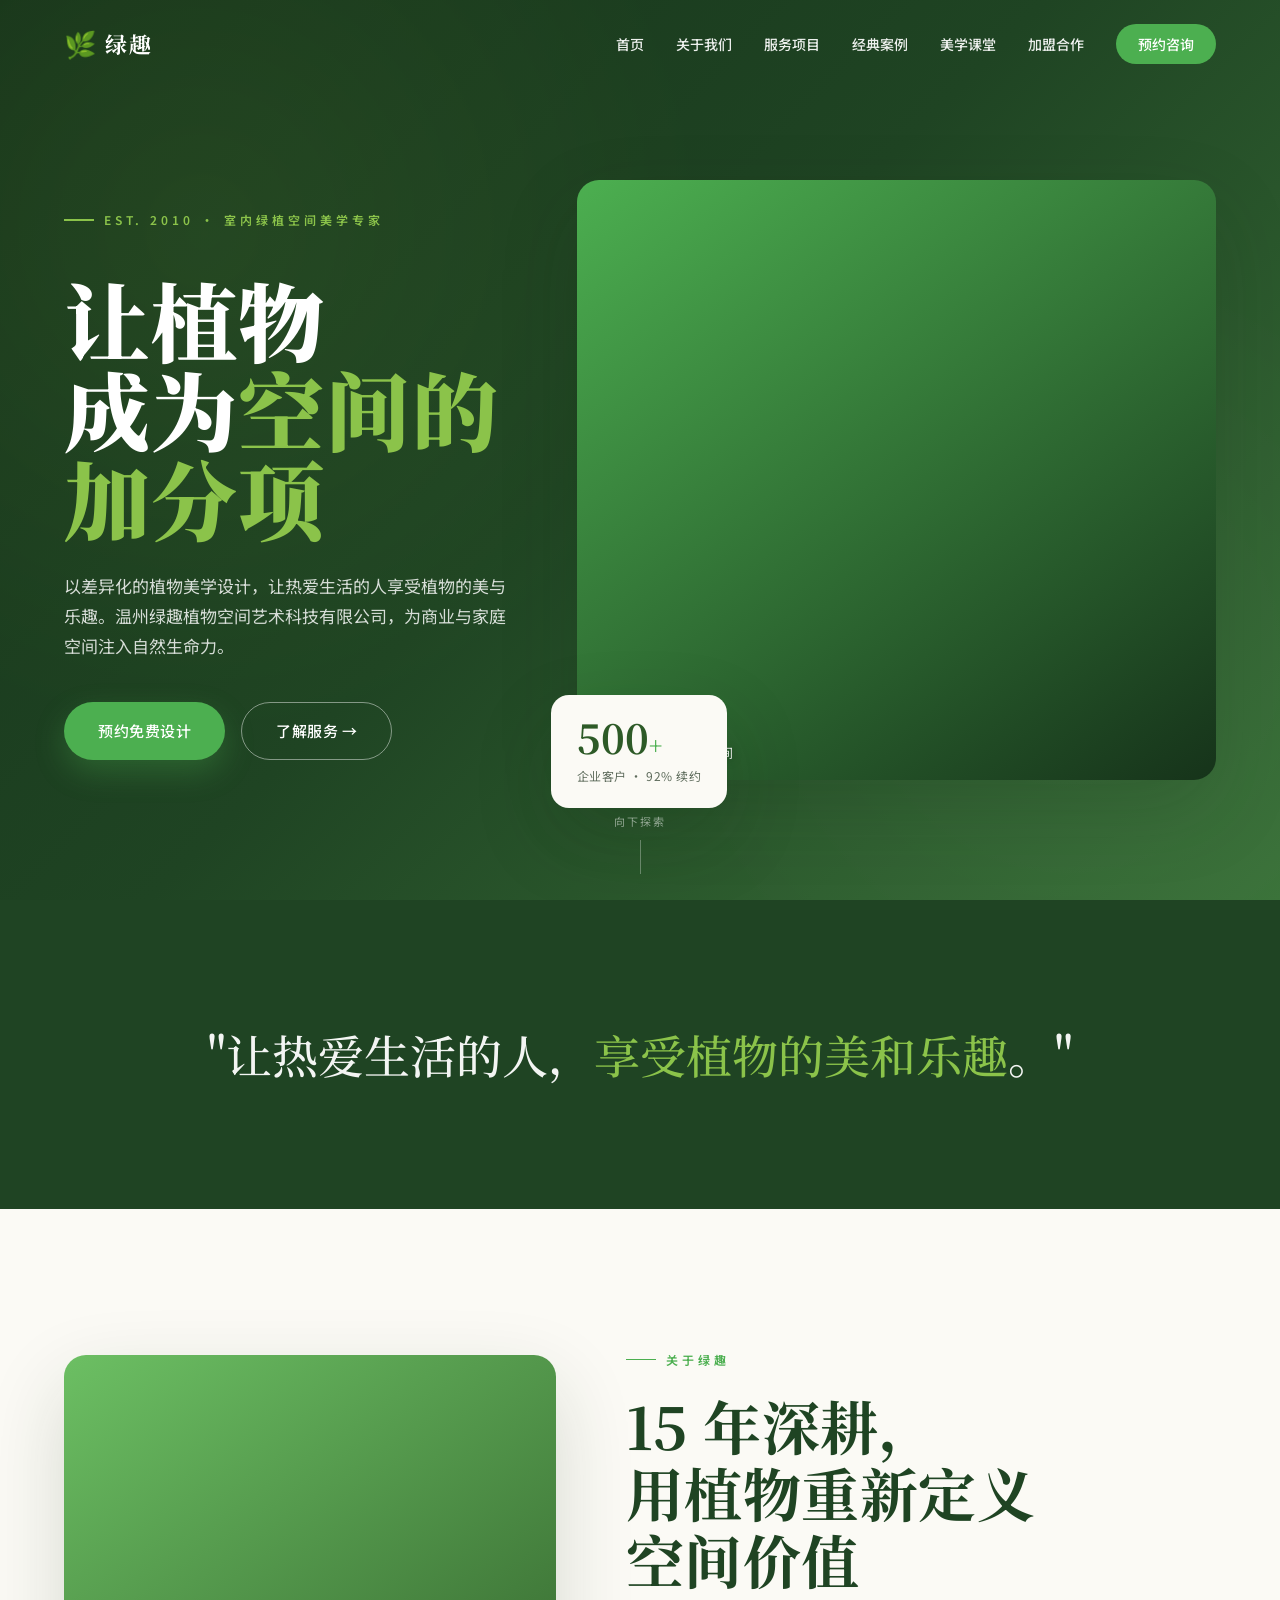
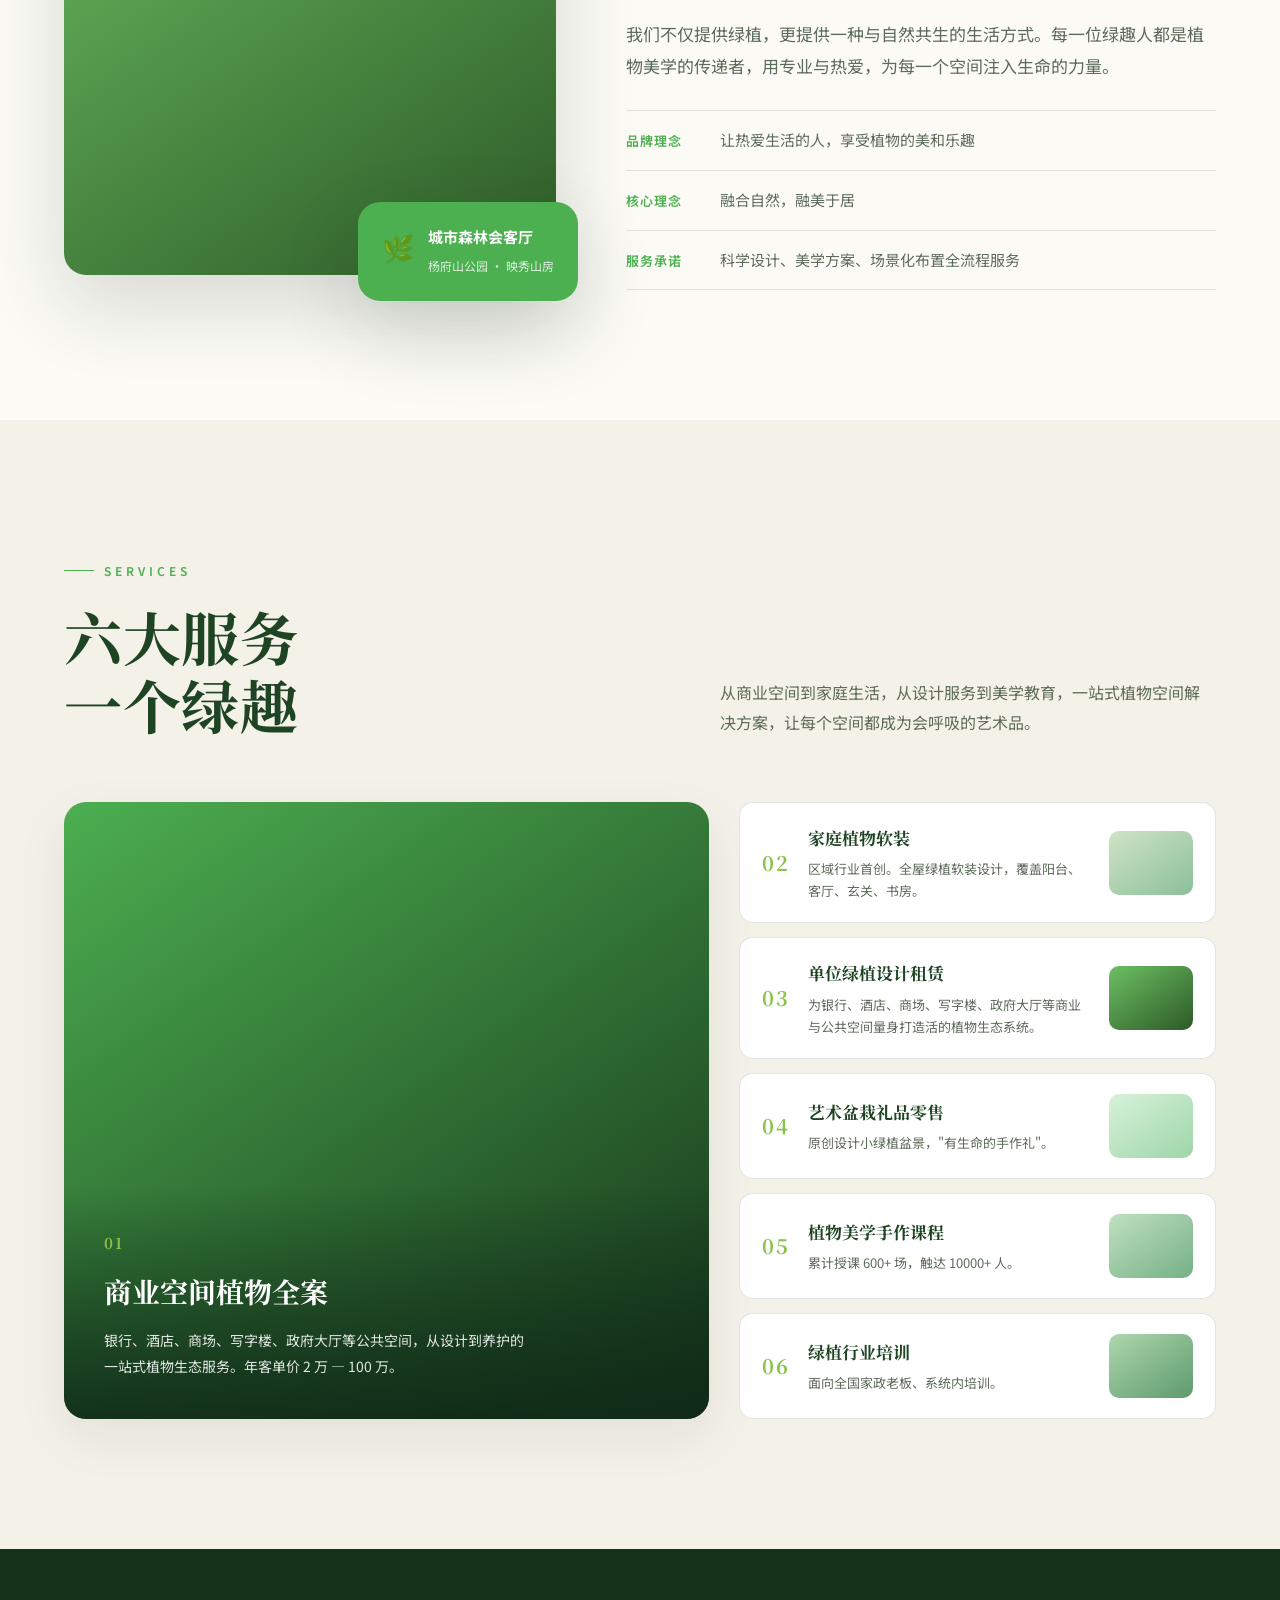
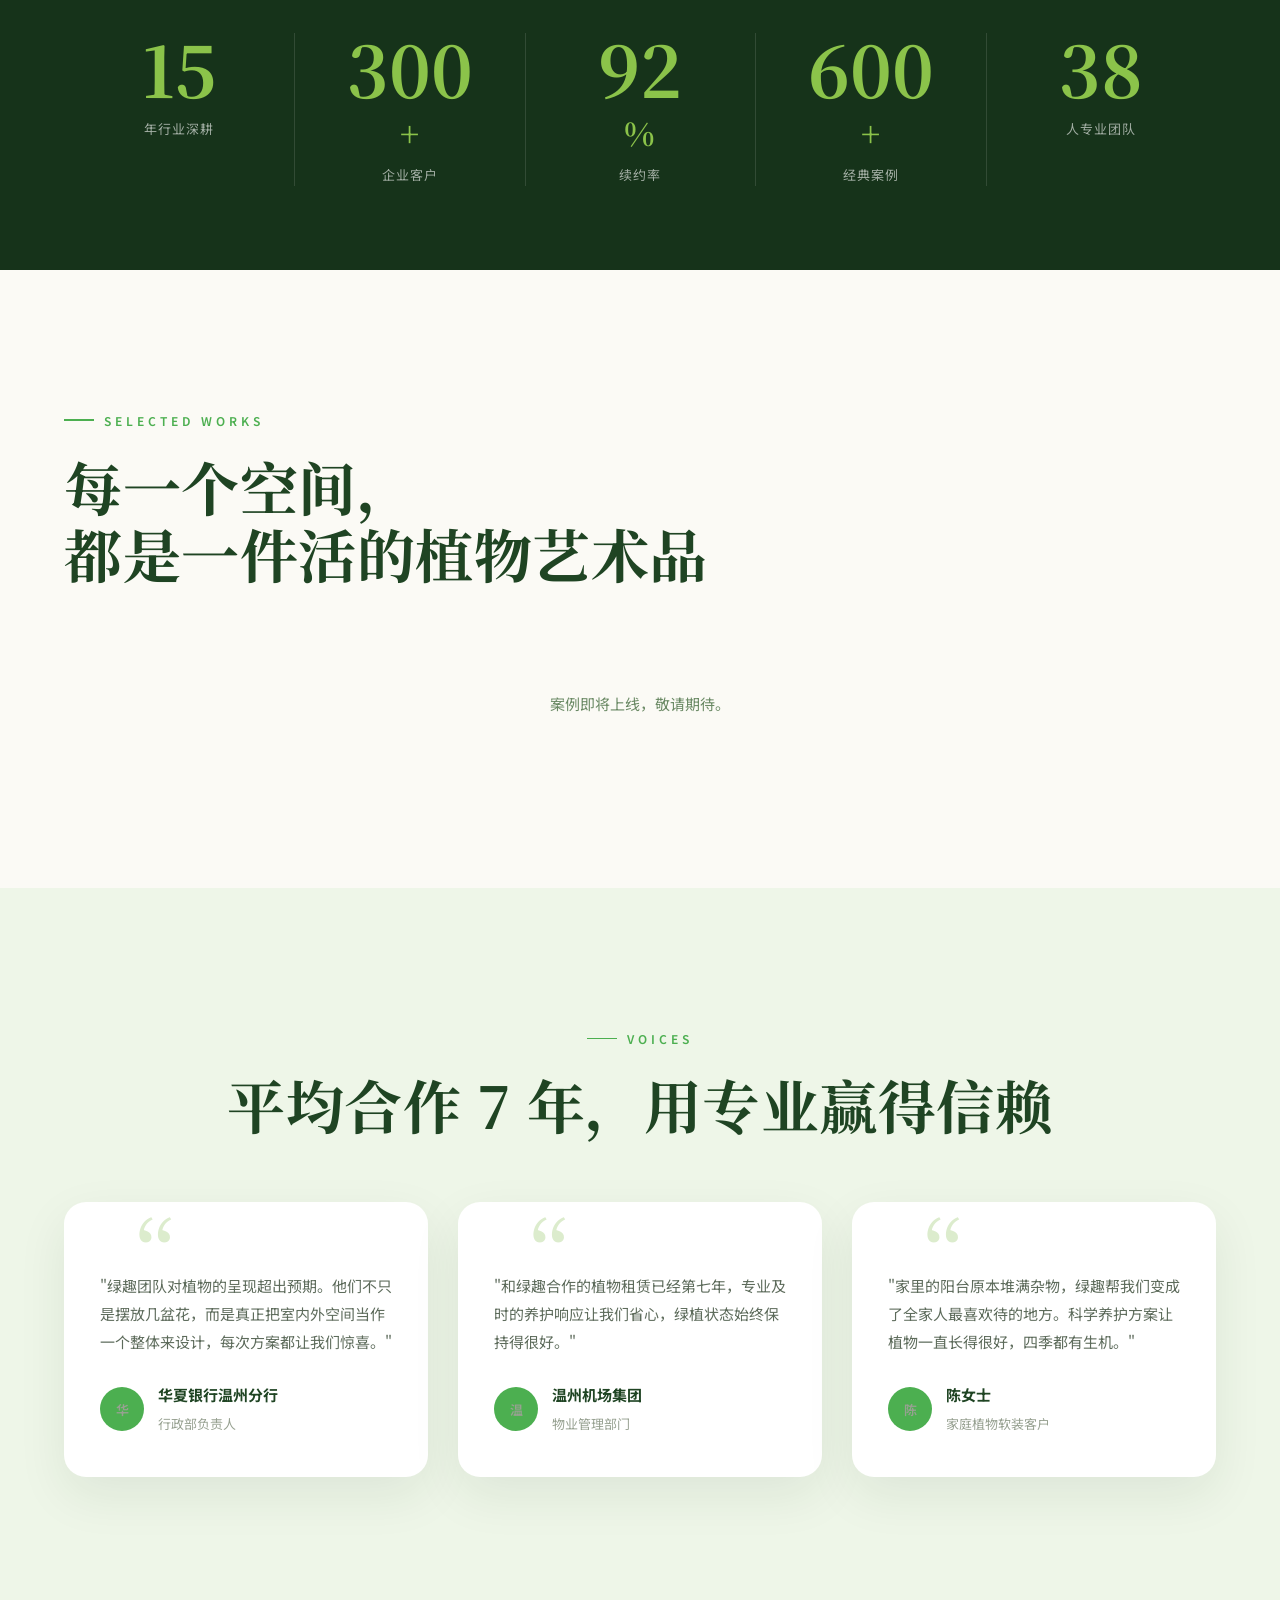
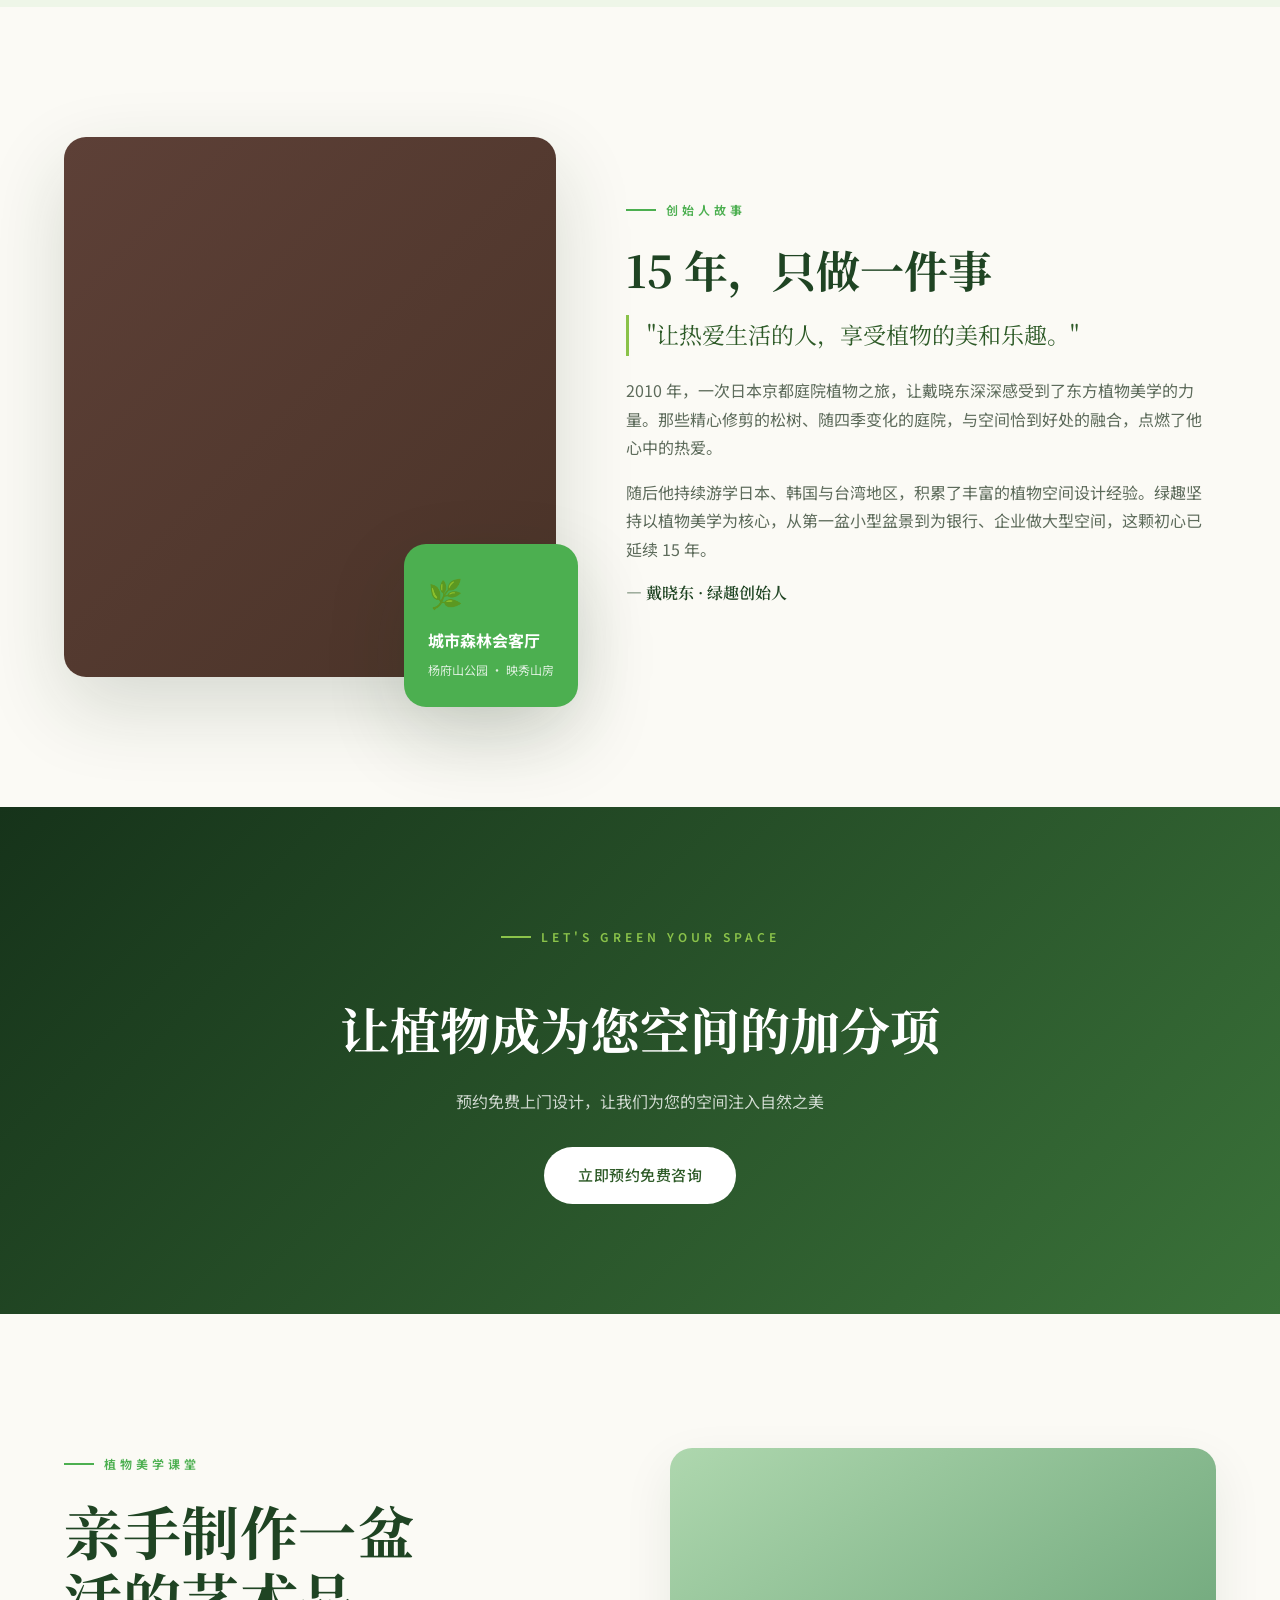
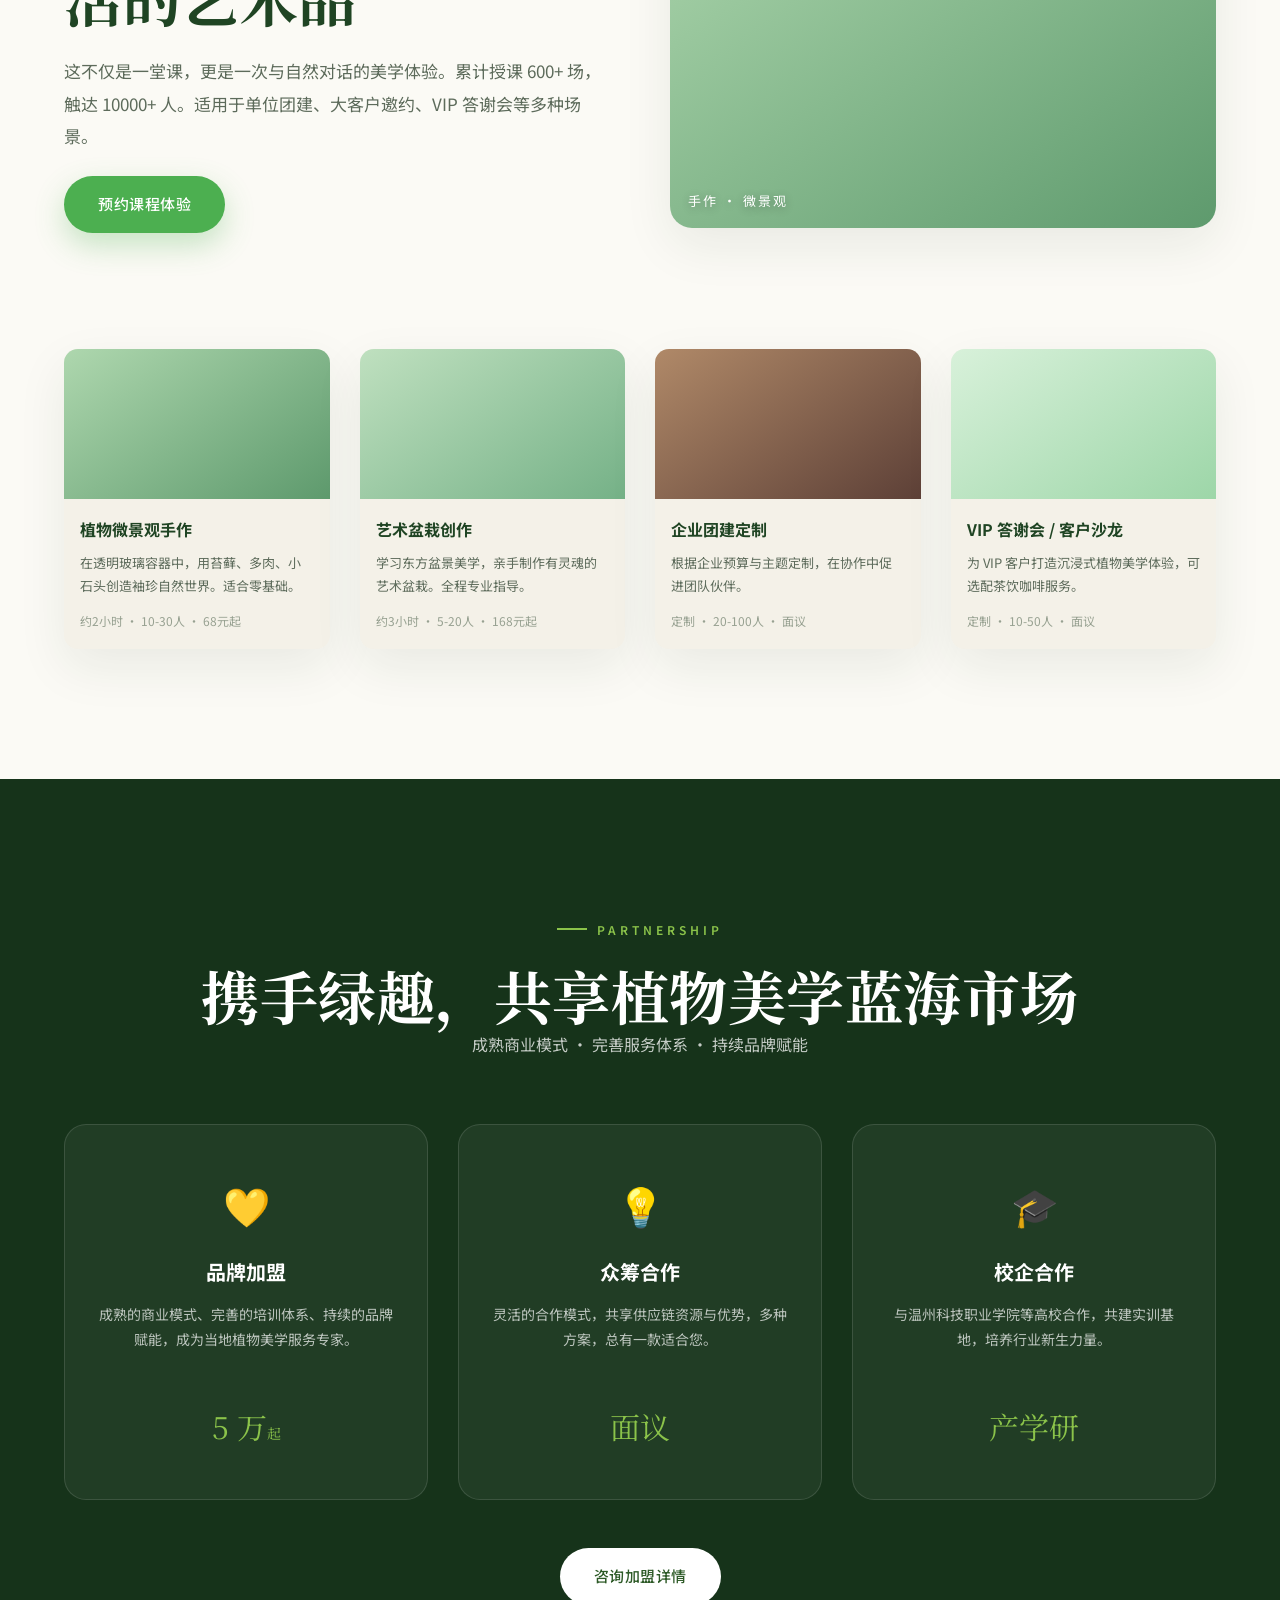
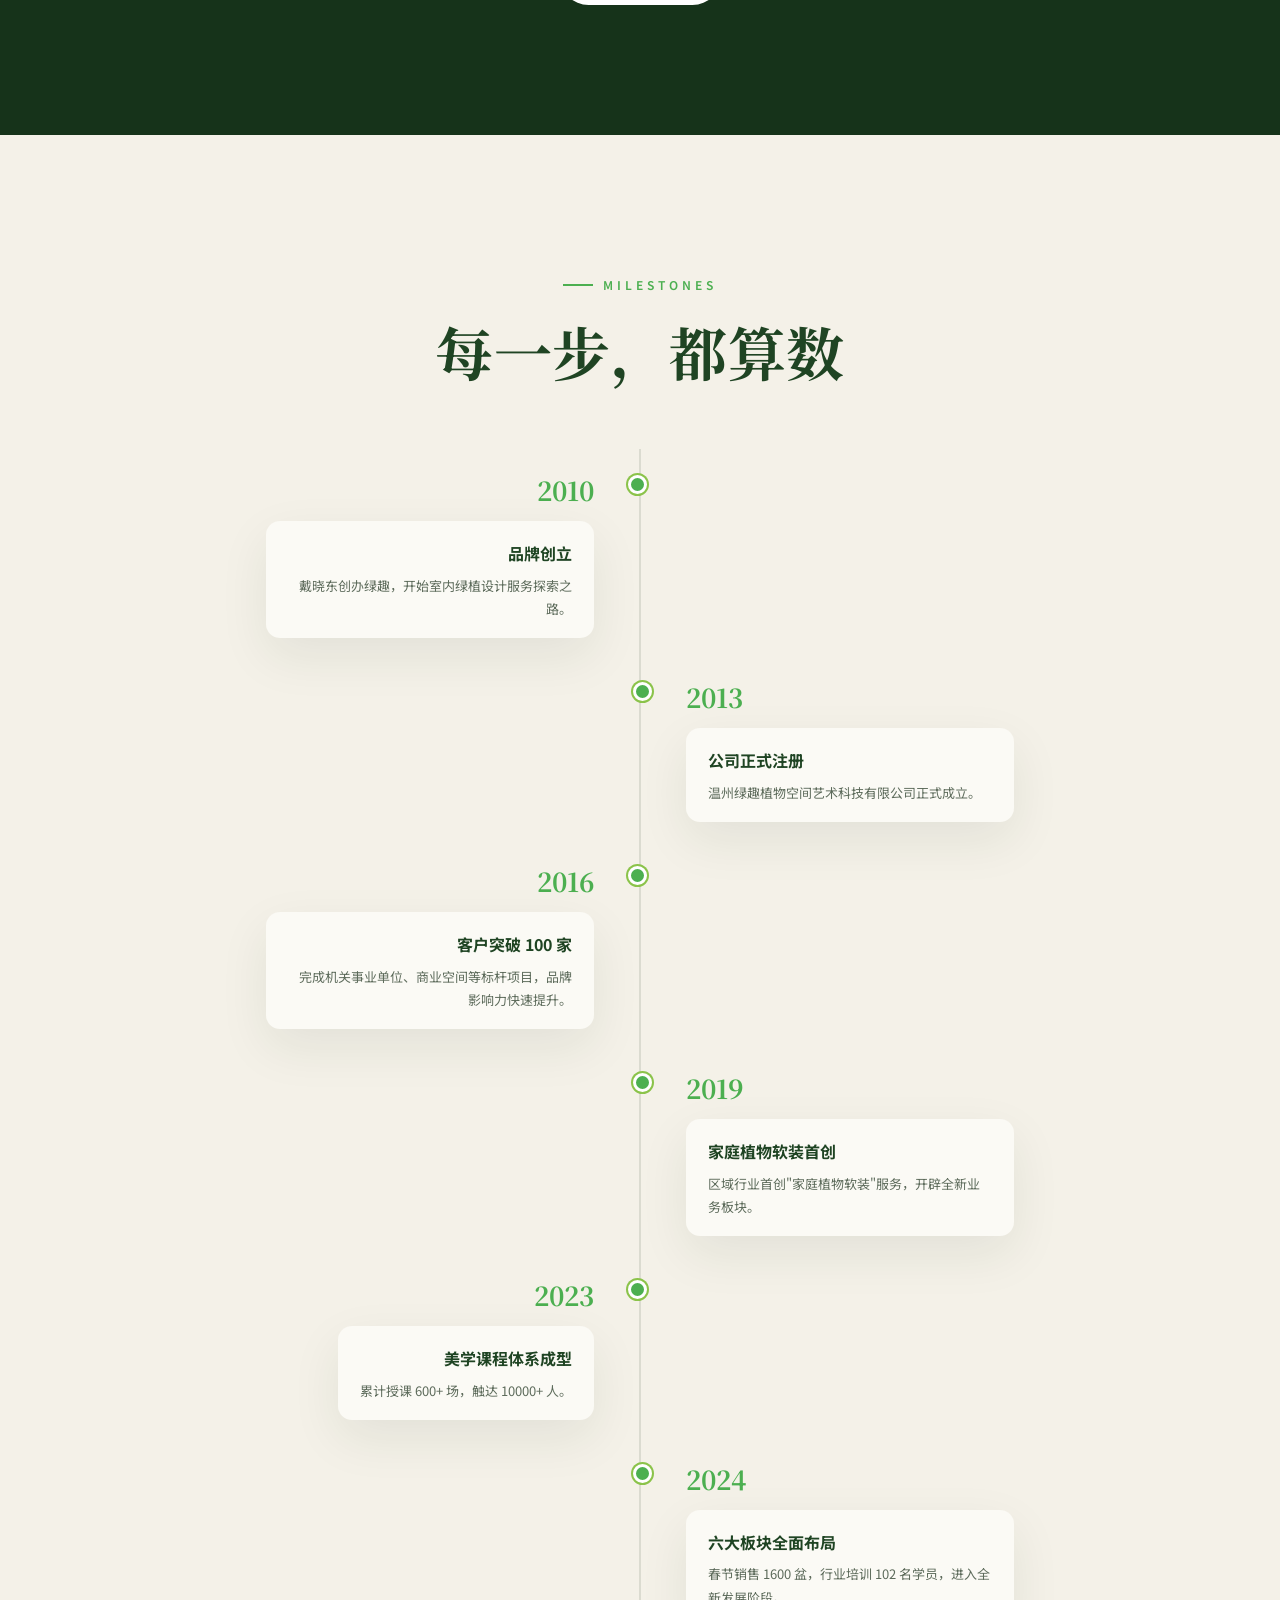
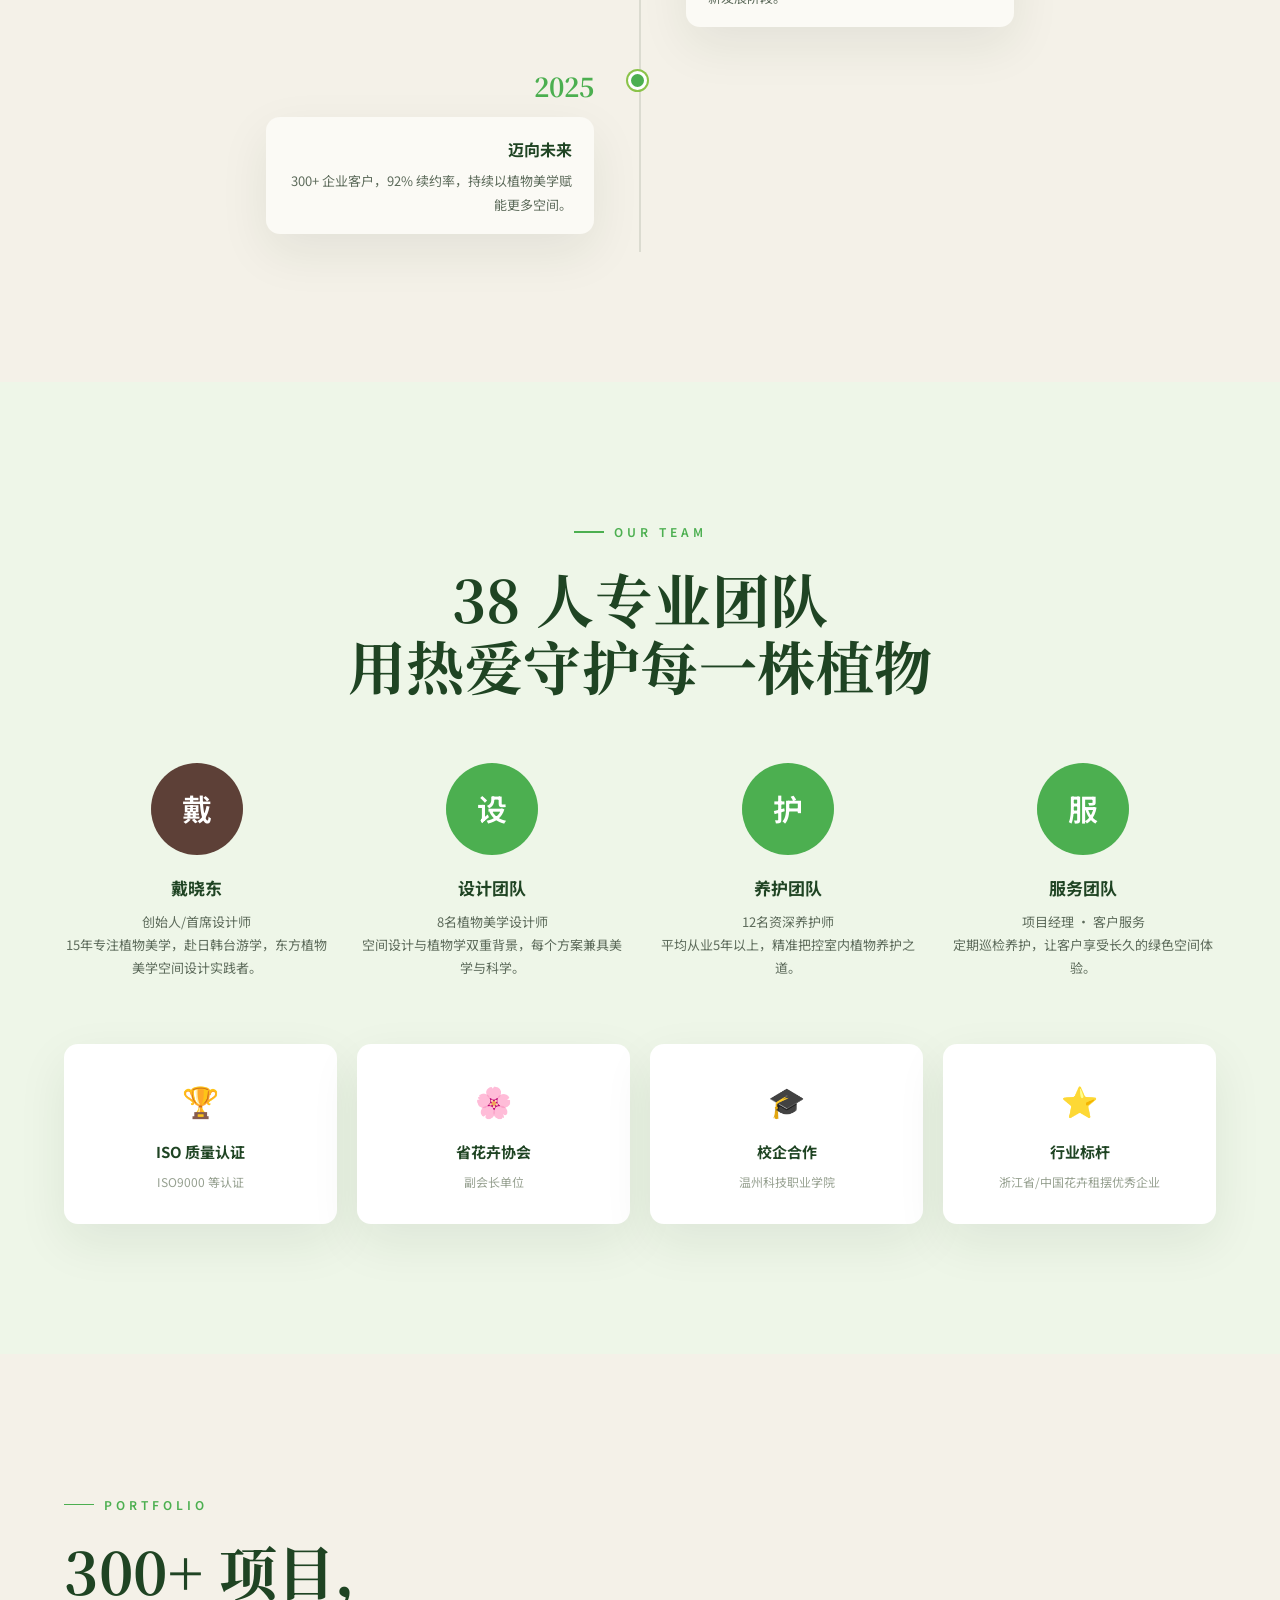
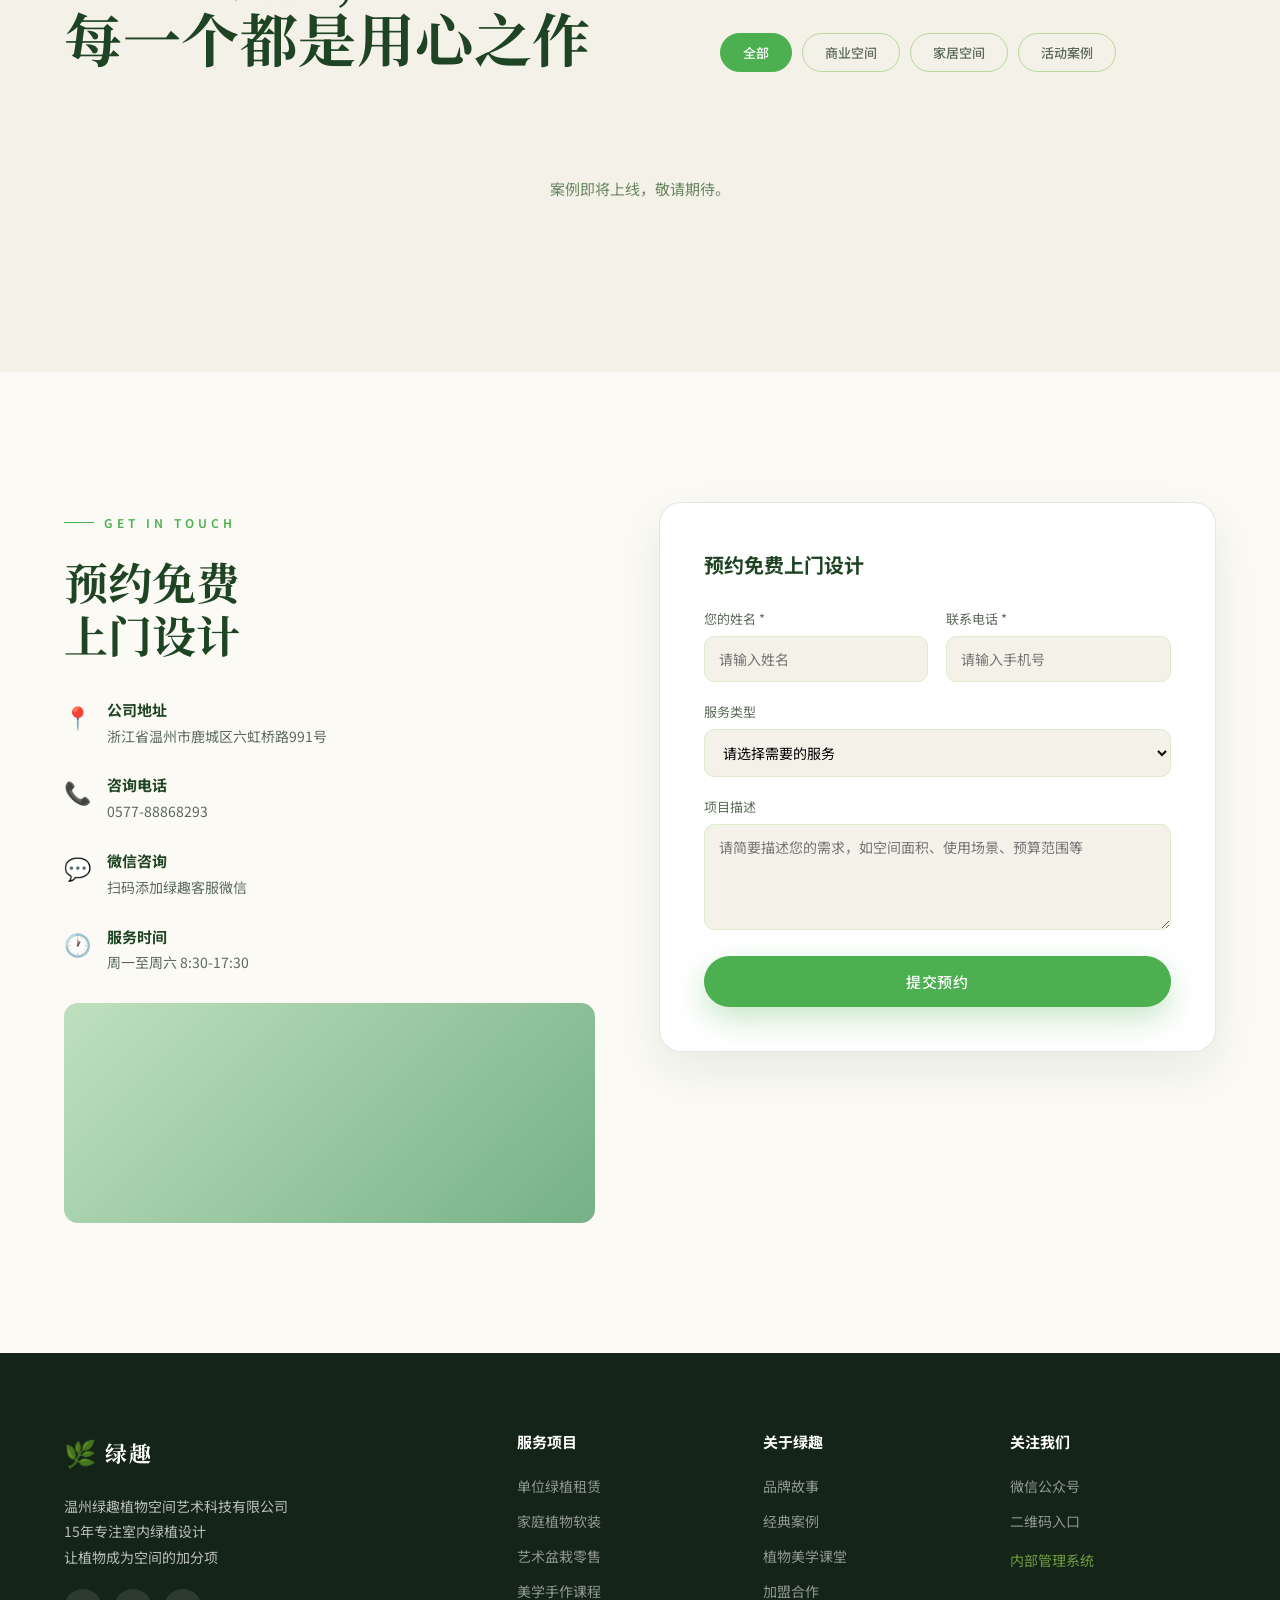
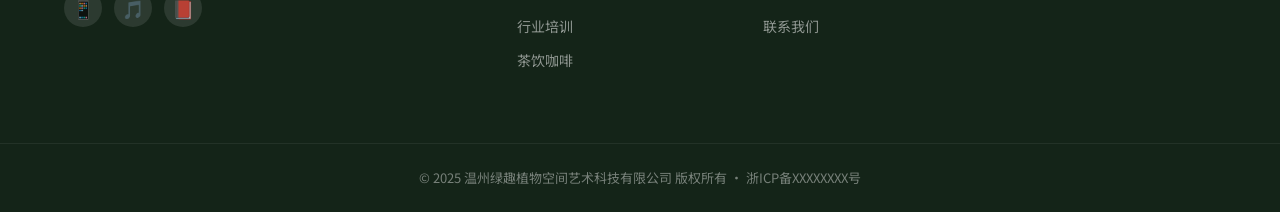
==== commit f035c1ad: "feat: 官网案例卡片点击进入详情页 + 后台案例管理(可编辑上传) + 登录自启(注册表Run)" ====
--- a/web/index.html
+++ b/web/index.html
@@ -172,26 +172,7 @@
         <span class="kicker">Selected Works</span>
         <h2 class="display">每一个空间，<br>都是一件活的植物艺术品</h2>
       </div>
-      <div class="cases-layout">
-        <article class="case-feature reveal">
-          <div class="case-media g-forest"></div>
-          <div class="case-info">
-            <span class="case-tag">5A 级景区</span>
-            <h3>雁荡山游客中心</h3>
-            <p>融合山水意境的室内绿植设计，自然与人文的对话。</p>
-          </div>
-        </article>
-        <div class="case-stack">
-          <article class="case-mini reveal">
-            <div class="case-mini-media g-moss"></div>
-            <div class="case-mini-info"><span class="case-tag">金融机构</span><h4>华夏银行温州分行</h4></div>
-          </article>
-          <article class="case-mini reveal">
-            <div class="case-mini-media g-brown"></div>
-            <div class="case-mini-info"><span class="case-tag">家居空间</span><h4>私人住宅植物软装</h4></div>
-          </article>
-        </div>
-      </div>
+      <div class="cases-layout" id="casesFeature"></div>
     </div>
   </section>
 
@@ -354,16 +335,7 @@
           <button data-filter="event">活动案例</button>
         </div>
       </div>
-      <div class="portfolio-grid" id="portfolioGrid">
-        <div class="portfolio-item" data-cat="commercial"><div class="p-visual g-forest"></div><h4>机场候机厅绿植</h4></div>
-        <div class="portfolio-item" data-cat="commercial"><div class="p-visual g-moss"></div><h4>国有银行网点</h4></div>
-        <div class="portfolio-item" data-cat="home"><div class="p-visual g-leaf"></div><h4>私人阳台花园</h4></div>
-        <div class="portfolio-item" data-cat="commercial"><div class="p-visual g-mint"></div><h4>企业办公中庭</h4></div>
-        <div class="portfolio-item" data-cat="event"><div class="p-visual g-brown"></div><h4>VIP 植物沙龙</h4></div>
-        <div class="portfolio-item" data-cat="home"><div class="p-visual g-sage"></div><h4>客厅植物造景</h4></div>
-        <div class="portfolio-item" data-cat="commercial"><div class="p-visual g-fern"></div><h4>酒店大堂植物</h4></div>
-        <div class="portfolio-item" data-cat="event"><div class="p-visual g-olive"></div><h4>美学手作课堂</h4></div>
-      </div>
+      <div class="portfolio-grid" id="portfolioGrid"></div>
     </div>
   </section>
 
--- a/web/styles.css
+++ b/web/styles.css
@@ -214,7 +214,7 @@
 .cases-layout { display: grid; grid-template-columns: 1.5fr 1fr; gap: var(--gap); }
 .case-feature { position: relative; border-radius: var(--radius); overflow: hidden; min-height: 620px; box-shadow: var(--shadow); cursor: pointer; transition: transform .3s, box-shadow .3s; }
 .case-feature:hover { transform: translateY(-6px); box-shadow: var(--shadow-lg); }
-.case-media { position: absolute; inset: 0; }
+.case-media { position: absolute; inset: 0; background-size: cover; background-position: center; }
 .case-info { position: absolute; bottom: 0; left: 0; right: 0; padding: 38px; color: #fff; background: linear-gradient(transparent, rgba(15,41,24,.88)); }
 .case-tag { display: inline-block; font-size: 11px; letter-spacing: 1px; background: rgba(255,255,255,.22); padding: 4px 12px; border-radius: 999px; margin-bottom: 12px; }
 .case-info h3 { font-family: var(--font-serif); font-size: 26px; margin-bottom: 8px; }
@@ -222,9 +222,10 @@
 .case-stack { display: flex; flex-direction: column; gap: var(--gap); }
 .case-mini { position: relative; flex: 1; border-radius: var(--radius); overflow: hidden; box-shadow: var(--shadow); cursor: pointer; transition: transform .3s, box-shadow .3s; min-height: 296px; }
 .case-mini:hover { transform: translateY(-5px); box-shadow: var(--shadow-lg); }
-.case-mini-media { position: absolute; inset: 0; }
+.case-mini-media { position: absolute; inset: 0; background-size: cover; background-position: center; }
 .case-mini-info { position: absolute; bottom: 0; left: 0; right: 0; padding: 24px; color: #fff; background: linear-gradient(transparent, rgba(15,41,24,.85)); }
 .case-mini-info h4 { font-family: var(--font-serif); font-size: 19px; margin-top: 8px; }
+.empty-hint { color: var(--green-700); opacity: .7; font-size: 15px; padding: 40px 0; text-align: center; grid-column: 1 / -1; }
 
 /* ---------- 客户心声 ---------- */
 .voices { background: var(--green-50); }
@@ -319,7 +320,7 @@
 .portfolio-item { cursor: pointer; transition: transform .25s; }
 .portfolio-item:hover { transform: translateY(-5px); }
 .portfolio-item.hidden { display: none; }
-.p-visual { height: 220px; border-radius: var(--radius-sm); margin-bottom: 12px; }
+.p-visual { height: 220px; border-radius: var(--radius-sm); margin-bottom: 12px; background-size: cover; background-position: center; }
 .portfolio-item h4 { font-size: 15px; color: var(--green-800); }
 
 /* ---------- 联系 ---------- */
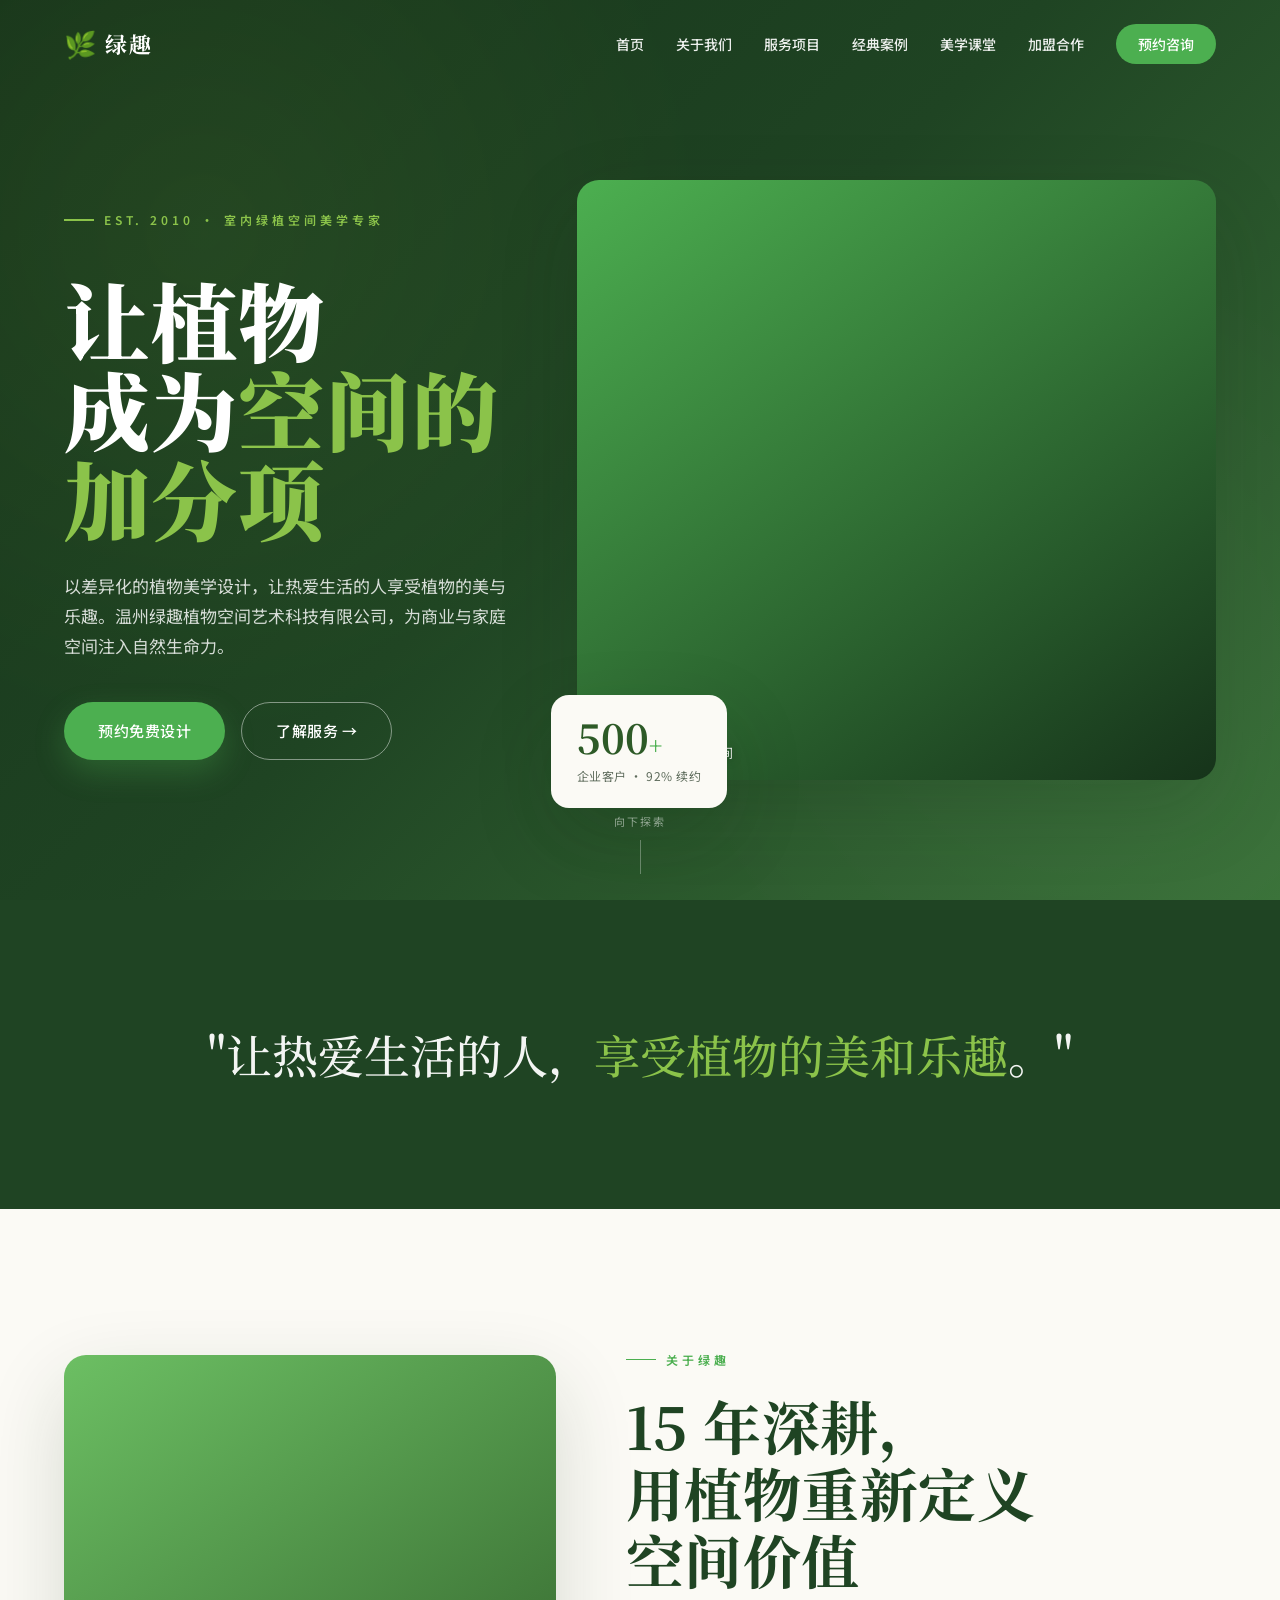
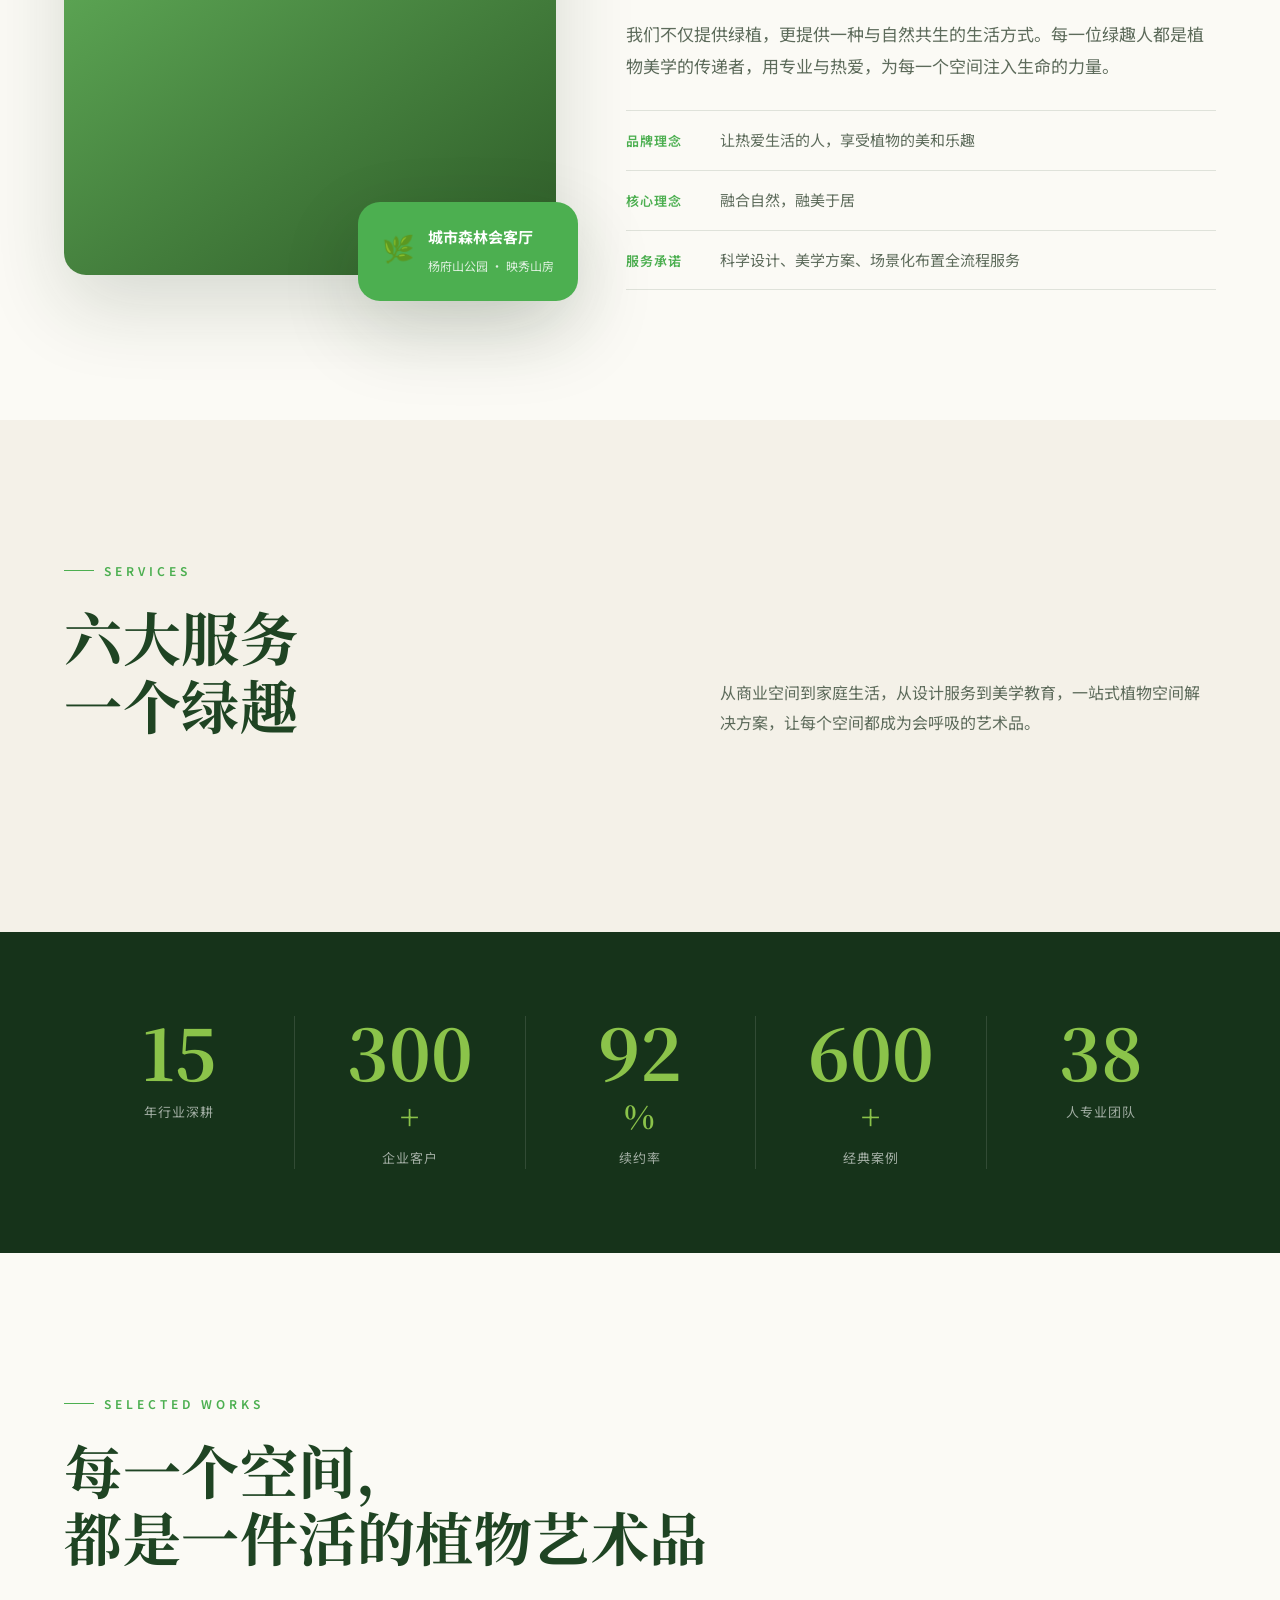
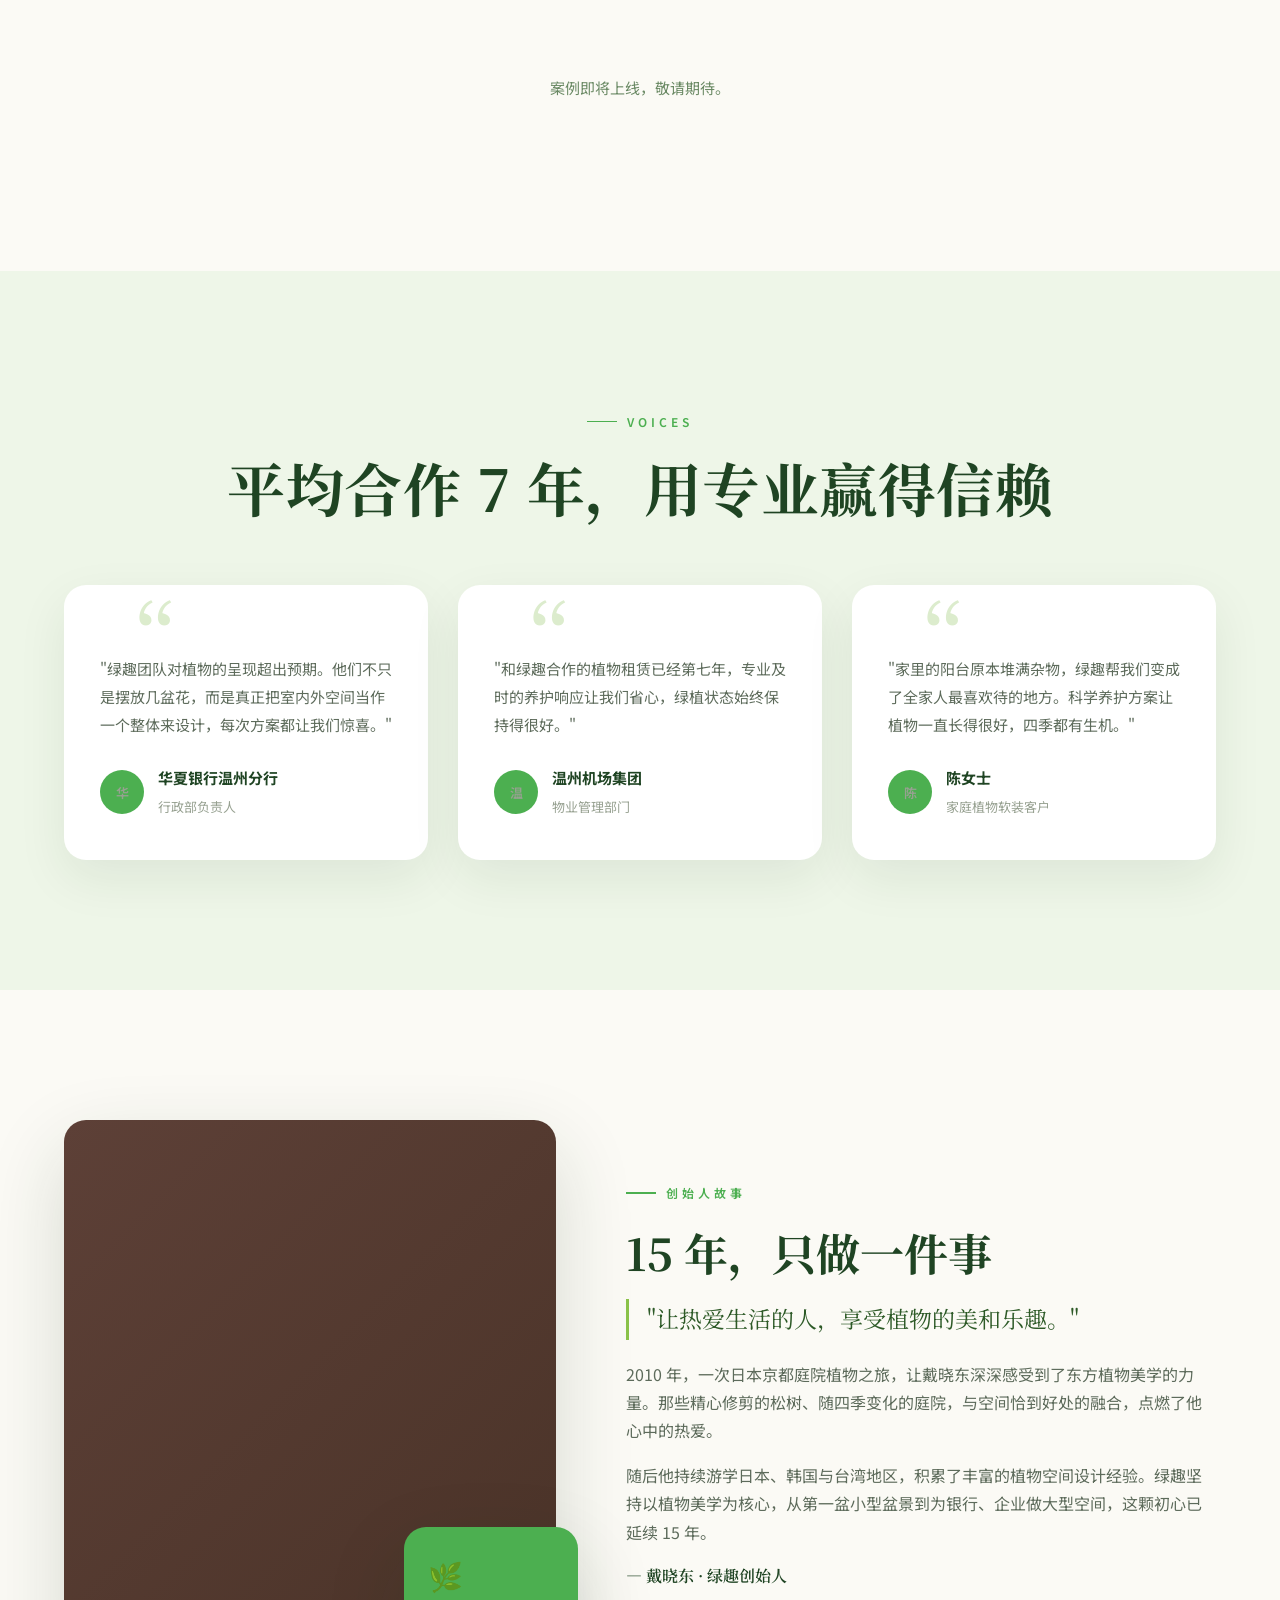
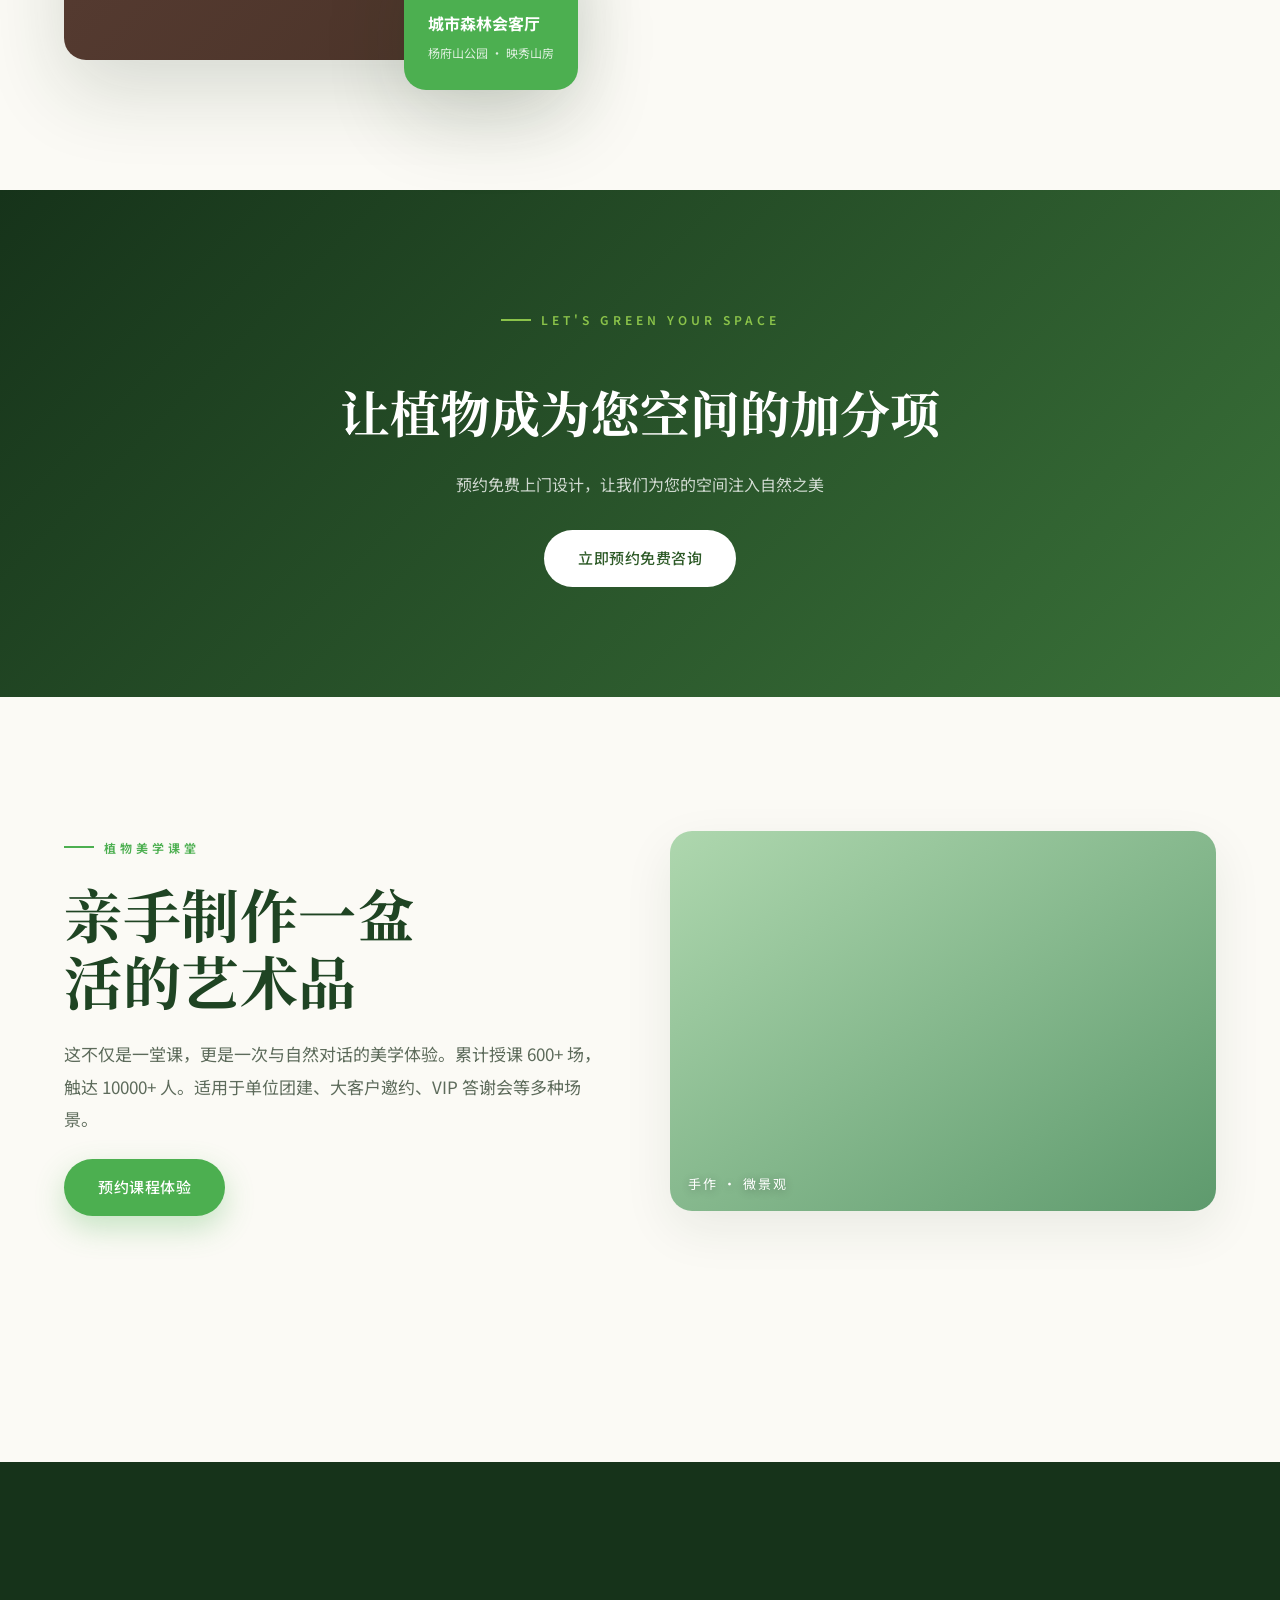
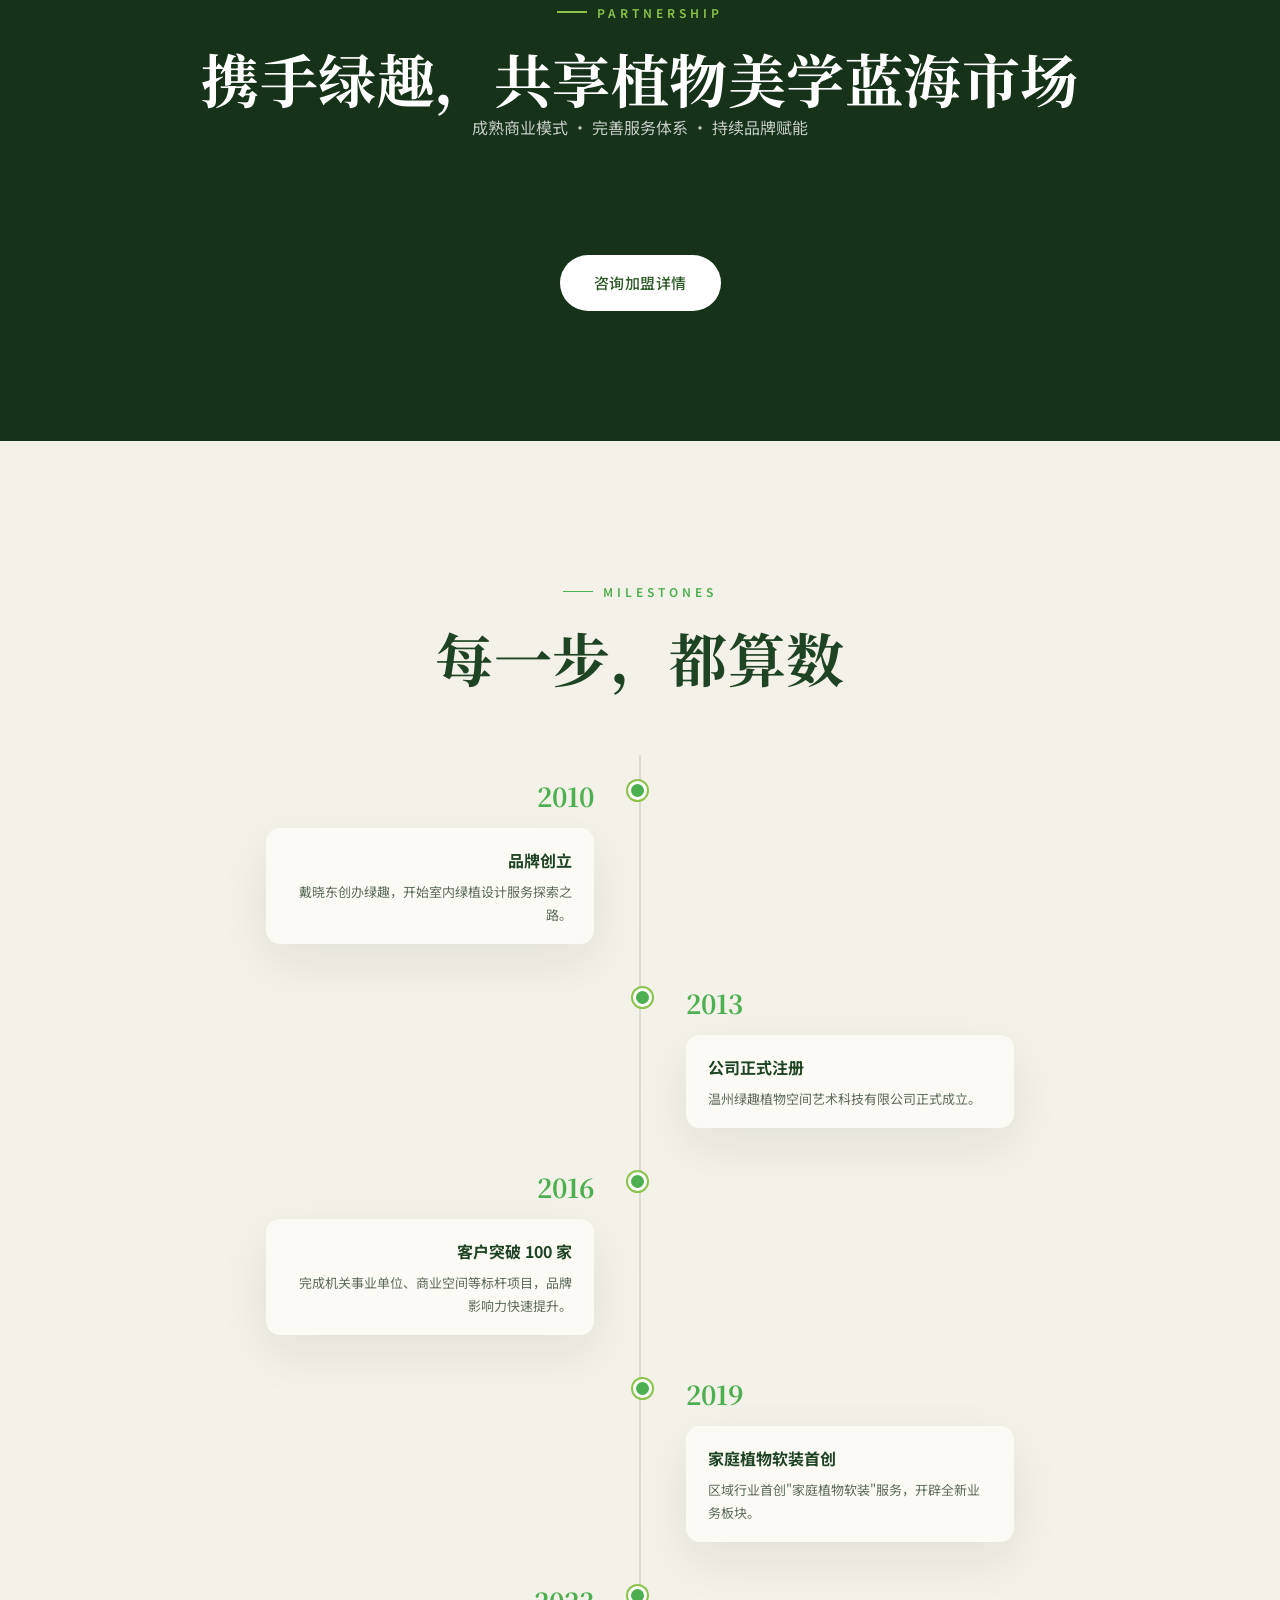
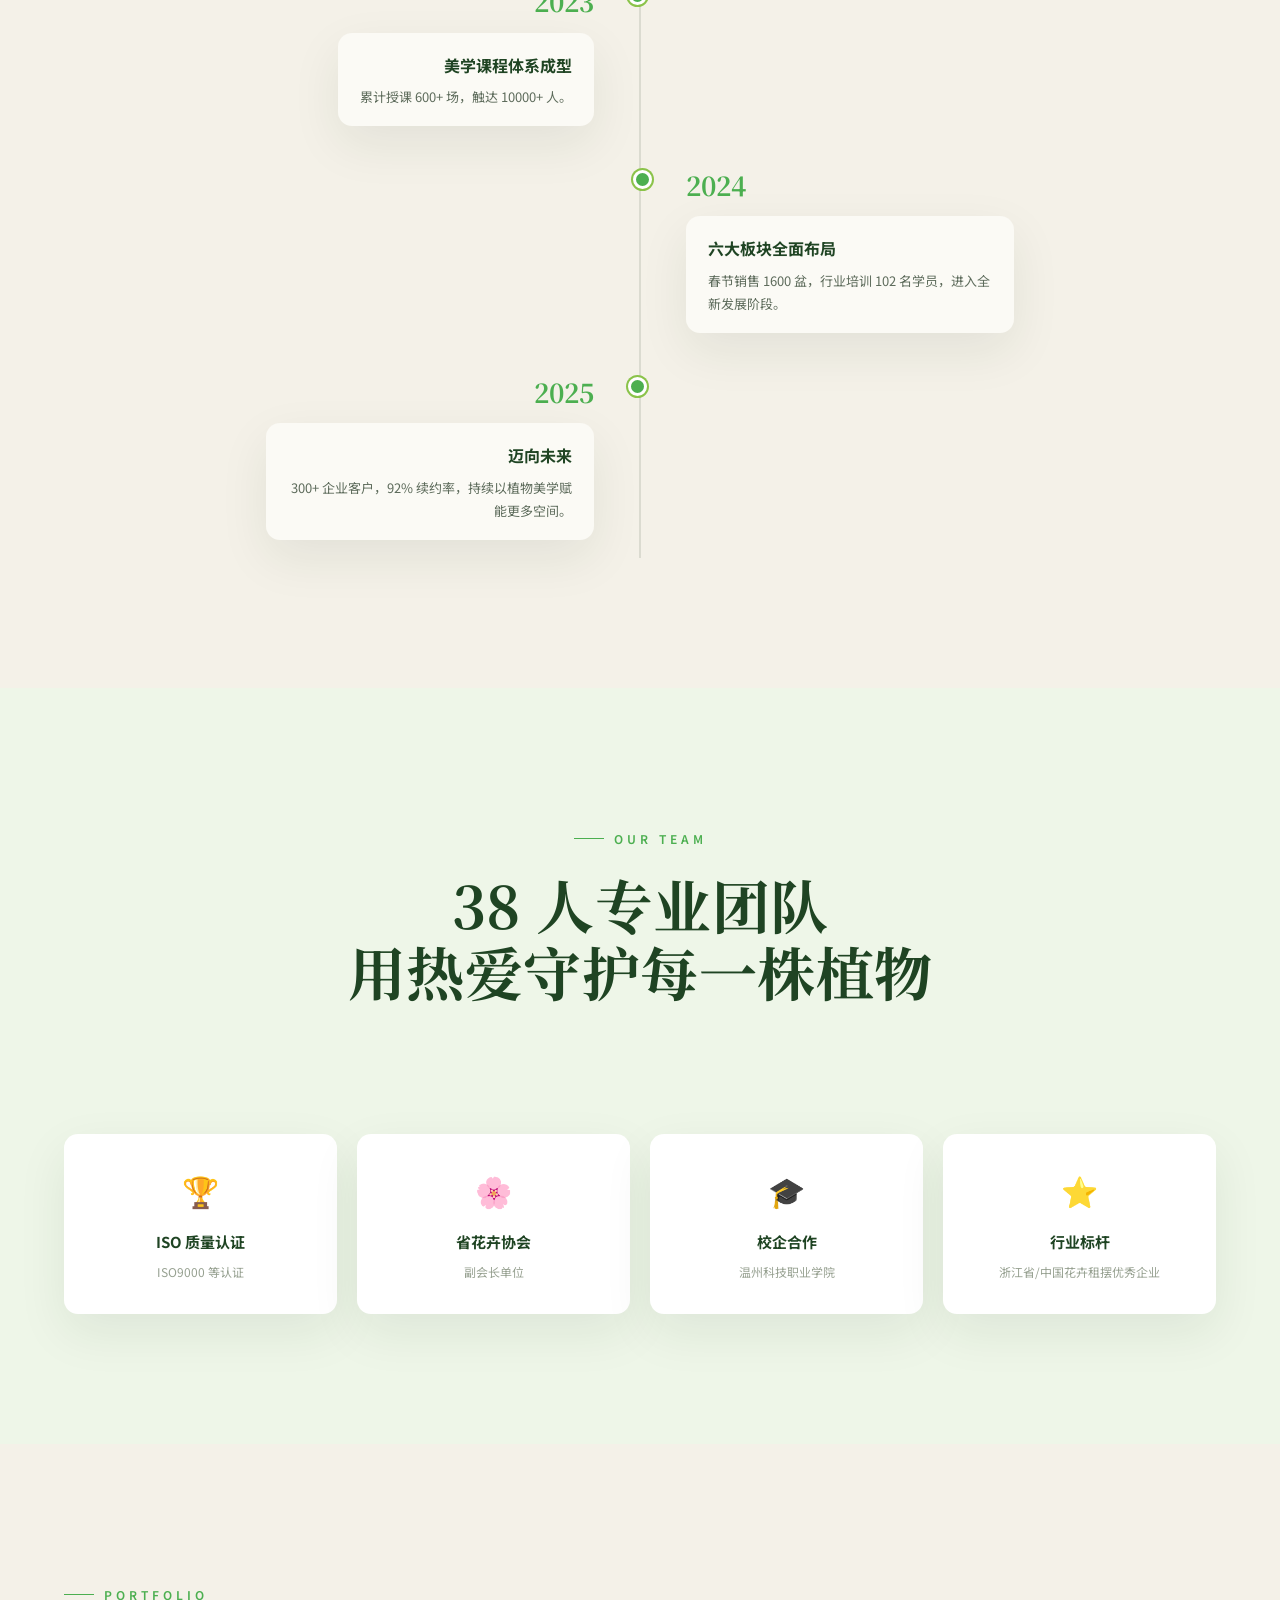
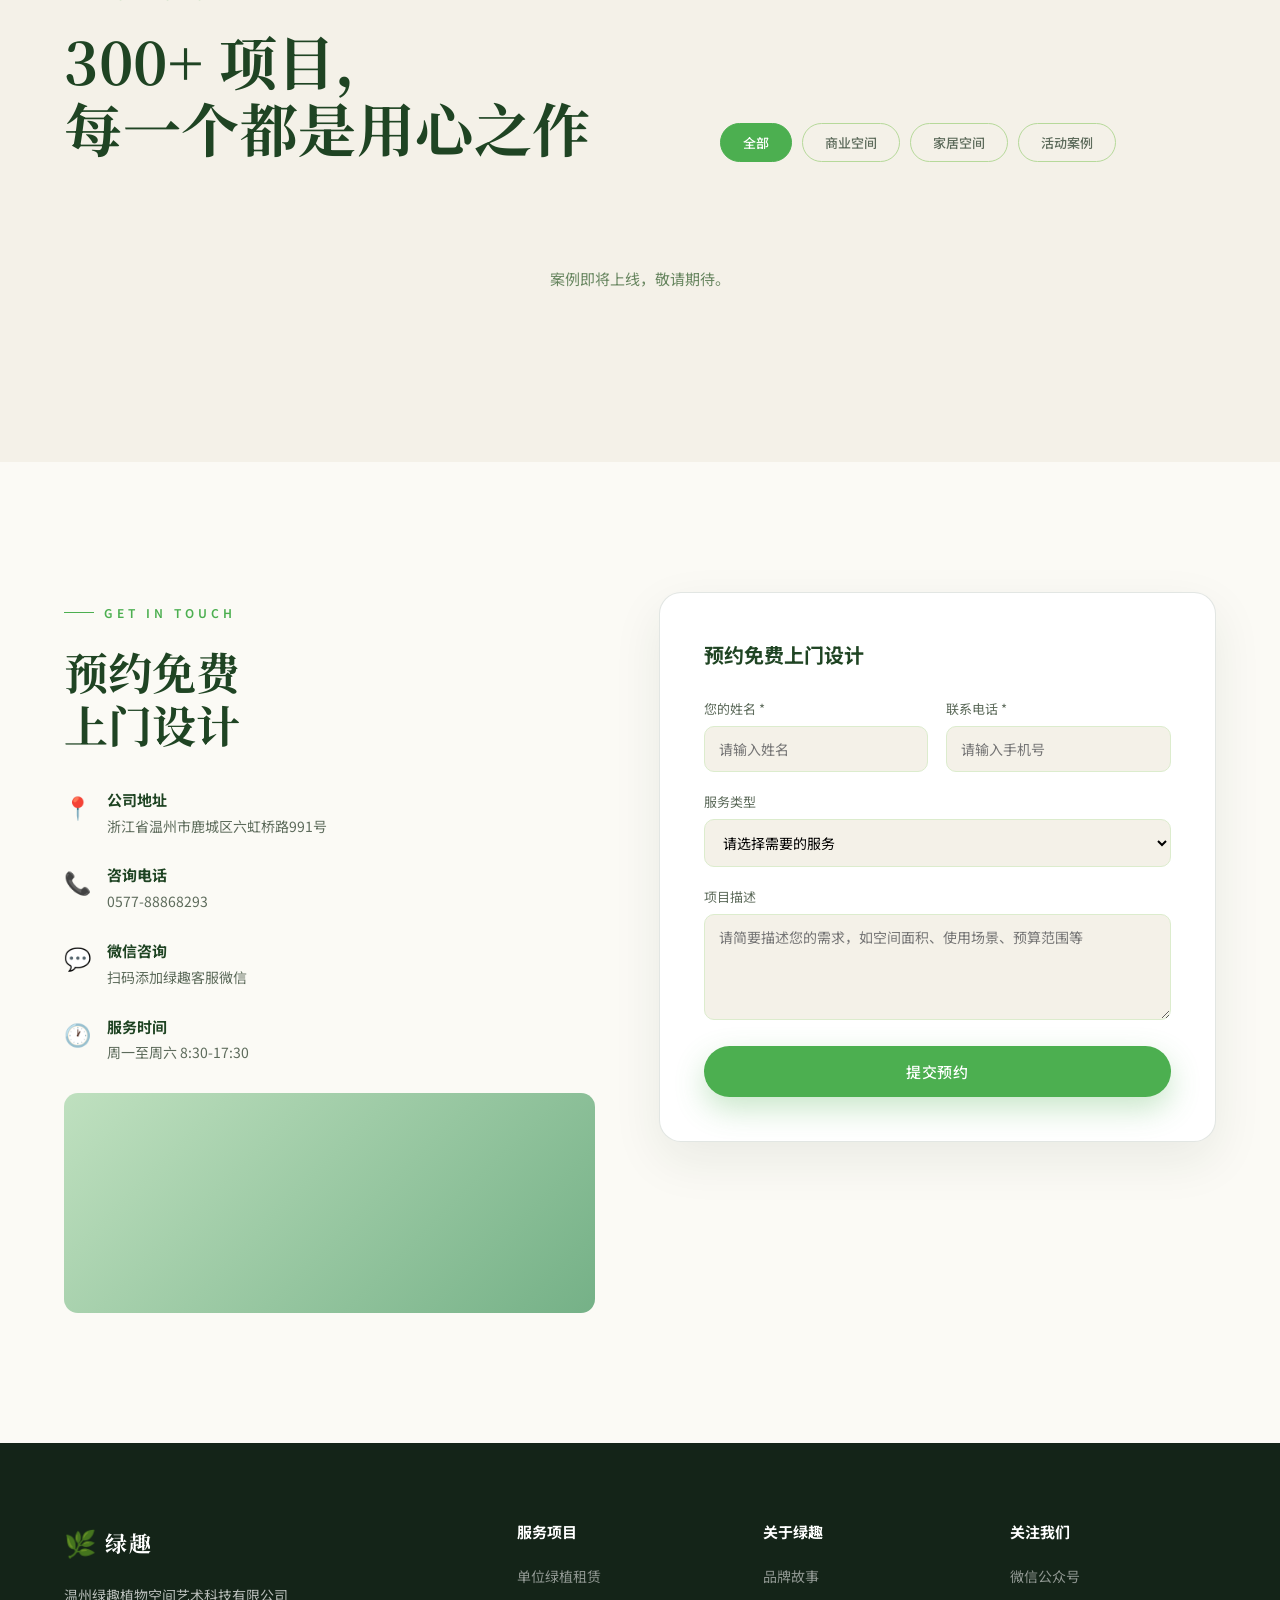
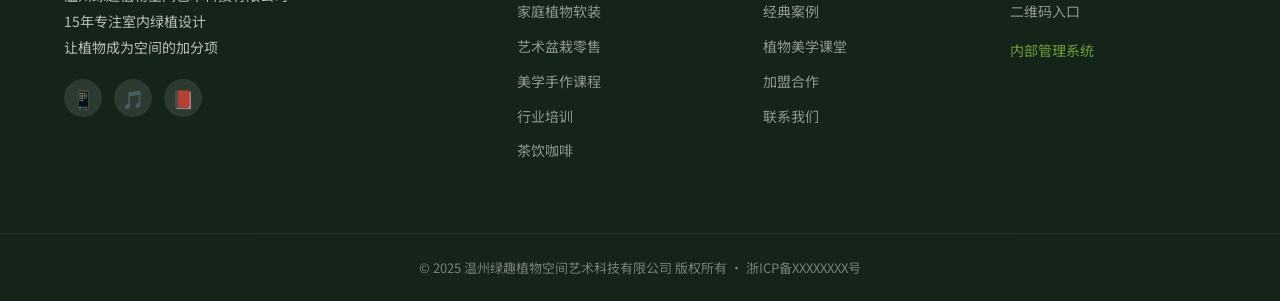
==== commit 929bb389: "feat: 官网所有业务卡片可点击进详情页（服务/课程/伙伴/团队/创始人 数据驱动 + 通用 detail 页） - 后端：contents 表 + 公开/鉴权 CRUD 接口；上传支持 folde" ====
--- a/web/index.html
+++ b/web/index.html
@@ -114,42 +114,8 @@
       </div>
 
       <div class="svc-layout">
-        <article class="svc-feature reveal">
-          <div class="svc-feature-media g-forest"></div>
-          <div class="svc-feature-body">
-            <span class="svc-index">01</span>
-            <h3>商业空间植物全案</h3>
-            <p>银行、酒店、商场、写字楼、政府大厅等公共空间，从设计到养护的一站式植物生态服务。年客单价 2 万 — 100 万。</p>
-          </div>
-        </article>
-
-        <div class="svc-list">
-          <article class="svc-row reveal">
-            <span class="svc-index">02</span>
-            <div class="svc-row-text"><h4>家庭植物软装</h4><p>区域行业首创。全屋绿植软装设计，覆盖阳台、客厅、玄关、书房。</p></div>
-            <span class="svc-thumb g-sage"></span>
-          </article>
-          <article class="svc-row reveal">
-            <span class="svc-index">03</span>
-            <div class="svc-row-text"><h4>单位绿植设计租赁</h4><p>为银行、酒店、商场、写字楼、政府大厅等商业与公共空间量身打造活的植物生态系统。</p></div>
-            <span class="svc-thumb g-moss"></span>
-          </article>
-          <article class="svc-row reveal">
-            <span class="svc-index">04</span>
-            <div class="svc-row-text"><h4>艺术盆栽礼品零售</h4><p>原创设计小绿植盆景，"有生命的手作礼"。</p></div>
-            <span class="svc-thumb g-mint"></span>
-          </article>
-          <article class="svc-row reveal">
-            <span class="svc-index">05</span>
-            <div class="svc-row-text"><h4>植物美学手作课程</h4><p>累计授课 600+ 场，触达 10000+ 人。</p></div>
-            <span class="svc-thumb g-leaf"></span>
-          </article>
-          <article class="svc-row reveal">
-            <span class="svc-index">06</span>
-            <div class="svc-row-text"><h4>绿植行业培训</h4><p>面向全国家政老板、系统内培训。</p></div>
-            <span class="svc-thumb g-fern"></span>
-          </article>
-        </div>
+        <div id="svcFeature"></div>
+        <div class="svc-list" id="svcList"></div>
       </div>
     </div>
   </section>
@@ -205,7 +171,7 @@
     <div class="container founder-grid">
       <div class="founder-media reveal">
         <div class="founder-photo"></div>
-        <div class="founder-card"><span>🌿</span><strong>城市森林会客厅</strong><small>杨府山公园 · 映秀山房</small></div>
+        <div class="founder-card" id="founderCard" style="cursor:pointer"><span>🌿</span><strong>城市森林会客厅</strong><small>杨府山公园 · 映秀山房</small></div>
       </div>
       <div class="founder-text reveal">
         <span class="kicker">创始人故事</span>
@@ -241,12 +207,7 @@
         <div class="classroom-photo g-fern"></div>
         <span class="classroom-cap">手作 · 微景观</span>
       </div>
-      <div class="course-grid">
-        <article class="course-card reveal"><div class="course-img g-fern"></div><h4>植物微景观手作</h4><p>在透明玻璃容器中，用苔藓、多肉、小石头创造袖珍自然世界。适合零基础。</p><div class="course-meta">约2小时 · 10-30人 · 68元起</div></article>
-        <article class="course-card reveal"><div class="course-img g-leaf"></div><h4>艺术盆栽创作</h4><p>学习东方盆景美学，亲手制作有灵魂的艺术盆栽。全程专业指导。</p><div class="course-meta">约3小时 · 5-20人 · 168元起</div></article>
-        <article class="course-card reveal"><div class="course-img g-brown"></div><h4>企业团建定制</h4><p>根据企业预算与主题定制，在协作中促进团队伙伴。</p><div class="course-meta">定制 · 20-100人 · 面议</div></article>
-        <article class="course-card reveal"><div class="course-img g-mint"></div><h4>VIP 答谢会 / 客户沙龙</h4><p>为 VIP 客户打造沉浸式植物美学体验，可选配茶饮咖啡服务。</p><div class="course-meta">定制 · 10-50人 · 面议</div></article>
-      </div>
+      <div class="course-grid" id="courseGrid"></div>
     </div>
   </section>
 
@@ -258,23 +219,7 @@
         <h2 class="display">携手绿趣，共享植物美学蓝海市场</h2>
         <p class="sec-lead">成熟商业模式 · 完善服务体系 · 持续品牌赋能</p>
       </div>
-      <div class="partner-grid">
-        <article class="partner-card reveal">
-          <div class="pc-icon">💛</div><h4>品牌加盟</h4>
-          <p>成熟的商业模式、完善的培训体系、持续的品牌赋能，成为当地植物美学服务专家。</p>
-          <div class="pc-price">5 万<span>起</span></div>
-        </article>
-        <article class="partner-card reveal">
-          <div class="pc-icon">💡</div><h4>众筹合作</h4>
-          <p>灵活的合作模式，共享供应链资源与优势，多种方案，总有一款适合您。</p>
-          <div class="pc-price">面议</div>
-        </article>
-        <article class="partner-card reveal">
-          <div class="pc-icon">🎓</div><h4>校企合作</h4>
-          <p>与温州科技职业学院等高校合作，共建实训基地，培养行业新生力量。</p>
-          <div class="pc-price">产学研</div>
-        </article>
-      </div>
+      <div class="partner-grid" id="partnerGrid"></div>
       <div class="partner-cta"><a href="#contact" class="btn btn-light">咨询加盟详情</a></div>
     </div>
   </section>
@@ -299,18 +244,13 @@
   </section>
 
   <!-- 核心团队 -->
-  <section class="section team">
+  <section class="section team" id="team">
     <div class="container">
       <div class="sec-head center reveal">
         <span class="kicker">Our Team</span>
         <h2 class="display">38 人专业团队<br>用热爱守护每一株植物</h2>
       </div>
-      <div class="team-grid">
-        <div class="team-member reveal"><div class="tm-avatar founder-av">戴</div><h4>戴晓东</h4><p>创始人/首席设计师<br>15年专注植物美学，赴日韩台游学，东方植物美学空间设计实践者。</p></div>
-        <div class="team-member reveal"><div class="tm-avatar">设</div><h4>设计团队</h4><p>8名植物美学设计师<br>空间设计与植物学双重背景，每个方案兼具美学与科学。</p></div>
-        <div class="team-member reveal"><div class="tm-avatar">护</div><h4>养护团队</h4><p>12名资深养护师<br>平均从业5年以上，精准把控室内植物养护之道。</p></div>
-        <div class="team-member reveal"><div class="tm-avatar">服</div><h4>服务团队</h4><p>项目经理 · 客户服务<br>定期巡检养护，让客户享受长久的绿色空间体验。</p></div>
-      </div>
+      <div class="team-grid" id="teamGrid"></div>
       <div class="badges">
         <div class="badge reveal"><span>🏆</span><strong>ISO 质量认证</strong><small>ISO9000 等认证</small></div>
         <div class="badge reveal"><span>🌸</span><strong>省花卉协会</strong><small>副会长单位</small></div>
